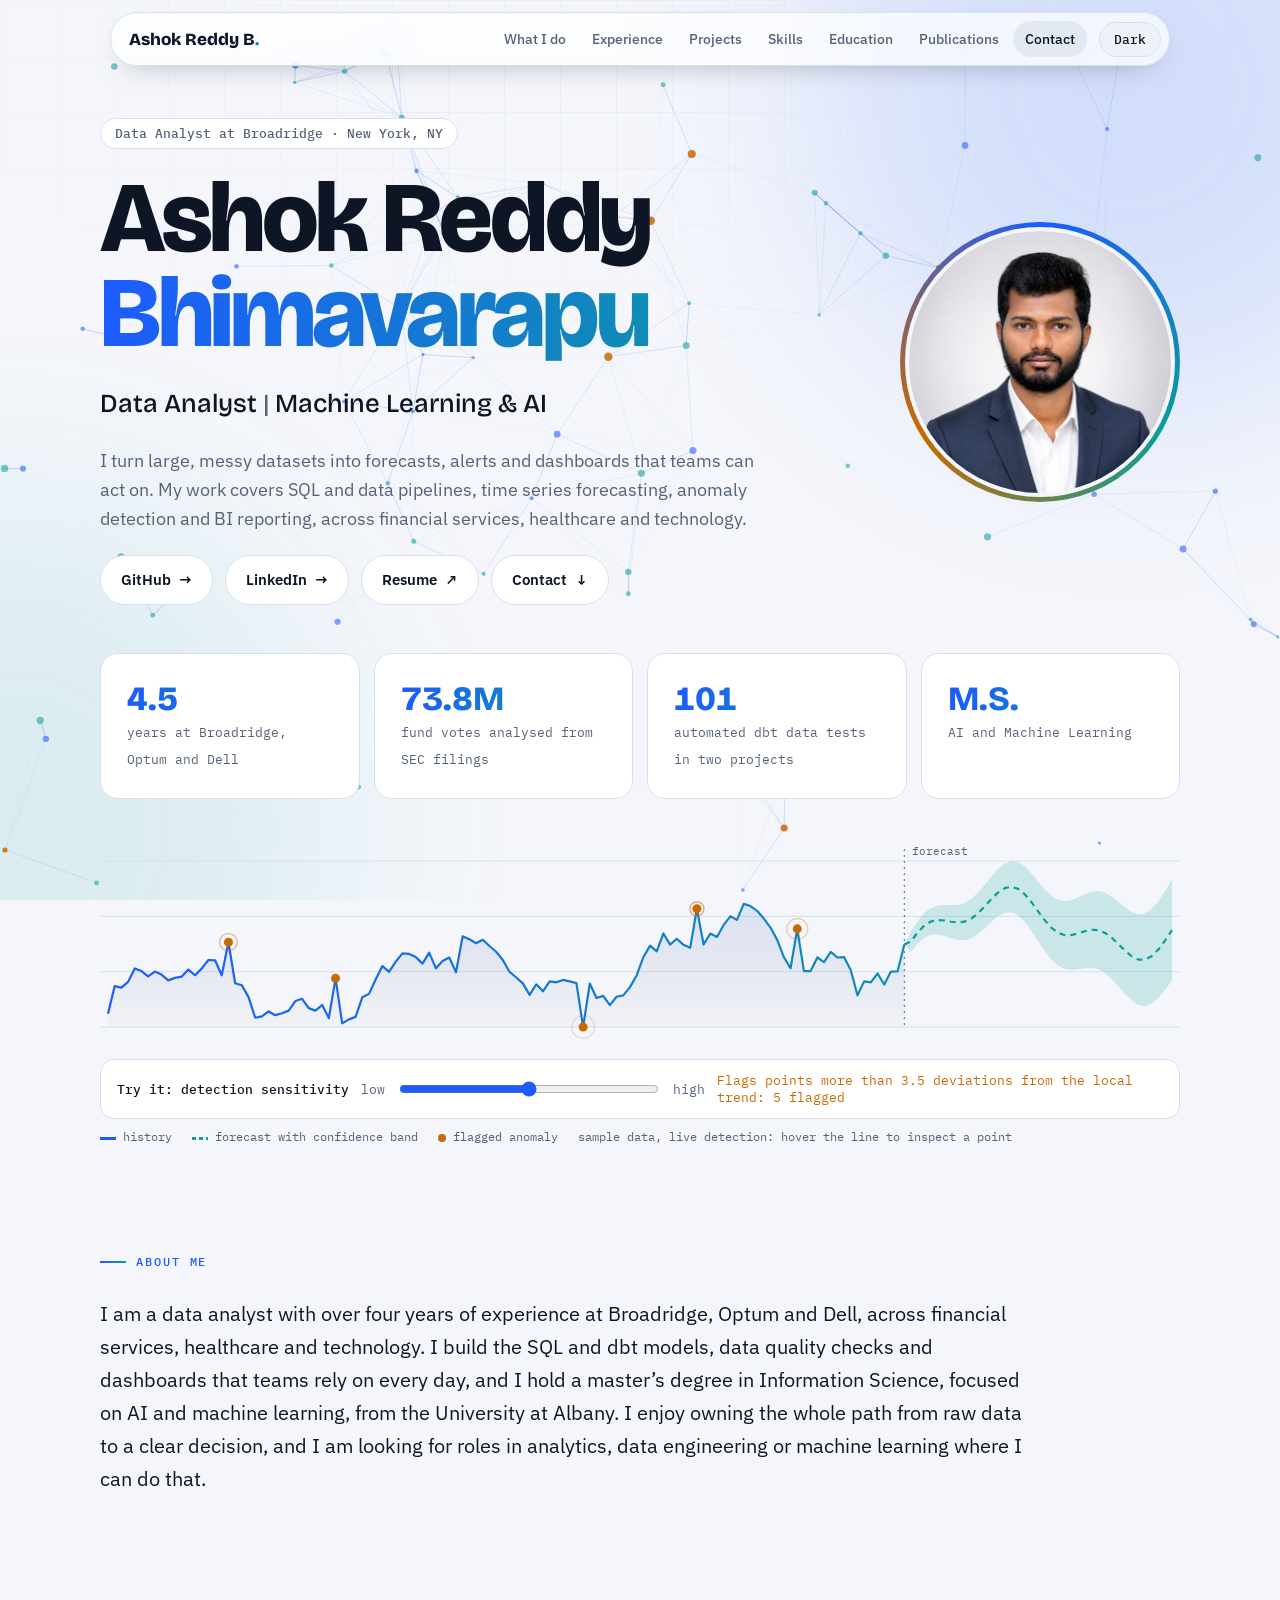
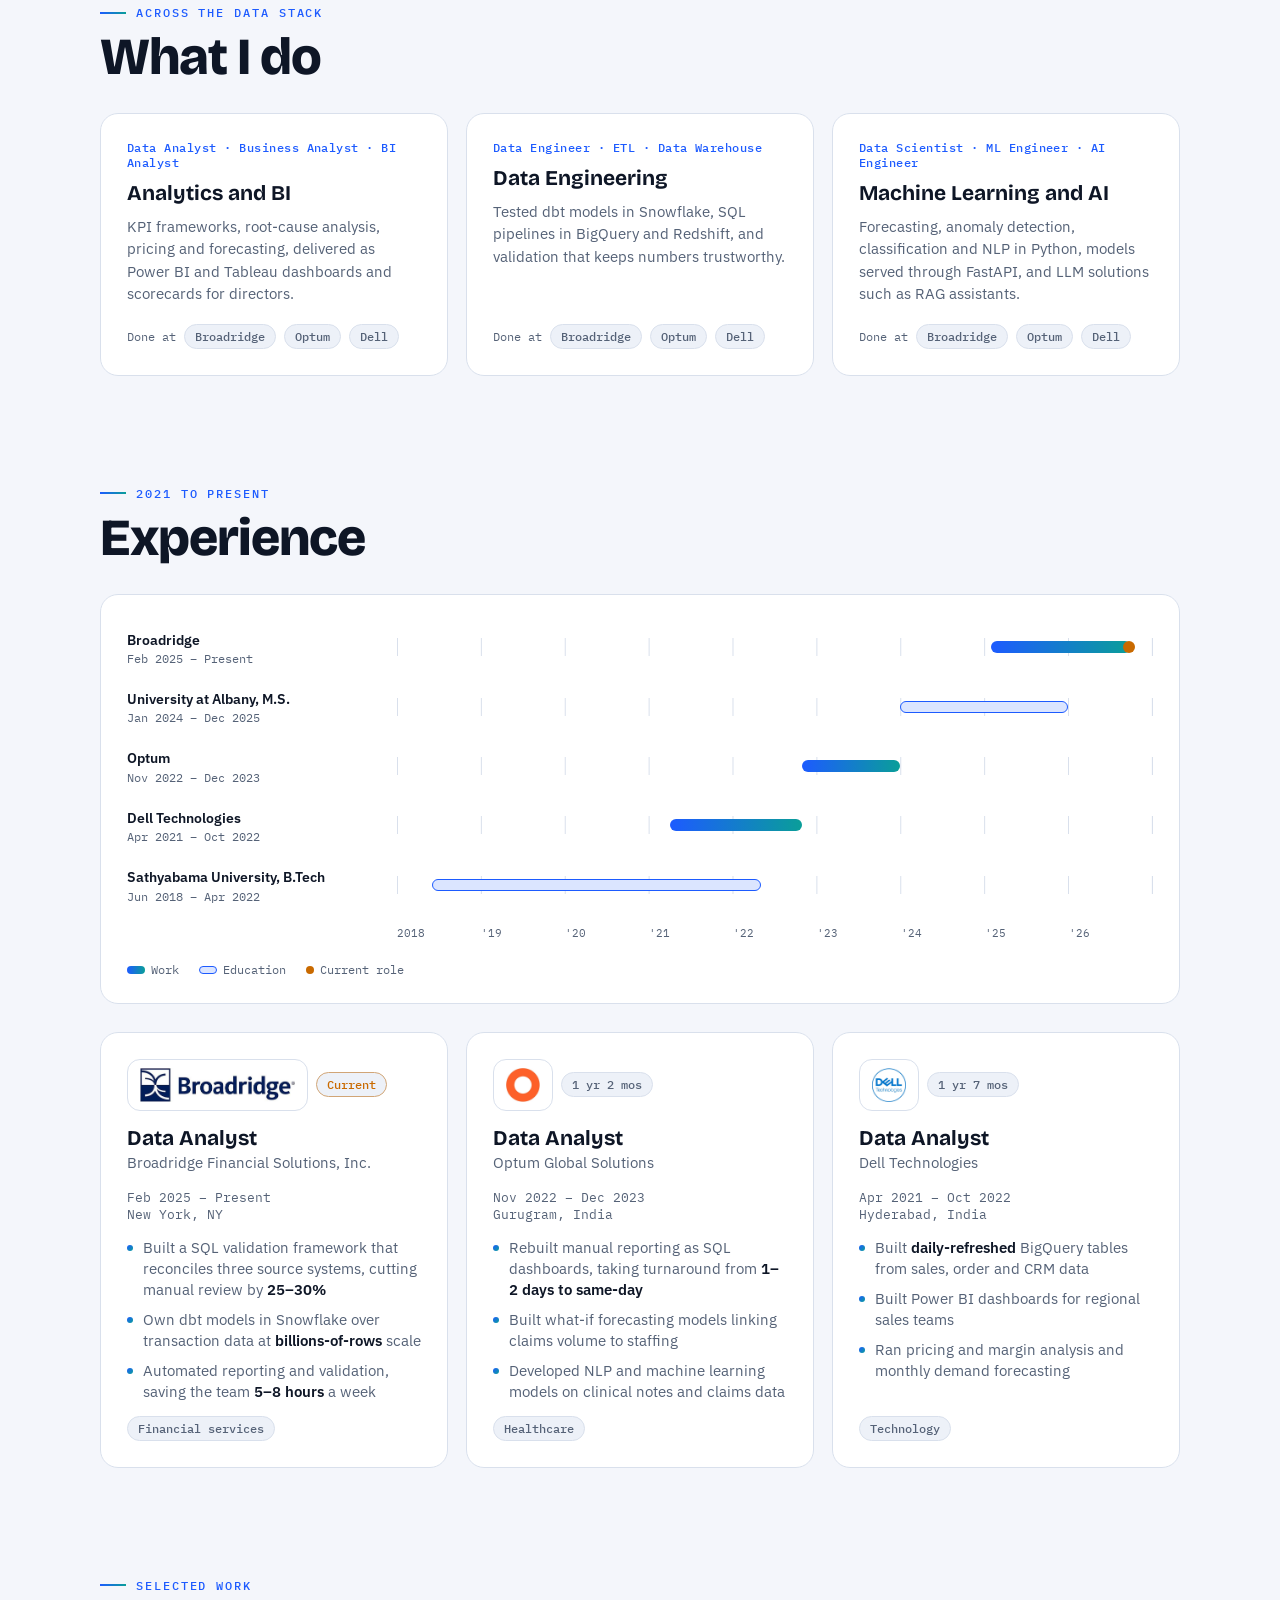
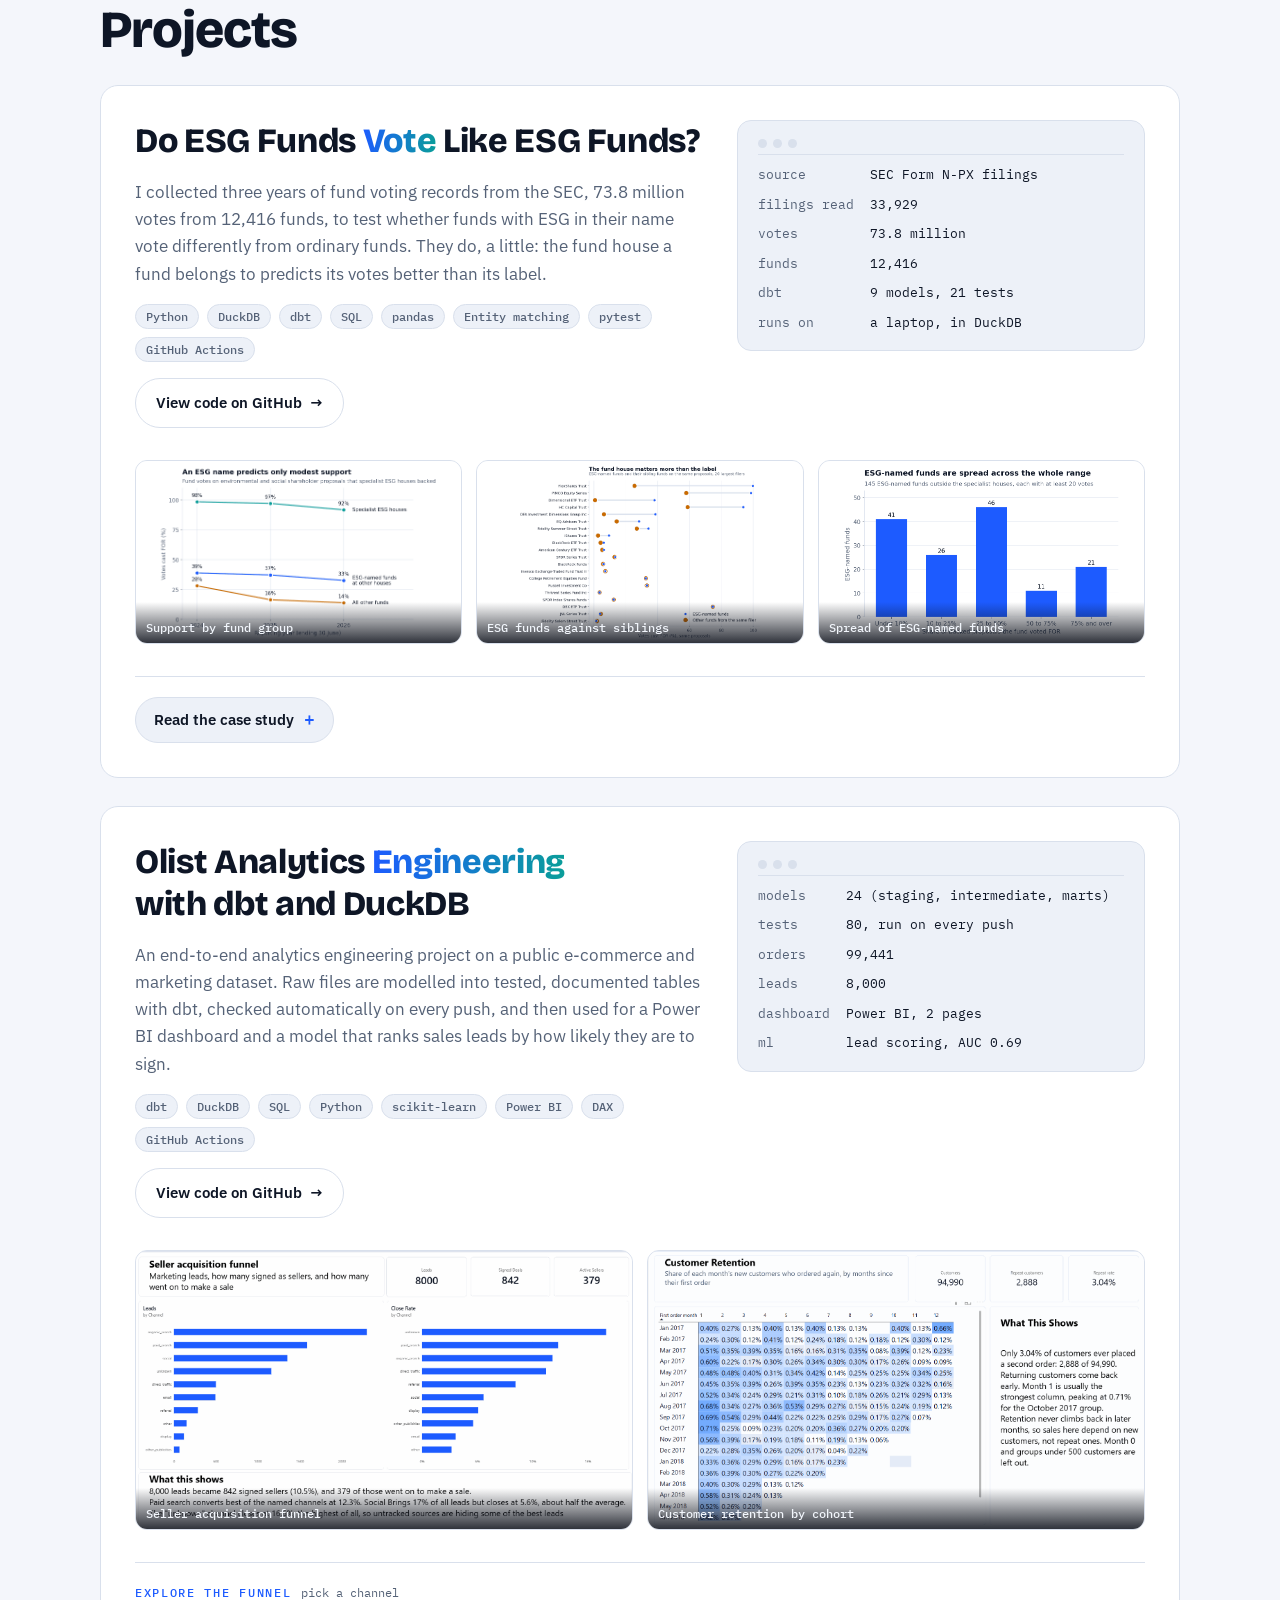
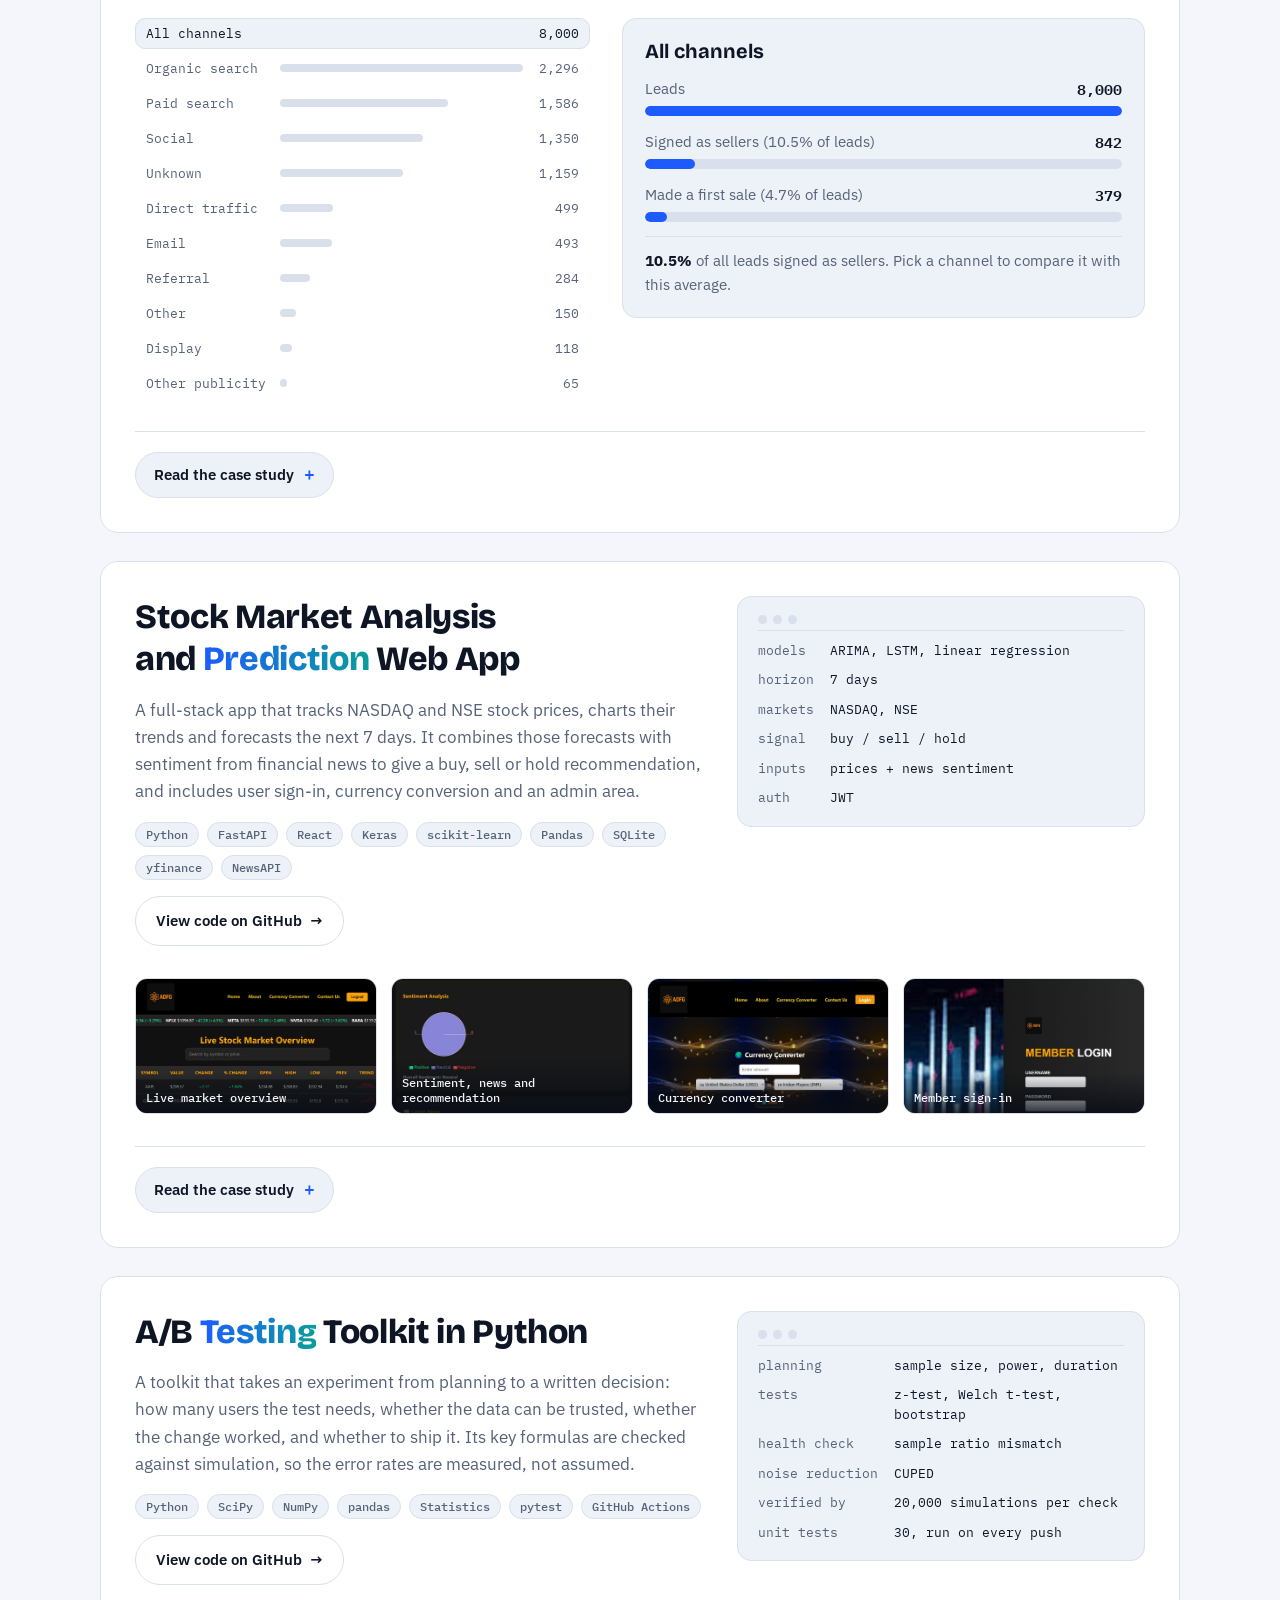
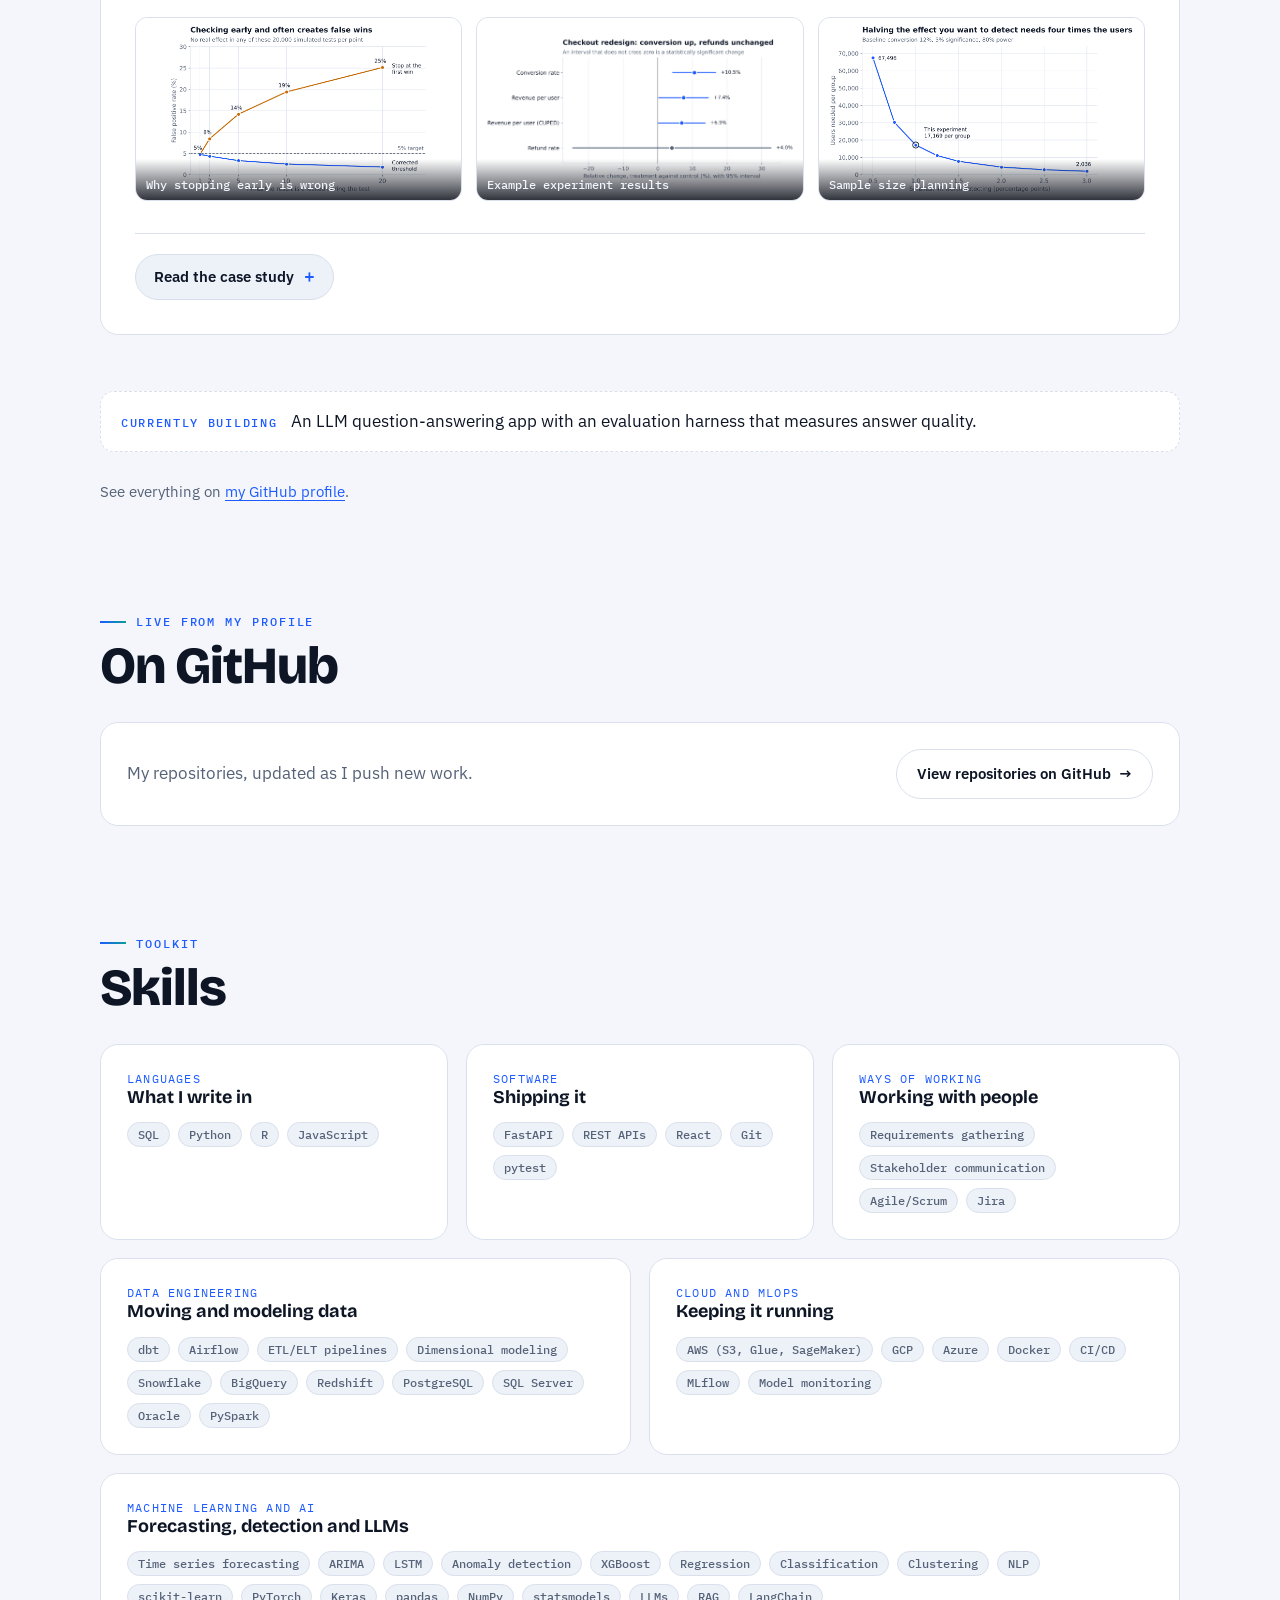
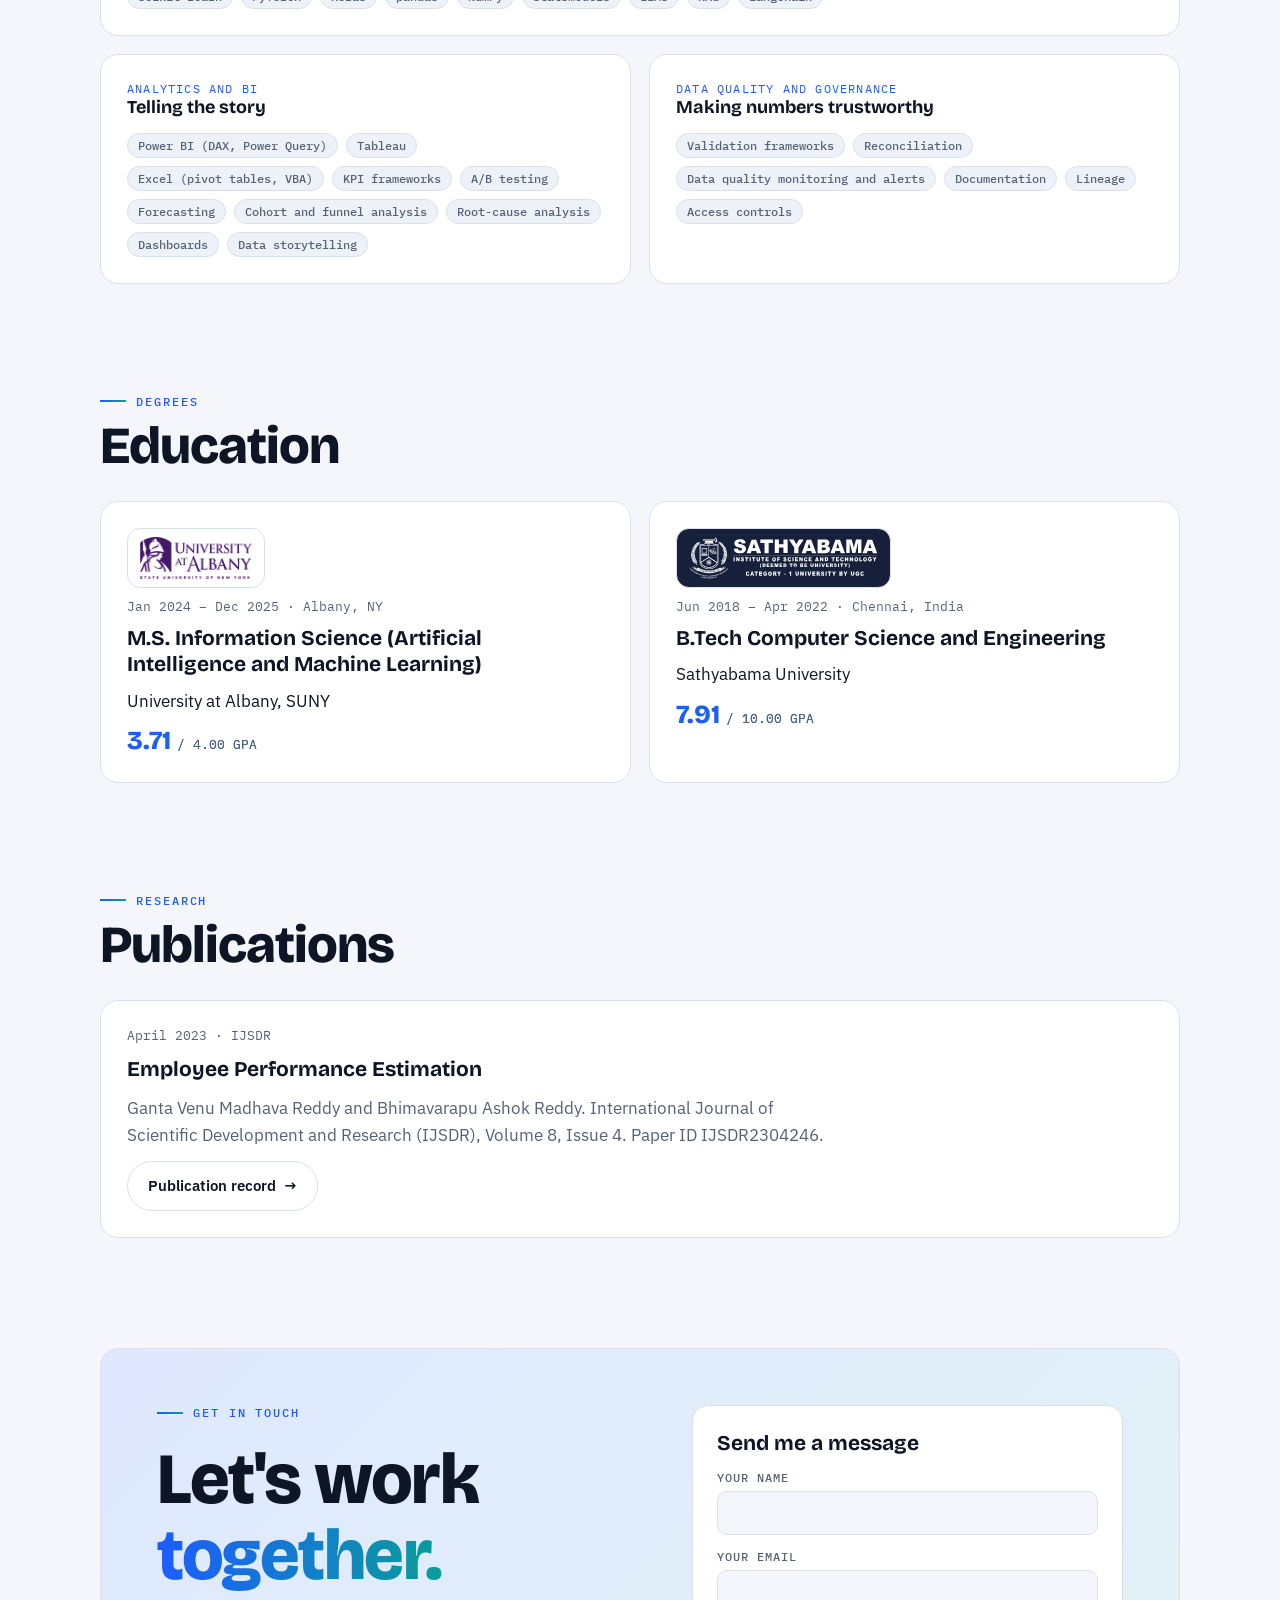
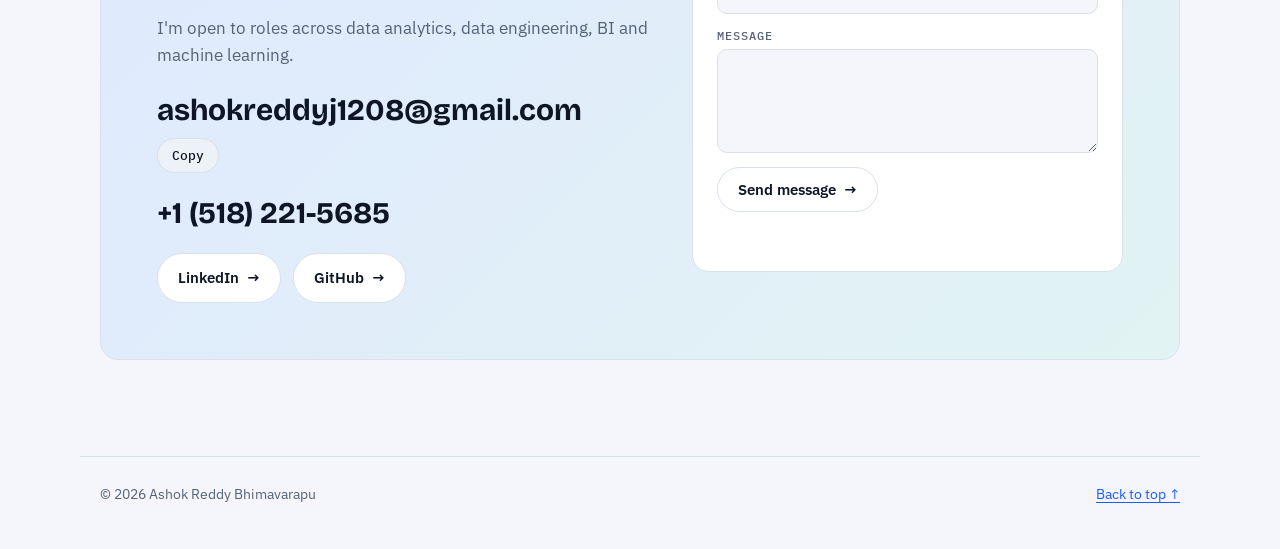
==== index.html @ 0a96813d "Show project results in the headline figures" ====
<!doctype html>
<html lang="en">
<head>
<meta charset="utf-8">
<meta name="viewport" content="width=device-width, initial-scale=1, viewport-fit=cover">
<title>Ashok Reddy Bhimavarapu | Data Analyst, Machine Learning & AI</title>
<meta name="description" content="Portfolio of Ashok Reddy Bhimavarapu: data analyst with 4+ years across analytics, data engineering, BI and machine learning at Broadridge, Optum and Dell.">
<meta name="author" content="Ashok Reddy Bhimavarapu">
<link rel="canonical" href="https://ashokreddy010.github.io/">
<link rel="icon" href="favicon.svg" type="image/svg+xml">
<meta property="og:type" content="website">
<meta property="og:url" content="https://ashokreddy010.github.io/">
<meta property="og:title" content="Ashok Reddy Bhimavarapu | Data Analyst, Machine Learning & AI">
<meta property="og:description" content="Portfolio of Ashok Reddy Bhimavarapu: data analyst with 4+ years across analytics, data engineering, BI and machine learning at Broadridge, Optum and Dell.">
<meta property="og:image" content="https://ashokreddy010.github.io/social-card.png">
<meta property="og:image:width" content="1200">
<meta property="og:image:height" content="630">
<meta name="twitter:card" content="summary_large_image">
<meta name="twitter:title" content="Ashok Reddy Bhimavarapu | Data Analyst, Machine Learning & AI">
<meta name="twitter:description" content="Portfolio of Ashok Reddy Bhimavarapu: data analyst with 4+ years across analytics, data engineering, BI and machine learning at Broadridge, Optum and Dell.">
<meta name="twitter:image" content="https://ashokreddy010.github.io/social-card.png">
<script type="application/ld+json">{"@context":"https://schema.org","@type":"Person","name":"Ashok Reddy Bhimavarapu","jobTitle":"Data Analyst","url":"https://ashokreddy010.github.io/","sameAs":["https://github.com/AshokReddy010","https://www.linkedin.com/in/ashokreddy1"]}</script>
<style>:root{color-scheme:light}body{margin:0}img{max-width:100%}</style>
</head>
<body>
<link rel="stylesheet" href="https://fonts.googleapis.com/css2?family=Bricolage+Grotesque:opsz,wght@12..96,500;12..96,700;12..96,800&family=IBM+Plex+Sans:wght@400;500;600&family=IBM+Plex+Mono:wght@400;500&display=swap">
<style>
/* Layout: floating pill nav, oversized name, a live forecast chart as the signature strip, then bento-style cards that glow under the cursor. */
:root {
  --bg: #F4F6FB; --surface: #FFFFFF; --surface2: #EDF1F8; --ink: #0E1626; --muted: #556277;
  --line: #D9E0EC; --logo-bg: #FFFFFF; --shot-ink: #F2F6FC; --scrim: rgba(8, 12, 22, .84); --logo-dark: #17203A; --g1: #1D5BFF; --g2: #0A9E99; --mark: #C96A00; --on-accent: #FFFFFF; --btn1: #FFFFFF; --btn2: #FFFFFF; --btn-ink: #0E1626; --btn-bd: #D9E0EC; --nav1: #E3E9F3; --nav2: #E3E9F3;
  --display: "Bricolage Grotesque", "Segoe UI", system-ui, sans-serif;
  --body: "IBM Plex Sans", "Segoe UI", system-ui, sans-serif;
  --mono: "IBM Plex Mono", ui-monospace, Menlo, Consolas, monospace;
  --r: 18px;
}
@media (prefers-color-scheme: dark) {
  :root:not([data-theme="light"]) {
    --bg: #080C16; --surface: #101726; --surface2: #162036; --ink: #EAF0FA; --muted: #93A1B8;
    --line: #222E45; --g1: #5B9DFF; --g2: #3FE0C5; --mark: #FFB04A; --on-accent: #06101F; --btn1: #101726; --btn2: #101726; --btn-ink: #EAF0FA; --btn-bd: #222E45; --nav1: #1E2A44; --nav2: #1E2A44;
    color-scheme: dark;
  }
}
:root[data-theme="dark"] {
  --bg: #080C16; --surface: #101726; --surface2: #162036; --ink: #EAF0FA; --muted: #93A1B8;
  --line: #222E45; --g1: #5B9DFF; --g2: #3FE0C5; --mark: #FFB04A; --on-accent: #06101F; --btn1: #101726; --btn2: #101726; --btn-ink: #EAF0FA; --btn-bd: #222E45; --nav1: #1E2A44; --nav2: #1E2A44;
  color-scheme: dark;
}
* { box-sizing: border-box; }
[hidden] { display: none !important; }
html { scroll-behavior: smooth; }
body { background: var(--bg); color: var(--ink); font-family: var(--body); font-size: 17px; line-height: 1.6; overflow-x: hidden; transition: background .4s, color .4s; }
a { color: var(--g1); text-underline-offset: 3px; }
a:focus-visible, button:focus-visible { outline: 2px solid var(--g1); outline-offset: 3px; border-radius: 8px; }
h1, h2, h3, p { margin: 0; }
h1, h2, h3 { font-family: var(--display); text-wrap: balance; }
.wrap { max-width: 1120px; margin-inline: auto; padding-inline: 20px; }
.grad { background: linear-gradient(95deg, var(--g1), var(--g2)); -webkit-background-clip: text; background-clip: text; color: transparent; }

/* ambient background */
.ambient { position: fixed; inset: 0; z-index: -1; pointer-events: none; overflow: hidden; }
.ambient i { position: absolute; width: 620px; height: 620px; border-radius: 50%; filter: blur(110px); opacity: .5; animation: drift 22s ease-in-out infinite alternate; }
.ambient i:nth-child(1) { background: color-mix(in srgb, var(--g1) 30%, transparent); top: -220px; right: -160px; }
.ambient i:nth-child(2) { background: color-mix(in srgb, var(--g2) 22%, transparent); top: 520px; left: -300px; animation-delay: -8s; }
.ambient b { position: absolute; inset: 0; background-image: linear-gradient(var(--line) 1px, transparent 1px), linear-gradient(90deg, var(--line) 1px, transparent 1px); background-size: 56px 56px; opacity: .35; -webkit-mask-image: radial-gradient(ellipse 80% 55% at 50% 0%, #000 20%, transparent 75%); mask-image: radial-gradient(ellipse 80% 55% at 50% 0%, #000 20%, transparent 75%); }
.ambient canvas { position: absolute; inset: 0; width: 100%; height: 100%; }
@keyframes drift { to { transform: translate(60px, 80px) scale(1.15); } }

/* nav */
.top { position: sticky; top: calc(env(safe-area-inset-top, 0px) + 12px); z-index: 10; padding-inline: 16px; }
.pill { max-width: 1060px; margin-inline: auto; display: flex; align-items: center; gap: 12px; padding: 8px 8px 8px 18px; border: 1px solid var(--line); border-radius: 999px; background: color-mix(in srgb, var(--surface) 72%, transparent); -webkit-backdrop-filter: blur(14px) saturate(1.4); backdrop-filter: blur(14px) saturate(1.4); box-shadow: 0 10px 30px -18px color-mix(in srgb, var(--ink) 50%, transparent); }
.brand { font-family: var(--display); font-weight: 800; font-size: 17px; color: var(--ink); text-decoration: none; white-space: nowrap; }
.nav { display: flex; gap: 2px; margin-left: auto; min-width: 0; overflow-x: auto; scrollbar-width: none; }
.nav::-webkit-scrollbar { display: none; }
.nav a { font-size: 14px; font-weight: 500; color: var(--muted); text-decoration: none; padding: 7px 12px; border-radius: 999px; white-space: nowrap; transition: color .2s, background .2s; }
.nav a:hover { color: var(--ink); background: var(--surface2); }
.nav a[aria-current="true"] { color: var(--btn-ink); background: linear-gradient(95deg, var(--nav1), var(--nav2)); }
.tbtn { flex: none; font: 500 13px var(--mono); color: var(--ink); background: var(--surface2); border: 1px solid var(--line); border-radius: 999px; padding: 8px 14px; cursor: pointer; transition: border-color .2s, transform .2s; }
.tbtn:hover { border-color: var(--g1); transform: scale(1.05); }

main { display: flex; flex-direction: column; gap: 110px; padding-block: 64px 96px; }
section { display: flex; flex-direction: column; gap: 28px; scroll-margin-top: 100px; }
.label { font: 500 12px var(--mono); letter-spacing: .16em; text-transform: uppercase; color: var(--g1); display: flex; align-items: center; gap: 10px; }
.label::before { content: ""; width: 26px; height: 2px; background: linear-gradient(90deg, var(--g1), var(--g2)); }
h2 { font-size: clamp(32px, 5vw, 52px); font-weight: 800; letter-spacing: -.02em; line-height: 1.05; }
h3 { font-size: 21px; font-weight: 700; line-height: 1.25; }
.head { display: flex; flex-direction: column; gap: 10px; }

/* hero */
.intro { display: grid; grid-template-columns: minmax(0, 1fr) 280px; gap: 48px; align-items: center; }
.hero { display: flex; flex-direction: column; gap: 22px; min-width: 0; }
.status { align-self: flex-start; display: inline-flex; align-items: center; gap: 10px; font: 500 13px var(--mono); color: var(--muted); border: 1px solid var(--line); background: var(--surface); padding: 6px 14px; border-radius: 999px; }
.status i { display: none; width: 8px; height: 8px; border-radius: 50%; background: var(--g2); box-shadow: 0 0 0 0 var(--g2); animation: ping 2s infinite; }
@keyframes ping { 70% { box-shadow: 0 0 0 9px transparent; } 100% { box-shadow: 0 0 0 0 transparent; } }
h1 { font-size: clamp(44px, 8.4vw, 100px); font-weight: 800; line-height: .95; letter-spacing: -.035em; }
h1 span { display: block; }
.role { font-family: var(--display); font-weight: 500; font-size: clamp(19px, 2.6vw, 26px); }
.role em { font-style: normal; color: var(--muted); padding-inline: 6px; }
.lede { max-width: 60ch; color: var(--muted); font-size: 18px; }
.links { display: flex; flex-wrap: wrap; gap: 12px; }
.cta { position: relative; overflow: hidden; display: inline-flex; align-items: center; gap: 8px; font-weight: 600; font-size: 15px; text-decoration: none; padding: 12px 20px; border-radius: 999px; border: 1px solid var(--line); color: var(--ink); background: var(--surface); transition: transform .25s, border-color .25s, box-shadow .25s; }
.cta b { font-weight: 600; transition: transform .25s; }
.cta:hover { transform: translateY(-3px); border-color: var(--g1); box-shadow: 0 14px 30px -16px var(--g1); }
.cta:hover b { transform: translateX(4px); }
.cta.solid:hover { border-color: var(--g1); }
.cta.solid { border-color: var(--btn-bd); color: var(--btn-ink); background: linear-gradient(95deg, var(--btn1), var(--btn2)); }
.cta.solid::after { content: ""; position: absolute; top: 0; bottom: 0; width: 40%; left: -60%; background: linear-gradient(100deg, transparent, color-mix(in srgb, var(--surface) 55%, transparent), transparent); transform: skewX(-20deg); transition: left .6s; }
.cta.solid:hover::after { left: 130%; }
.photo-wrap { position: relative; width: 280px; max-width: 100%; aspect-ratio: 1; border-radius: 50%; padding: 5px; overflow: hidden; transition: transform .4s; }
.photo-wrap::before { content: ""; position: absolute; inset: -40%; background: conic-gradient(var(--g1), var(--g2), var(--mark), var(--g1)); animation: spin 7s linear infinite; }
.photo-wrap:hover { transform: scale(1.04) rotate(-2deg); }
.photo { position: relative; width: 100%; height: 100%; border-radius: 50%; overflow: hidden; background: var(--surface); border: 4px solid var(--bg); }
.photo img { display: block; width: 100%; height: 100%; object-fit: cover; transform: scale(1.05); }
.photo-wrap { cursor: zoom-in; }
.photo-wrap:focus-visible { outline: 2px solid var(--g1); outline-offset: 4px; }
.lightbox { position: fixed; inset: 0; z-index: 50; display: grid; place-items: center; padding: 20px; background: var(--scrim); -webkit-backdrop-filter: blur(10px); backdrop-filter: blur(10px); cursor: zoom-out; animation: fade .25s both; }
.lightbox img { width: min(86vw, 78vh, 640px); height: auto; aspect-ratio: 1; object-fit: cover; border-radius: 50%; border: 4px solid var(--g1); box-shadow: 0 30px 80px -20px var(--g1); animation: pop .35s cubic-bezier(.2,.8,.2,1) both; }
.lightbox .tbtn { position: absolute; top: calc(env(safe-area-inset-top, 0px) + 16px); right: 16px; }
@keyframes fade { from { opacity: 0; } }
@keyframes pop { from { transform: scale(.6); opacity: 0; } }
@keyframes spin { to { transform: rotate(360deg); } }

.stats { display: grid; grid-template-columns: repeat(4, minmax(0, 1fr)); gap: 14px; margin-top: 48px; }
.stat { padding: 18px 20px; }
a.stat { text-decoration: none; color: inherit; display: block; }
.stat strong { display: block; font: 800 34px/1.1 var(--display); font-variant-numeric: tabular-nums; }
.stat span { font: 400 13px var(--mono); color: var(--muted); }

/* signature chart */
.sig { margin-top: 40px; display: flex; flex-direction: column; gap: 10px; }
.sig canvas { display: block; width: 100%; height: 210px; }
.sig-plot { position: relative; }
.sig-plot canvas { cursor: crosshair; touch-action: pan-y; }
.sig-tip { position: absolute; transform: translateX(-50%); pointer-events: none; white-space: nowrap; font: 500 12px var(--mono); color: var(--ink); background: var(--surface); border: 1px solid var(--line); border-radius: 8px; padding: 5px 9px; box-shadow: 0 8px 20px -12px var(--ink); }
.sig-ctl { display: flex; flex-wrap: wrap; align-items: center; gap: 8px 12px; padding: 12px 16px; border: 1px solid var(--line); border-radius: 14px; background: var(--surface); font: 400 13px var(--mono); color: var(--muted); }
.sig-ctl label { color: var(--ink); font-weight: 500; }
.sig-ctl input { flex: 1 1 160px; max-width: 260px; min-width: 0; accent-color: var(--g1); cursor: pointer; }
.sig-ctl output { flex: 1 1 280px; min-width: 0; color: var(--mark); }
.sig p { display: flex; flex-wrap: wrap; gap: 6px 20px; font: 400 12px var(--mono); color: var(--muted); }
.sig p i { display: inline-block; width: 16px; height: 3px; margin-right: 7px; vertical-align: middle; background: var(--g1); }
.sig p i.f { background: repeating-linear-gradient(90deg, var(--g2) 0 4px, transparent 4px 7px); }
.sig p i.a { width: 8px; height: 8px; border-radius: 50%; background: var(--mark); }

/* marquee */
.marq { overflow: hidden; border-block: 1px solid var(--line); padding-block: 18px; -webkit-mask-image: linear-gradient(90deg, transparent, #000 12%, #000 88%, transparent); mask-image: linear-gradient(90deg, transparent, #000 12%, #000 88%, transparent); }
.marq ul { display: flex; gap: 44px; width: max-content; list-style: none; margin: 0; padding: 0; font: 700 22px var(--display); color: var(--muted); animation: slide 38s linear infinite; }
.marq:hover ul { animation-play-state: paused; }
.marq li { white-space: nowrap; display: flex; align-items: center; gap: 44px; transition: color .2s; }
.marq li:hover { color: var(--ink); }
.marq li::after { content: ""; width: 7px; height: 7px; border-radius: 50%; background: var(--g2); }
@keyframes slide { to { transform: translateX(-50%); } }

/* cards */
.card { position: relative; overflow: hidden; background: var(--surface); border: 1px solid var(--line); border-radius: var(--r); padding: 26px; transition: transform .3s cubic-bezier(.2,.8,.2,1), border-color .3s, box-shadow .3s; }
.card::before { content: ""; position: absolute; inset: 0; pointer-events: none; opacity: 0; transition: opacity .35s; background: radial-gradient(420px circle at var(--mx, 50%) var(--my, 0%), color-mix(in srgb, var(--g1) 18%, transparent), transparent 62%); }
.card > * { position: relative; }
.card:hover { border-color: color-mix(in srgb, var(--g1) 55%, var(--line)); box-shadow: 0 22px 44px -26px color-mix(in srgb, var(--g1) 75%, transparent); }
.card:hover::before { opacity: 1; }
.card.lift:hover { transform: translateY(-6px); }
.chip { display: inline-block; font: 500 12px var(--mono); padding: 4px 10px; border-radius: 999px; border: 1px solid var(--line); background: var(--surface2); color: var(--muted); transition: color .2s, border-color .2s, transform .2s, background .2s; }
.chips { display: flex; flex-wrap: wrap; gap: 8px; list-style: none; margin: 0; padding: 0; }
.chips .chip:hover { color: var(--on-accent); background: linear-gradient(95deg, var(--g1), var(--g2)); border-color: transparent; transform: translateY(-2px); }

/* career chart: Jan 2018 to Jan 2027 = 108 months */
.chart { display: flex; flex-direction: column; gap: 6px; }
.crow { display: grid; grid-template-columns: 250px minmax(0, 1fr); gap: 4px 20px; align-items: center; padding: 8px 10px; margin-inline: -10px; border-radius: 10px; transition: background .2s; }
.crow:not(.axis-row):hover { background: var(--surface2); }
.cname { font-size: 14px; font-weight: 600; min-width: 0; }
.cname span { display: block; font: 400 12px var(--mono); color: var(--muted); }
.track { position: relative; height: 18px; background-image: linear-gradient(to right, var(--line) 1px, transparent 1px); background-size: calc(100% / 9) 100%; border-right: 1px solid var(--line); }
.bar { position: absolute; top: 3px; height: 12px; border-radius: 6px; background: linear-gradient(90deg, var(--g1), var(--g2)); transform-origin: left; transition: transform 1.1s cubic-bezier(.2,.8,.2,1), filter .2s; }
.bar.edu { background: color-mix(in srgb, var(--g1) 16%, var(--surface)); border: 1px solid var(--g1); }
.bar.now::after { content: ""; position: absolute; right: -4px; top: 0; width: 12px; height: 12px; border-radius: 50%; background: var(--mark); box-shadow: 0 0 0 0 var(--mark); animation: ping 2s infinite; }
.crow:hover .bar { filter: brightness(1.15) saturate(1.2); }
.js .chart:not(.in) .bar { transform: scaleX(0); }
.crow:nth-child(2) .bar { transition-delay: .1s; } .crow:nth-child(3) .bar { transition-delay: .2s; } .crow:nth-child(4) .bar { transition-delay: .3s; } .crow:nth-child(5) .bar { transition-delay: .4s; }
.axis { display: grid; grid-template-columns: repeat(9, 1fr); font: 400 11px var(--mono); color: var(--muted); font-variant-numeric: tabular-nums; }
.legend { display: flex; flex-wrap: wrap; gap: 6px 20px; font: 400 12px var(--mono); color: var(--muted); padding-top: 8px; }
.legend i { display: inline-block; width: 18px; height: 8px; border-radius: 4px; margin-right: 6px; background: linear-gradient(90deg, var(--g1), var(--g2)); }
.legend i.edu { background: color-mix(in srgb, var(--g1) 16%, var(--surface)); border: 1px solid var(--g1); }
.legend i.dot { width: 8px; border-radius: 50%; background: var(--mark); }

.grid3 { display: grid; grid-template-columns: repeat(3, minmax(0, 1fr)); gap: 18px; }
.grid2 { display: grid; grid-template-columns: repeat(2, minmax(0, 1fr)); gap: 18px; }
.job { display: flex; flex-direction: column; gap: 14px; }
.badge { width: 46px; height: 46px; border-radius: 13px; display: grid; place-items: center; font: 800 20px var(--display); color: var(--on-accent); background: linear-gradient(135deg, var(--g1), var(--g2)); transition: transform .4s cubic-bezier(.2,.8,.2,1); }
.card:hover .badge { transform: rotate(-8deg) scale(1.1); }
.logo { height: 52px; padding: 8px 12px; border-radius: 13px; background: var(--logo-bg); border: 1px solid var(--line); transition: transform .4s cubic-bezier(.2,.8,.2,1); }
a.logo { display: block; }
a.logo:hover { border-color: var(--g1); box-shadow: 0 10px 24px -14px var(--g1); }
.logo img { display: block; height: 100%; width: auto; max-width: none; }
.card:hover .logo { transform: scale(1.08); }
.logo.dark { background: var(--logo-dark); }
.edu .logo { height: 60px; transform-origin: left center; }
.job .co { color: var(--muted); font-size: 15px; }
.when { font: 400 13px var(--mono); color: var(--muted); font-variant-numeric: tabular-nums; }
.row { display: flex; flex-wrap: wrap; gap: 8px; align-items: center; }
.wins { list-style: none; margin: 0; padding: 0; display: flex; flex-direction: column; gap: 9px; font-size: 14.5px; line-height: 1.45; color: var(--muted); }
.wins li { position: relative; padding-left: 16px; }
.wins li::before { content: ""; position: absolute; left: 0; top: .55em; width: 6px; height: 6px; border-radius: 50%; background: linear-gradient(135deg, var(--g1), var(--g2)); }
.wins b { color: var(--ink); font-weight: 600; }
.job > .row:last-child { margin-top: auto; }
.focus { display: flex; flex-direction: column; gap: 10px; }
.focus .roles { font: 500 12px var(--mono); letter-spacing: .04em; color: var(--g1); }
.focus > p:not(.roles) { color: var(--muted); font-size: 15px; line-height: 1.5; }
.focus .row { margin-top: auto; padding-top: 8px; }
.focus .at { font: 400 12px var(--mono); color: var(--muted); }
.steps { list-style: none; margin: 0; padding: 0; display: grid; grid-template-columns: repeat(4, minmax(0, 1fr)); gap: 28px; position: relative; }
.steps::before { content: ""; position: absolute; left: 0; right: 0; top: 23px; height: 2px; background: linear-gradient(90deg, var(--g1), var(--g2)); opacity: .35; }
.step { position: relative; display: flex; flex-direction: column; gap: 10px; min-width: 0; }
.step .num { width: 48px; height: 48px; border-radius: 50%; display: grid; place-items: center; font: 500 15px var(--mono); color: var(--on-accent); background: linear-gradient(135deg, var(--g1), var(--g2)); box-shadow: 0 0 0 6px var(--bg); transition: transform .35s cubic-bezier(.2,.8,.2,1), box-shadow .35s; }
.step:hover .num { transform: scale(1.15); box-shadow: 0 0 0 6px var(--bg), 0 12px 26px -8px var(--g1); }
.step h3 { font-size: 19px; margin-top: 6px; }
.step p { color: var(--muted); font-size: 15px; line-height: 1.55; }
.step:nth-child(2) { transition-delay: .08s; } .step:nth-child(3) { transition-delay: .16s; } .step:nth-child(4) { transition-delay: .24s; }
@media (max-width: 860px) {
  .steps { grid-template-columns: minmax(0, 1fr); gap: 26px; }
  .steps::before { left: 23px; right: auto; top: 0; bottom: 0; width: 2px; height: auto; background: linear-gradient(180deg, var(--g1), var(--g2)); }
  .step { padding-left: 68px; }
  .step .num { position: absolute; left: 0; top: 0; }
  .step h3 { margin-top: 10px; }
}
.chip.live { color: var(--mark); border-color: color-mix(in srgb, var(--mark) 50%, var(--line)); }

/* project */
.project { display: grid; grid-template-columns: minmax(0, 1.4fr) minmax(0, 1fr); gap: 32px; padding: 34px; }
.pmain { display: flex; flex-direction: column; gap: 16px; min-width: 0; }
.pmain h3 { font-size: clamp(24px, 3.2vw, 34px); font-weight: 800; letter-spacing: -.01em; }
.pmain p { color: var(--muted); max-width: 62ch; }
.spec { min-width: 0; align-self: start; margin: 0; background: var(--surface2); border: 1px solid var(--line); border-radius: 14px; padding: 18px 20px; font: 400 13px/1.5 var(--mono); display: grid; grid-template-columns: auto minmax(0, 1fr); gap: 10px 16px; }
.spec dt { color: var(--muted); } .spec dd { margin: 0; color: var(--ink); }
.spec .dots { grid-column: 1 / -1; display: flex; gap: 6px; padding-bottom: 6px; border-bottom: 1px solid var(--line); }
.spec .dots i { width: 9px; height: 9px; border-radius: 50%; background: var(--line); }
.shots { grid-column: 1 / -1; display: grid; grid-template-columns: repeat(4, minmax(0, 1fr)); gap: 14px; }
.shot { position: relative; padding: 0; border: 1px solid var(--line); border-radius: 12px; overflow: hidden; background: var(--surface2); cursor: zoom-in; aspect-ratio: 16 / 10; transition: transform .3s cubic-bezier(.2,.8,.2,1), border-color .3s, box-shadow .3s; }
.shot img { display: block; width: 100%; height: 100%; object-fit: cover; object-position: top; transition: transform .5s; }
.shot span { position: absolute; left: 0; right: 0; bottom: 0; padding: 18px 10px 8px; font: 500 12px var(--mono); text-align: left; color: var(--shot-ink); background: linear-gradient(transparent, var(--scrim)); }
.shot:hover { transform: translateY(-4px); border-color: var(--g1); box-shadow: 0 16px 30px -18px var(--g1); }
.shot:hover img { transform: scale(1.08); }
.lightbox.wide { align-content: center; gap: 12px; }
.lightbox.wide img { width: auto; max-width: min(92vw, 1100px); max-height: 80vh; aspect-ratio: auto; object-fit: contain; border-radius: 12px; border-width: 2px; }
.lightbox.wide p { color: var(--shot-ink); font: 500 14px var(--mono); text-align: center; }
@media (max-width: 860px) { .shots { grid-template-columns: repeat(2, minmax(0, 1fr)); } }
.lightbox.doc { display: block; overflow-y: auto; cursor: auto; padding: 16px 16px 48px; }
.doc-inner { max-width: 880px; margin-inline: auto; display: flex; flex-direction: column; gap: 16px; }
.doc-bar { position: sticky; top: 0; z-index: 1; display: flex; flex-wrap: wrap; justify-content: flex-end; align-items: center; gap: 10px; padding-block: 6px; }
.doc-bar a.tbtn { text-decoration: none; }
.lightbox.doc .tbtn { position: static; }
.lightbox.doc img { width: 100%; max-width: 100%; max-height: none; height: auto; aspect-ratio: auto; object-fit: contain; border-radius: 6px; border: 0; box-shadow: 0 20px 50px -20px #000; background: var(--logo-bg); animation: none; }
.case { grid-column: 1 / -1; border-top: 1px solid var(--line); padding-top: 20px; }
.case summary { display: inline-flex; align-items: center; gap: 10px; cursor: pointer; list-style: none; font-weight: 600; font-size: 15px; padding: 10px 18px; border-radius: 999px; border: 1px solid var(--line); background: var(--surface2); transition: border-color .25s, transform .25s; }
.case summary::-webkit-details-marker { display: none; }
.case summary::after { content: "+"; font: 500 18px/1 var(--mono); color: var(--g1); }
.case[open] summary::after { content: "–"; }
.case summary:hover { border-color: var(--g1); transform: translateY(-2px); }
.case summary:focus-visible { outline: 2px solid var(--g1); outline-offset: 3px; }
.case-body { display: grid; grid-template-columns: repeat(2, minmax(0, 1fr)); gap: 26px 32px; padding-top: 24px; }
.cblock { min-width: 0; display: flex; flex-direction: column; gap: 10px; color: var(--muted); font-size: 15.5px; }
.cblock.wide { grid-column: 1 / -1; }
.cblock h4 { margin: 0; font: 500 12px var(--mono); letter-spacing: .14em; text-transform: uppercase; color: var(--g1); }
.cblock ul { margin: 0; padding-left: 18px; display: flex; flex-direction: column; gap: 8px; }
.cblock b { color: var(--ink); font-weight: 600; }
.arch { display: grid; grid-template-columns: minmax(0, 1fr) auto minmax(0, 1fr) auto minmax(0, 1fr); gap: 12px; align-items: center; }
.arch .stack { display: flex; flex-direction: column; gap: 8px; }
.node { border: 1px solid var(--line); background: var(--surface2); border-radius: 12px; padding: 12px 14px; font: 400 12.5px/1.45 var(--mono); color: var(--muted); }
.node b { display: block; font: 700 15px var(--display); color: var(--ink); }
.arrow::before { content: "→"; font: 500 20px var(--mono); color: var(--g1); }
.repo { display: flex; flex-direction: column; gap: 10px; text-decoration: none; color: var(--ink); }
.repo h3 { font-size: 17px; overflow-wrap: anywhere; }
.repo p { color: var(--muted); font-size: 14.5px; line-height: 1.5; }
.repo .meta { margin-top: auto; display: flex; flex-wrap: wrap; gap: 6px 14px; font: 400 12px var(--mono); color: var(--muted); }
.repo .meta i { display: inline-block; width: 8px; height: 8px; border-radius: 50%; margin-right: 6px; background: linear-gradient(135deg, var(--g1), var(--g2)); }
.gh-fallback { display: flex; flex-wrap: wrap; align-items: center; justify-content: space-between; gap: 16px; }
.gh-fallback p { color: var(--muted); }
.pstack { display: grid; gap: 28px; margin-top: 28px; }
.shots.n1, .shots.n2 { grid-template-columns: repeat(2, minmax(0, 1fr)); }
.shots.n3 { grid-template-columns: repeat(3, minmax(0, 1fr)); }
.pstack .shot { aspect-ratio: 16 / 9; }
.project.nospec .pmain { grid-column: 1 / -1; }
.fx { grid-column: 1 / -1; border-top: 1px solid var(--line); padding-top: 22px; display: grid; grid-template-columns: minmax(0, 1fr) minmax(0, 1.15fr); gap: 18px 32px; }
.fx h4 { grid-column: 1 / -1; margin: 0; font: 500 12px var(--mono); letter-spacing: .14em; text-transform: uppercase; color: var(--g1); }
.fx h4 small { font: 400 12px var(--mono); letter-spacing: 0; text-transform: none; color: var(--muted); margin-left: 10px; }
.fx-list { display: flex; flex-direction: column; gap: 4px; min-width: 0; }
.fx-opt { display: grid; grid-template-columns: 124px minmax(0, 1fr) 46px; align-items: center; gap: 10px; padding: 6px 10px; border: 1px solid transparent; border-radius: 10px; background: none; color: var(--muted); font: 400 13px var(--mono); text-align: left; cursor: pointer; transition: background .2s, border-color .2s, color .2s; }
.fx-opt:hover { background: var(--surface2); }
.fx-opt[aria-pressed="true"] { background: var(--surface2); border-color: var(--line); color: var(--ink); }
.fx-opt i { display: block; height: 8px; border-radius: 4px; background: var(--line); min-width: 2px; }
.fx-opt[aria-pressed="true"] i { background: var(--g1); }
.fx-opt em { font-style: normal; text-align: right; }
.fx-out { min-width: 0; background: var(--surface2); border: 1px solid var(--line); border-radius: 14px; padding: 20px 22px; display: flex; flex-direction: column; gap: 14px; align-self: start; }
.fx-out h5 { margin: 0; font: 700 20px var(--display); color: var(--ink); }
.fx-stage { display: grid; grid-template-columns: minmax(0, 1fr) auto; gap: 4px 12px; font-size: 14.5px; color: var(--muted); }
.fx-stage b { color: var(--ink); font: 600 15px var(--mono); }
.fx-stage span.t { grid-column: 1 / -1; height: 10px; border-radius: 5px; background: var(--line); overflow: hidden; }
.fx-stage span.t i { display: block; height: 100%; border-radius: 5px; background: var(--g1); transition: width .5s cubic-bezier(.2,.8,.2,1); }
.fx-say { margin: 0; font-size: 15px; color: var(--muted); border-top: 1px solid var(--line); padding-top: 12px; }
.fx-say b { color: var(--ink); }
.about { max-width: 78ch; margin: 0; font-size: clamp(17px, 1.6vw, 20px); line-height: 1.65; color: var(--ink); }
#about { padding-bottom: 0; }
.building { display: flex; flex-wrap: wrap; align-items: baseline; gap: 6px 14px; margin-top: 28px; padding: 16px 20px; border: 1px dashed var(--line); border-radius: 14px; background: var(--surface); }
.building strong { font: 500 12px var(--mono); letter-spacing: .14em; text-transform: uppercase; color: var(--g1); }
.building span { color: var(--ink); }
@media (max-width: 860px) { .fx { grid-template-columns: minmax(0, 1fr); } .fx-opt { grid-template-columns: 112px minmax(0, 1fr) 42px; } }
.xproj { display: flex; flex-direction: column; gap: 14px; }
.xproj p { color: var(--muted); }
.xproj img { display: block; width: 100%; border-radius: 12px; border: 1px solid var(--line); }
@media (max-width: 860px) {
  .case-body { grid-template-columns: minmax(0, 1fr); }
  .arch { grid-template-columns: minmax(0, 1fr); justify-items: stretch; }
  .arrow { text-align: center; }
  .arrow::before { content: "↓"; }
}
.note { color: var(--muted); font-size: 15px; }

/* skills bento */
.bento { display: grid; grid-template-columns: repeat(6, minmax(0, 1fr)); gap: 18px; }
.bento .card { grid-column: span 2; display: flex; flex-direction: column; gap: 14px; }
.bento .card.wide { grid-column: span 3; }
.bento .card.full { grid-column: 1 / -1; }
.bento h3 { font-size: 18px; }
.bento h3 small { display: block; font: 400 12px var(--mono); color: var(--g1); letter-spacing: .1em; }

.edu { display: flex; flex-direction: column; gap: 10px; }
.gpa { font: 800 26px var(--display); }
.gpa small { font: 400 13px var(--mono); color: var(--muted); }
.pub { display: flex; flex-direction: column; gap: 12px; }
.pub p { color: var(--muted); max-width: 70ch; }

/* contact */
.contact { padding: clamp(28px, 5vw, 56px); display: flex; flex-direction: column; gap: 22px; background: linear-gradient(135deg, color-mix(in srgb, var(--g1) 14%, var(--surface)), color-mix(in srgb, var(--g2) 12%, var(--surface))); }
.contact { display: grid; grid-template-columns: minmax(0, 1.15fr) minmax(0, 1fr); gap: 40px; align-items: start; }
.cinfo { display: flex; flex-direction: column; gap: 22px; min-width: 0; }
.cinfo > p:not(.label) { color: var(--muted); max-width: 56ch; }
.cform { display: flex; flex-direction: column; gap: 14px; min-width: 0; padding: 24px; border: 1px solid var(--line); border-radius: 16px; background: var(--surface); }
.field { display: flex; flex-direction: column; gap: 6px; }
.field label { font: 500 12px var(--mono); letter-spacing: .08em; text-transform: uppercase; color: var(--muted); }
.field input, .field textarea { font: 400 16px var(--body); color: var(--ink); background: var(--bg); border: 1px solid var(--line); border-radius: 10px; padding: 11px 13px; width: 100%; resize: vertical; transition: border-color .2s, box-shadow .2s; }
.field input:focus, .field textarea:focus { outline: none; border-color: var(--g1); box-shadow: 0 0 0 3px color-mix(in srgb, var(--g1) 25%, transparent); }
.cform .cta { align-self: flex-start; cursor: pointer; font-family: var(--body); }
.cform .cta:disabled { opacity: .6; cursor: wait; }
.cf-status { font-size: 14.5px; color: var(--muted); min-height: 1.4em; }
.cf-status.ok { color: var(--g2); font-weight: 600; }
.cf-status.bad { color: var(--mark); }
@media (max-width: 860px) { .contact { grid-template-columns: minmax(0, 1fr); gap: 28px; } }
.contact h2 { font-size: clamp(36px, 6.5vw, 72px); }
.contact > p { color: var(--muted); max-width: 56ch; }
.mail { display: flex; flex-wrap: wrap; align-items: center; gap: 10px 14px; }
.mail a { font: 700 clamp(18px, 3.4vw, 30px) var(--display); color: var(--ink); text-decoration: none; overflow-wrap: anywhere; min-width: 0; background: linear-gradient(90deg, var(--g1), var(--g2)) no-repeat 0 100% / 0 3px; transition: background-size .35s; }
.mail a:hover { background-size: 100% 3px; }
footer { border-top: 1px solid var(--line); padding-block: 26px 44px; color: var(--muted); font-size: 14px; display: flex; flex-wrap: wrap; justify-content: space-between; gap: 8px; }

/* reveal */
.js .rv { opacity: .2; transform: translateY(30px); transition: opacity .8s, transform .8s cubic-bezier(.2,.8,.2,1); }
.js .rv.in { opacity: 1; transform: none; }
.hero > *, .photo-wrap { animation: rise .8s cubic-bezier(.2,.8,.2,1) both; }
.hero > :nth-child(2) { animation-delay: .08s; } .hero > :nth-child(3) { animation-delay: .16s; } .hero > :nth-child(4) { animation-delay: .24s; } .hero > :nth-child(5) { animation-delay: .32s; } .photo-wrap { animation-delay: .2s; }
@keyframes rise { from { opacity: .2; transform: translateY(26px); } }

@media (max-width: 860px) {
  main { gap: 80px; padding-block: 40px 72px; }
  .intro { grid-template-columns: minmax(0, 1fr); gap: 26px; }
  .photo-wrap { width: 160px; order: -1; }
  .stats { grid-template-columns: repeat(2, minmax(0, 1fr)); }
  .grid3, .grid2, .project { grid-template-columns: minmax(0, 1fr); }
  .project { padding: 24px; }
  .bento .card, .bento .card.wide { grid-column: span 6; }
  .crow { grid-template-columns: minmax(0, 1fr); }
  .axis-row .cname { display: none; }
  .brand { display: none; }
  .pill { padding-left: 8px; }
  .nav { margin-left: 0; -webkit-mask-image: linear-gradient(90deg, #000 82%, transparent); mask-image: linear-gradient(90deg, #000 82%, transparent); }
  .nav::after { content: ""; flex: 0 0 28px; }
}
@media (prefers-reduced-motion: reduce) {
  html { scroll-behavior: auto; }
  *, *::before, *::after { animation: none !important; transition: none !important; }
  .marq ul { flex-wrap: wrap; width: auto; gap: 14px 44px; }
  .marq li[aria-hidden] { display: none; }
}
</style>

<div class="ambient" aria-hidden="true"><i></i><i></i><b></b><canvas id="bgnet"></canvas></div>

<header class="top">
  <div class="pill">
    <a class="brand" href="#home">Ashok Reddy B<span class="grad">.</span></a>
    <nav class="nav" aria-label="Sections">
      <a href="#focus">What I do</a>
      <a href="#experience">Experience</a>
      <a href="#projects">Projects</a>
      <a href="#skills">Skills</a>
      <a href="#education">Education</a>
      <a href="#publications">Publications</a>
      <a href="#contact">Contact</a>
    </nav>
    <button class="tbtn" id="theme-toggle" type="button">Dark</button>
  </div>
</header>

<main class="wrap">
  <div id="home">
    <div class="intro">
      <div class="photo-wrap" id="photo-open" role="button" tabindex="0" aria-label="Enlarge photo" title="Click to enlarge"><div class="photo"><img src="profile.jpg" alt="Portrait of Ashok Reddy Bhimavarapu"></div></div>
      <div class="hero" style="order:-1">
        <p class="status"><i></i>Data Analyst at Broadridge · New York, NY</p>
        <h1><span>Ashok Reddy</span><span class="grad">Bhimavarapu</span></h1>
        <p class="role">Data Analyst<em>|</em>Machine Learning &amp; AI</p>
        <p class="lede">I turn large, messy datasets into forecasts, alerts and dashboards that teams can act on. My work covers SQL and data pipelines, time series forecasting, anomaly detection and BI reporting, across financial services, healthcare and technology.</p>
        <div class="links">
          <a class="cta solid" href="https://github.com/AshokReddy010" target="_blank" rel="noopener">GitHub <b>→</b></a>
          <a class="cta" href="https://www.linkedin.com/in/ashokreddy1" target="_blank" rel="noopener">LinkedIn <b>→</b></a>
          <a class="cta" id="resume-open" href="Ashok_Reddy_Bhimavarapu_Resume.pdf" target="_blank" rel="noopener">Resume <b>↗</b></a>
          <a class="cta" href="#contact">Contact <b>↓</b></a>
        </div>
      </div>
    </div>

    <div class="stats">
      <div class="card stat"><strong class="grad" data-count="4.5" data-dec="1">4.5</strong><span>years at Broadridge, Optum and Dell</span></div>
      <a class="card stat" href="#projects"><strong class="grad" data-count="73.8" data-dec="1" data-suffix="M">73.8M</strong><span>fund votes analysed from SEC filings</span></a>
      <a class="card stat" href="#projects"><strong class="grad" data-count="101">101</strong><span>automated dbt data tests in two projects</span></a>
      <div class="card stat"><strong class="grad">M.S.</strong><span>AI and Machine Learning</span></div>
    </div>

    <div class="sig">
      <div class="sig-plot">
        <canvas id="sig" role="img" aria-label="Interactive chart of a sample time series with a forecast band and flagged anomalies"></canvas>
        <div class="sig-tip" id="sig-tip" hidden></div>
      </div>
      <div class="sig-ctl">
        <label for="sig-sens">Try it: detection sensitivity</label>
        <span>low</span><input id="sig-sens" type="range" min="2" max="5" step="0.1" value="3.5"><span>high</span>
        <output id="sig-note" for="sig-sens">Flags points more than 3.5 deviations from the local trend: 5 flagged</output>
      </div>
      <p><span><i></i>history</span><span><i class="f"></i>forecast with confidence band</span><span><i class="a"></i>flagged anomaly</span><span>sample data, live detection: hover the line to inspect a point</span></p>
    </div>
  </div>

  <section id="about">
    <div class="head rv">
      <p class="label">About me</p>
    </div>
    <p class="about rv">I am a data analyst with over four years of experience at Broadridge, Optum and Dell, across financial services, healthcare and technology. I build the SQL and dbt models, data quality checks and dashboards that teams rely on every day, and I hold a master&rsquo;s degree in Information Science, focused on AI and machine learning, from the University at Albany. I enjoy owning the whole path from raw data to a clear decision, and I am looking for roles in analytics, data engineering or machine learning where I can do that.</p>
  </section>

  <section id="focus">
    <div class="head rv">
      <p class="label">Across the data stack</p>
      <h2>What I do</h2>
    </div>
    <div class="grid3">
      <article class="card lift focus rv">
        <p class="roles">Data Analyst · Business Analyst · BI Analyst</p>
        <h3>Analytics and BI</h3>
        <p>KPI frameworks, root-cause analysis, pricing and forecasting, delivered as Power BI and Tableau dashboards and scorecards for directors.</p>
        <div class="row"><span class="at">Done at</span><span class="chip">Broadridge</span><span class="chip">Optum</span><span class="chip">Dell</span></div>
      </article>
      <article class="card lift focus rv">
        <p class="roles">Data Engineer · ETL · Data Warehouse</p>
        <h3>Data Engineering</h3>
        <p>Tested dbt models in Snowflake, SQL pipelines in BigQuery and Redshift, and validation that keeps numbers trustworthy.</p>
        <div class="row"><span class="at">Done at</span><span class="chip">Broadridge</span><span class="chip">Optum</span><span class="chip">Dell</span></div>
      </article>
      <article class="card lift focus rv">
        <p class="roles">Data Scientist · ML Engineer · AI Engineer</p>
        <h3>Machine Learning and AI</h3>
        <p>Forecasting, anomaly detection, classification and NLP in Python, models served through FastAPI, and LLM solutions such as RAG assistants.</p>
        <div class="row"><span class="at">Done at</span><span class="chip">Broadridge</span><span class="chip">Optum</span><span class="chip">Dell</span></div>
      </article>
    </div>
  </section>

  <section id="experience">
    <div class="head rv">
      <p class="label">2021 to present</p>
      <h2>Experience</h2>
    </div>

    <div class="card chart rv" role="img" aria-label="Timeline chart from 2018 to 2026 showing two degrees and three Data Analyst roles">
      <div class="crow">
        <div class="cname">Broadridge<span>Feb 2025 – Present</span></div>
        <div class="track"><div class="bar now" style="left:78.7%;width:18.52%"></div></div>
      </div>
      <div class="crow">
        <div class="cname">University at Albany, M.S.<span>Jan 2024 – Dec 2025</span></div>
        <div class="track"><div class="bar edu" style="left:66.67%;width:22.22%"></div></div>
      </div>
      <div class="crow">
        <div class="cname">Optum<span>Nov 2022 – Dec 2023</span></div>
        <div class="track"><div class="bar" style="left:53.7%;width:12.96%"></div></div>
      </div>
      <div class="crow">
        <div class="cname">Dell Technologies<span>Apr 2021 – Oct 2022</span></div>
        <div class="track"><div class="bar" style="left:36.11%;width:17.59%"></div></div>
      </div>
      <div class="crow">
        <div class="cname">Sathyabama University, B.Tech<span>Jun 2018 – Apr 2022</span></div>
        <div class="track"><div class="bar edu" style="left:4.63%;width:43.52%"></div></div>
      </div>
      <div class="crow axis-row">
        <div class="cname"></div>
        <div class="axis" aria-hidden="true"><span>2018</span><span>'19</span><span>'20</span><span>'21</span><span>'22</span><span>'23</span><span>'24</span><span>'25</span><span>'26</span></div>
      </div>
      <div class="legend"><span><i></i>Work</span><span><i class="edu"></i>Education</span><span><i class="dot"></i>Current role</span></div>
    </div>

    <div class="grid3">
      <article class="card lift job rv">
        <div class="row"><a class="logo" href="https://www.broadridge.com/capability/data-analytics-and-intelligence/" target="_blank" rel="noopener" title="About Broadridge"><img src="logo-broadridge.png" alt="Broadridge logo"></a><span class="chip live">Current</span></div>
        <div><h3>Data Analyst</h3><p class="co">Broadridge Financial Solutions, Inc.</p></div>
        <p class="when">Feb 2025 – Present<br>New York, NY</p>
        <ul class="wins"><li>Built a SQL validation framework that reconciles three source systems, cutting manual review by <b>25–30%</b></li><li>Own dbt models in Snowflake over transaction data at <b>billions-of-rows</b> scale</li><li>Automated reporting and validation, saving the team <b>5–8 hours</b> a week</li></ul>
        <div class="row"><span class="chip">Financial services</span></div>
      </article>
      <article class="card lift job rv">
        <div class="row"><a class="logo" href="https://business.optum.com/en/data-analytics.html" target="_blank" rel="noopener" title="About Optum"><img src="logo-optum.png" alt="Optum logo"></a><span class="chip">1 yr 2 mos</span></div>
        <div><h3>Data Analyst</h3><p class="co">Optum Global Solutions</p></div>
        <p class="when">Nov 2022 – Dec 2023<br>Gurugram, India</p>
        <ul class="wins"><li>Rebuilt manual reporting as SQL dashboards, taking turnaround from <b>1–2 days to same-day</b></li><li>Built what-if forecasting models linking claims volume to staffing</li><li>Developed NLP and machine learning models on clinical notes and claims data</li></ul>
        <div class="row"><span class="chip">Healthcare</span></div>
      </article>
      <article class="card lift job rv">
        <div class="row"><a class="logo" href="https://www.dell.com/en-us/lp/dt/who-we-are" target="_blank" rel="noopener" title="About Dell Technologies"><img src="logo-dell.png" alt="Dell Technologies logo"></a><span class="chip">1 yr 7 mos</span></div>
        <div><h3>Data Analyst</h3><p class="co">Dell Technologies</p></div>
        <p class="when">Apr 2021 – Oct 2022<br>Hyderabad, India</p>
        <ul class="wins"><li>Built <b>daily-refreshed</b> BigQuery tables from sales, order and CRM data</li><li>Built Power BI dashboards for regional sales teams</li><li>Ran pricing and margin analysis and monthly demand forecasting</li></ul>
        <div class="row"><span class="chip">Technology</span></div>
      </article>
    </div>
  </section>

  <section id="projects">
    <div class="head rv">
      <p class="label">Selected work</p>
      <h2>Projects</h2>
    </div>
    <article class="card lift project rv" id="stock-project" data-position="3">
      <div class="pmain">
        <h3>Stock Market Analysis and <span class="grad">Prediction</span> Web App</h3>
        <p>A full-stack app that tracks NASDAQ and NSE stock prices, charts their trends and forecasts the next 7 days. It combines those forecasts with sentiment from financial news to give a buy, sell or hold recommendation, and includes user sign-in, currency conversion and an admin area.</p>
        <ul class="chips"><li class="chip">Python</li><li class="chip">FastAPI</li><li class="chip">React</li><li class="chip">Keras</li><li class="chip">scikit-learn</li><li class="chip">Pandas</li><li class="chip">SQLite</li><li class="chip">yfinance</li><li class="chip">NewsAPI</li></ul>
        <div class="links"><a class="cta solid" href="https://github.com/AshokReddy010/Stock-Market-Analysis-and-Prediction" target="_blank" rel="noopener">View code on GitHub <b>→</b></a></div>
      </div>
      <dl class="spec">
        <div class="dots" aria-hidden="true"><i></i><i></i><i></i></div>
        <dt>models</dt><dd>ARIMA, LSTM, linear regression</dd>
        <dt>horizon</dt><dd>7 days</dd>
        <dt>markets</dt><dd>NASDAQ, NSE</dd>
        <dt>signal</dt><dd>buy / sell / hold</dd>
        <dt>inputs</dt><dd>prices + news sentiment</dd>
        <dt>auth</dt><dd>JWT</dd>
      </dl>
      <div class="shots">
        <button class="shot" type="button" data-shot="shot-overview.jpg" data-cap="Live market overview"><img src="shot-overview.jpg" alt="Screenshot: Live market overview" loading="lazy"><span>Live market overview</span></button>
        <button class="shot" type="button" data-shot="shot-analysis.jpg" data-cap="Sentiment, news and recommendation"><img src="shot-analysis.jpg" alt="Screenshot: Sentiment, news and recommendation" loading="lazy"><span>Sentiment, news and recommendation</span></button>
        <button class="shot" type="button" data-shot="shot-converter.jpg" data-cap="Currency converter"><img src="shot-converter.jpg" alt="Screenshot: Currency converter" loading="lazy"><span>Currency converter</span></button>
        <button class="shot" type="button" data-shot="shot-login.jpg" data-cap="Member sign-in"><img src="shot-login.jpg" alt="Screenshot: Member sign-in" loading="lazy"><span>Member sign-in</span></button>
      </div>
      <details class="case">
        <summary>Read the case study</summary>
        <div class="case-body">
          <div class="cblock">
            <h4>Problem</h4>
            <p>Someone checking a stock usually has the price in one place, forecasts in another and the news somewhere else. This app puts all three on one page and turns them into a simple buy, sell or hold signal.</p>
          </div>
          <div class="cblock">
            <h4>Approach</h4>
            <ul>
              <li><b>Data:</b> five years of daily closing prices from yfinance, and recent headlines from NewsAPI.</li>
              <li><b>Three forecasts, 7 days ahead:</b> a linear regression on the previous two closes and a 5-day rolling mean, an ARIMA(5,1,0) model, and a two-layer LSTM reading 30-day windows.</li>
              <li><b>Sentiment:</b> each headline is scored with TextBlob and counted as positive, neutral or negative.</li>
              <li><b>Signal:</b> buy when the forecast trends up and positive headlines outnumber negative ones, sell when both point down, otherwise hold.</li>
            </ul>
          </div>
          <div class="cblock wide">
            <h4>Architecture</h4>
            <div class="arch" role="img" aria-label="React front end calls a FastAPI back end, which reads prices from yfinance, headlines from NewsAPI and user accounts from SQLite">
              <div class="node"><b>React front end</b>dashboard, stock page, charts, sign-in</div>
              <span class="arrow" aria-hidden="true"></span>
              <div class="node"><b>FastAPI back end</b>JWT sign-in, forecasts, sentiment, signal, admin</div>
              <span class="arrow" aria-hidden="true"></span>
              <div class="stack">
                <div class="node"><b>yfinance</b>price history</div>
                <div class="node"><b>NewsAPI</b>headlines</div>
                <div class="node"><b>SQLite</b>user accounts</div>
              </div>
            </div>
          </div>
          <div class="cblock wide">
            <h4>What I would improve next</h4>
            <ul>
              <li>Score the models on held-out data with walk-forward validation and report the error in dollars. The current score is measured on the same data the models were trained on, so it reads too high.</li>
              <li>Train each model once and cache it, so a page load does not retrain all three.</li>
              <li>Swap the general-purpose sentiment scorer for one trained on financial text.</li>
              <li>Package the app with Docker and host a live demo.</li>
            </ul>
          </div>
        </div>
      </details>
    </article>
    <div class="pstack" id="more-projects" hidden></div>
    <p class="building rv"><strong>Currently building</strong><span>An LLM question-answering app with an evaluation harness that measures answer quality.</span></p>
    <p class="note rv">See everything on <a href="https://github.com/AshokReddy010" target="_blank" rel="noopener">my GitHub profile</a>.</p>
  </section>

  <section id="github">
    <div class="head rv">
      <p class="label">Live from my profile</p>
      <h2>On GitHub</h2>
    </div>
    <div class="grid3" id="gh-repos" hidden></div>
    <div class="card gh-fallback rv" id="gh-fallback">
      <p>My repositories, updated as I push new work.</p>
      <div class="links"><a class="cta solid" href="https://github.com/AshokReddy010?tab=repositories" target="_blank" rel="noopener">View repositories on GitHub <b>→</b></a></div>
    </div>
  </section>

  <section id="skills">
    <div class="head rv">
      <p class="label">Toolkit</p>
      <h2>Skills</h2>
    </div>
    <div class="bento">
      <div class="card rv"><h3><small>LANGUAGES</small>What I write in</h3>
        <ul class="chips"><li class="chip">SQL</li><li class="chip">Python</li><li class="chip">R</li><li class="chip">JavaScript</li></ul></div>
      <div class="card rv"><h3><small>SOFTWARE</small>Shipping it</h3>
        <ul class="chips"><li class="chip">FastAPI</li><li class="chip">REST APIs</li><li class="chip">React</li><li class="chip">Git</li><li class="chip">pytest</li></ul></div>
      <div class="card rv"><h3><small>WAYS OF WORKING</small>Working with people</h3>
        <ul class="chips"><li class="chip">Requirements gathering</li><li class="chip">Stakeholder communication</li><li class="chip">Agile/Scrum</li><li class="chip">Jira</li></ul></div>
      <div class="card wide rv"><h3><small>DATA ENGINEERING</small>Moving and modeling data</h3>
        <ul class="chips"><li class="chip">dbt</li><li class="chip">Airflow</li><li class="chip">ETL/ELT pipelines</li><li class="chip">Dimensional modeling</li><li class="chip">Snowflake</li><li class="chip">BigQuery</li><li class="chip">Redshift</li><li class="chip">PostgreSQL</li><li class="chip">SQL Server</li><li class="chip">Oracle</li><li class="chip">PySpark</li></ul></div>
      <div class="card wide rv"><h3><small>CLOUD AND MLOPS</small>Keeping it running</h3>
        <ul class="chips"><li class="chip">AWS (S3, Glue, SageMaker)</li><li class="chip">GCP</li><li class="chip">Azure</li><li class="chip">Docker</li><li class="chip">CI/CD</li><li class="chip">MLflow</li><li class="chip">Model monitoring</li></ul></div>
      <div class="card full rv"><h3><small>MACHINE LEARNING AND AI</small>Forecasting, detection and LLMs</h3>
        <ul class="chips"><li class="chip">Time series forecasting</li><li class="chip">ARIMA</li><li class="chip">LSTM</li><li class="chip">Anomaly detection</li><li class="chip">XGBoost</li><li class="chip">Regression</li><li class="chip">Classification</li><li class="chip">Clustering</li><li class="chip">NLP</li><li class="chip">scikit-learn</li><li class="chip">PyTorch</li><li class="chip">Keras</li><li class="chip">pandas</li><li class="chip">NumPy</li><li class="chip">statsmodels</li><li class="chip">LLMs</li><li class="chip">RAG</li><li class="chip">LangChain</li></ul></div>
      <div class="card wide rv"><h3><small>ANALYTICS AND BI</small>Telling the story</h3>
        <ul class="chips"><li class="chip">Power BI (DAX, Power Query)</li><li class="chip">Tableau</li><li class="chip">Excel (pivot tables, VBA)</li><li class="chip">KPI frameworks</li><li class="chip">A/B testing</li><li class="chip">Forecasting</li><li class="chip">Cohort and funnel analysis</li><li class="chip">Root-cause analysis</li><li class="chip">Dashboards</li><li class="chip">Data storytelling</li></ul></div>
      <div class="card wide rv"><h3><small>DATA QUALITY AND GOVERNANCE</small>Making numbers trustworthy</h3>
        <ul class="chips"><li class="chip">Validation frameworks</li><li class="chip">Reconciliation</li><li class="chip">Data quality monitoring and alerts</li><li class="chip">Documentation</li><li class="chip">Lineage</li><li class="chip">Access controls</li></ul></div>
    </div>
  </section>

  <section id="education">
    <div class="head rv">
      <p class="label">Degrees</p>
      <h2>Education</h2>
    </div>
    <div class="grid2">
      <article class="card lift edu rv">
        <div class="row"><a class="logo" href="https://www.albany.edu/about" target="_blank" rel="noopener" title="About University at Albany"><img src="logo-ualbany.png" alt="University at Albany logo"></a></div>
        <p class="when">Jan 2024 – Dec 2025 · Albany, NY</p>
        <h3>M.S. Information Science (Artificial Intelligence and Machine Learning)</h3>
        <p class="co">University at Albany, SUNY</p>
        <p class="gpa grad">3.71 <small>/ 4.00 GPA</small></p>
      </article>
      <article class="card lift edu rv">
        <div class="row"><a class="logo dark" href="https://www.sathyabama.ac.in/about-us" target="_blank" rel="noopener" title="About Sathyabama Institute of Science and Technology"><img src="logo-sathyabama.svg" alt="Sathyabama Institute of Science and Technology logo"></a></div>
        <p class="when">Jun 2018 – Apr 2022 · Chennai, India</p>
        <h3>B.Tech Computer Science and Engineering</h3>
        <p class="co">Sathyabama University</p>
        <p class="gpa grad">7.91 <small>/ 10.00 GPA</small></p>
      </article>
    </div>
  </section>

  <section id="publications">
    <div class="head rv">
      <p class="label">Research</p>
      <h2>Publications</h2>
    </div>
    <article class="card lift pub rv">
      <p class="when">April 2023 · IJSDR</p>
      <h3>Employee Performance Estimation</h3>
      <p>Ganta Venu Madhava Reddy and Bhimavarapu Ashok Reddy. International Journal of Scientific Development and Research (IJSDR), Volume 8, Issue 4. Paper ID IJSDR2304246.</p>
      <div class="links"><a class="cta" href="https://ijsdr.org/confirmationlettermanager.php?a_rid=205472" target="_blank" rel="noopener">Publication record <b>→</b></a></div>
    </article>
  </section>

  <section id="contact">
    <div class="card contact rv">
      <div class="cinfo">
      <p class="label">Get in touch</p>
      <h2>Let's work <span class="grad">together.</span></h2>
      <p>I'm open to roles across data analytics, data engineering, BI and machine learning.</p>
      <div class="mail"><a id="email" href="mailto:ashokreddyj1208@gmail.com">ashokreddyj1208@gmail.com</a><button class="tbtn" id="copy-email" type="button">Copy</button></div>
      <div class="mail"><a href="tel:+15182215685">+1 (518) 221-5685</a></div>
      <div class="links">
        <a class="cta solid" href="https://www.linkedin.com/in/ashokreddy1" target="_blank" rel="noopener">LinkedIn <b>→</b></a>
        <a class="cta" href="https://github.com/AshokReddy010" target="_blank" rel="noopener">GitHub <b>→</b></a>
      </div>
      </div>
      <form class="cform" id="contact-form" novalidate>
        <h3>Send me a message</h3>
        <div class="field"><label for="cf-name">Your name</label><input id="cf-name" name="name" type="text" autocomplete="name" required></div>
        <div class="field"><label for="cf-email">Your email</label><input id="cf-email" name="email" type="email" autocomplete="email" required></div>
        <div class="field"><label for="cf-msg">Message</label><textarea id="cf-msg" name="message" rows="4" required></textarea></div>
        <button class="cta solid" id="cf-send" type="submit">Send message <b>→</b></button>
        <p class="cf-status" id="cf-status" role="status" aria-live="polite"></p>
      </form>
    </div>
  </section>
</main>

<div class="lightbox" id="lightbox" role="dialog" aria-modal="true" aria-label="Photo of Ashok Reddy Bhimavarapu" hidden>
  <button class="tbtn" id="lightbox-close" type="button">Close</button>
  <img src="profile-large.jpg" alt="Portrait of Ashok Reddy Bhimavarapu">
</div>

<div class="lightbox wide" id="shotbox" role="dialog" aria-modal="true" aria-label="Project screenshot" hidden>
  <button class="tbtn" id="shotbox-close" type="button">Close</button>
  <img id="shotbox-img" src="shot-overview.jpg" alt="">
  <p id="shotbox-cap"></p>
</div>

<div class="lightbox doc" id="resumebox" role="dialog" aria-modal="true" aria-label="Resume" hidden>
  <div class="doc-inner">
    <div class="doc-bar">
      <a class="tbtn" id="resume-download" href="Ashok_Reddy_Bhimavarapu_Resume.pdf" download>Download PDF</a>
      <button class="tbtn" id="resumebox-close" type="button">Close</button>
    </div>
    <img src="resume-page-1.png" alt="Resume of Ashok Reddy Bhimavarapu, page 1" loading="lazy">
    <img src="resume-page-2.png" alt="Resume of Ashok Reddy Bhimavarapu, page 2" loading="lazy">
  </div>
</div>

<footer class="wrap"><span>© 2026 Ashok Reddy Bhimavarapu</span><a href="#home">Back to top ↑</a></footer>

<script>
(function () {
  var root = document.documentElement;
  var reduce = window.matchMedia && window.matchMedia('(prefers-reduced-motion: reduce)').matches;

  /* theme */
  var btn = document.getElementById('theme-toggle');
  function isDark() {
    var t = root.getAttribute('data-theme');
    if (t) return t === 'dark';
    return window.matchMedia && window.matchMedia('(prefers-color-scheme: dark)').matches;
  }
  function label() { btn.textContent = isDark() ? 'Light' : 'Dark'; }
  try { var saved = localStorage.getItem('theme'); if (saved === 'dark' || saved === 'light') root.setAttribute('data-theme', saved); } catch (e) {}
  label();
  btn.addEventListener('click', function () {
    var next = isDark() ? 'light' : 'dark';
    root.setAttribute('data-theme', next);
    try { localStorage.setItem('theme', next); } catch (e) {}
    label(); readColors();
  });

  /* photo lightbox */
  var lb = document.getElementById('lightbox'), po = document.getElementById('photo-open');
  function openLb() { lb.hidden = false; document.getElementById('lightbox-close').focus(); }
  function closeLb() { if (lb.hidden) return; lb.hidden = true; po.focus(); }
  po.addEventListener('click', openLb);
  po.addEventListener('keydown', function (e) { if (e.key === 'Enter' || e.key === ' ') { e.preventDefault(); openLb(); } });
  lb.addEventListener('click', closeLb);
  document.addEventListener('keydown', function (e) { if (e.key === 'Escape') closeLb(); });

  /* copy email */
  var copy = document.getElementById('copy-email'), email = document.getElementById('email');
  copy.addEventListener('click', function () {
    function done() { copy.textContent = 'Copied'; setTimeout(function () { copy.textContent = 'Copy'; }, 1500); }
    function select() { var r = document.createRange(); r.selectNodeContents(email); var s = getSelection(); s.removeAllRanges(); s.addRange(r); copy.textContent = 'Selected'; }
    try { navigator.clipboard.writeText(email.textContent).then(done, select); } catch (e) { select(); }
  });

  /* cursor glow on cards */
  document.querySelectorAll('.card').forEach(function (c) {
    c.addEventListener('pointermove', function (e) {
      var r = c.getBoundingClientRect();
      c.style.setProperty('--mx', (e.clientX - r.left) + 'px');
      c.style.setProperty('--my', (e.clientY - r.top) + 'px');
    });
  });

  /* scroll reveal + active nav */
  if ('IntersectionObserver' in window && !reduce) {
    root.classList.add('js');
    var io = new IntersectionObserver(function (es) {
      es.forEach(function (e) { if (e.isIntersecting) { e.target.classList.add('in'); io.unobserve(e.target); } });
    }, { threshold: 0.12 });
    document.querySelectorAll('.rv').forEach(function (el) { io.observe(el); });
  }
  if ('IntersectionObserver' in window) {
    var links = document.querySelectorAll('.nav a');
    var so = new IntersectionObserver(function (es) {
      es.forEach(function (e) {
        if (!e.isIntersecting) return;
        links.forEach(function (a) { a.setAttribute('aria-current', a.getAttribute('href') === '#' + e.target.id ? 'true' : 'false'); });
      });
    }, { rootMargin: '-40% 0px -55% 0px' });
    document.querySelectorAll('main section').forEach(function (s) { so.observe(s); });
  }

  /* count-up */
  if (!reduce) document.querySelectorAll('[data-count]').forEach(function (el) {
    var end = parseFloat(el.dataset.count), dec = +(el.dataset.dec || 0), t0 = null;
    function step(t) {
      if (!t0) t0 = t;
      var p = Math.min((t - t0) / 1400, 1), e = 1 - Math.pow(1 - p, 3);
      el.textContent = (end * e).toFixed(dec) + (el.dataset.suffix || '');
      if (p < 1) requestAnimationFrame(step);
    }
    requestAnimationFrame(step);
  });

  /* signature chart: history, forecast band, anomalies (illustrative series) */
  var cv = document.getElementById('sig'), cx = cv.getContext('2d');
  var N = 120, F = 40, T = N + F, series = [], band = [], anomalies = [], zs = [], hover = -1;
  var seed = 7; function rnd() { seed = (seed * 16807) % 2147483647; return seed / 2147483647; }
  function base(i) { return 50 + i * 0.22 + 12 * Math.sin(i / 6.5) + 5 * Math.sin(i / 2.1); }
  for (var i = 0; i < T; i++) {
    series.push(i < N ? base(i) + (rnd() - 0.5) * 7 : base(i));
    band.push(i < N ? 0 : 4 + (i - N) * 0.4);
  }
  var inj = { 18: 11, 34: 18, 52: -10, 71: -17, 88: 9, 103: 15, 112: -12 };
  for (var k in inj) series[k] += inj[k];
  /* detection: distance of each point from its local trend (centred 9-point median),
     measured in robust standard deviations (1.4826 x median absolute deviation) */
  function med(a) { a = a.slice().sort(function (x, y) { return x - y; }); var m = a.length >> 1; return a.length % 2 ? a[m] : (a[m - 1] + a[m]) / 2; }
  var HW = 4, resid = [];
  for (i = 0; i < N; i++) resid.push(series[i] - med(series.slice(Math.max(0, i - HW), Math.min(N, i + HW + 1))));
  var sigma = 1.4826 * med(resid.map(Math.abs)) || 1;
  zs = resid.map(function (r, j) { return j < HW || j >= N - HW ? 0 : r / sigma; });
  var slider = document.getElementById('sig-sens'), note = document.getElementById('sig-note'), tip = document.getElementById('sig-tip'), thr = 3.5;
  function detect() {
    thr = Math.round((7 - parseFloat(slider.value)) * 10) / 10;
    anomalies = []; zs.forEach(function (z, j) { if (Math.abs(z) > thr) anomalies.push(j); });
    note.textContent = 'Flags points more than ' + thr.toFixed(1) + ' deviations from the local trend: ' + anomalies.length + ' flagged';
    if (reduce) draw(1, 0);
  }
  var lo = Infinity, hi = -Infinity;
  series.forEach(function (v, i) { lo = Math.min(lo, v - band[i]); hi = Math.max(hi, v + band[i]); });
  var W = 0, H = 0, col = {};
  function readColors() {
    var s = getComputedStyle(root);
    ['--g1', '--g2', '--mark', '--line', '--muted'].forEach(function (k) { col[k] = s.getPropertyValue(k).trim(); });
    if (reduce) draw(1, 0);
  }
  function size() {
    var d = window.devicePixelRatio || 1, r = cv.getBoundingClientRect();
    W = r.width; H = r.height; cv.width = W * d; cv.height = H * d; cx.setTransform(d, 0, 0, d, 0, 0);
    if (reduce) draw(1, 0);
  }
  function X(i) { return 8 + i / (T - 1) * (W - 16); }
  function Y(v) { return H - 22 - (v - lo) / (hi - lo) * (H - 44); }
  function draw(p, time) {
    cx.clearRect(0, 0, W, H);
    var end = Math.max(1, Math.floor(p * T)), i;
    cx.lineWidth = 1; cx.strokeStyle = col['--line']; cx.setLineDash([]);
    for (i = 0; i < 4; i++) { var gy = 22 + i * (H - 44) / 3; cx.beginPath(); cx.moveTo(0, gy); cx.lineTo(W, gy); cx.stroke(); }
    var g = cx.createLinearGradient(0, 0, W, 0); g.addColorStop(0, col['--g1']); g.addColorStop(1, col['--g2']);
    var hEnd = Math.min(end, N);
    /* area under history */
    cx.beginPath(); cx.moveTo(X(0), H - 22);
    for (i = 0; i < hEnd; i++) cx.lineTo(X(i), Y(series[i]));
    cx.lineTo(X(hEnd - 1), H - 22); cx.closePath();
    var ag = cx.createLinearGradient(0, 0, 0, H); ag.addColorStop(0, col['--g1']); ag.addColorStop(1, 'transparent');
    cx.globalAlpha = 0.16; cx.fillStyle = ag; cx.fill(); cx.globalAlpha = 1;
    /* history line */
    cx.beginPath();
    for (i = 0; i < hEnd; i++) { if (i) cx.lineTo(X(i), Y(series[i])); else cx.moveTo(X(i), Y(series[i])); }
    cx.lineWidth = 2.2; cx.lineJoin = 'round'; cx.strokeStyle = g; cx.stroke();
    if (end > N) {
      /* confidence band */
      cx.beginPath(); cx.moveTo(X(N - 1), Y(series[N - 1]));
      for (i = N; i < end; i++) cx.lineTo(X(i), Y(series[i] + band[i]));
      for (i = end - 1; i >= N; i--) cx.lineTo(X(i), Y(series[i] - band[i]));
      cx.closePath(); cx.globalAlpha = 0.18; cx.fillStyle = col['--g2']; cx.fill(); cx.globalAlpha = 1;
      /* forecast line */
      cx.beginPath(); cx.moveTo(X(N - 1), Y(series[N - 1]));
      for (i = N; i < end; i++) cx.lineTo(X(i), Y(series[i]));
      cx.setLineDash([6, 5]); cx.strokeStyle = col['--g2']; cx.stroke(); cx.setLineDash([]);
      /* divider */
      cx.beginPath(); cx.moveTo(X(N - 1), 10); cx.lineTo(X(N - 1), H - 22); cx.setLineDash([2, 4]); cx.lineWidth = 1; cx.strokeStyle = col['--muted']; cx.stroke(); cx.setLineDash([]);
      cx.font = '11px "IBM Plex Mono", monospace'; cx.fillStyle = col['--muted']; cx.fillText('forecast', X(N - 1) + 8, 16);
    }
    /* anomalies */
    anomalies.forEach(function (a, k) {
      if (a >= hEnd) return;
      var ax = X(a), ay = Y(series[a]), pulse = (Math.sin(time / 420 + k * 1.7) + 1) / 2;
      cx.beginPath(); cx.arc(ax, ay, 7 + pulse * 7, 0, 6.2832); cx.globalAlpha = 0.5 * (1 - pulse); cx.strokeStyle = col['--mark']; cx.lineWidth = 1.5; cx.stroke(); cx.globalAlpha = 1;
      cx.beginPath(); cx.arc(ax, ay, 4.5, 0, 6.2832); cx.fillStyle = col['--mark']; cx.fill();
    });
    /* hover guide */
    if (hover >= 0 && hover < end) {
      var hx = X(hover), hy = Y(series[hover]);
      cx.beginPath(); cx.moveTo(hx, 10); cx.lineTo(hx, H - 22); cx.lineWidth = 1; cx.strokeStyle = col['--muted']; cx.globalAlpha = .6; cx.stroke(); cx.globalAlpha = 1;
      cx.beginPath(); cx.arc(hx, hy, 5, 0, 6.2832); cx.fillStyle = col['--g1']; cx.fill();
    }
    /* leading dot */
    if (p < 1) { var li = end - 1; cx.beginPath(); cx.arc(X(li), Y(series[li]), 4, 0, 6.2832); cx.fillStyle = col['--g2']; cx.fill(); }
  }
  readColors(); size(); detect();
  window.addEventListener('resize', size);
  slider.addEventListener('input', detect);
  function showTip(e) {
    var r = cv.getBoundingClientRect(), j = Math.round((e.clientX - r.left - 8) / (W - 16) * (T - 1));
    j = Math.max(0, Math.min(T - 1, j)); hover = j;
    var txt;
    if (j >= N) txt = 'Forecast: ' + series[j].toFixed(1) + ' (plus or minus ' + band[j].toFixed(1) + ')';
    else txt = 'Value ' + series[j].toFixed(1) + ' · ' + Math.abs(zs[j]).toFixed(1) + ' deviations from trend' + (anomalies.indexOf(j) >= 0 ? ' · flagged' : '');
    tip.textContent = txt; tip.hidden = false;
    var half = tip.offsetWidth / 2, x = Math.max(half, Math.min(W - half, X(j)));
    tip.style.left = x + 'px'; tip.style.top = Math.max(0, Y(series[j]) - 38) + 'px';
    if (reduce) draw(1, 0);
  }
  cv.addEventListener('pointermove', showTip);
  cv.addEventListener('pointerdown', showTip);
  cv.addEventListener('pointerleave', function () { hover = -1; tip.hidden = true; if (reduce) draw(1, 0); });
  if (window.matchMedia) { try { window.matchMedia('(prefers-color-scheme: dark)').addEventListener('change', function () { readColors(); label(); }); } catch (e) {} }
  if (!reduce) {
    var start = null;
    (function loop(t) {
      if (start === null) start = t;
      draw(Math.min((t - start) / 2600, 1), t);
      requestAnimationFrame(loop);
    })(performance.now());
  }
})();
</script>
<script>
/* background: a drifting network of data points; lines join nearby points and reach toward the cursor */
(function () {
  var c = document.getElementById('bgnet'); if (!c) return;
  var x = c.getContext('2d'), root = document.documentElement;
  var reduce = window.matchMedia && window.matchMedia('(prefers-reduced-motion: reduce)').matches;
  var W = 0, H = 0, pts = [], mx = -9999, my = -9999, cols = [], frame = 0, R = 150, MR = 210;
  function colors() {
    var s = getComputedStyle(root);
    cols = [s.getPropertyValue('--g1').trim(), s.getPropertyValue('--g2').trim(), s.getPropertyValue('--mark').trim()];
  }
  function size() {
    var d = Math.min(window.devicePixelRatio || 1, 2);
    W = window.innerWidth; H = window.innerHeight;
    c.width = W * d; c.height = H * d; x.setTransform(d, 0, 0, d, 0, 0);
    var n = Math.round(Math.min(95, Math.max(30, W * H / 15000)));
    while (pts.length < n) pts.push({ x: Math.random() * W, y: Math.random() * H, vx: (Math.random() - .5) * .4, vy: (Math.random() - .5) * .4, r: 1.5 + Math.random() * 2.3, k: Math.random() < .1 ? 2 : (Math.random() < .5 ? 0 : 1) });
    pts.length = n;
    if (reduce) draw();
  }
  function draw() {
    if (frame++ % 45 === 0) colors();
    x.clearRect(0, 0, W, H);
    var i, j, p, q, dx, dy, d;
    x.lineWidth = 1;
    for (i = 0; i < pts.length; i++) {
      p = pts[i];
      if (!reduce) {
        p.x += p.vx; p.y += p.vy;
        if (p.x < -20) p.x = W + 20; else if (p.x > W + 20) p.x = -20;
        if (p.y < -20) p.y = H + 20; else if (p.y > H + 20) p.y = -20;
      }
      for (j = i + 1; j < pts.length; j++) {
        q = pts[j]; dx = p.x - q.x; dy = p.y - q.y; d = dx * dx + dy * dy;
        if (d < R * R) {
          x.globalAlpha = (1 - Math.sqrt(d) / R) * .3; x.strokeStyle = cols[0];
          x.beginPath(); x.moveTo(p.x, p.y); x.lineTo(q.x, q.y); x.stroke();
        }
      }
      dx = p.x - mx; dy = p.y - my; d = Math.sqrt(dx * dx + dy * dy);
      if (d < MR) {
        x.globalAlpha = (1 - d / MR) * .6; x.strokeStyle = cols[1];
        x.beginPath(); x.moveTo(p.x, p.y); x.lineTo(mx, my); x.stroke();
      }
    }
    for (i = 0; i < pts.length; i++) {
      p = pts[i]; x.globalAlpha = p.k === 2 ? .85 : .55; x.fillStyle = cols[p.k];
      x.beginPath(); x.arc(p.x, p.y, p.k === 2 ? p.r + 1 : p.r, 0, 6.2832); x.fill();
    }
    x.globalAlpha = 1;
  }
  colors(); size();
  window.addEventListener('resize', size);
  window.addEventListener('pointermove', function (e) { mx = e.clientX; my = e.clientY; });
  document.addEventListener('pointerleave', function () { mx = my = -9999; });
  if (!reduce) (function loop() { draw(); requestAnimationFrame(loop); })();
})();
</script>
<script>
/* project screenshots: click a thumbnail to view it large */
(function () {
  var box = document.getElementById('shotbox'), img = document.getElementById('shotbox-img'), cap = document.getElementById('shotbox-cap'), last = null;
  function close() { if (box.hidden) return; box.hidden = true; if (last) last.focus(); }
  document.addEventListener('click', function (e) {
    var b = e.target.closest ? e.target.closest('.shot') : null;
    if (!b) return;
    last = b; img.src = b.dataset.shot; img.alt = 'Screenshot: ' + b.dataset.cap; cap.textContent = b.dataset.cap;
    box.hidden = false; document.getElementById('shotbox-close').focus();
    e.stopPropagation();
  }, true);
  box.addEventListener('click', close);
  document.addEventListener('keydown', function (e) { if (e.key === 'Escape') close(); });
})();
</script>
<script>
/* resume viewer: shows the resume pages on the page itself; the PDF link stays as a download */
(function () {
  var box = document.getElementById('resumebox'), open = document.getElementById('resume-open');
  function close() { if (box.hidden) return; box.hidden = true; open.focus(); }
  open.addEventListener('click', function (e) { e.preventDefault(); box.hidden = false; box.scrollTop = 0; document.getElementById('resumebox-close').focus(); });
  document.getElementById('resumebox-close').addEventListener('click', close);
  box.addEventListener('click', function (e) { if (e.target === box) close(); });
  document.addEventListener('keydown', function (e) { if (e.key === 'Escape') close(); });
})();
</script>
<script>
/* resume download: on a normal website the link downloads the PDF directly;
   inside the Claude preview the file is handed to the viewer through its save prompt */
(function () {
  var link = document.getElementById('resume-download'), dl = null, label = link.textContent;
  if (window.claude && window.claude.use) window.claude.use('downloads').then(function (d) { dl = d; }, function () {});
  link.addEventListener('click', function (e) {
    if (!dl) return;
    e.preventDefault();
    fetch(link.getAttribute('href')).then(function (r) {
      if (!r.ok) throw { code: 'unavailable' };
      return r.blob();
    }).then(function (b) {
      return dl.save({ filename: 'Ashok_Reddy_Bhimavarapu_Resume.pdf', data: b });
    }).then(function () {
      link.textContent = 'Saved';
    }, function (err) {
      link.textContent = err && err.code === 'declined' ? label : 'Could not save, try again';
    }).then(function () { setTimeout(function () { link.textContent = label; }, 2500); });
  });
})();
</script>
<script>
/* extra projects (projects.json) and the live GitHub repository list */
(function () {
  function el(tag, cls, text) { var e = document.createElement(tag); if (cls) e.className = cls; if (text != null) e.textContent = text; return e; }
  function glow(c) {
    c.addEventListener('pointermove', function (e) {
      var r = c.getBoundingClientRect();
      c.style.setProperty('--mx', (e.clientX - r.left) + 'px'); c.style.setProperty('--my', (e.clientY - r.top) + 'px');
    });
  }
  function safeUrl(u) { return typeof u === 'string' && /^https?:\/\//.test(u) ? u : null; }

  /* projects.json: [{ "title", "highlight", "description", "tags": [], "link", "spec": [[k, v]], "shots": [{ "image", "caption" }], "case": [{ "heading", "text", "items": [], "flow": [], "wide" }] }] */
  /* repositories already featured under Projects are not repeated in the GitHub list */
  var featured = {};
  function key(u) { return String(u).toLowerCase().split(/[?#]/)[0].replace(/\/+$/, ''); }
  document.querySelectorAll('#projects a[href*="github.com/AshokReddy010/"]').forEach(function (a) { featured[key(a.href)] = 1; });
  var ready = fetch('projects.json', { cache: 'no-cache' }).then(function (r) { return r.ok ? r.json() : []; }).then(function (list) {
    if (!Array.isArray(list) || !list.length) return;
    list.forEach(function (pr) { if (pr && safeUrl(pr.link)) featured[key(pr.link)] = 1; });
    var box = document.getElementById('more-projects');
    function isImg(f) { return typeof f === 'string' && /^[\w.-]+\.(png|jpg|jpeg|webp)$/i.test(f); }
    function labelled(parent, text) {
      var m = /^([^:]{1,32}:)\s(.+)$/.exec(String(text));
      if (m) { parent.appendChild(el('b', null, m[1])); parent.appendChild(document.createTextNode(' ' + m[2])); }
      else parent.textContent = String(text);
    }
    function node(n) { var d = el('div', 'node'); d.appendChild(el('b', null, String(n.title || ''))); d.appendChild(document.createTextNode(String(n.text || ''))); return d; }
    list.forEach(function (pr) {
      if (!pr || !pr.title) return;
      var card = el('article', 'card lift project'), main = el('div', 'pmain'), h = el('h3');
      var t = String(pr.title), hl = typeof pr.highlight === 'string' ? pr.highlight : '', i = hl ? t.indexOf(hl) : -1;
      if (i >= 0) { h.appendChild(document.createTextNode(t.slice(0, i))); h.appendChild(el('span', 'grad', hl)); h.appendChild(document.createTextNode(t.slice(i + hl.length))); }
      else h.textContent = t;
      main.appendChild(h);
      if (pr.description) main.appendChild(el('p', null, pr.description));
      if (Array.isArray(pr.tags) && pr.tags.length) { var ul = el('ul', 'chips'); pr.tags.forEach(function (x) { ul.appendChild(el('li', 'chip', String(x))); }); main.appendChild(ul); }
      var url = safeUrl(pr.link);
      if (url) { var w = el('div', 'links'), a = el('a', 'cta solid', 'View code on GitHub '); a.appendChild(el('b', null, '→')); a.href = url; a.target = '_blank'; a.rel = 'noopener'; w.appendChild(a); main.appendChild(w); }
      card.appendChild(main);
      if (Array.isArray(pr.spec) && pr.spec.length) {
        var dl = el('dl', 'spec'), dots = el('div', 'dots'); dots.setAttribute('aria-hidden', 'true');
        dots.appendChild(el('i')); dots.appendChild(el('i')); dots.appendChild(el('i')); dl.appendChild(dots);
        pr.spec.forEach(function (row) { if (Array.isArray(row) && row.length > 1) { dl.appendChild(el('dt', null, String(row[0]))); dl.appendChild(el('dd', null, String(row[1]))); } });
        card.appendChild(dl);
      } else card.className += ' nospec';
      var shots = (Array.isArray(pr.shots) ? pr.shots : (isImg(pr.image) ? [{ image: pr.image, caption: pr.title }] : [])).filter(function (x) { return x && isImg(x.image); }).slice(0, 4);
      if (shots.length) {
        var sw = el('div', 'shots n' + shots.length);
        shots.forEach(function (x) {
          var b = el('button', 'shot'), im = el('img'), c = String(x.caption || pr.title);
          b.type = 'button'; b.dataset.shot = x.image; b.dataset.cap = c;
          im.src = x.image; im.alt = 'Screenshot: ' + c; im.loading = 'lazy';
          b.appendChild(im); b.appendChild(el('span', null, c)); sw.appendChild(b);
        });
        card.appendChild(sw);
      }
      var fd = pr.funnel;
      if (fd && Array.isArray(fd.rows) && fd.rows.length && Array.isArray(fd.stages) && fd.stages.length === 3) {
        var rows = fd.rows.filter(function (r) { return Array.isArray(r) && r.length === 4; });
        var tot = ['All channels', 0, 0, 0]; rows.forEach(function (r) { tot[1] += r[1]; tot[2] += r[2]; tot[3] += r[3]; });
        var all = [tot].concat(rows), maxL = Math.max.apply(null, rows.map(function (r) { return r[1]; })), avg = tot[2] / tot[1];
        var fx = el('div', 'fx'), fh = el('h4', null, String(fd.heading || 'Explore the funnel')), list2 = el('div', 'fx-list'), out = el('div', 'fx-out');
        fh.appendChild(el('small', null, 'pick a channel')); fx.appendChild(fh);
        function pct(a, b) { return b ? (100 * a / b).toFixed(1) + '%' : '0%'; }
        function show(r) {
          out.textContent = '';
          out.appendChild(el('h5', null, r[0]));
          [1, 2, 3].forEach(function (k) {
            var st = el('div', 'fx-stage'), tr = el('span', 't'), fill = el('i');
            st.appendChild(el('span', null, fd.stages[k - 1] + (k > 1 ? ' (' + pct(r[k], r[1]) + ' of leads)' : '')));
            st.appendChild(el('b', null, r[k].toLocaleString('en-US')));
            fill.style.width = (r[1] ? Math.max(100 * r[k] / r[1], r[k] ? 1.5 : 0) : 0) + '%'; tr.appendChild(fill); st.appendChild(tr); out.appendChild(st);
          });
          var say = el('p', 'fx-say'), cr = r[1] ? r[2] / r[1] : 0;
          if (r === tot) { say.appendChild(el('b', null, pct(tot[2], tot[1]))); say.appendChild(document.createTextNode(' of all leads signed as sellers. Pick a channel to compare it with this average.')); }
          else { say.appendChild(el('b', null, pct(r[2], r[1]) + ' close rate')); say.appendChild(document.createTextNode(', ' + (cr / avg).toFixed(1) + 'x the ' + pct(tot[2], tot[1]) + ' average. This channel brings ' + pct(r[1], tot[1]) + ' of all leads.')); }
          out.appendChild(say);
        }
        all.forEach(function (r, k) {
          var b = el('button', 'fx-opt'), bar = el('i');
          b.type = 'button'; b.setAttribute('aria-pressed', k ? 'false' : 'true');
          b.appendChild(el('span', null, r[0]));
          bar.style.width = (k ? 100 * r[1] / maxL : 100) + '%'; if (!k) bar.style.visibility = 'hidden';
          b.appendChild(bar); b.appendChild(el('em', null, r[1].toLocaleString('en-US')));
          b.addEventListener('click', function () { list2.querySelectorAll('.fx-opt').forEach(function (o) { o.setAttribute('aria-pressed', 'false'); }); b.setAttribute('aria-pressed', 'true'); show(r); });
          list2.appendChild(b);
        });
        fx.appendChild(list2); fx.appendChild(out); show(tot); card.appendChild(fx);
      }
      if (Array.isArray(pr['case']) && pr['case'].length) {
        var det = el('details', 'case'), body = el('div', 'case-body');
        det.appendChild(el('summary', null, 'Read the case study'));
        pr['case'].forEach(function (blk) {
          if (!blk || !blk.heading) return;
          var d = el('div', 'cblock' + (blk.wide ? ' wide' : ''));
          d.appendChild(el('h4', null, String(blk.heading)));
          if (blk.text) d.appendChild(el('p', null, String(blk.text)));
          if (Array.isArray(blk.items)) { var l = el('ul'); blk.items.forEach(function (it) { var li = el('li'); labelled(li, it); l.appendChild(li); }); d.appendChild(l); }
          if (Array.isArray(blk.flow) && blk.flow.length === 3) {
            var ar = el('div', 'arch');
            blk.flow.forEach(function (st, k) {
              if (k) { var arw = el('span', 'arrow'); arw.setAttribute('aria-hidden', 'true'); ar.appendChild(arw); }
              if (Array.isArray(st)) { var sk = el('div', 'stack'); st.forEach(function (n) { sk.appendChild(node(n)); }); ar.appendChild(sk); }
              else ar.appendChild(node(st || {}));
            });
            d.appendChild(ar);
          }
          body.appendChild(d);
        });
        det.appendChild(body); card.appendChild(det);
      }
      glow(card); box.appendChild(card);
    });
    /* The built-in project card takes the place named in its data-position, among the cards from projects.json. */
    var fixed = document.getElementById('stock-project');
    if (fixed && box.children.length) {
      var place = Math.max(1, parseInt(fixed.dataset.position, 10) || 1) - 1;
      box.insertBefore(fixed, box.children[place] || null);
      box.style.marginTop = '0';
    }
    if (box.children.length) box.hidden = false;
  }).catch(function () {});

  /* GitHub repositories: works on the live site; if the request is blocked the link card stays */
  ready.then(function () { return fetch('https://api.github.com/users/AshokReddy010/repos?sort=updated&per_page=100'); }).then(function (r) {
    if (!r.ok) throw 0; return r.json();
  }).then(function (repos) {
    if (!Array.isArray(repos)) return;
    var grid = document.getElementById('gh-repos');
    repos.filter(function (r) { return !r.fork && !/\.github\.io$/i.test(r.name) && !featured[key(r.html_url)]; }).slice(0, 12).forEach(function (r) {
      var url = safeUrl(r.html_url); if (!url) return;
      var a = el('a', 'card lift repo'); a.href = url; a.target = '_blank'; a.rel = 'noopener';
      a.appendChild(el('h3', null, String(r.name).replace(/[-_]+/g, ' ')));
      a.appendChild(el('p', null, r.description || 'No description yet.'));
      var m = el('div', 'meta');
      if (r.language) { var l = el('span'); l.appendChild(el('i')); l.appendChild(document.createTextNode(r.language)); m.appendChild(l); }
      if (r.stargazers_count) m.appendChild(el('span', null, '★ ' + r.stargazers_count));
      var d = new Date(r.pushed_at); if (!isNaN(d)) m.appendChild(el('span', null, 'Updated ' + d.toLocaleDateString(undefined, { month: 'short', year: 'numeric' })));
      a.appendChild(m); glow(a); grid.appendChild(a);
    });
    if (grid.children.length) { grid.hidden = false; document.getElementById('gh-fallback').querySelector('p').textContent = 'See everything, including older work.'; }
  }).catch(function () {});
})();
</script>
<script>
/* contact form: sends through Formspree once FORM_ID is set (see HOW_TO_UPDATE.md) */
(function () {
  var FORM_ID = 'xrpezdpe';
  var EMAIL = 'ashokreddyj1208@gmail.com';
  var form = document.getElementById('contact-form'), status = document.getElementById('cf-status'), btn = document.getElementById('cf-send');
  function say(text, cls) { status.textContent = text; status.className = 'cf-status' + (cls ? ' ' + cls : ''); }
  form.addEventListener('submit', function (e) {
    e.preventDefault();
    var name = form.elements.name.value.trim(), email = form.elements.email.value.trim(), msg = form.elements.message.value.trim();
    if (!name) { say('Please enter your name.', 'bad'); form.elements.name.focus(); return; }
    if (!/^[^@\s]+@[^@\s]+\.[^@\s]+$/.test(email)) { say('Please enter a valid email address so I can reply.', 'bad'); form.elements.email.focus(); return; }
    if (!msg) { say('Please write a short message.', 'bad'); form.elements.message.focus(); return; }
    if (!FORM_ID) { say('This form is not switched on yet. Please email me at ' + EMAIL + '.', 'bad'); return; }
    btn.disabled = true; say('Sending...');
    fetch('https://formspree.io/f/' + FORM_ID, { method: 'POST', headers: { 'Content-Type': 'application/json', 'Accept': 'application/json' }, body: JSON.stringify({ name: name, email: email, message: msg }) })
      .then(function (r) { if (!r.ok) throw 0; form.reset(); say('Message sent. Thank you, I will reply soon.', 'ok'); })
      .catch(function () { say('The message could not be sent. Please email me at ' + EMAIL + '.', 'bad'); })
      .then(function () { btn.disabled = false; });
  });
})();
</script>

</body>
</html>
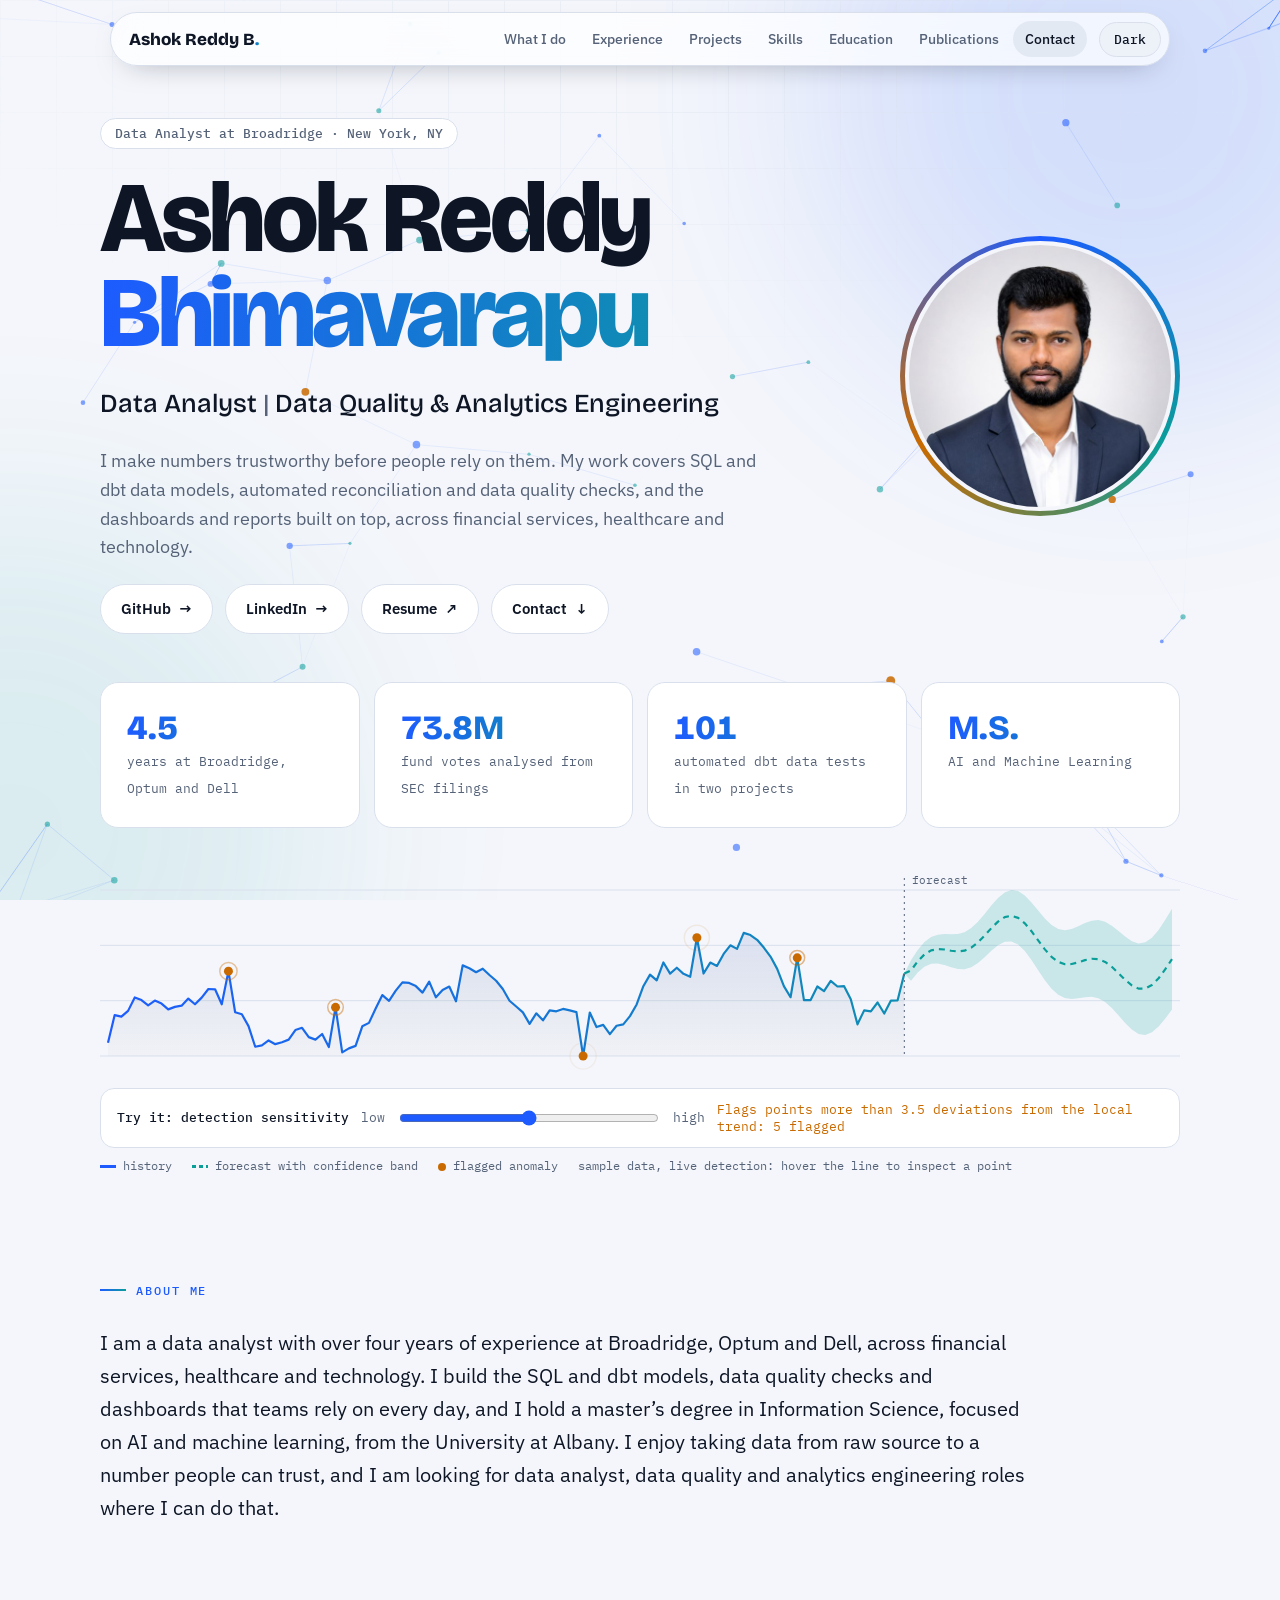
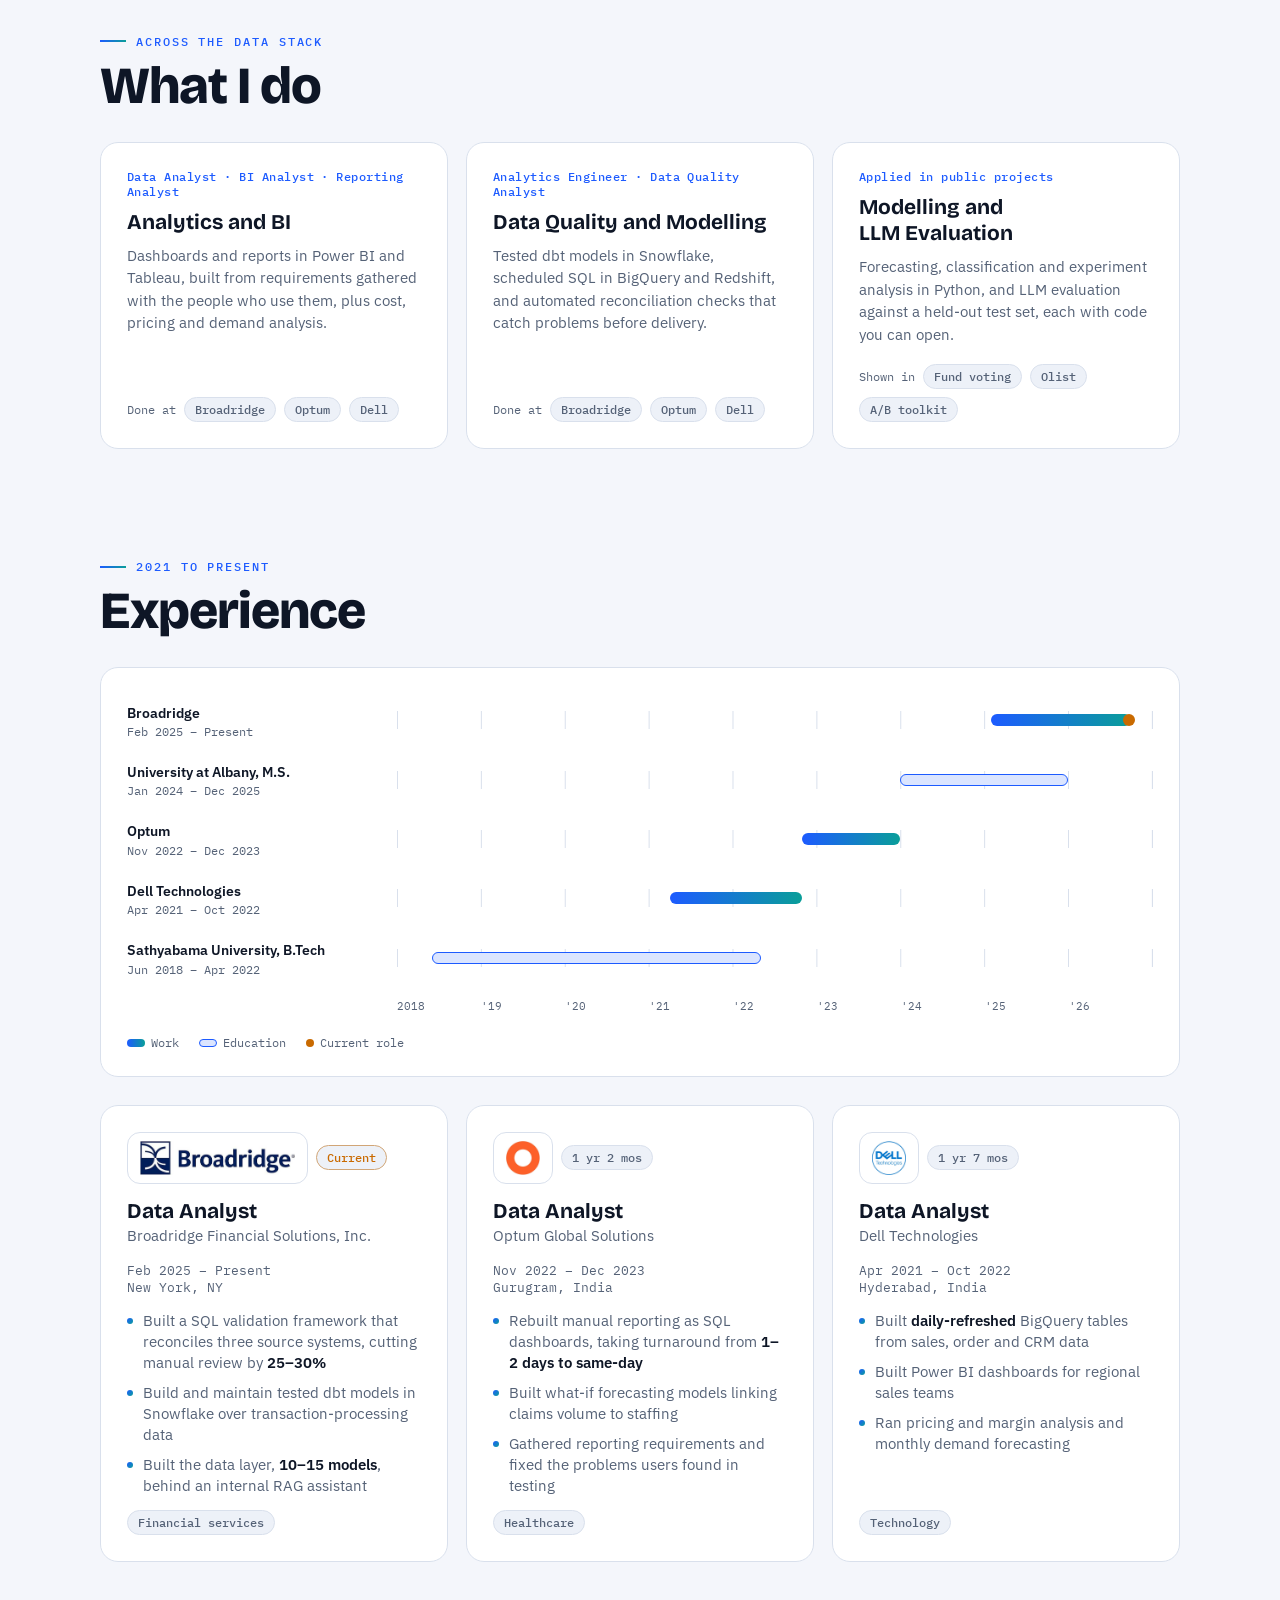
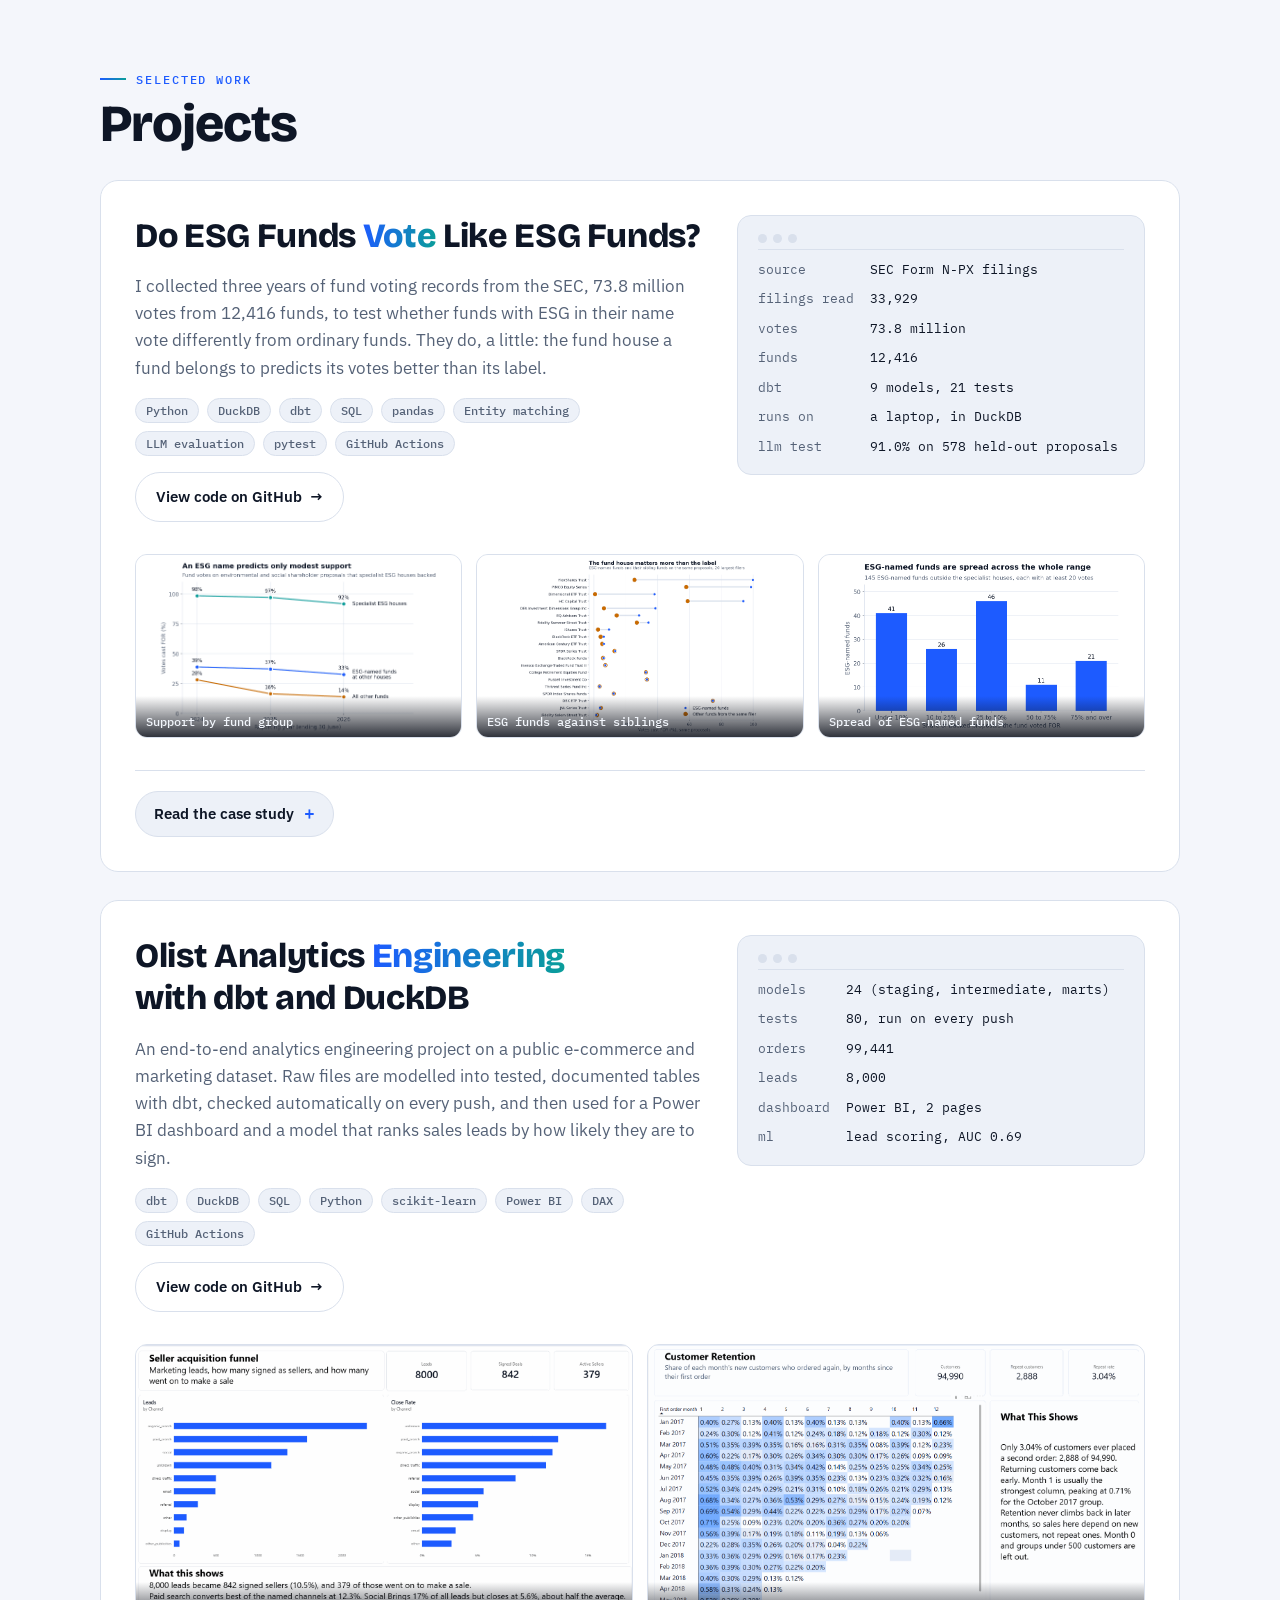
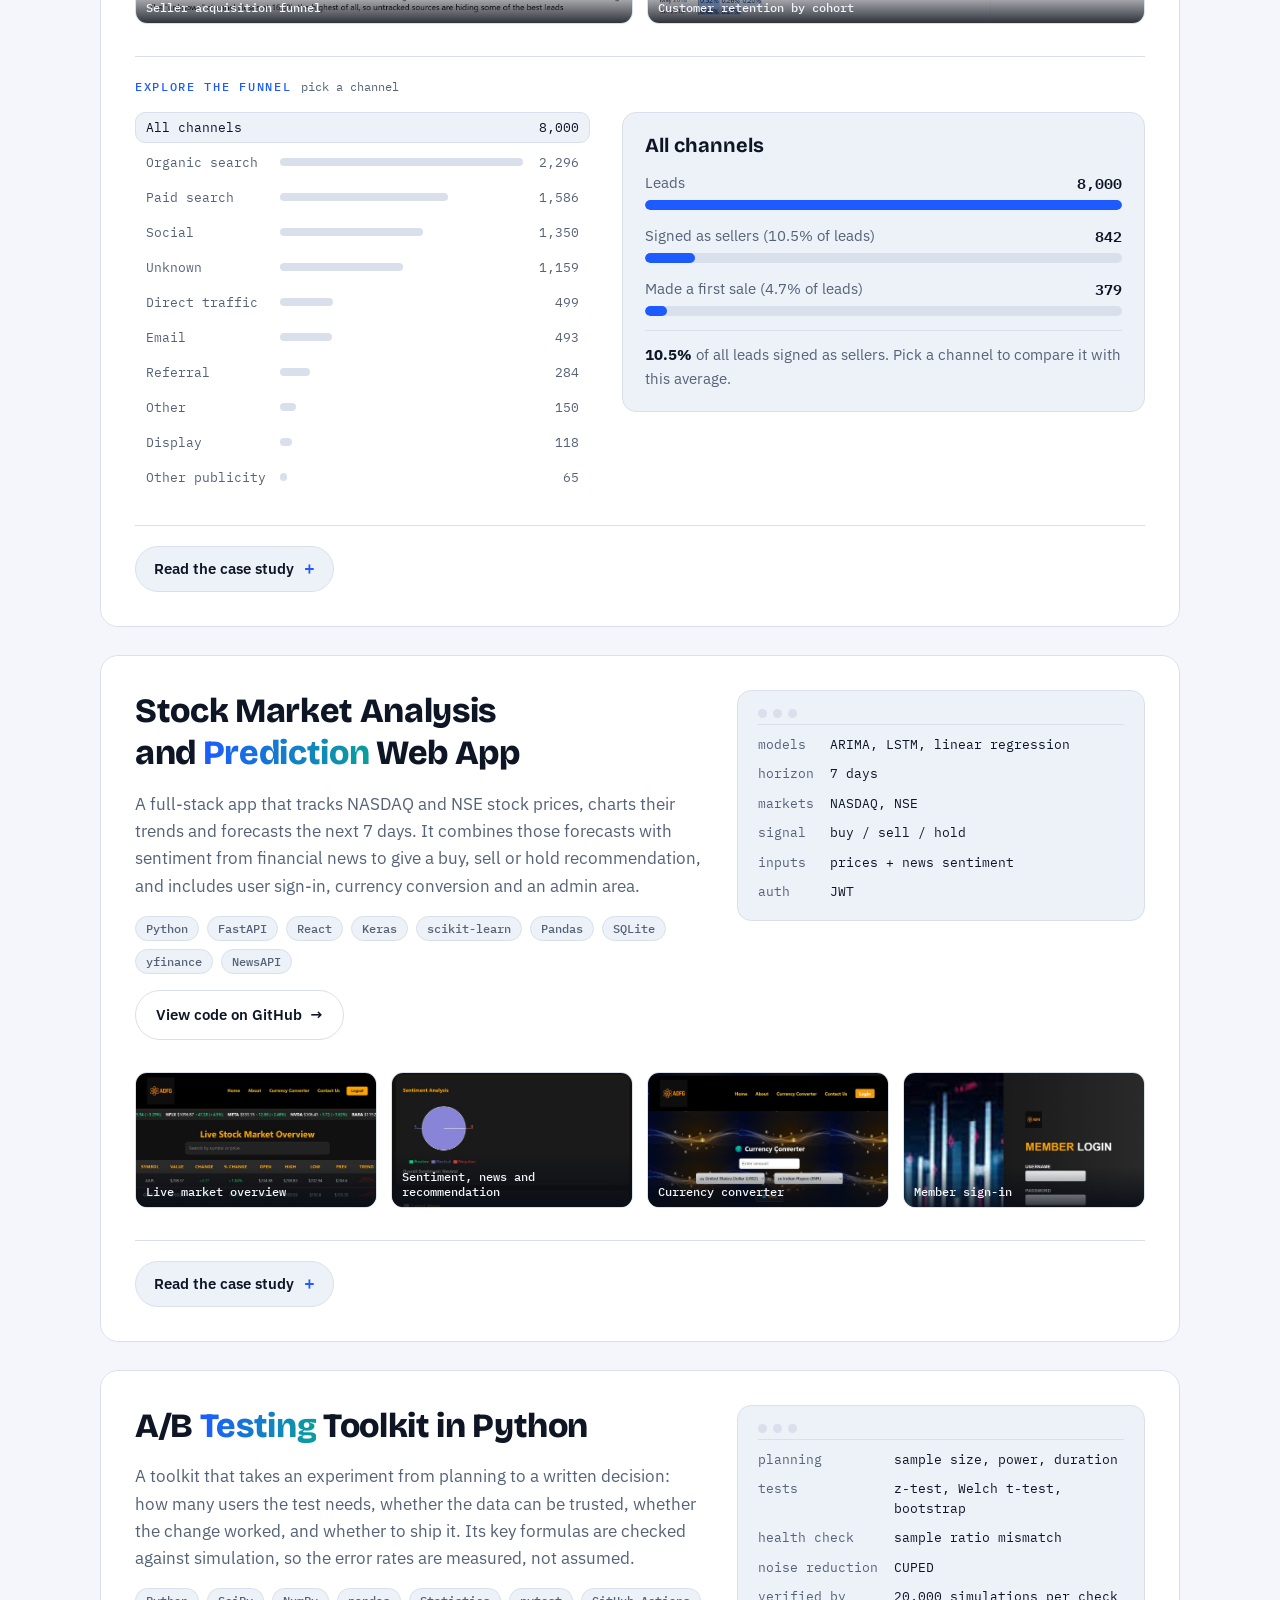
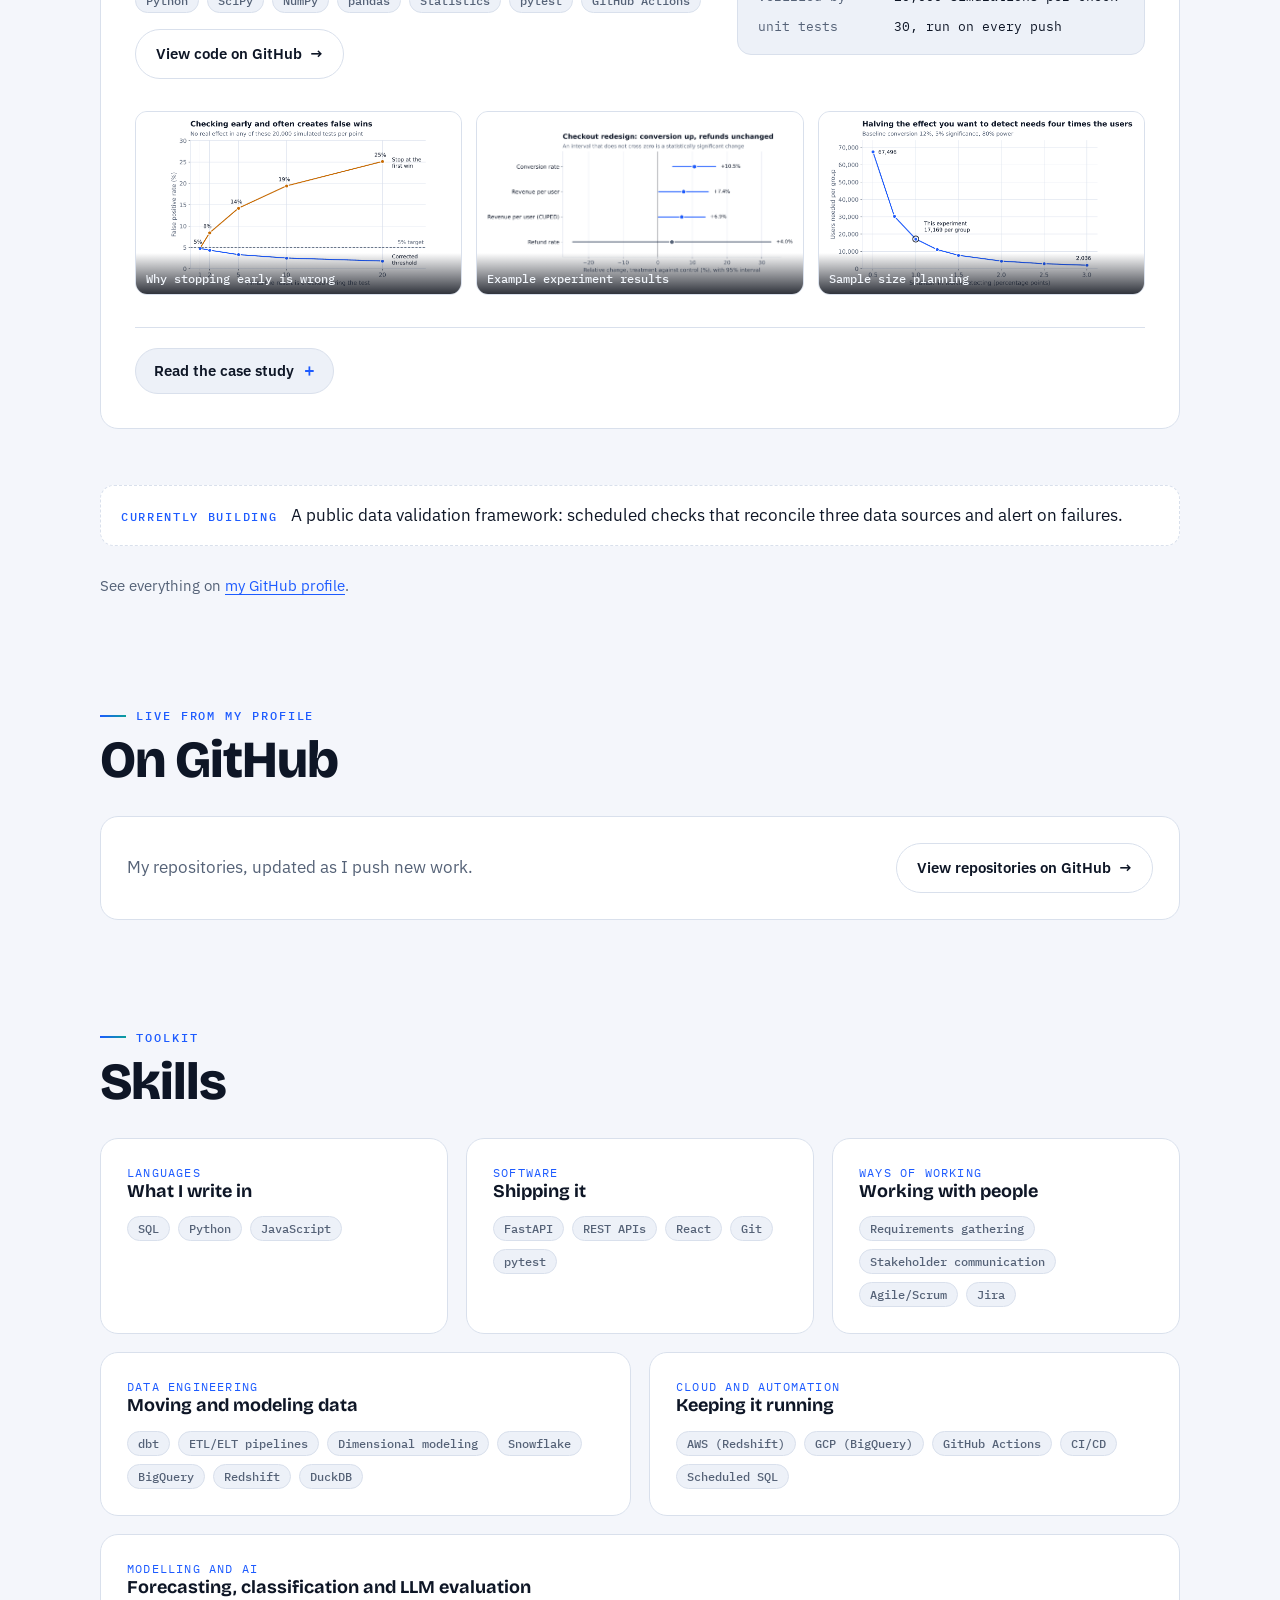
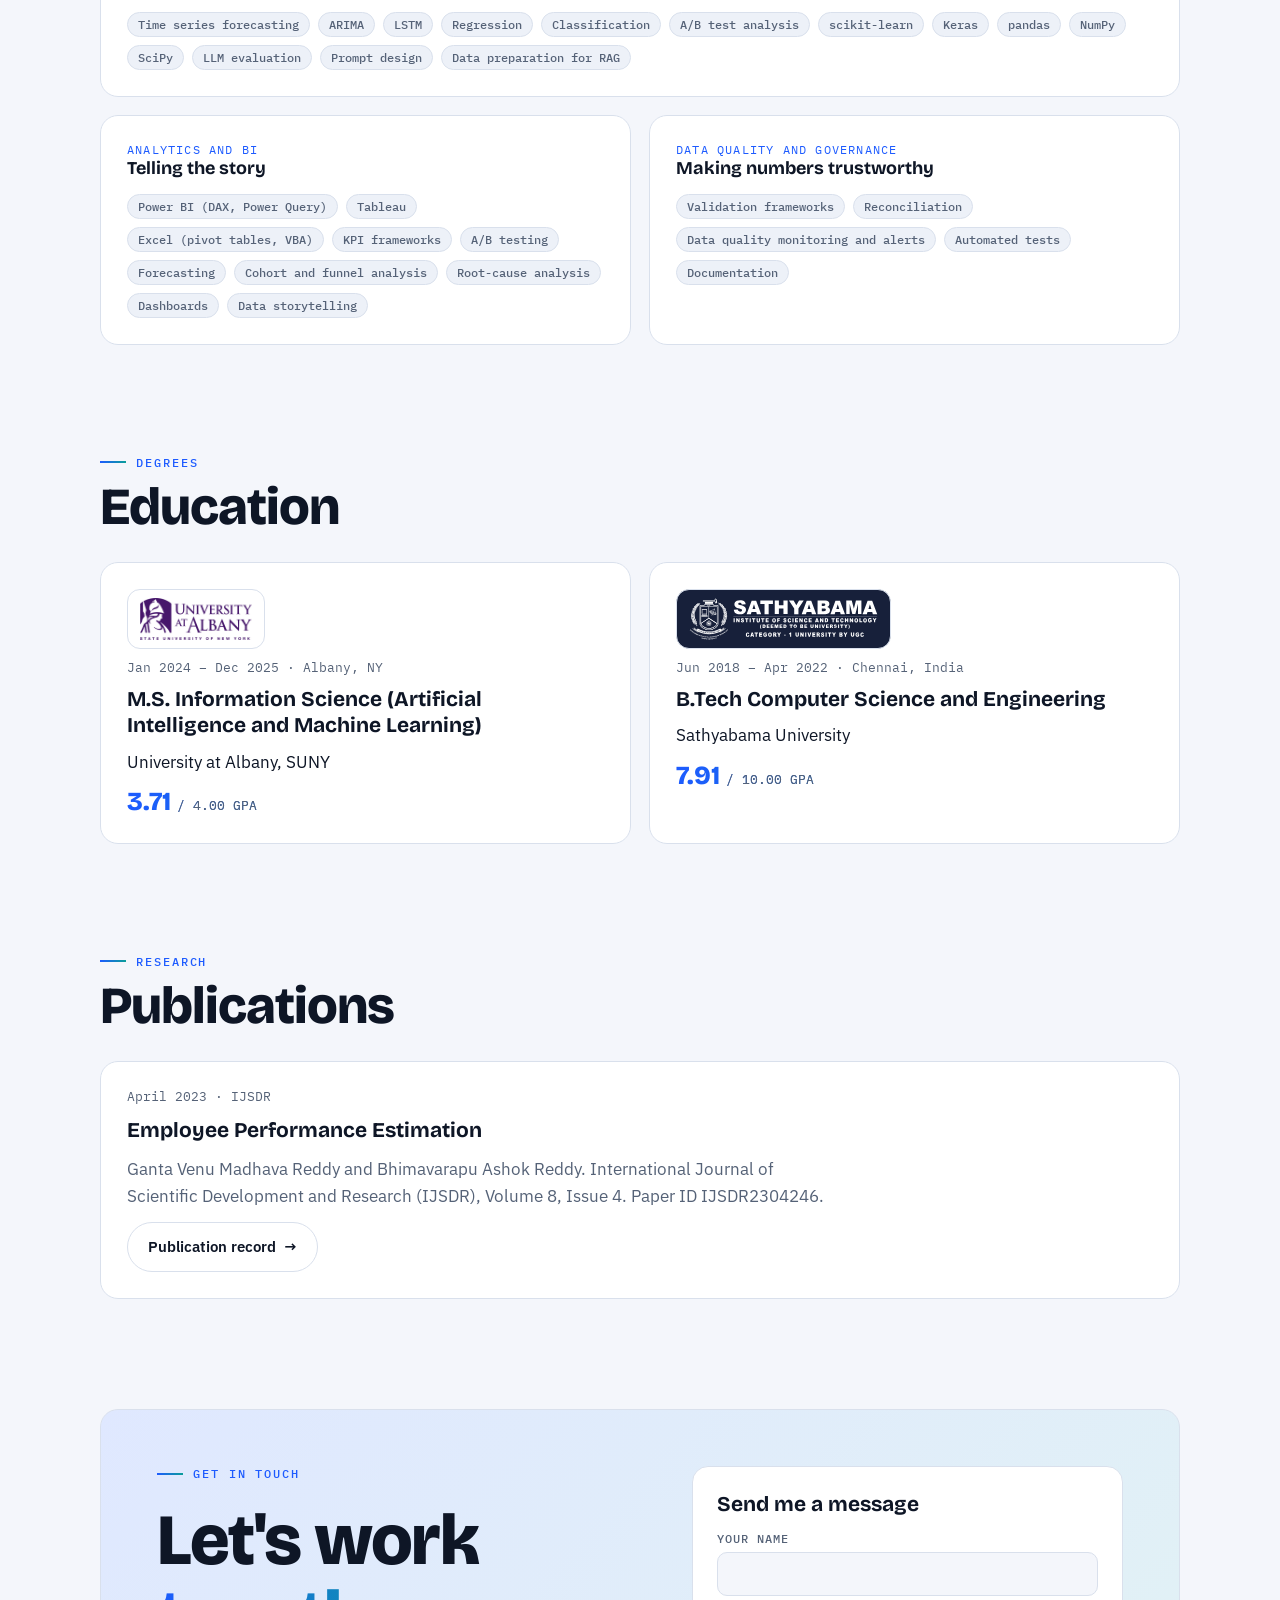
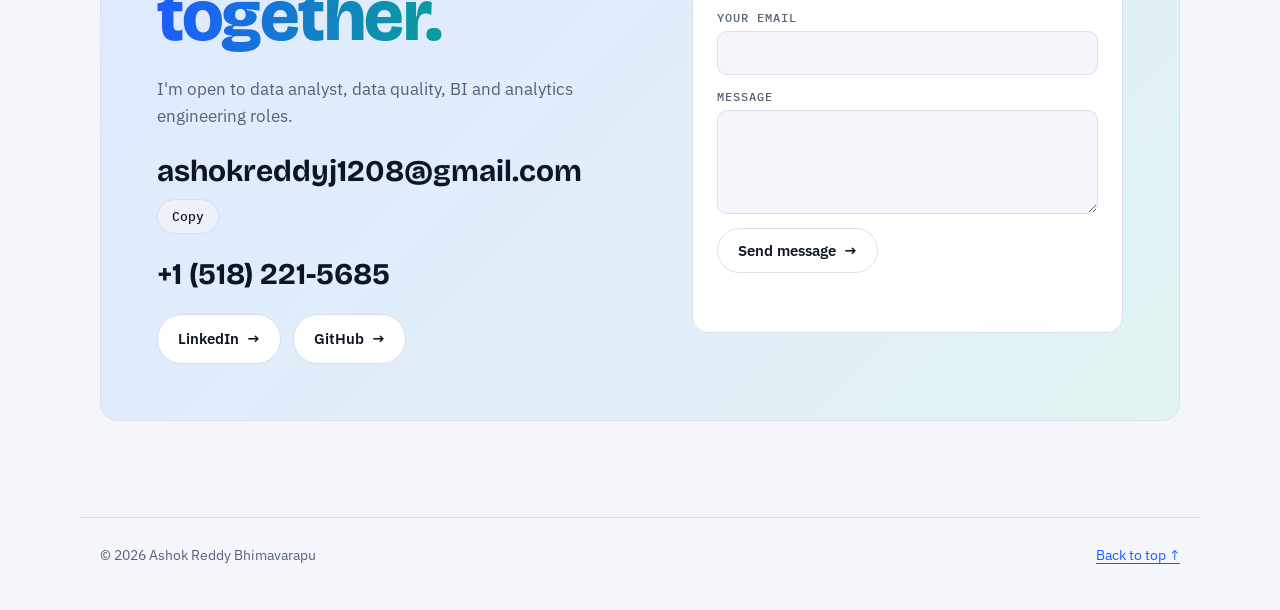
==== commit 505cc49d: "Align site wording with resume" ====
--- a/index.html
+++ b/index.html
@@ -3,21 +3,21 @@
 <head>
 <meta charset="utf-8">
 <meta name="viewport" content="width=device-width, initial-scale=1, viewport-fit=cover">
-<title>Ashok Reddy Bhimavarapu | Data Analyst, Machine Learning & AI</title>
-<meta name="description" content="Portfolio of Ashok Reddy Bhimavarapu: data analyst with 4+ years across analytics, data engineering, BI and machine learning at Broadridge, Optum and Dell.">
+<title>Ashok Reddy Bhimavarapu | Data Analyst</title>
+<meta name="description" content="Portfolio of Ashok Reddy Bhimavarapu: data analyst with 4+ years in SQL, dbt, data quality and BI at Broadridge, Optum and Dell.">
 <meta name="author" content="Ashok Reddy Bhimavarapu">
 <link rel="canonical" href="https://ashokreddy010.github.io/">
 <link rel="icon" href="favicon.svg" type="image/svg+xml">
 <meta property="og:type" content="website">
 <meta property="og:url" content="https://ashokreddy010.github.io/">
-<meta property="og:title" content="Ashok Reddy Bhimavarapu | Data Analyst, Machine Learning & AI">
-<meta property="og:description" content="Portfolio of Ashok Reddy Bhimavarapu: data analyst with 4+ years across analytics, data engineering, BI and machine learning at Broadridge, Optum and Dell.">
+<meta property="og:title" content="Ashok Reddy Bhimavarapu | Data Analyst">
+<meta property="og:description" content="Portfolio of Ashok Reddy Bhimavarapu: data analyst with 4+ years in SQL, dbt, data quality and BI at Broadridge, Optum and Dell.">
 <meta property="og:image" content="https://ashokreddy010.github.io/social-card.png">
 <meta property="og:image:width" content="1200">
 <meta property="og:image:height" content="630">
 <meta name="twitter:card" content="summary_large_image">
-<meta name="twitter:title" content="Ashok Reddy Bhimavarapu | Data Analyst, Machine Learning & AI">
-<meta name="twitter:description" content="Portfolio of Ashok Reddy Bhimavarapu: data analyst with 4+ years across analytics, data engineering, BI and machine learning at Broadridge, Optum and Dell.">
+<meta name="twitter:title" content="Ashok Reddy Bhimavarapu | Data Analyst">
+<meta name="twitter:description" content="Portfolio of Ashok Reddy Bhimavarapu: data analyst with 4+ years in SQL, dbt, data quality and BI at Broadridge, Optum and Dell.">
 <meta name="twitter:image" content="https://ashokreddy010.github.io/social-card.png">
 <script type="application/ld+json">{"@context":"https://schema.org","@type":"Person","name":"Ashok Reddy Bhimavarapu","jobTitle":"Data Analyst","url":"https://ashokreddy010.github.io/","sameAs":["https://github.com/AshokReddy010","https://www.linkedin.com/in/ashokreddy1"]}</script>
 <style>:root{color-scheme:light}body{margin:0}img{max-width:100%}</style>
@@ -404,8 +404,8 @@
       <div class="hero" style="order:-1">
         <p class="status"><i></i>Data Analyst at Broadridge · New York, NY</p>
         <h1><span>Ashok Reddy</span><span class="grad">Bhimavarapu</span></h1>
-        <p class="role">Data Analyst<em>|</em>Machine Learning &amp; AI</p>
-        <p class="lede">I turn large, messy datasets into forecasts, alerts and dashboards that teams can act on. My work covers SQL and data pipelines, time series forecasting, anomaly detection and BI reporting, across financial services, healthcare and technology.</p>
+        <p class="role">Data Analyst<em>|</em>Data Quality &amp; Analytics Engineering</p>
+        <p class="lede">I make numbers trustworthy before people rely on them. My work covers SQL and dbt data models, automated reconciliation and data quality checks, and the dashboards and reports built on top, across financial services, healthcare and technology.</p>
         <div class="links">
           <a class="cta solid" href="https://github.com/AshokReddy010" target="_blank" rel="noopener">GitHub <b>→</b></a>
           <a class="cta" href="https://www.linkedin.com/in/ashokreddy1" target="_blank" rel="noopener">LinkedIn <b>→</b></a>
@@ -440,7 +440,7 @@
     <div class="head rv">
       <p class="label">About me</p>
     </div>
-    <p class="about rv">I am a data analyst with over four years of experience at Broadridge, Optum and Dell, across financial services, healthcare and technology. I build the SQL and dbt models, data quality checks and dashboards that teams rely on every day, and I hold a master&rsquo;s degree in Information Science, focused on AI and machine learning, from the University at Albany. I enjoy owning the whole path from raw data to a clear decision, and I am looking for roles in analytics, data engineering or machine learning where I can do that.</p>
+    <p class="about rv">I am a data analyst with over four years of experience at Broadridge, Optum and Dell, across financial services, healthcare and technology. I build the SQL and dbt models, data quality checks and dashboards that teams rely on every day, and I hold a master&rsquo;s degree in Information Science, focused on AI and machine learning, from the University at Albany. I enjoy taking data from raw source to a number people can trust, and I am looking for data analyst, data quality and analytics engineering roles where I can do that.</p>
   </section>
 
   <section id="focus">
@@ -450,22 +450,22 @@
     </div>
     <div class="grid3">
       <article class="card lift focus rv">
-        <p class="roles">Data Analyst · Business Analyst · BI Analyst</p>
+        <p class="roles">Data Analyst · BI Analyst · Reporting Analyst</p>
         <h3>Analytics and BI</h3>
-        <p>KPI frameworks, root-cause analysis, pricing and forecasting, delivered as Power BI and Tableau dashboards and scorecards for directors.</p>
+        <p>Dashboards and reports in Power BI and Tableau, built from requirements gathered with the people who use them, plus cost, pricing and demand analysis.</p>
         <div class="row"><span class="at">Done at</span><span class="chip">Broadridge</span><span class="chip">Optum</span><span class="chip">Dell</span></div>
       </article>
       <article class="card lift focus rv">
-        <p class="roles">Data Engineer · ETL · Data Warehouse</p>
-        <h3>Data Engineering</h3>
-        <p>Tested dbt models in Snowflake, SQL pipelines in BigQuery and Redshift, and validation that keeps numbers trustworthy.</p>
+        <p class="roles">Analytics Engineer · Data Quality Analyst</p>
+        <h3>Data Quality and Modelling</h3>
+        <p>Tested dbt models in Snowflake, scheduled SQL in BigQuery and Redshift, and automated reconciliation checks that catch problems before delivery.</p>
         <div class="row"><span class="at">Done at</span><span class="chip">Broadridge</span><span class="chip">Optum</span><span class="chip">Dell</span></div>
       </article>
       <article class="card lift focus rv">
-        <p class="roles">Data Scientist · ML Engineer · AI Engineer</p>
-        <h3>Machine Learning and AI</h3>
-        <p>Forecasting, anomaly detection, classification and NLP in Python, models served through FastAPI, and LLM solutions such as RAG assistants.</p>
-        <div class="row"><span class="at">Done at</span><span class="chip">Broadridge</span><span class="chip">Optum</span><span class="chip">Dell</span></div>
+        <p class="roles">Applied in public projects</p>
+        <h3>Modelling and LLM Evaluation</h3>
+        <p>Forecasting, classification and experiment analysis in Python, and LLM evaluation against a held-out test set, each with code you can open.</p>
+        <div class="row"><span class="at">Shown in</span><span class="chip">Fund voting</span><span class="chip">Olist</span><span class="chip">A/B toolkit</span></div>
       </article>
     </div>
   </section>
@@ -509,14 +509,14 @@
         <div class="row"><a class="logo" href="https://www.broadridge.com/capability/data-analytics-and-intelligence/" target="_blank" rel="noopener" title="About Broadridge"><img src="logo-broadridge.png" alt="Broadridge logo"></a><span class="chip live">Current</span></div>
         <div><h3>Data Analyst</h3><p class="co">Broadridge Financial Solutions, Inc.</p></div>
         <p class="when">Feb 2025 – Present<br>New York, NY</p>
-        <ul class="wins"><li>Built a SQL validation framework that reconciles three source systems, cutting manual review by <b>25–30%</b></li><li>Own dbt models in Snowflake over transaction data at <b>billions-of-rows</b> scale</li><li>Automated reporting and validation, saving the team <b>5–8 hours</b> a week</li></ul>
+        <ul class="wins"><li>Built a SQL validation framework that reconciles three source systems, cutting manual review by <b>25–30%</b></li><li>Build and maintain tested dbt models in Snowflake over transaction-processing data</li><li>Built the data layer, <b>10–15 models</b>, behind an internal RAG assistant</li></ul>
         <div class="row"><span class="chip">Financial services</span></div>
       </article>
       <article class="card lift job rv">
         <div class="row"><a class="logo" href="https://business.optum.com/en/data-analytics.html" target="_blank" rel="noopener" title="About Optum"><img src="logo-optum.png" alt="Optum logo"></a><span class="chip">1 yr 2 mos</span></div>
         <div><h3>Data Analyst</h3><p class="co">Optum Global Solutions</p></div>
         <p class="when">Nov 2022 – Dec 2023<br>Gurugram, India</p>
-        <ul class="wins"><li>Rebuilt manual reporting as SQL dashboards, taking turnaround from <b>1–2 days to same-day</b></li><li>Built what-if forecasting models linking claims volume to staffing</li><li>Developed NLP and machine learning models on clinical notes and claims data</li></ul>
+        <ul class="wins"><li>Rebuilt manual reporting as SQL dashboards, taking turnaround from <b>1–2 days to same-day</b></li><li>Built what-if forecasting models linking claims volume to staffing</li><li>Gathered reporting requirements and fixed the problems users found in testing</li></ul>
         <div class="row"><span class="chip">Healthcare</span></div>
       </article>
       <article class="card lift job rv">
@@ -599,7 +599,7 @@
       </details>
     </article>
     <div class="pstack" id="more-projects" hidden></div>
-    <p class="building rv"><strong>Currently building</strong><span>An LLM question-answering app with an evaluation harness that measures answer quality.</span></p>
+    <p class="building rv"><strong>Currently building</strong><span>A public data validation framework: scheduled checks that reconcile three data sources and alert on failures.</span></p>
     <p class="note rv">See everything on <a href="https://github.com/AshokReddy010" target="_blank" rel="noopener">my GitHub profile</a>.</p>
   </section>
 
@@ -622,21 +622,21 @@
     </div>
     <div class="bento">
       <div class="card rv"><h3><small>LANGUAGES</small>What I write in</h3>
-        <ul class="chips"><li class="chip">SQL</li><li class="chip">Python</li><li class="chip">R</li><li class="chip">JavaScript</li></ul></div>
+        <ul class="chips"><li class="chip">SQL</li><li class="chip">Python</li><li class="chip">JavaScript</li></ul></div>
       <div class="card rv"><h3><small>SOFTWARE</small>Shipping it</h3>
         <ul class="chips"><li class="chip">FastAPI</li><li class="chip">REST APIs</li><li class="chip">React</li><li class="chip">Git</li><li class="chip">pytest</li></ul></div>
       <div class="card rv"><h3><small>WAYS OF WORKING</small>Working with people</h3>
         <ul class="chips"><li class="chip">Requirements gathering</li><li class="chip">Stakeholder communication</li><li class="chip">Agile/Scrum</li><li class="chip">Jira</li></ul></div>
       <div class="card wide rv"><h3><small>DATA ENGINEERING</small>Moving and modeling data</h3>
-        <ul class="chips"><li class="chip">dbt</li><li class="chip">Airflow</li><li class="chip">ETL/ELT pipelines</li><li class="chip">Dimensional modeling</li><li class="chip">Snowflake</li><li class="chip">BigQuery</li><li class="chip">Redshift</li><li class="chip">PostgreSQL</li><li class="chip">SQL Server</li><li class="chip">Oracle</li><li class="chip">PySpark</li></ul></div>
-      <div class="card wide rv"><h3><small>CLOUD AND MLOPS</small>Keeping it running</h3>
-        <ul class="chips"><li class="chip">AWS (S3, Glue, SageMaker)</li><li class="chip">GCP</li><li class="chip">Azure</li><li class="chip">Docker</li><li class="chip">CI/CD</li><li class="chip">MLflow</li><li class="chip">Model monitoring</li></ul></div>
-      <div class="card full rv"><h3><small>MACHINE LEARNING AND AI</small>Forecasting, detection and LLMs</h3>
-        <ul class="chips"><li class="chip">Time series forecasting</li><li class="chip">ARIMA</li><li class="chip">LSTM</li><li class="chip">Anomaly detection</li><li class="chip">XGBoost</li><li class="chip">Regression</li><li class="chip">Classification</li><li class="chip">Clustering</li><li class="chip">NLP</li><li class="chip">scikit-learn</li><li class="chip">PyTorch</li><li class="chip">Keras</li><li class="chip">pandas</li><li class="chip">NumPy</li><li class="chip">statsmodels</li><li class="chip">LLMs</li><li class="chip">RAG</li><li class="chip">LangChain</li></ul></div>
+        <ul class="chips"><li class="chip">dbt</li><li class="chip">ETL/ELT pipelines</li><li class="chip">Dimensional modeling</li><li class="chip">Snowflake</li><li class="chip">BigQuery</li><li class="chip">Redshift</li><li class="chip">DuckDB</li></ul></div>
+      <div class="card wide rv"><h3><small>CLOUD AND AUTOMATION</small>Keeping it running</h3>
+        <ul class="chips"><li class="chip">AWS (Redshift)</li><li class="chip">GCP (BigQuery)</li><li class="chip">GitHub Actions</li><li class="chip">CI/CD</li><li class="chip">Scheduled SQL</li></ul></div>
+      <div class="card full rv"><h3><small>MODELLING AND AI</small>Forecasting, classification and LLM evaluation</h3>
+        <ul class="chips"><li class="chip">Time series forecasting</li><li class="chip">ARIMA</li><li class="chip">LSTM</li><li class="chip">Regression</li><li class="chip">Classification</li><li class="chip">A/B test analysis</li><li class="chip">scikit-learn</li><li class="chip">Keras</li><li class="chip">pandas</li><li class="chip">NumPy</li><li class="chip">SciPy</li><li class="chip">LLM evaluation</li><li class="chip">Prompt design</li><li class="chip">Data preparation for RAG</li></ul></div>
       <div class="card wide rv"><h3><small>ANALYTICS AND BI</small>Telling the story</h3>
         <ul class="chips"><li class="chip">Power BI (DAX, Power Query)</li><li class="chip">Tableau</li><li class="chip">Excel (pivot tables, VBA)</li><li class="chip">KPI frameworks</li><li class="chip">A/B testing</li><li class="chip">Forecasting</li><li class="chip">Cohort and funnel analysis</li><li class="chip">Root-cause analysis</li><li class="chip">Dashboards</li><li class="chip">Data storytelling</li></ul></div>
       <div class="card wide rv"><h3><small>DATA QUALITY AND GOVERNANCE</small>Making numbers trustworthy</h3>
-        <ul class="chips"><li class="chip">Validation frameworks</li><li class="chip">Reconciliation</li><li class="chip">Data quality monitoring and alerts</li><li class="chip">Documentation</li><li class="chip">Lineage</li><li class="chip">Access controls</li></ul></div>
+        <ul class="chips"><li class="chip">Validation frameworks</li><li class="chip">Reconciliation</li><li class="chip">Data quality monitoring and alerts</li><li class="chip">Automated tests</li><li class="chip">Documentation</li></ul></div>
     </div>
   </section>
 
@@ -681,7 +681,7 @@
       <div class="cinfo">
       <p class="label">Get in touch</p>
       <h2>Let's work <span class="grad">together.</span></h2>
-      <p>I'm open to roles across data analytics, data engineering, BI and machine learning.</p>
+      <p>I'm open to data analyst, data quality, BI and analytics engineering roles.</p>
       <div class="mail"><a id="email" href="mailto:ashokreddyj1208@gmail.com">ashokreddyj1208@gmail.com</a><button class="tbtn" id="copy-email" type="button">Copy</button></div>
       <div class="mail"><a href="tel:+15182215685">+1 (518) 221-5685</a></div>
       <div class="links">
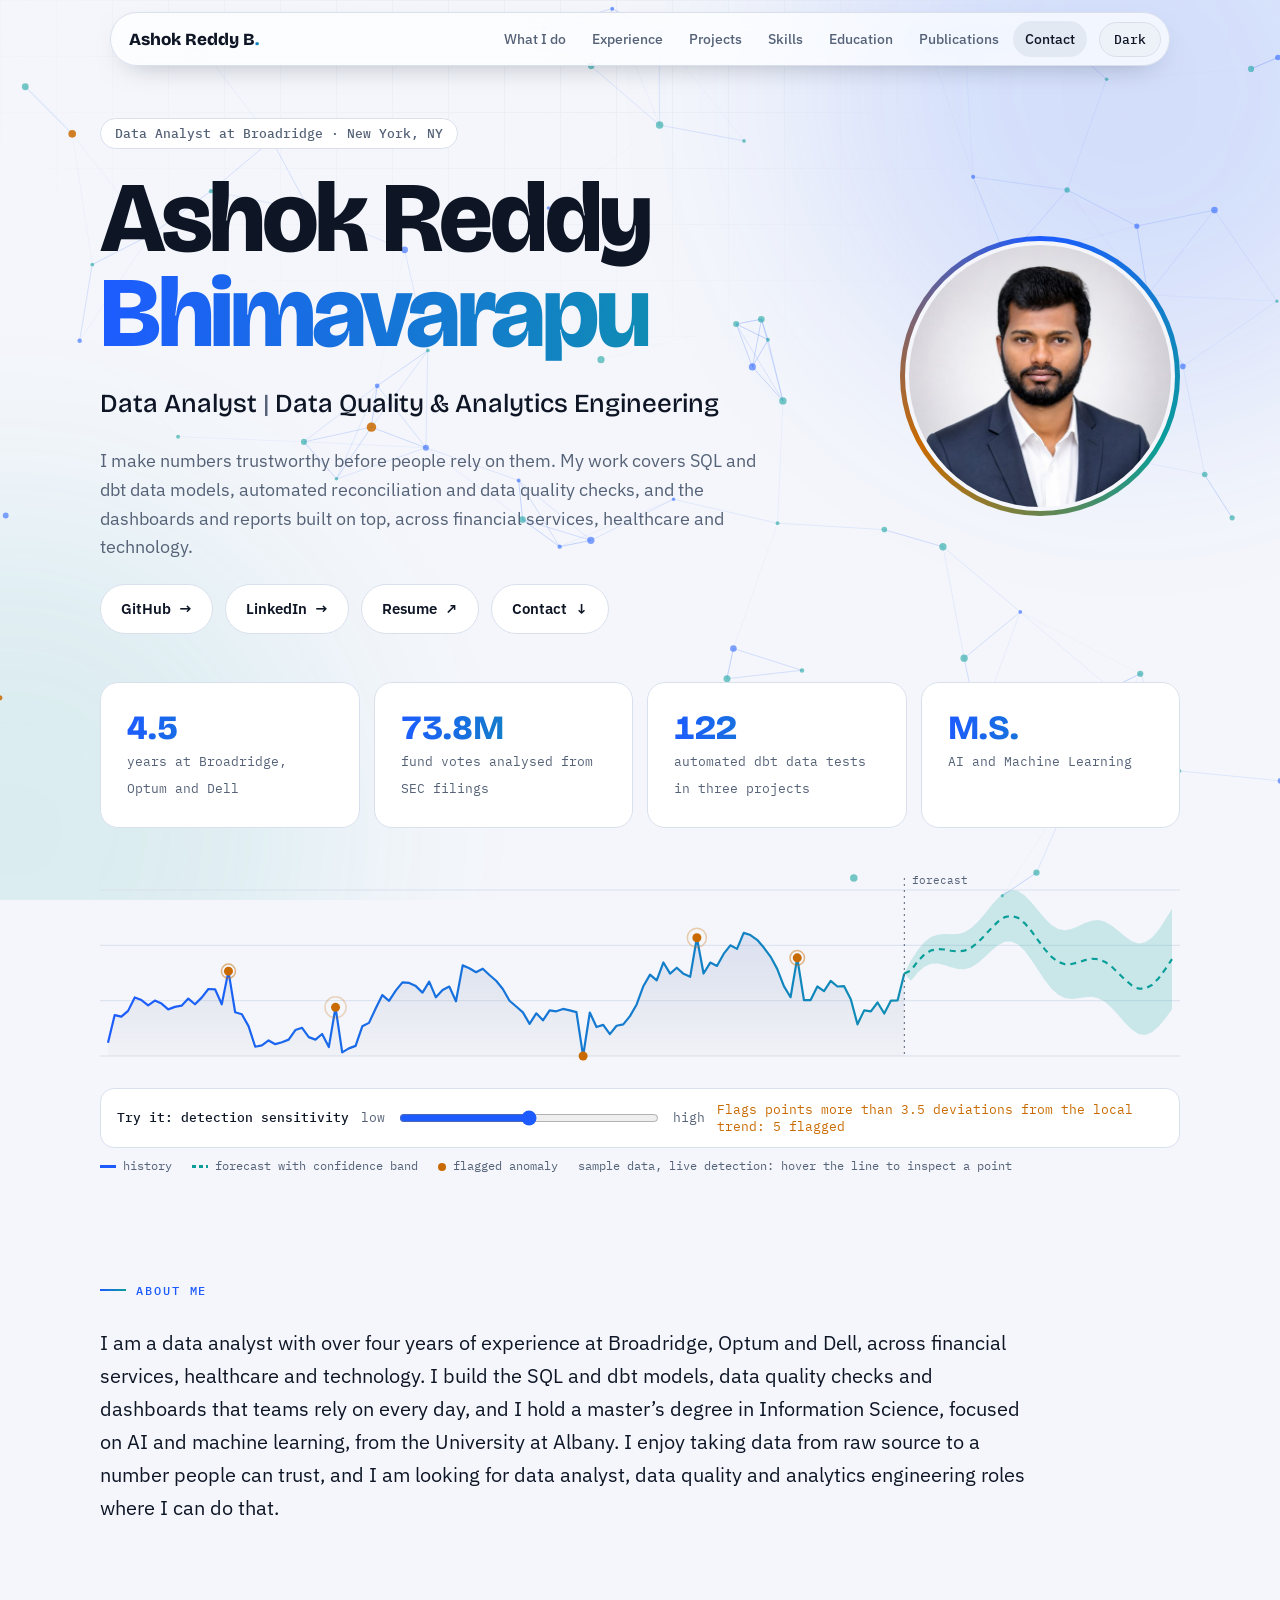
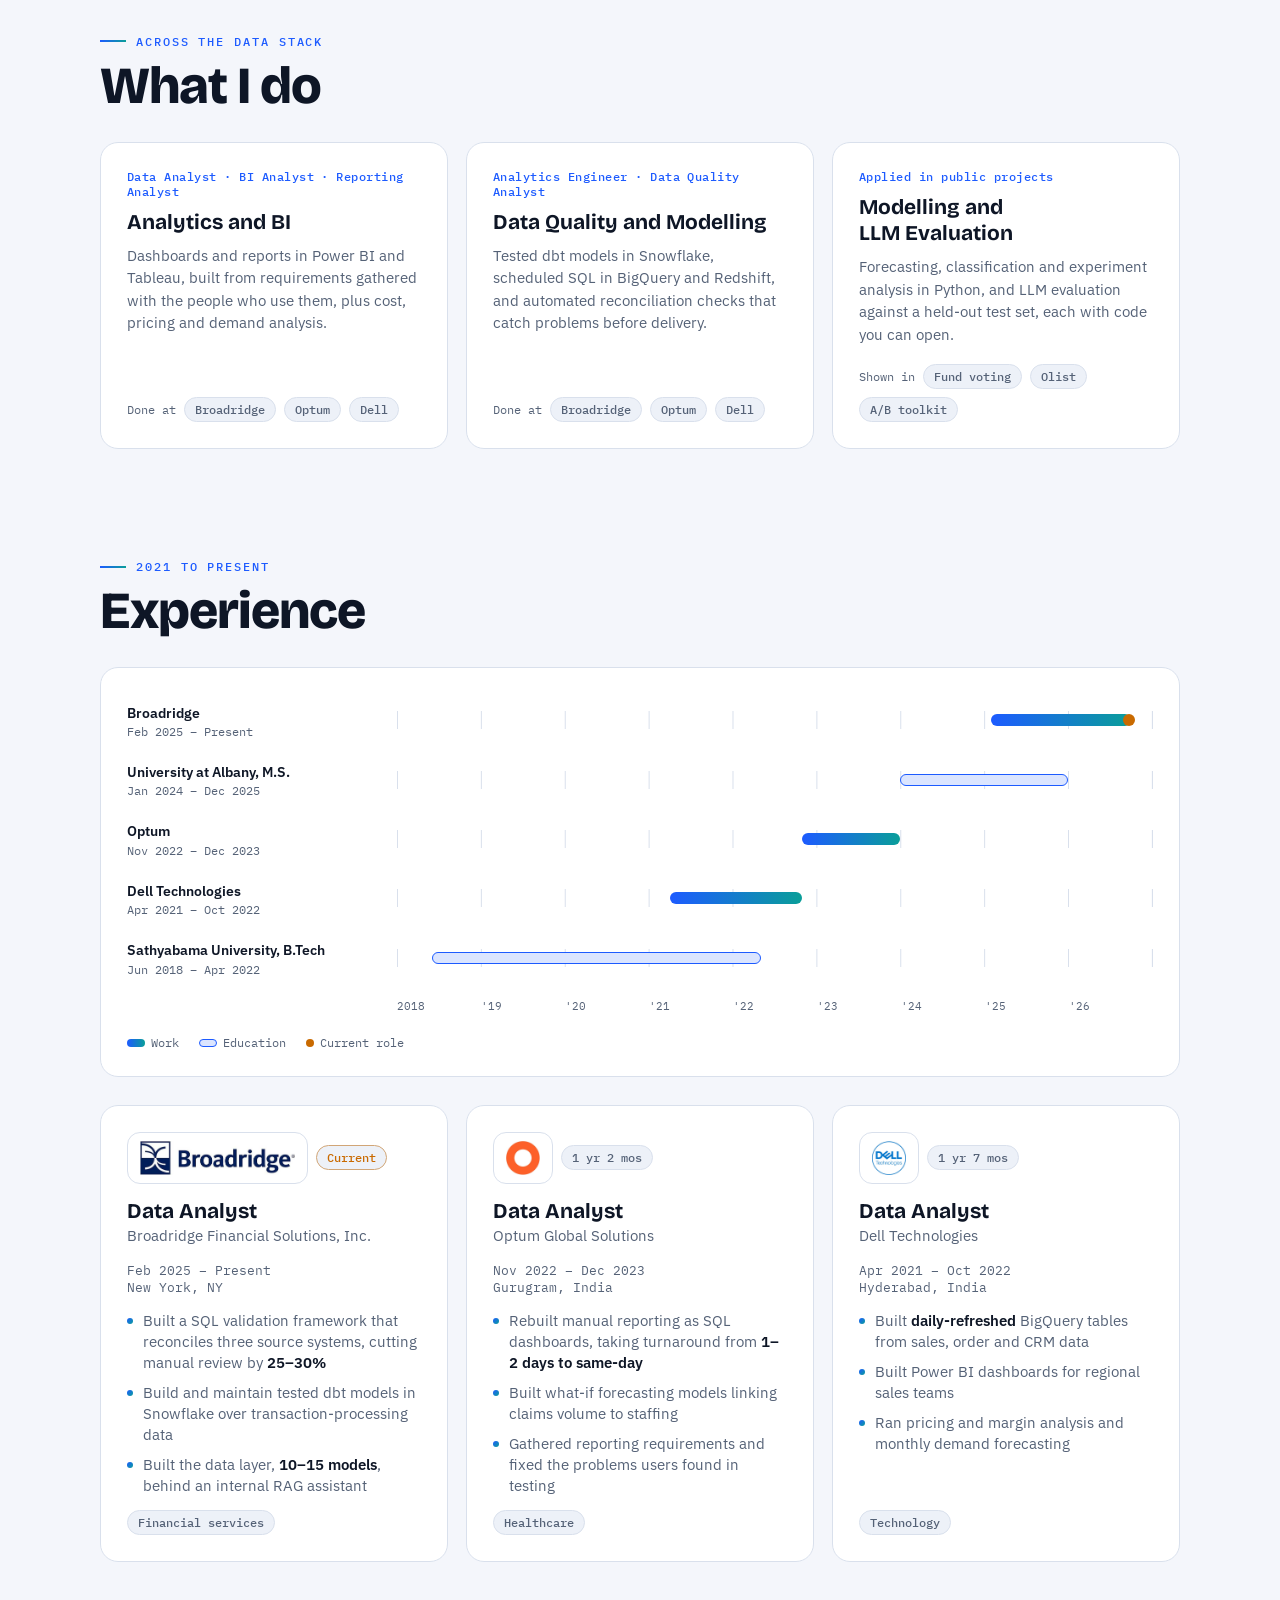
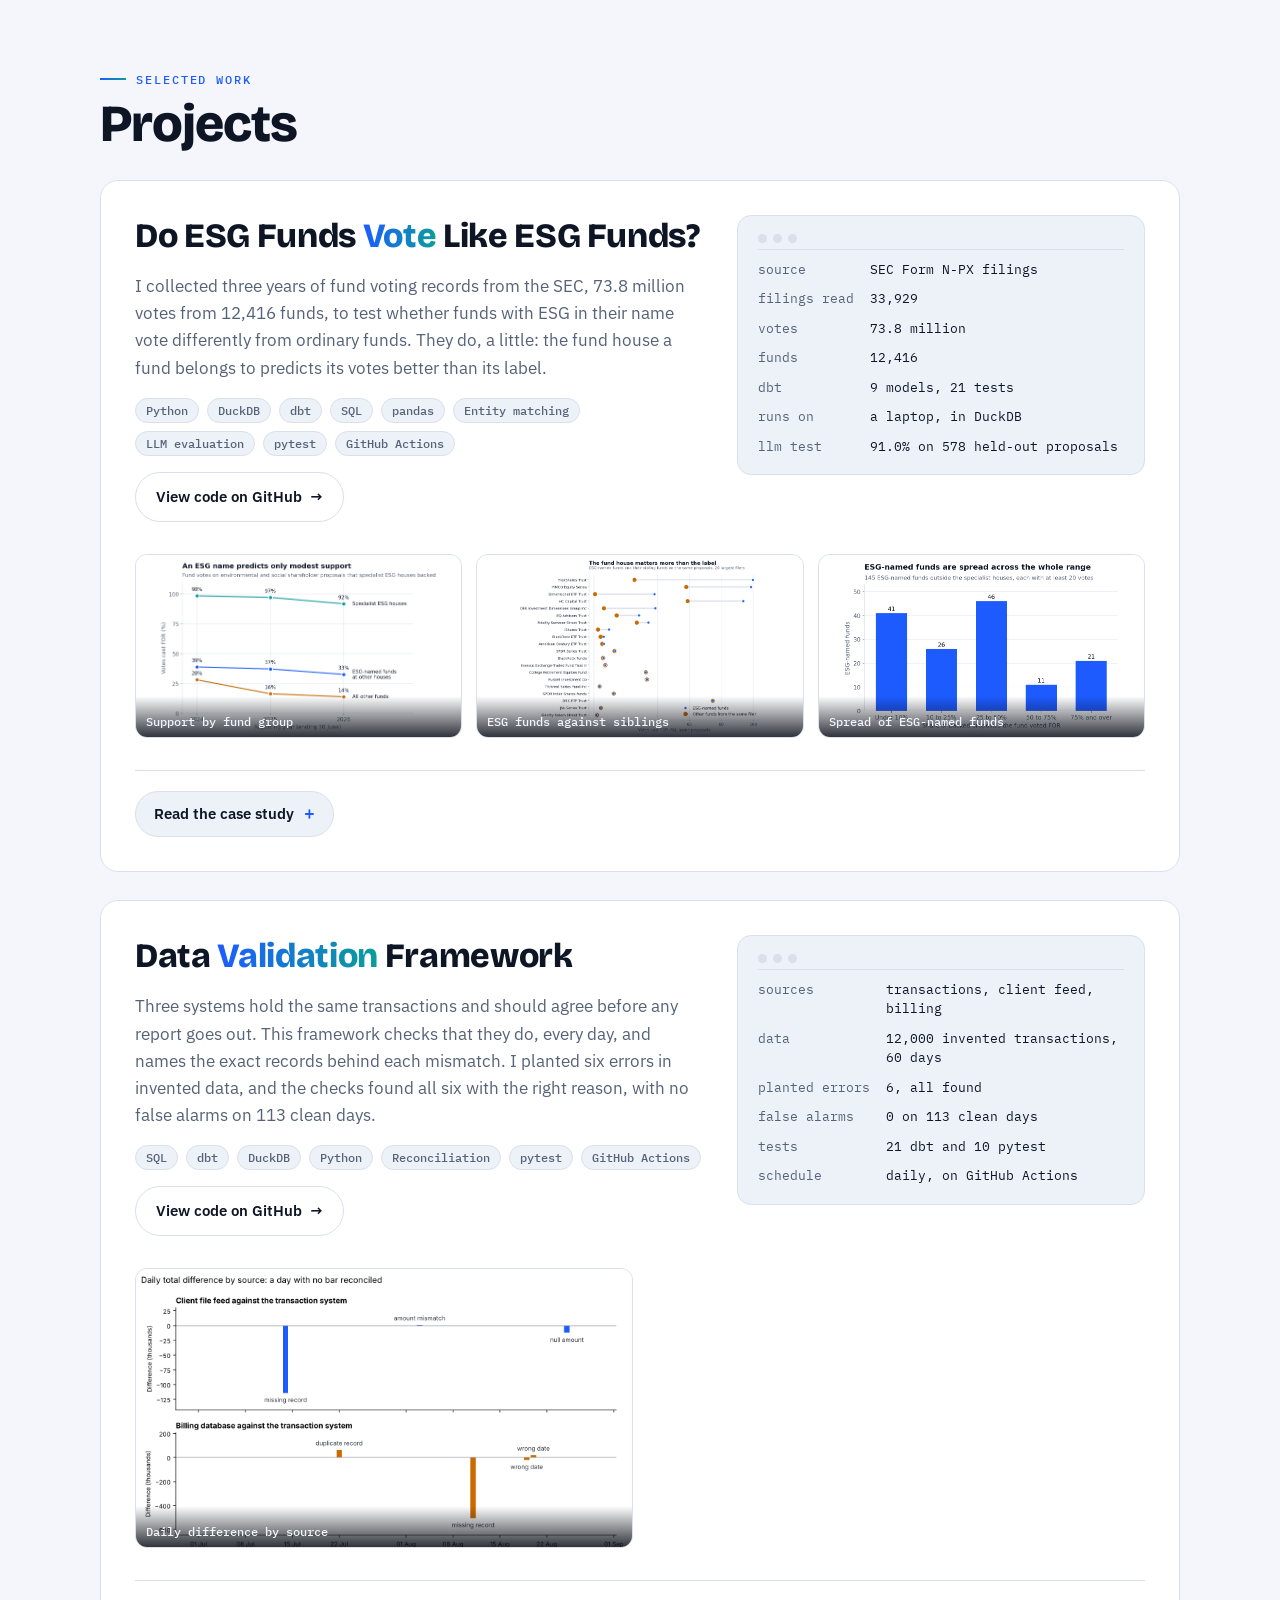
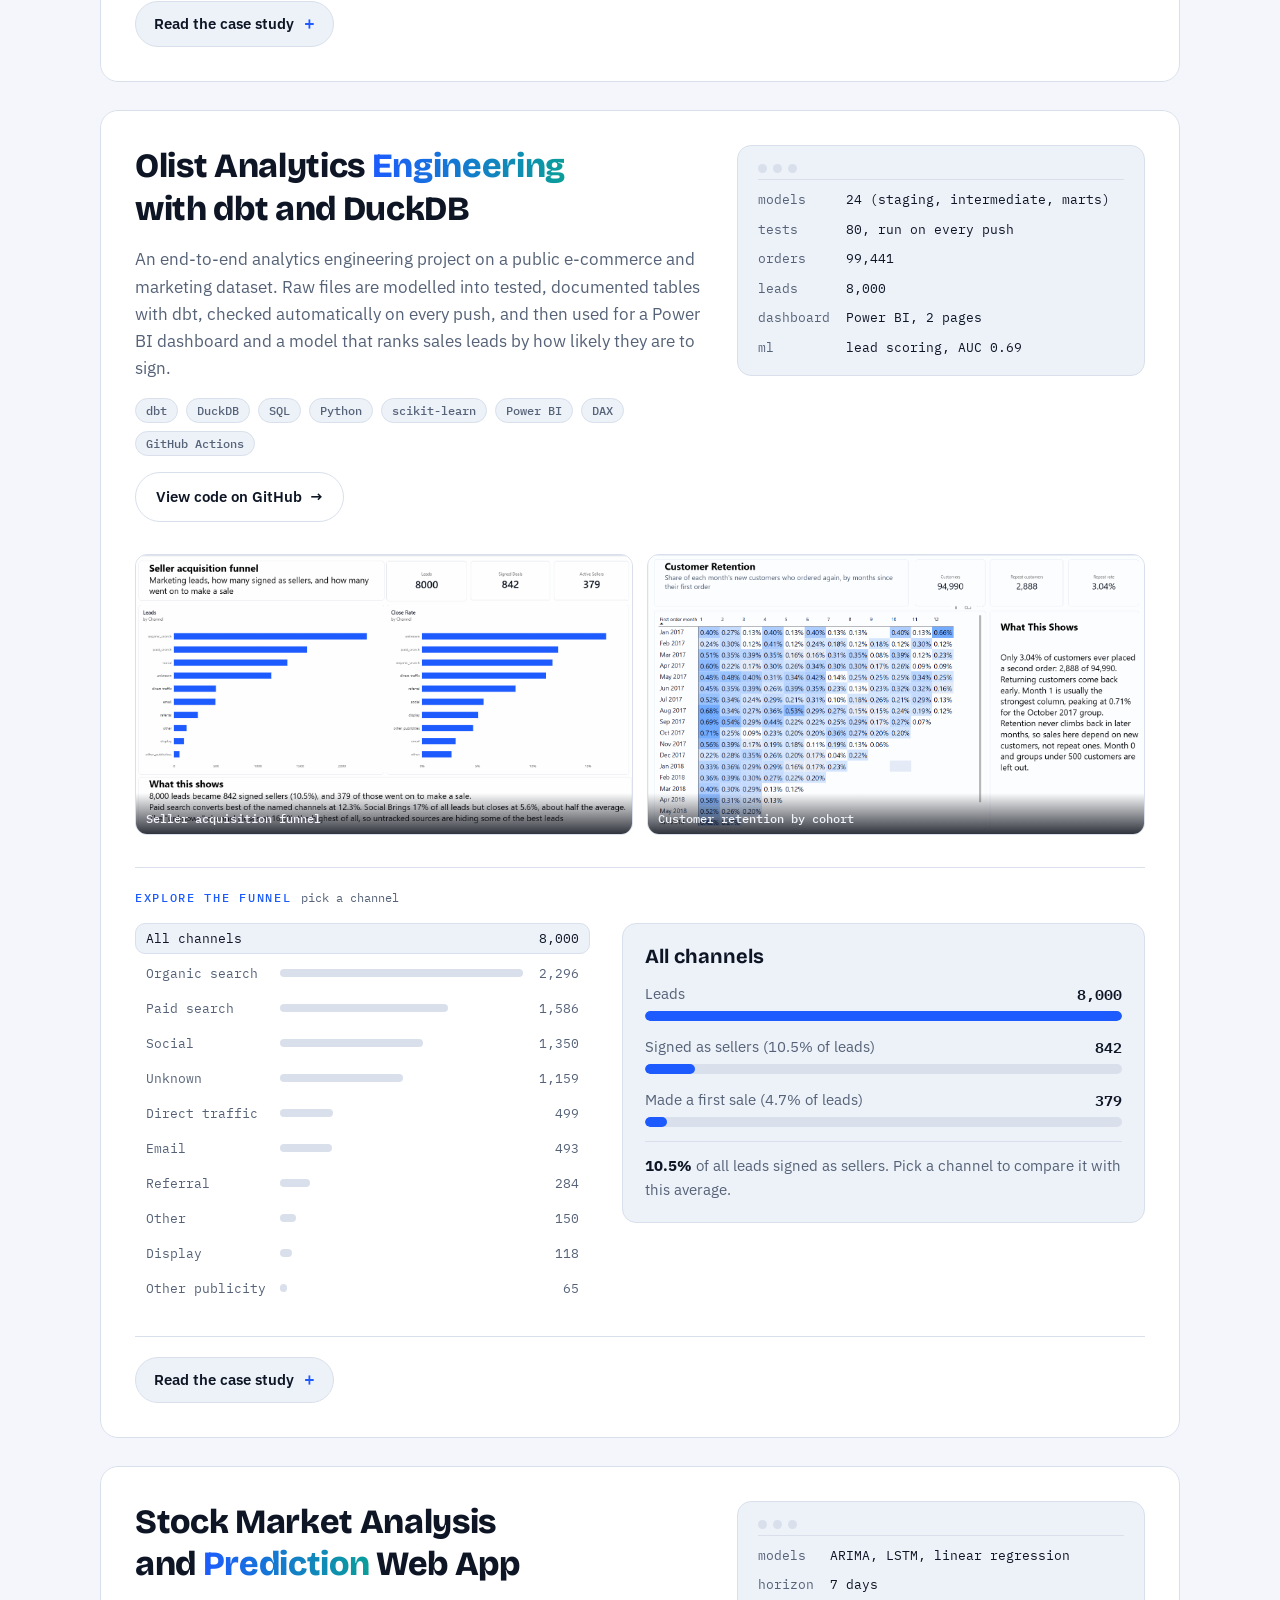
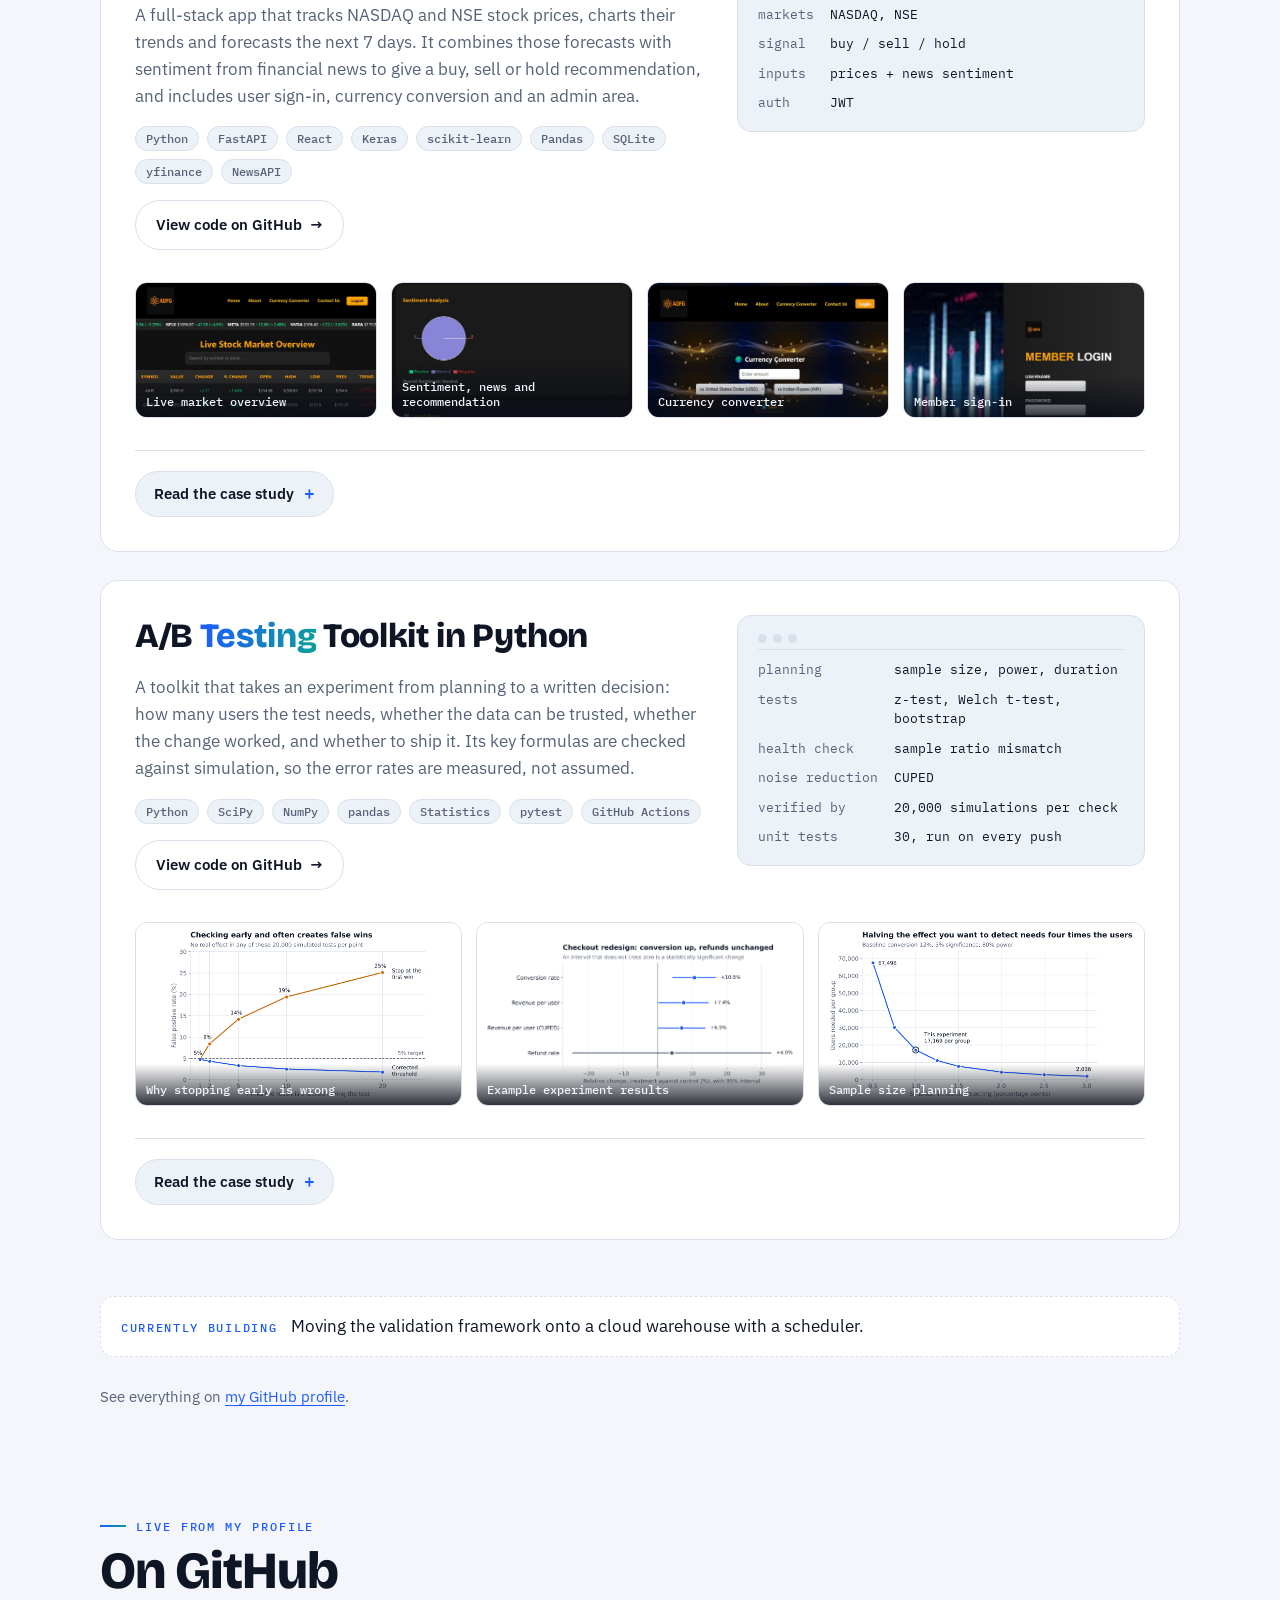
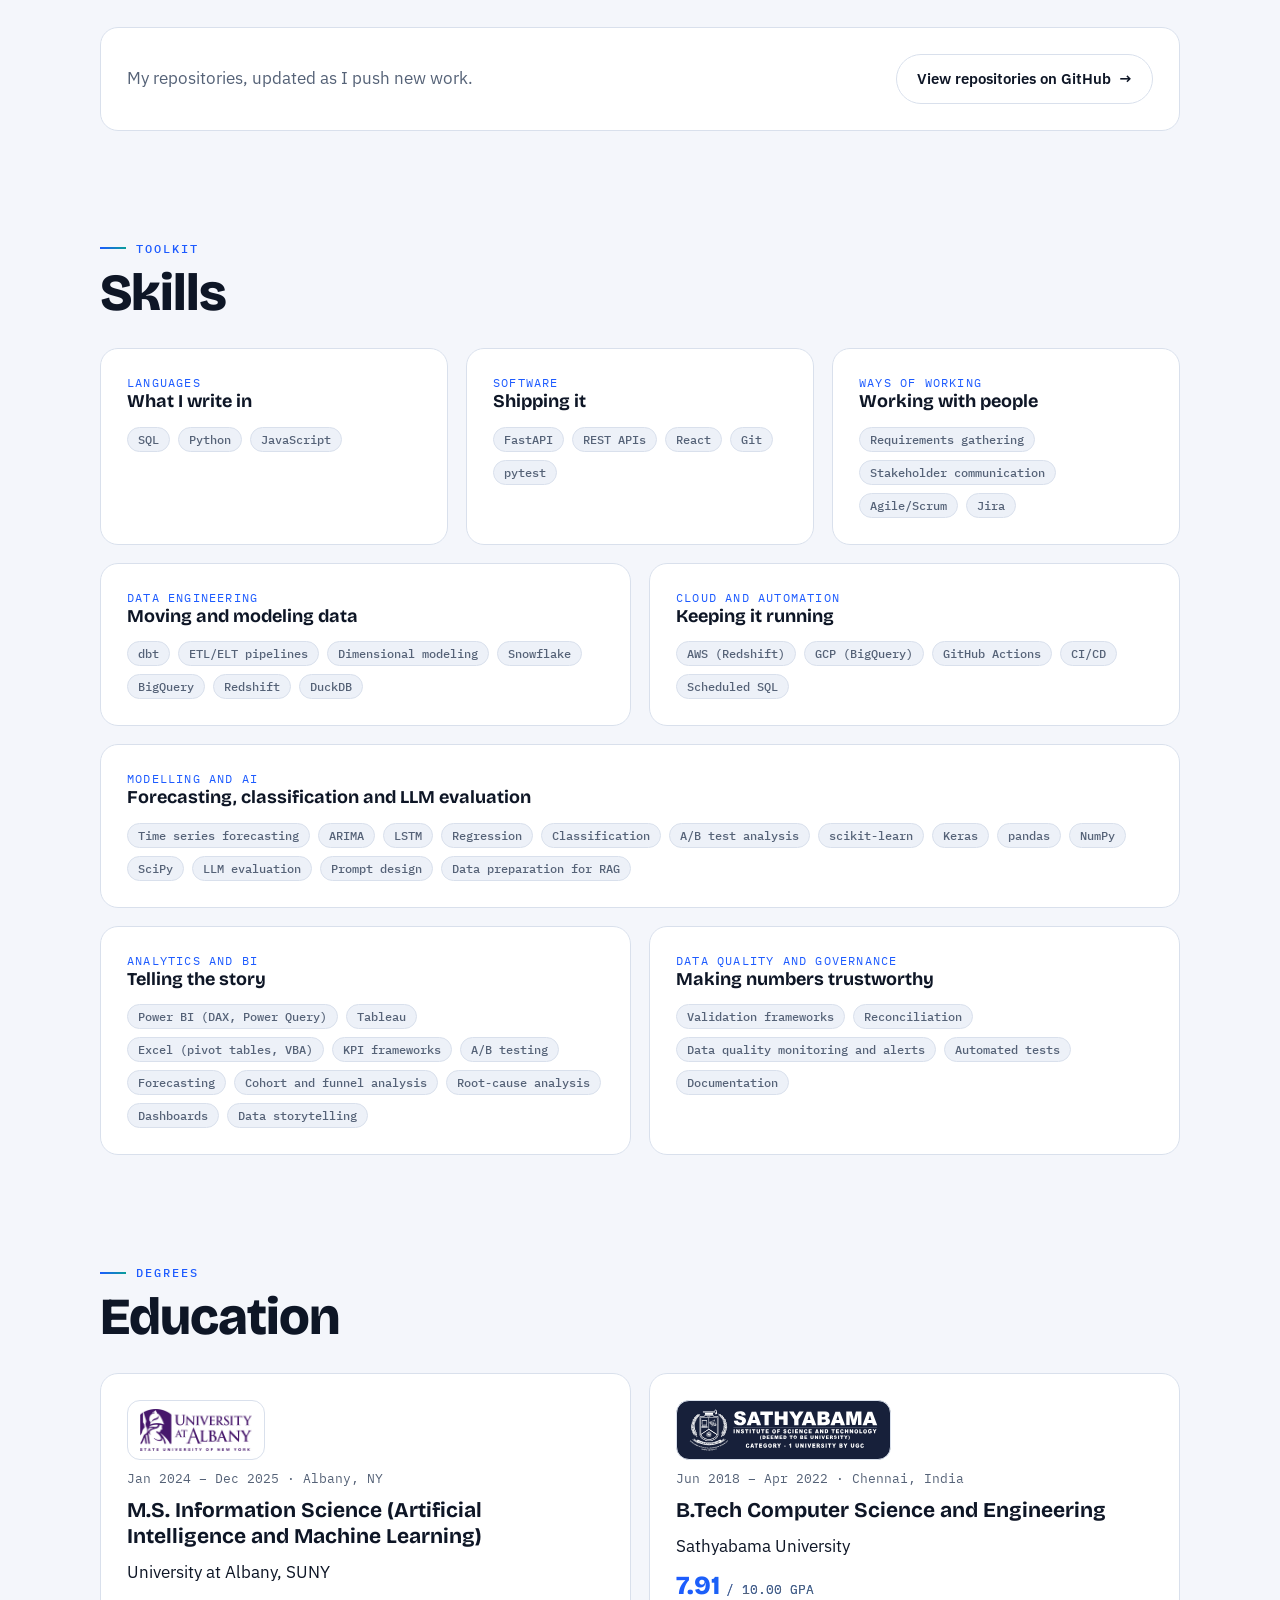
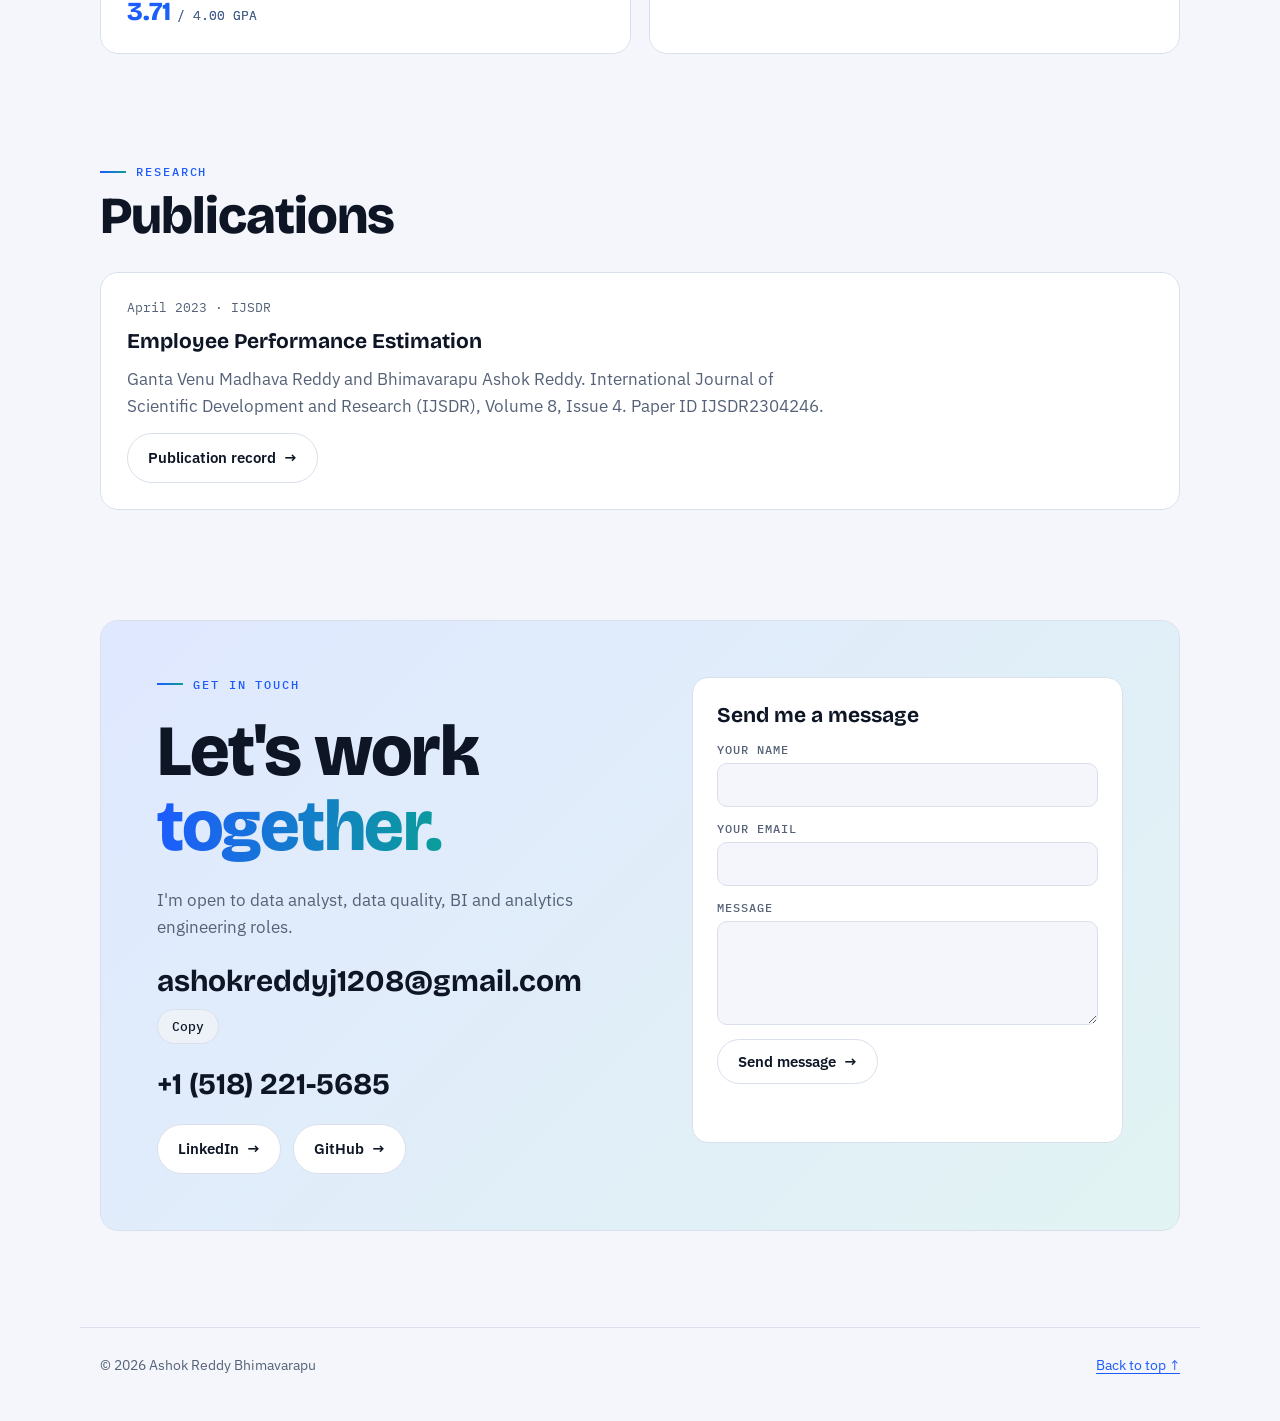
==== commit 611c9526: "Add data validation framework project" ====
--- a/index.html
+++ b/index.html
@@ -418,7 +418,7 @@
     <div class="stats">
       <div class="card stat"><strong class="grad" data-count="4.5" data-dec="1">4.5</strong><span>years at Broadridge, Optum and Dell</span></div>
       <a class="card stat" href="#projects"><strong class="grad" data-count="73.8" data-dec="1" data-suffix="M">73.8M</strong><span>fund votes analysed from SEC filings</span></a>
-      <a class="card stat" href="#projects"><strong class="grad" data-count="101">101</strong><span>automated dbt data tests in two projects</span></a>
+      <a class="card stat" href="#projects"><strong class="grad" data-count="122">122</strong><span>automated dbt data tests in three projects</span></a>
       <div class="card stat"><strong class="grad">M.S.</strong><span>AI and Machine Learning</span></div>
     </div>
 
@@ -534,7 +534,7 @@
       <p class="label">Selected work</p>
       <h2>Projects</h2>
     </div>
-    <article class="card lift project rv" id="stock-project" data-position="3">
+    <article class="card lift project rv" id="stock-project" data-position="4">
       <div class="pmain">
         <h3>Stock Market Analysis and <span class="grad">Prediction</span> Web App</h3>
         <p>A full-stack app that tracks NASDAQ and NSE stock prices, charts their trends and forecasts the next 7 days. It combines those forecasts with sentiment from financial news to give a buy, sell or hold recommendation, and includes user sign-in, currency conversion and an admin area.</p>
@@ -599,7 +599,7 @@
       </details>
     </article>
     <div class="pstack" id="more-projects" hidden></div>
-    <p class="building rv"><strong>Currently building</strong><span>A public data validation framework: scheduled checks that reconcile three data sources and alert on failures.</span></p>
+    <p class="building rv"><strong>Currently building</strong><span>Moving the validation framework onto a cloud warehouse with a scheduler.</span></p>
     <p class="note rv">See everything on <a href="https://github.com/AshokReddy010" target="_blank" rel="noopener">my GitHub profile</a>.</p>
   </section>
 
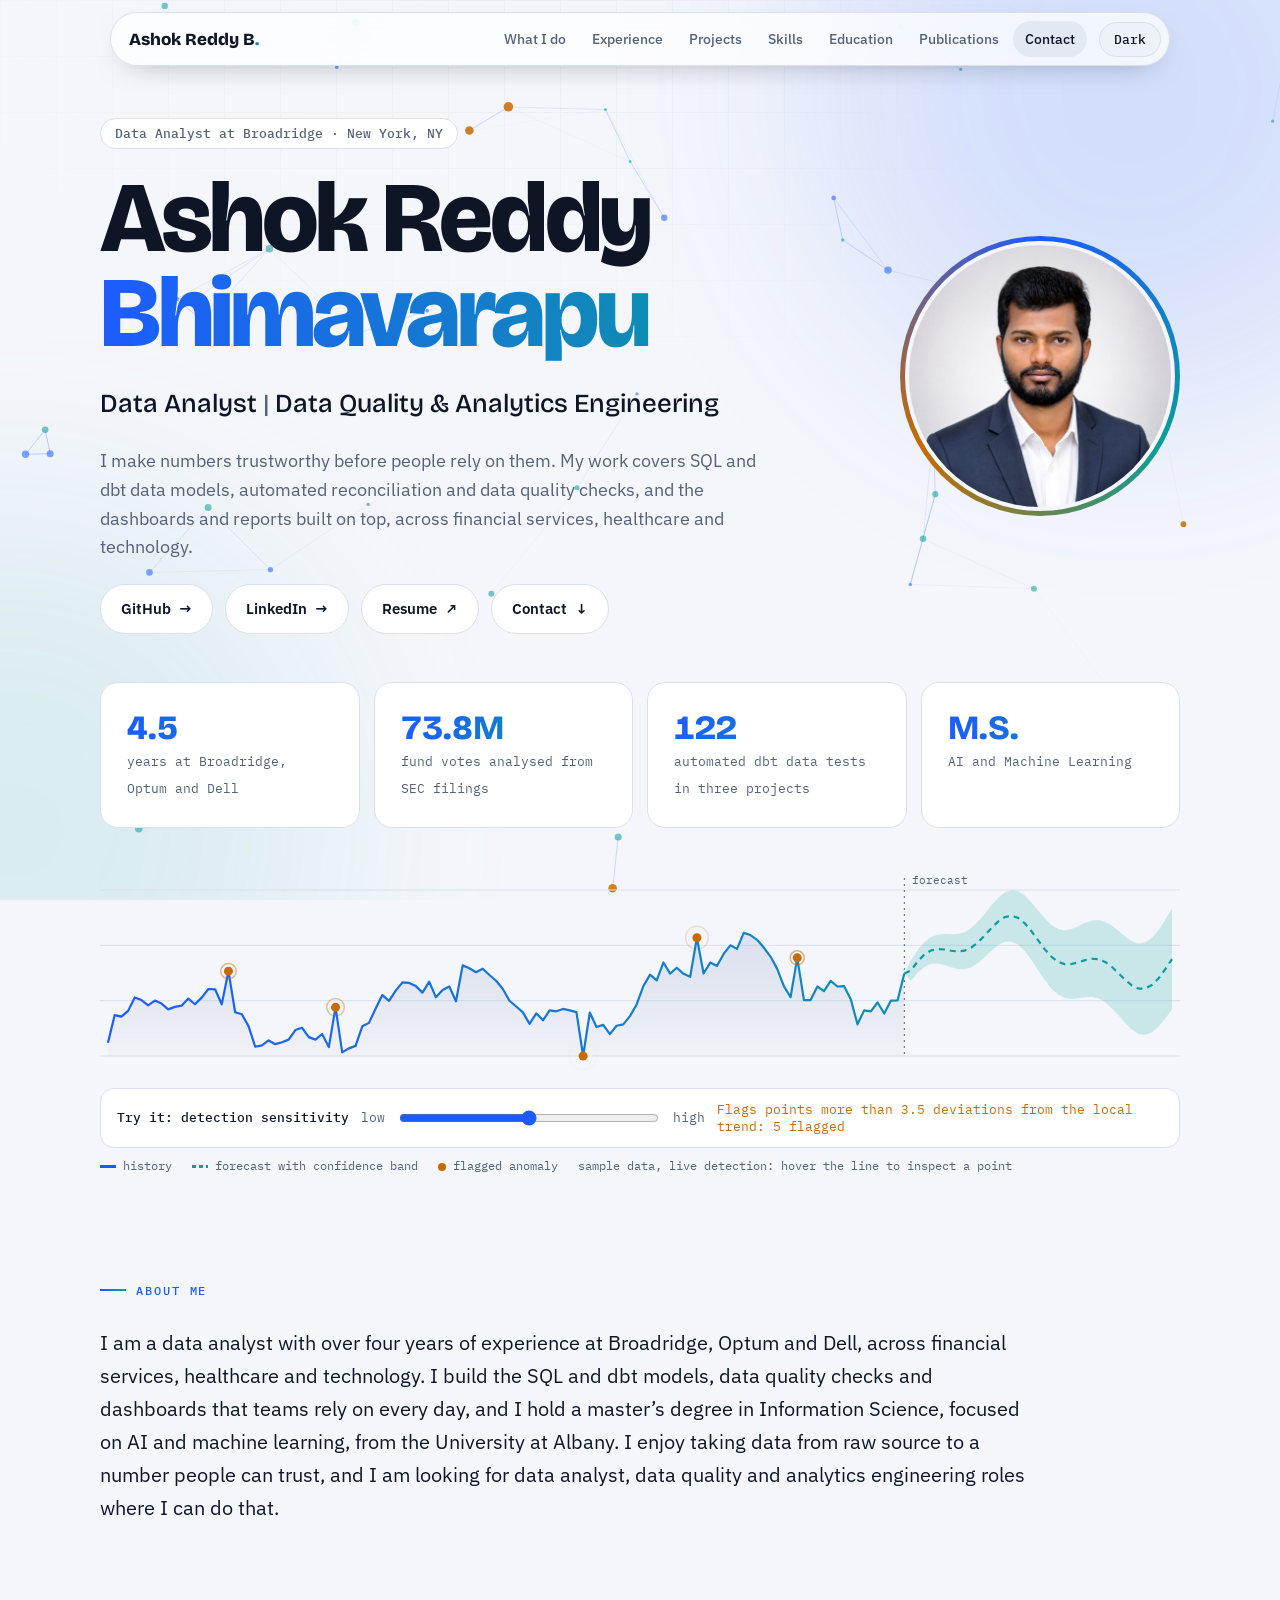
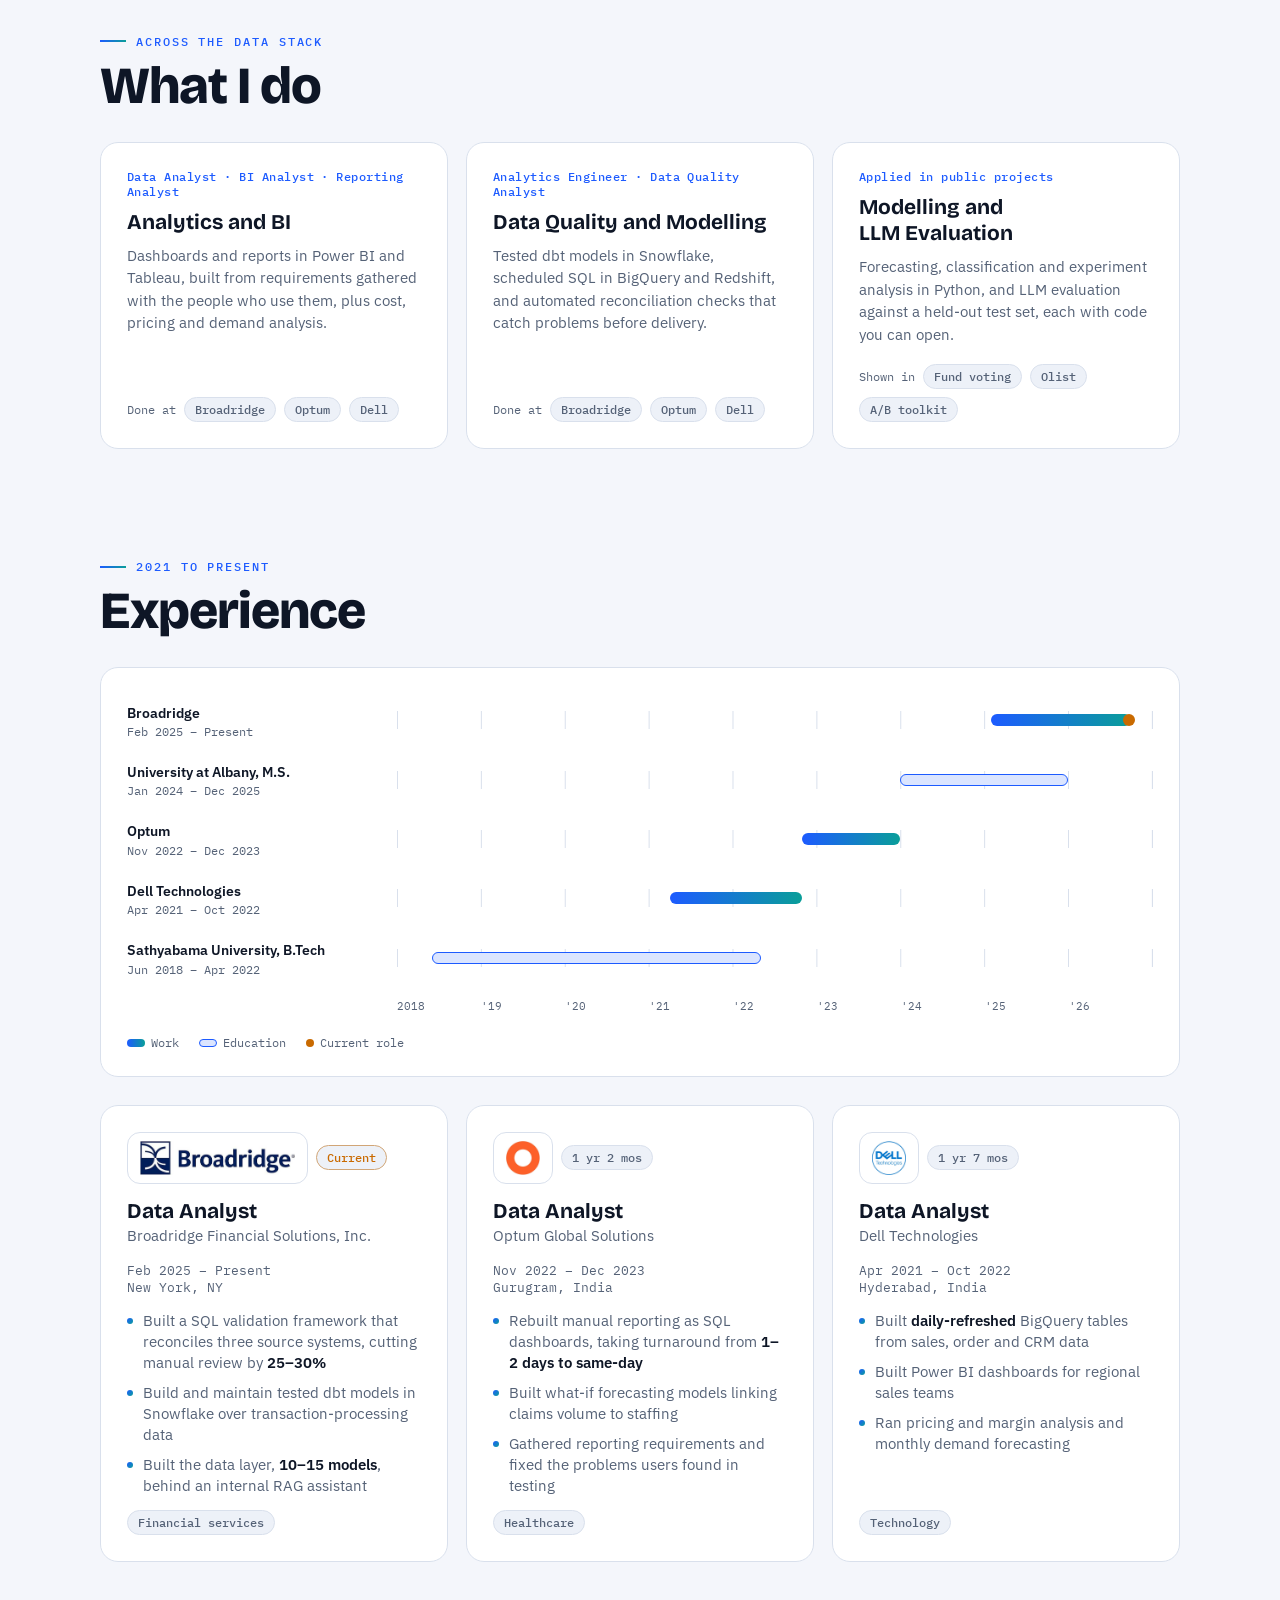
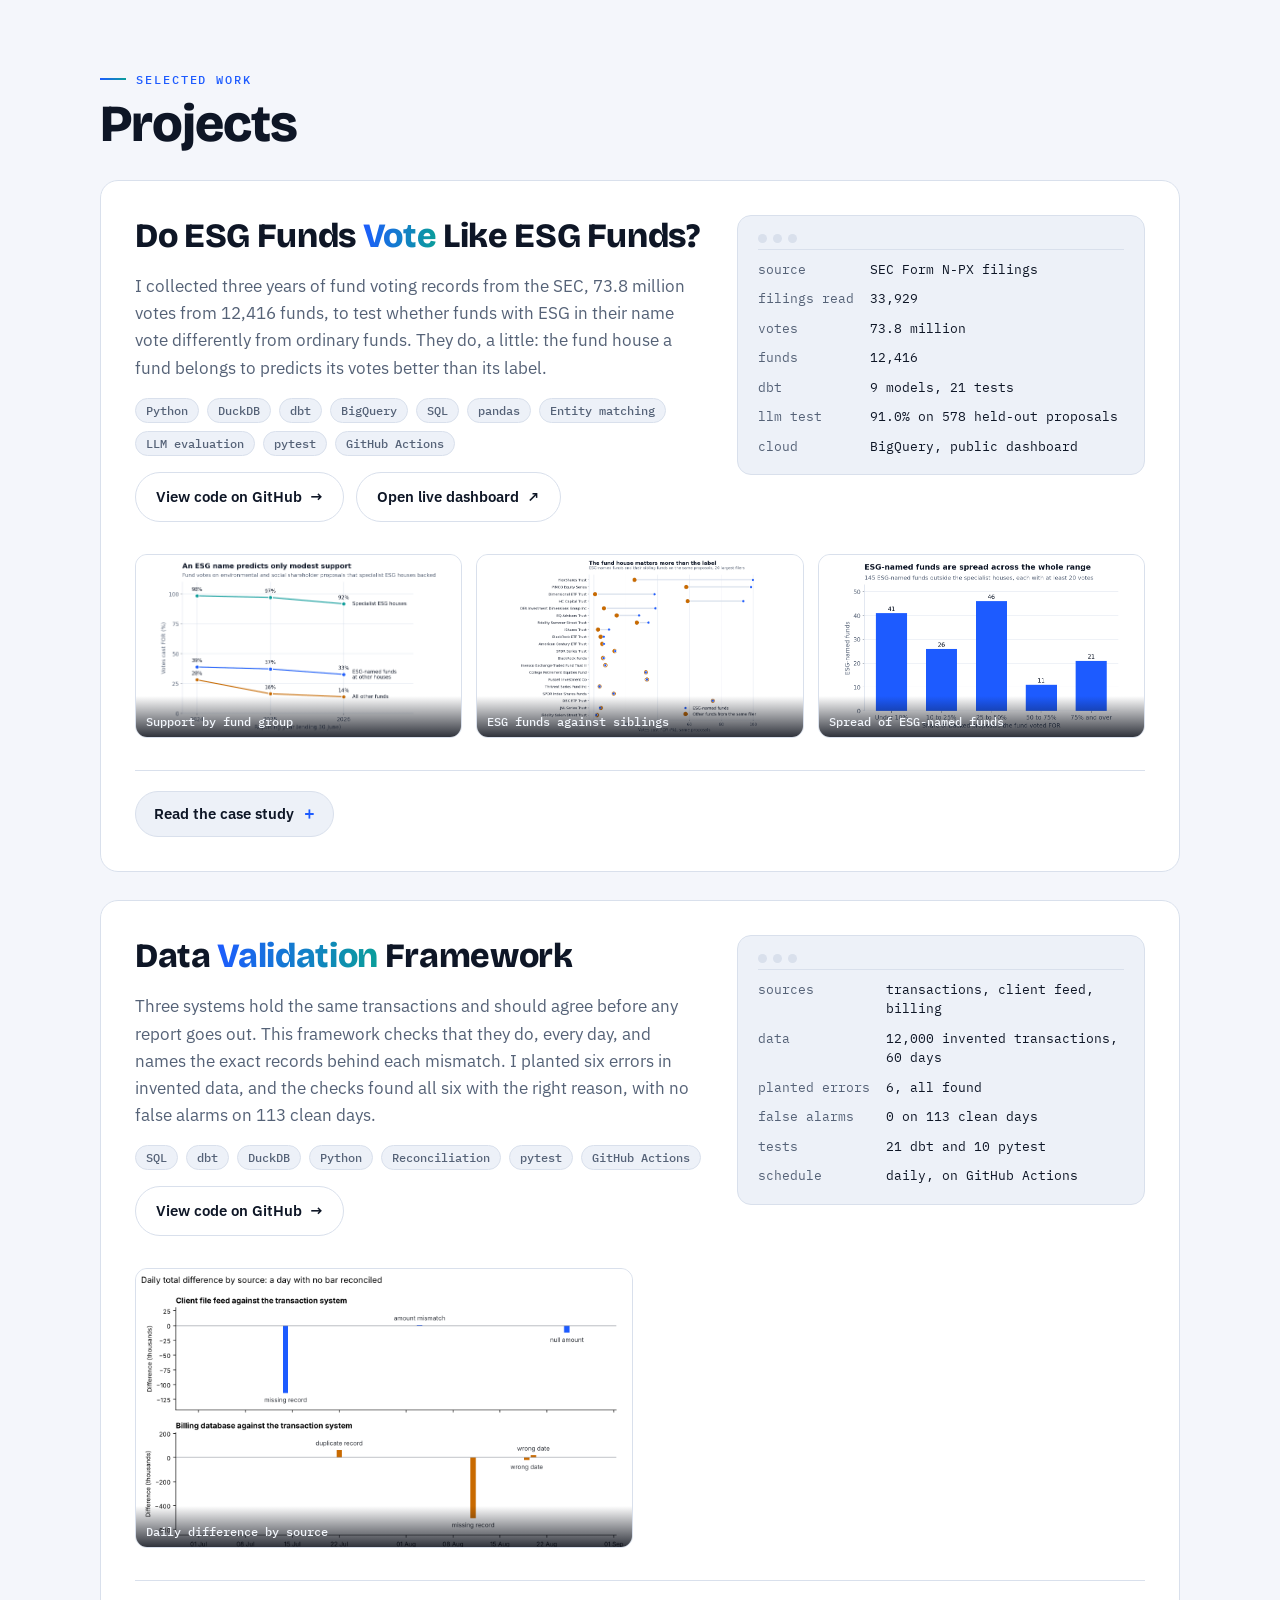
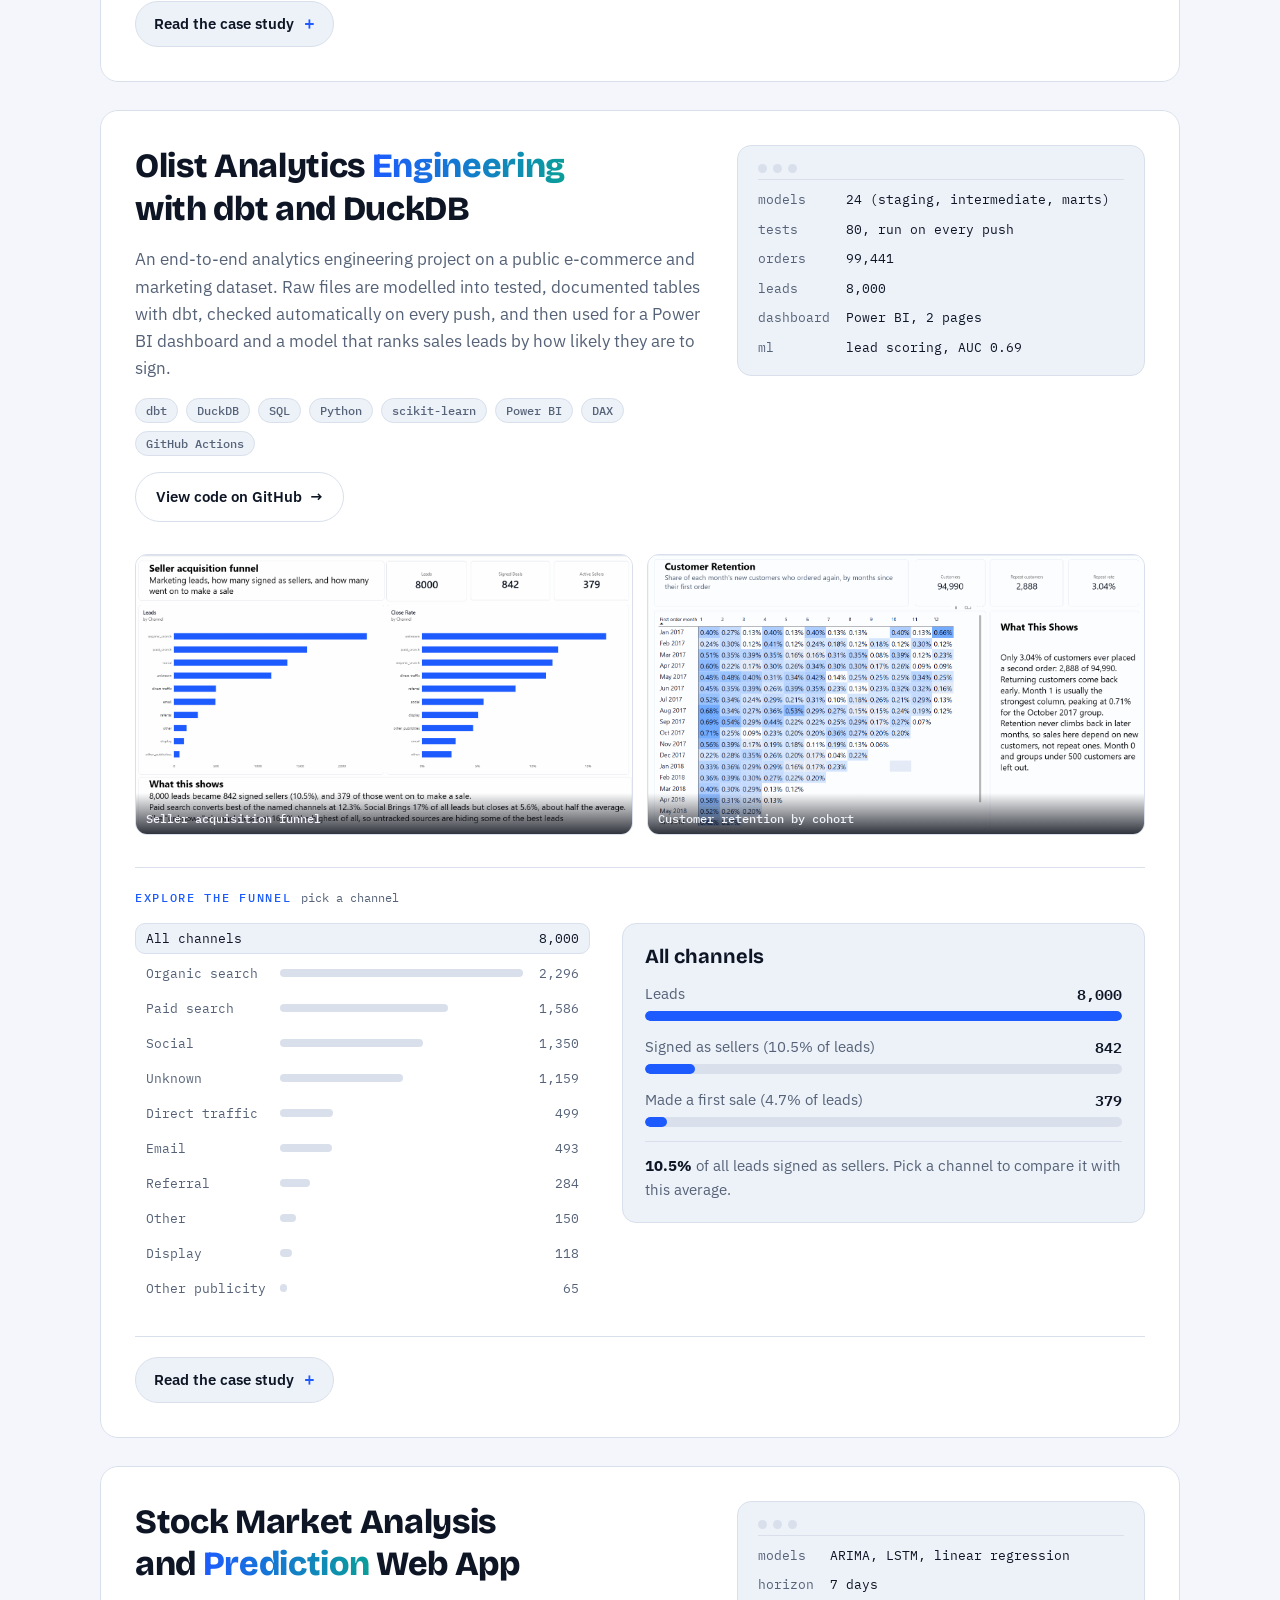
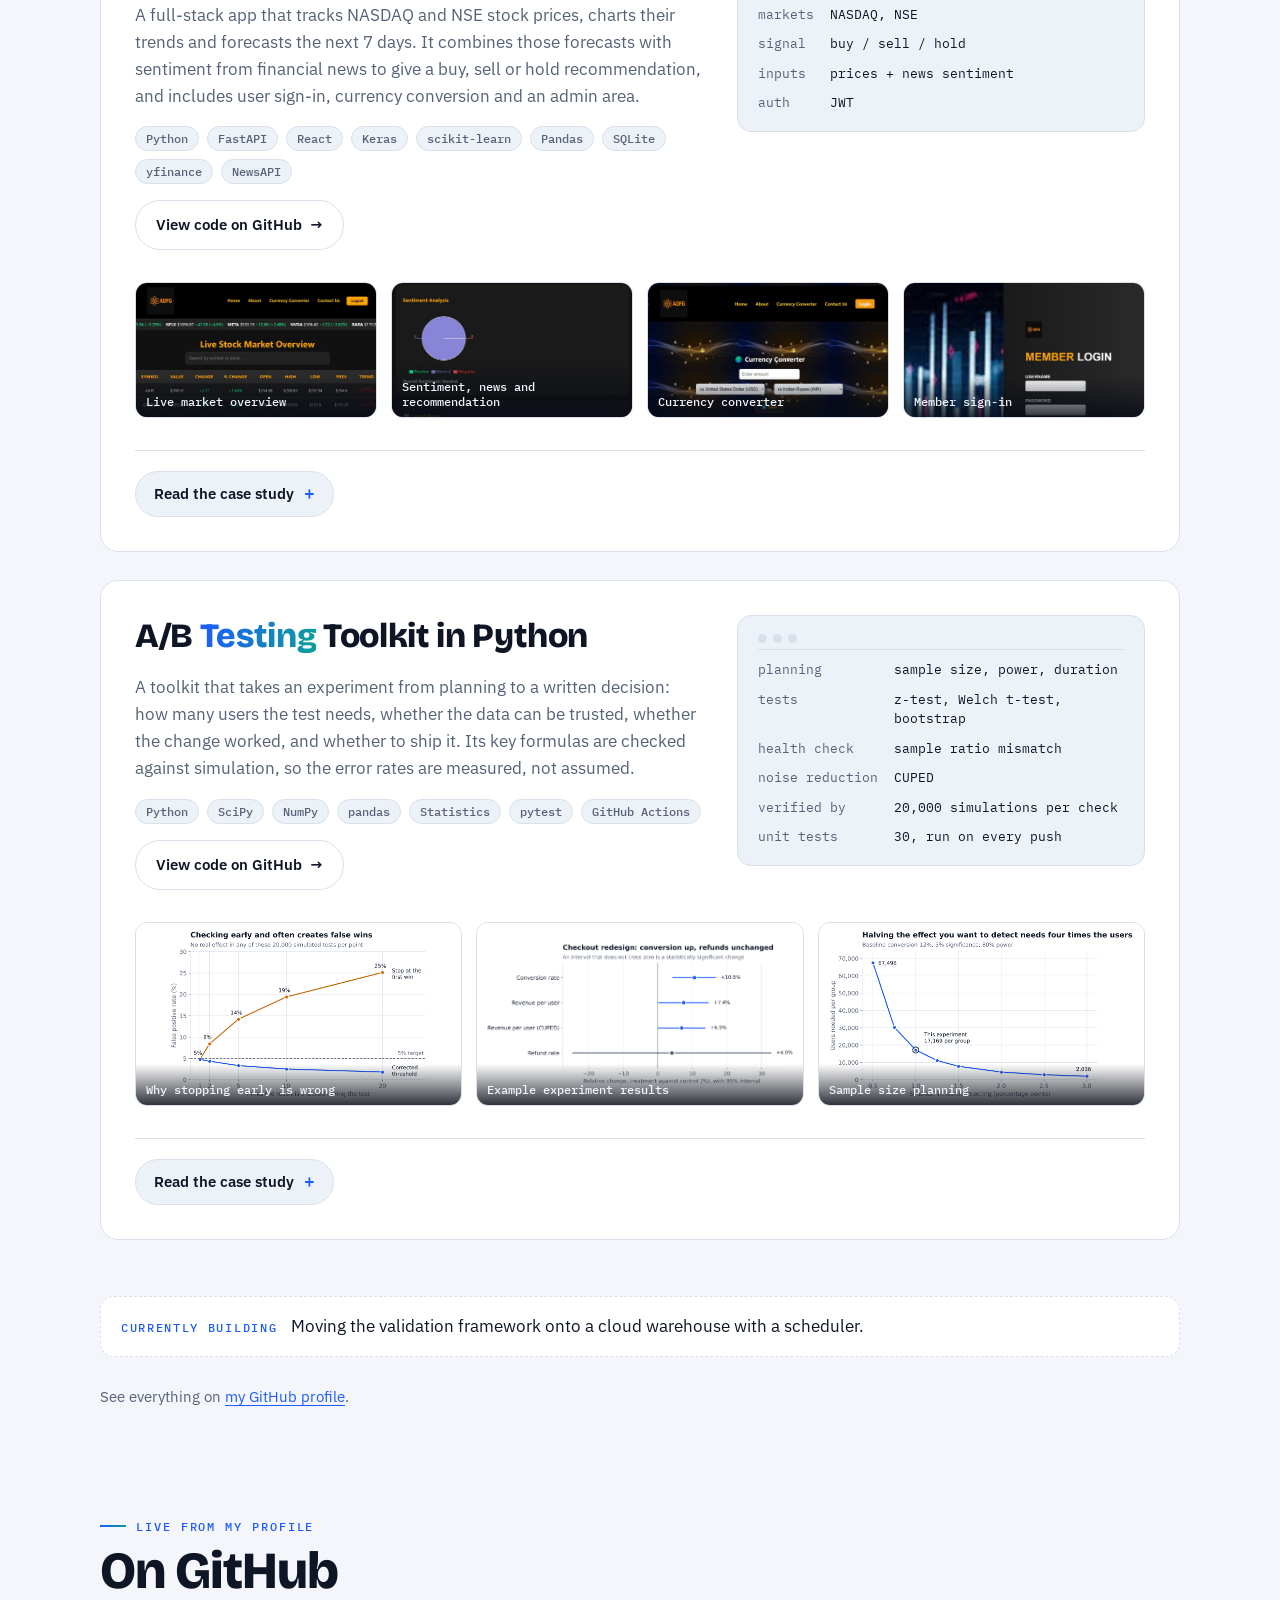
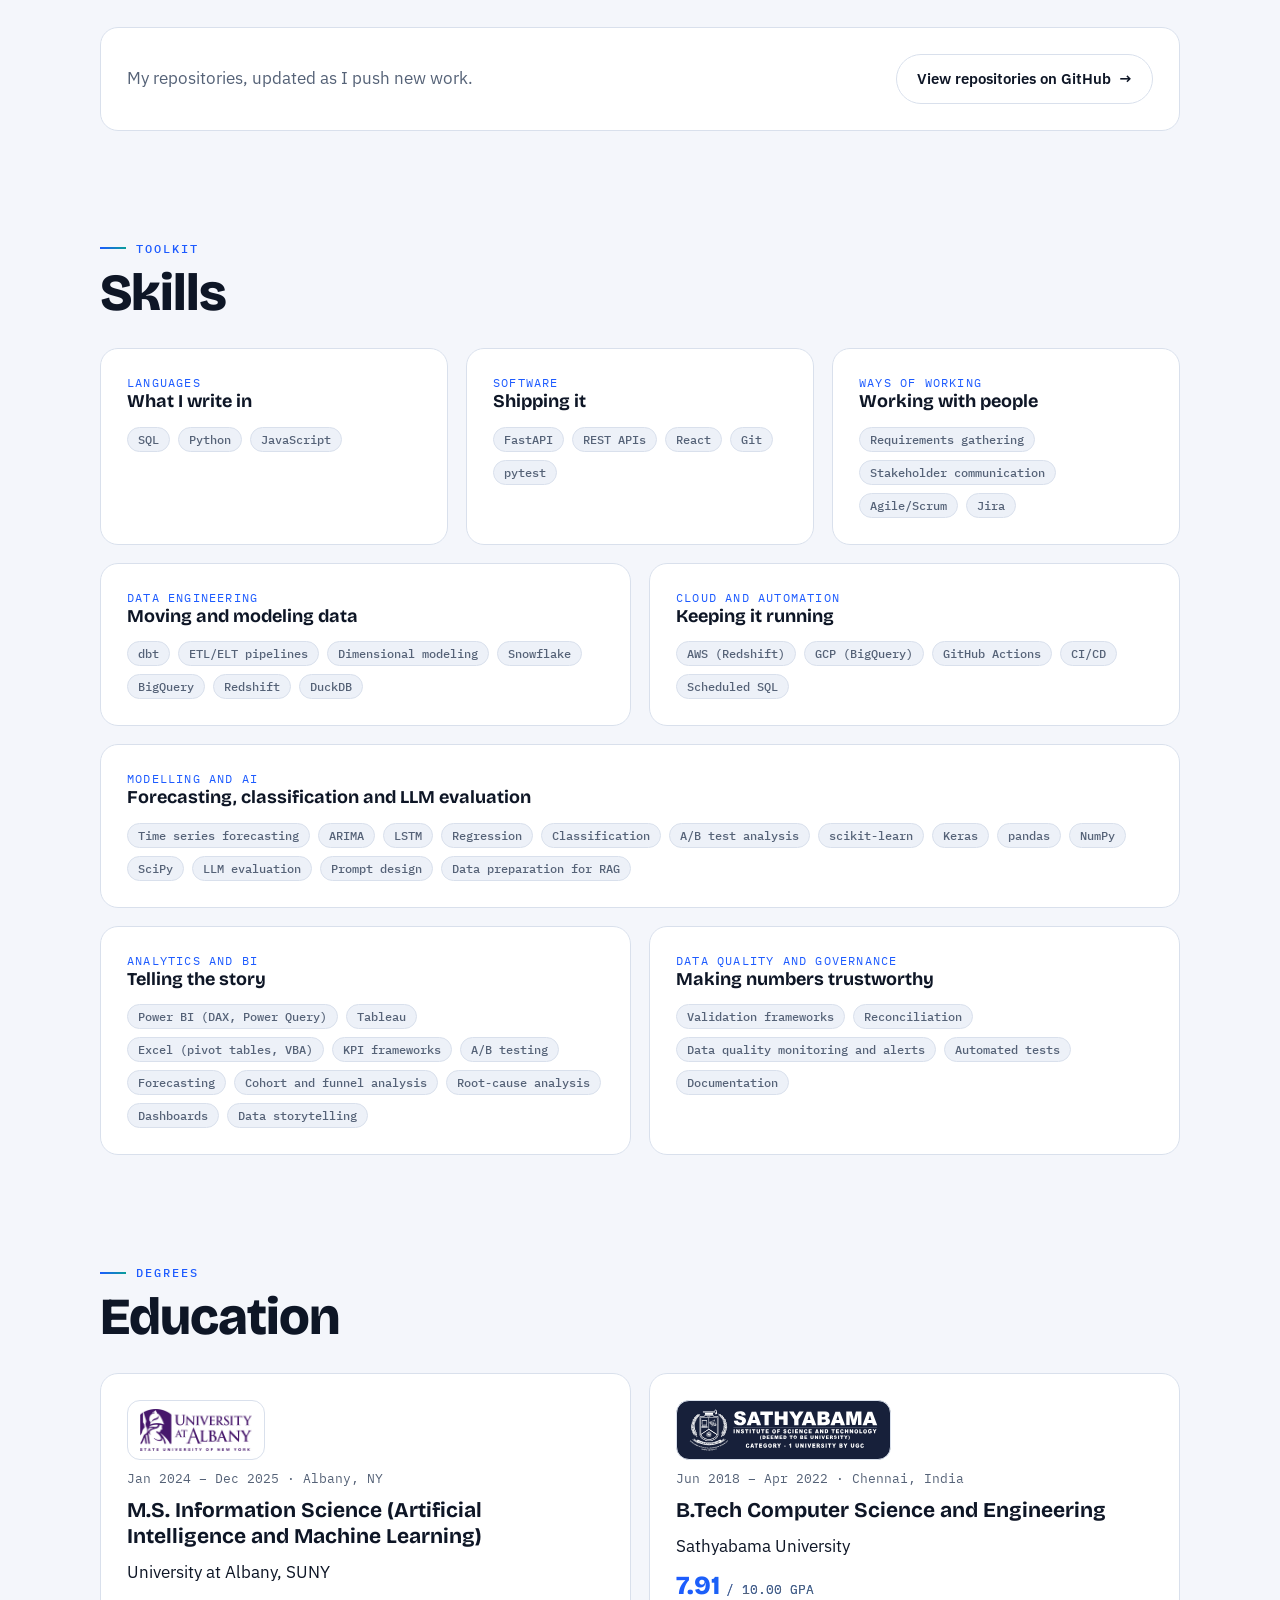
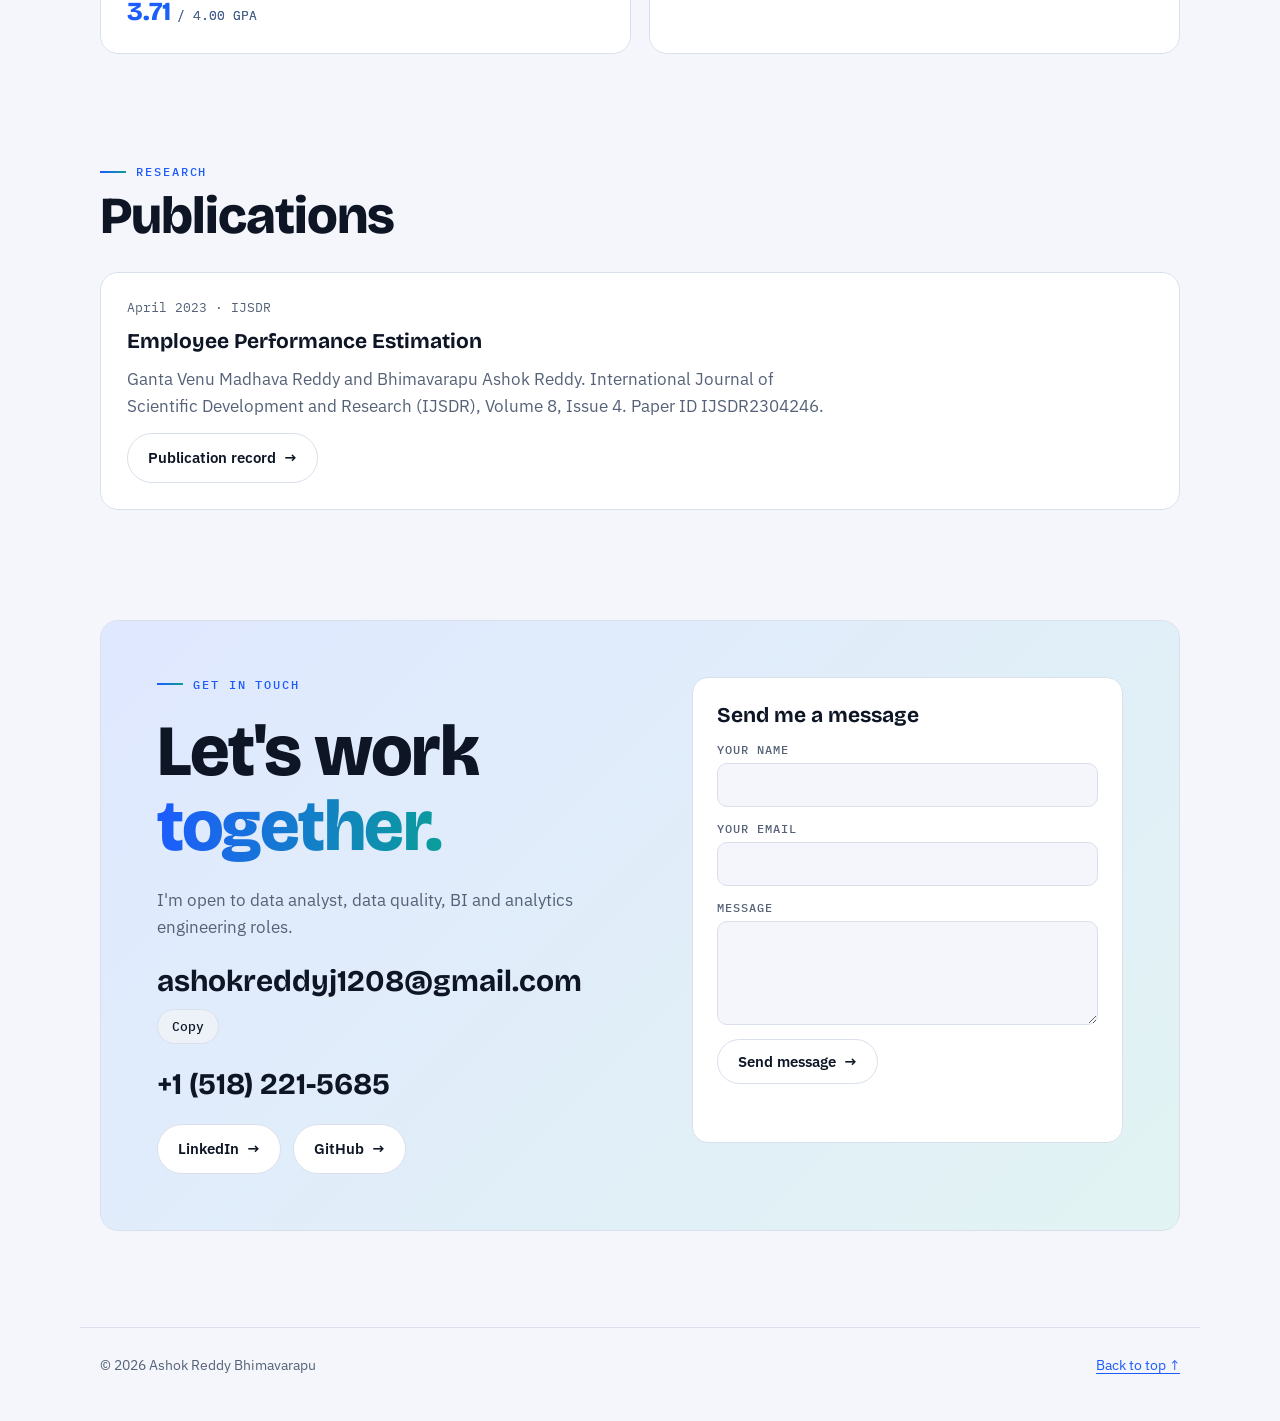
==== commit 32764fde: "Add live dashboard link to the fund voting project" ====
--- a/index.html
+++ b/index.html
@@ -1064,7 +1064,10 @@
       if (pr.description) main.appendChild(el('p', null, pr.description));
       if (Array.isArray(pr.tags) && pr.tags.length) { var ul = el('ul', 'chips'); pr.tags.forEach(function (x) { ul.appendChild(el('li', 'chip', String(x))); }); main.appendChild(ul); }
       var url = safeUrl(pr.link);
-      if (url) { var w = el('div', 'links'), a = el('a', 'cta solid', 'View code on GitHub '); a.appendChild(el('b', null, '→')); a.href = url; a.target = '_blank'; a.rel = 'noopener'; w.appendChild(a); main.appendChild(w); }
+      if (url) { var w = el('div', 'links'), a = el('a', 'cta solid', 'View code on GitHub '); a.appendChild(el('b', null, '→')); a.href = url; a.target = '_blank'; a.rel = 'noopener'; w.appendChild(a);
+        var demo = safeUrl(pr.demo);
+        if (demo) { var d = el('a', 'cta', (pr.demoLabel || 'Open live dashboard') + ' '); d.appendChild(el('b', null, '↗')); d.href = demo; d.target = '_blank'; d.rel = 'noopener'; w.appendChild(d); }
+        main.appendChild(w); }
       card.appendChild(main);
       if (Array.isArray(pr.spec) && pr.spec.length) {
         var dl = el('dl', 'spec'), dots = el('div', 'dots'); dots.setAttribute('aria-hidden', 'true');
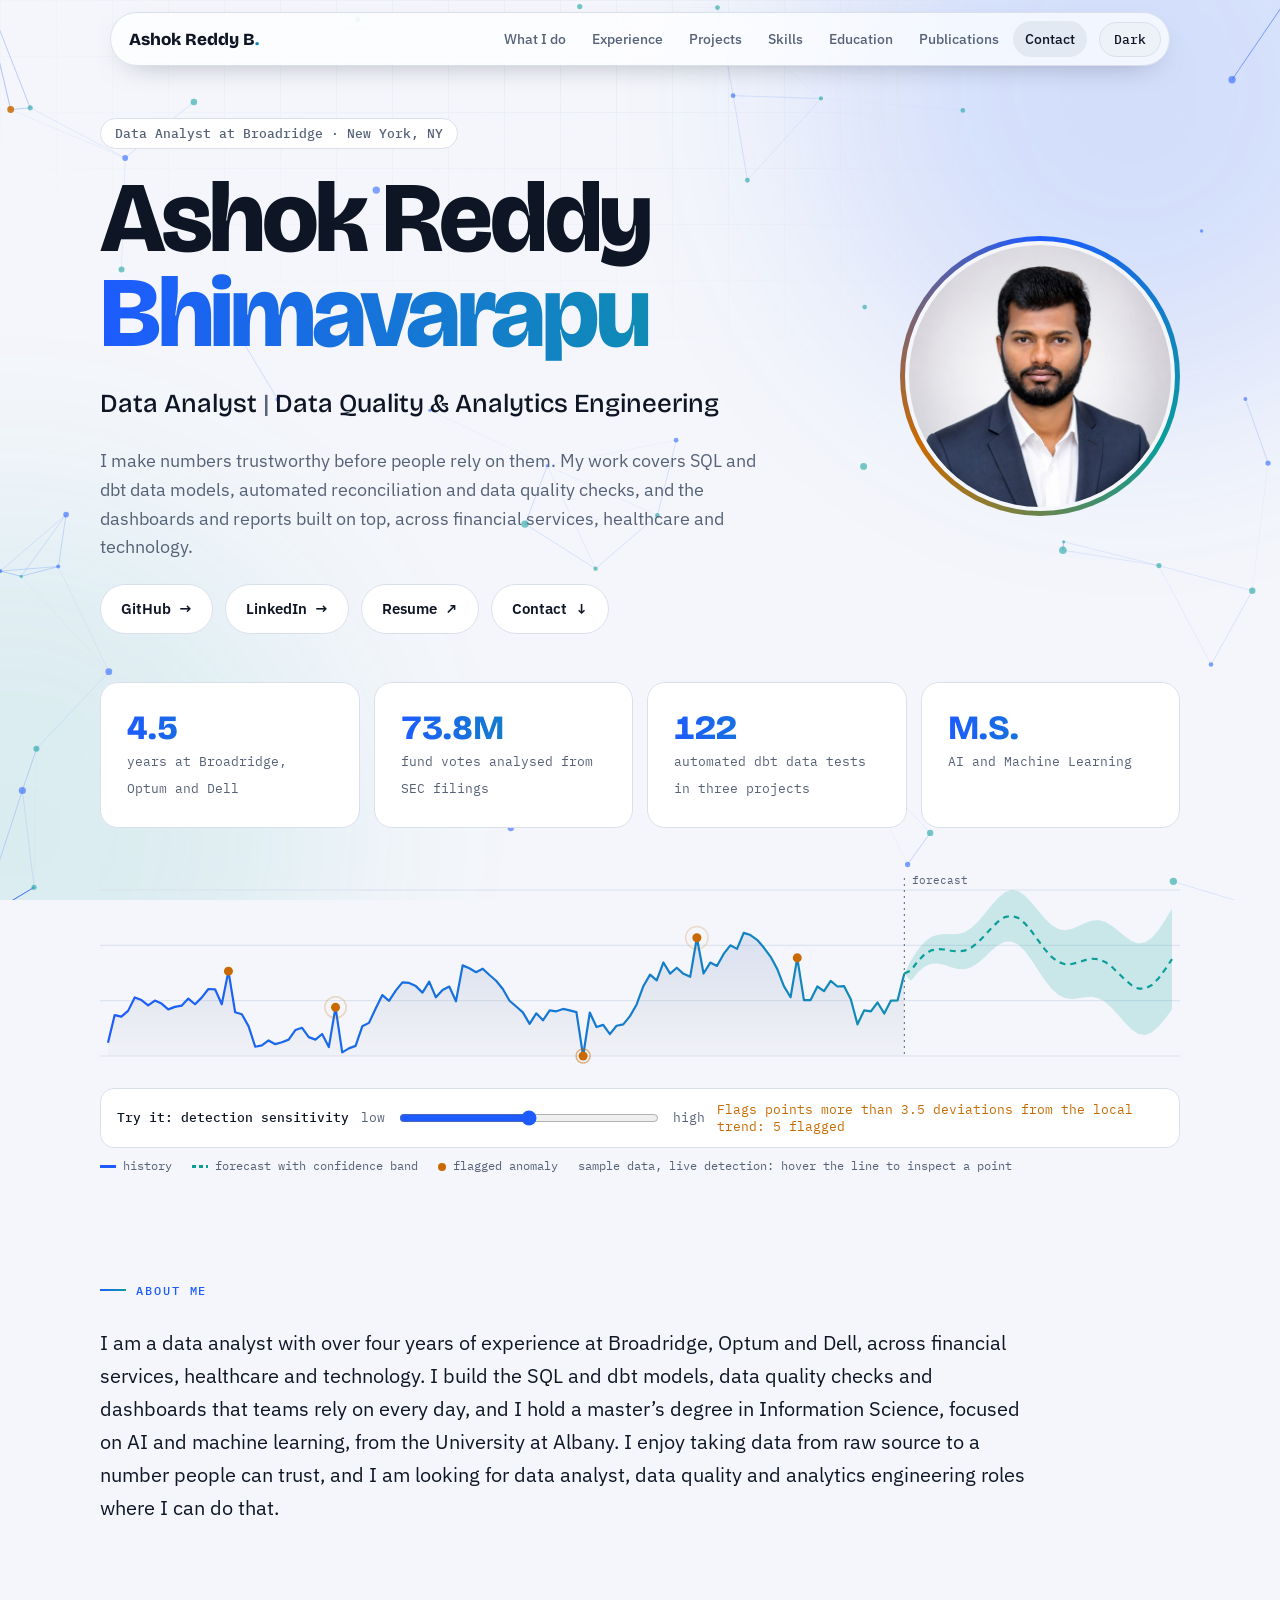
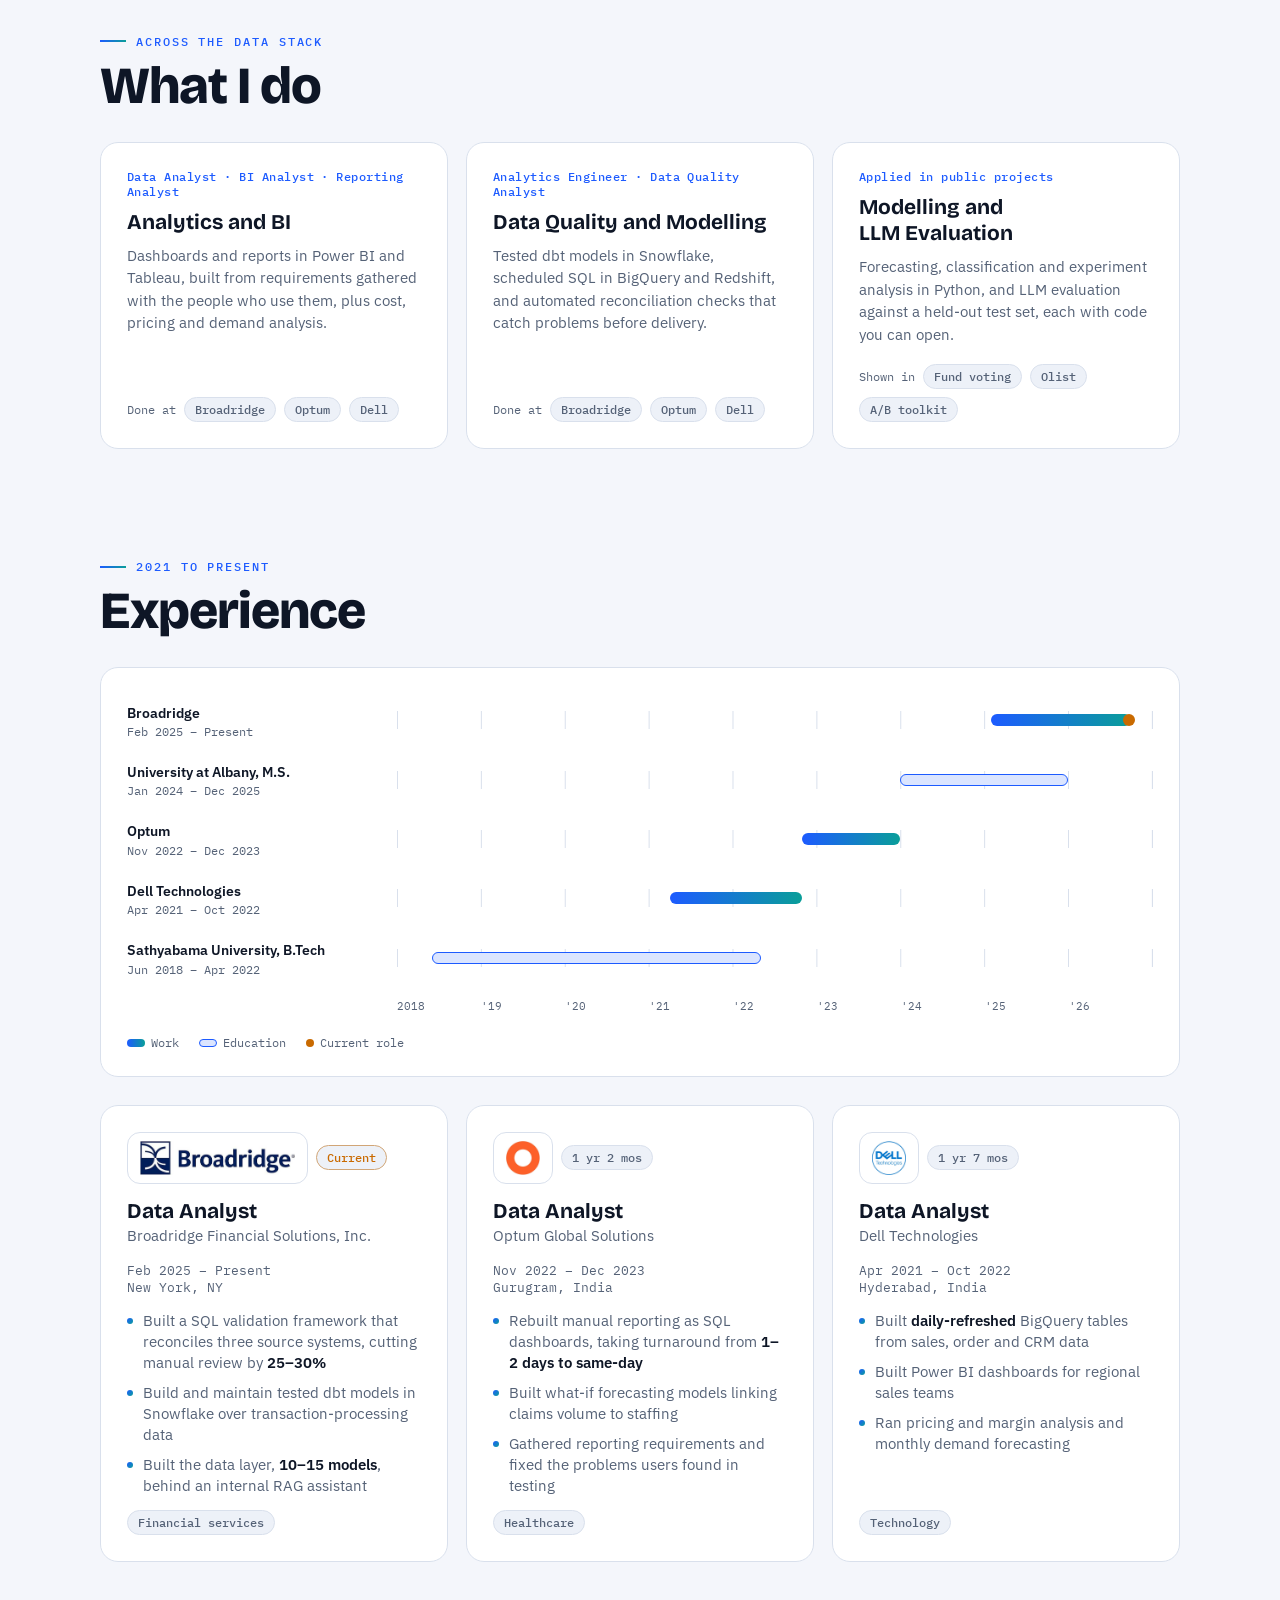
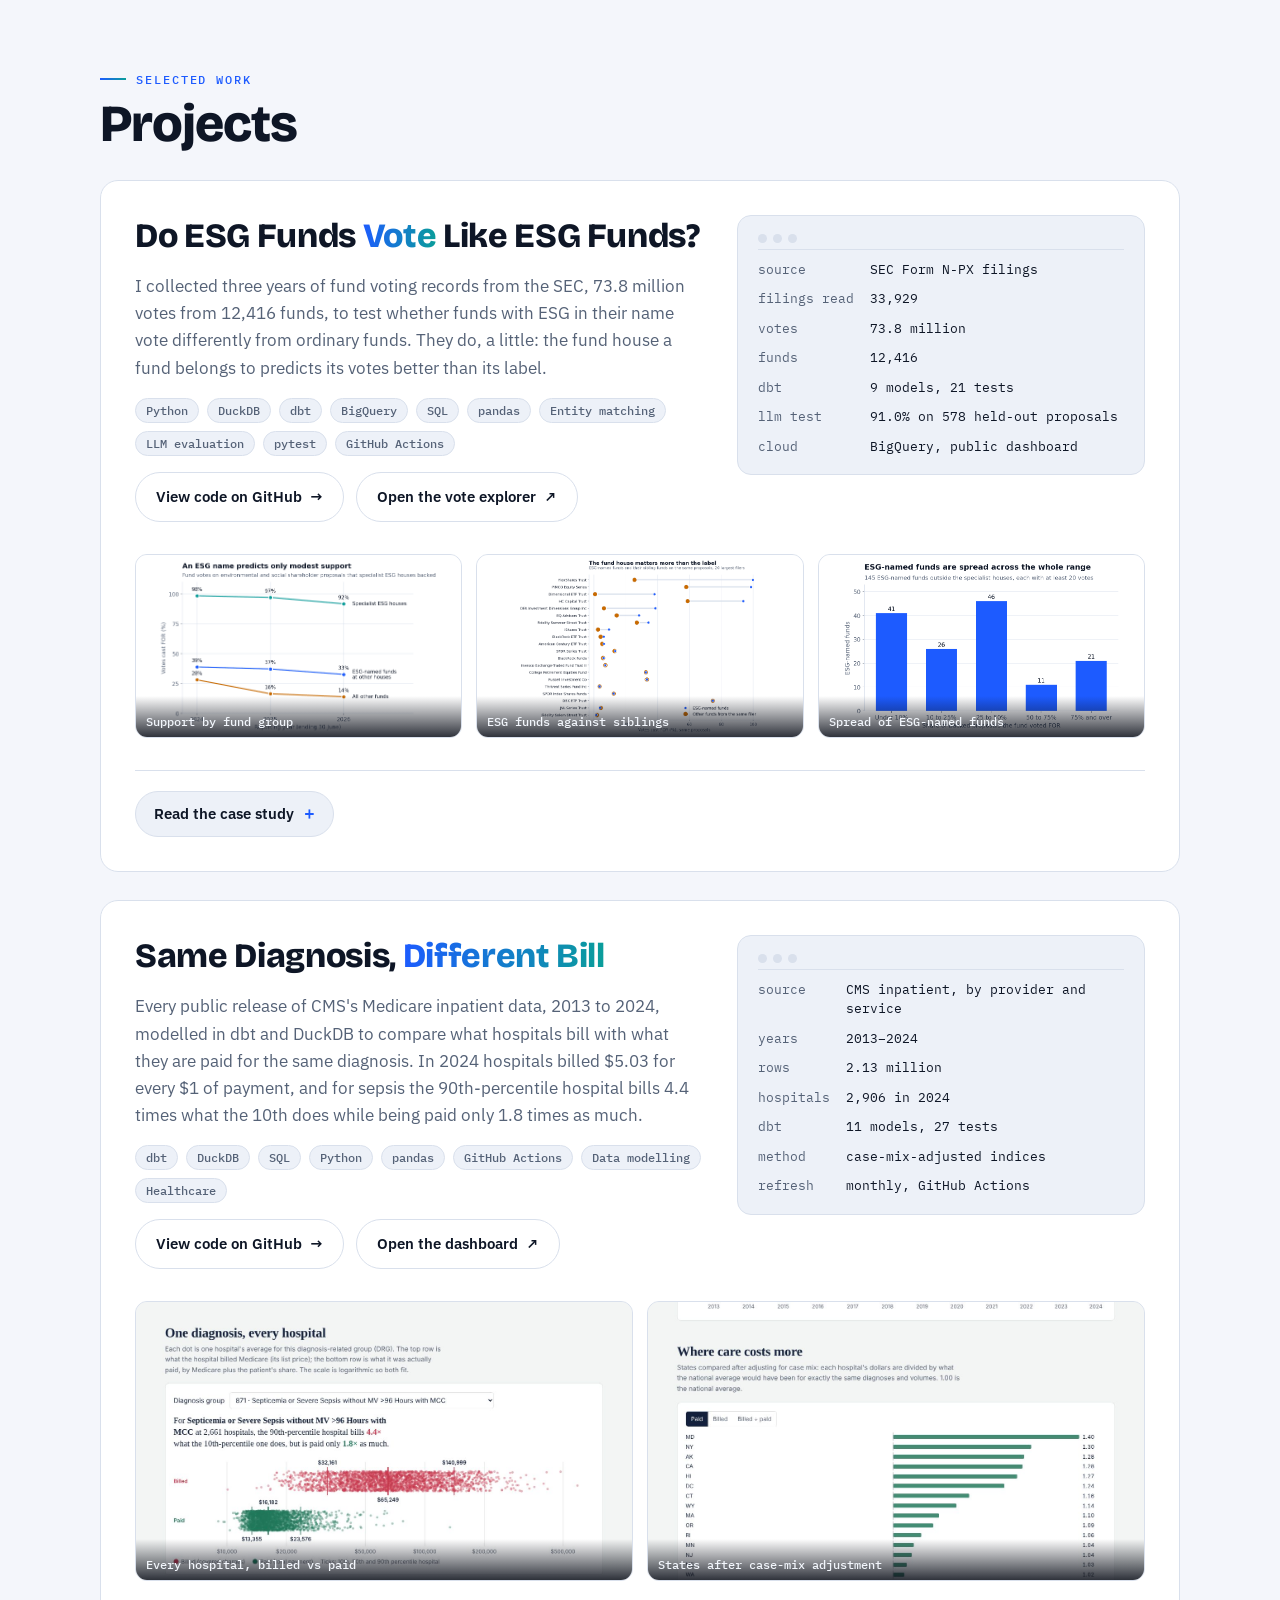
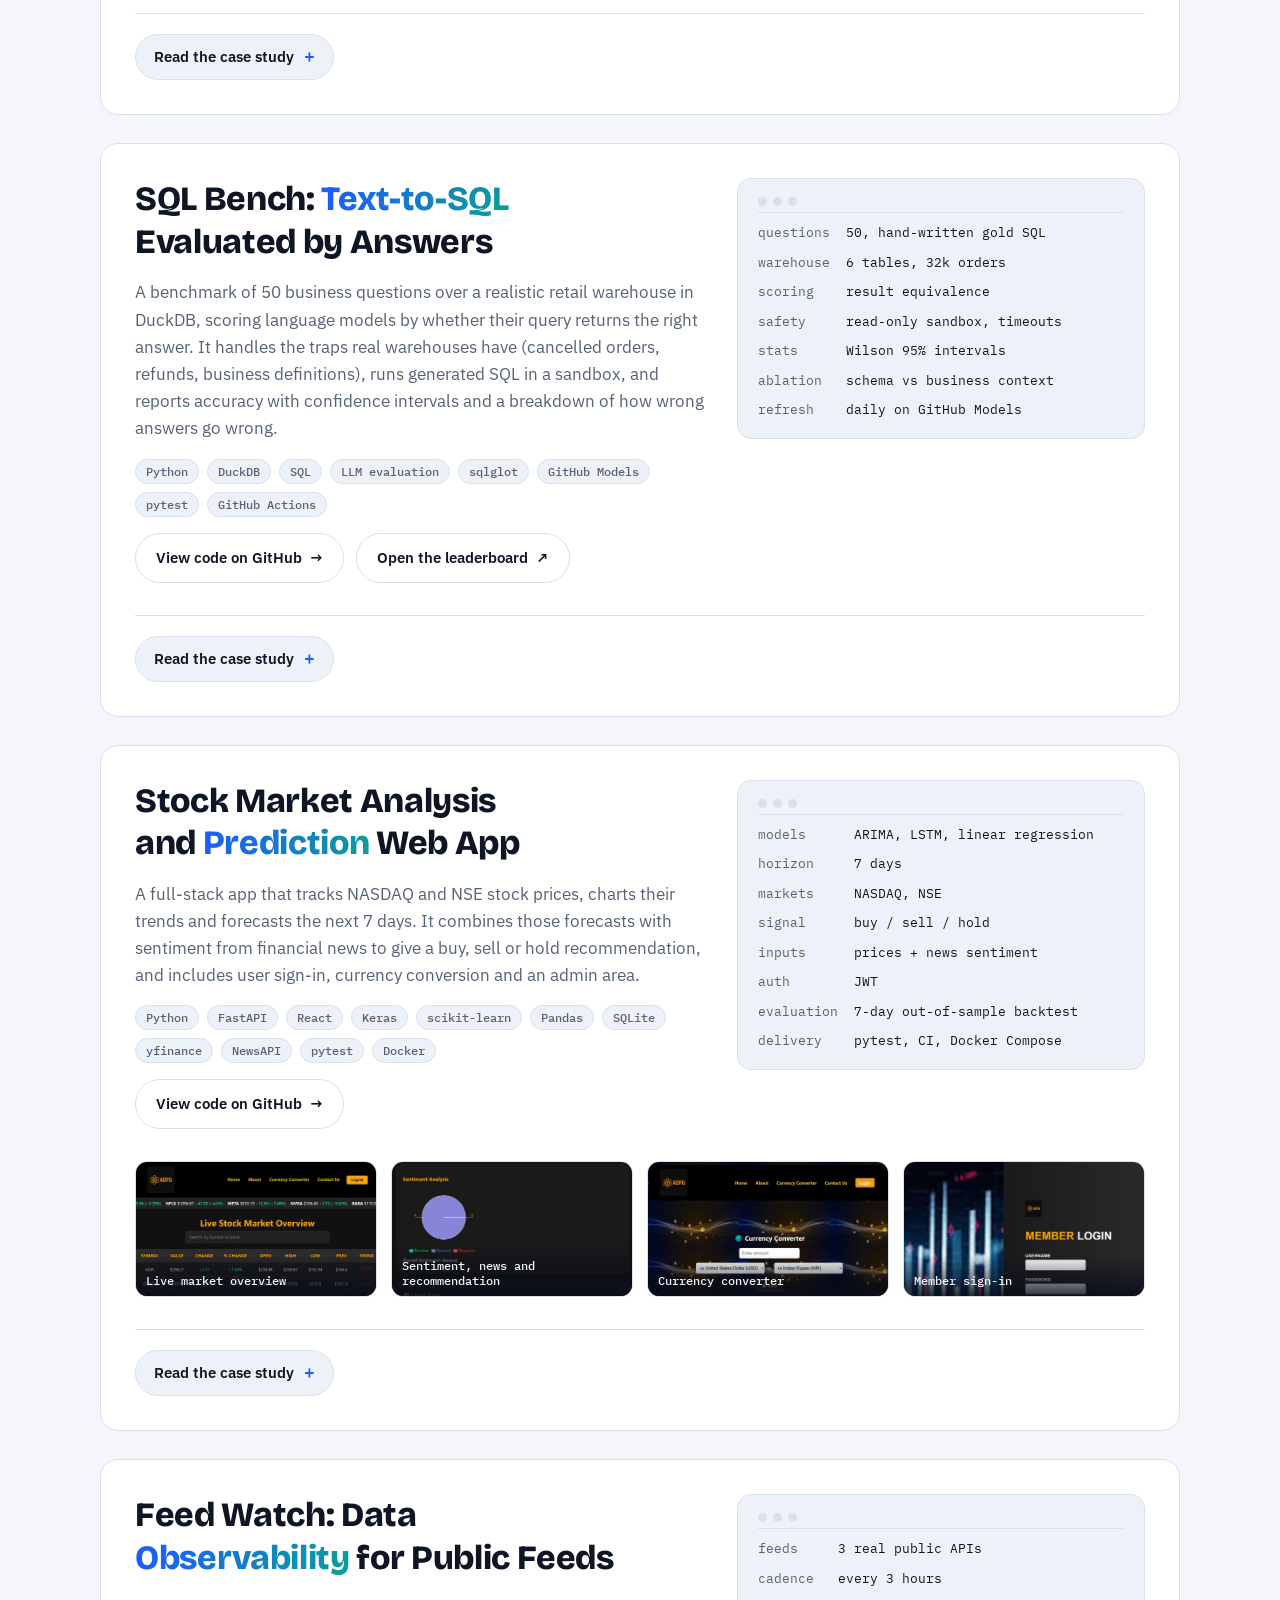
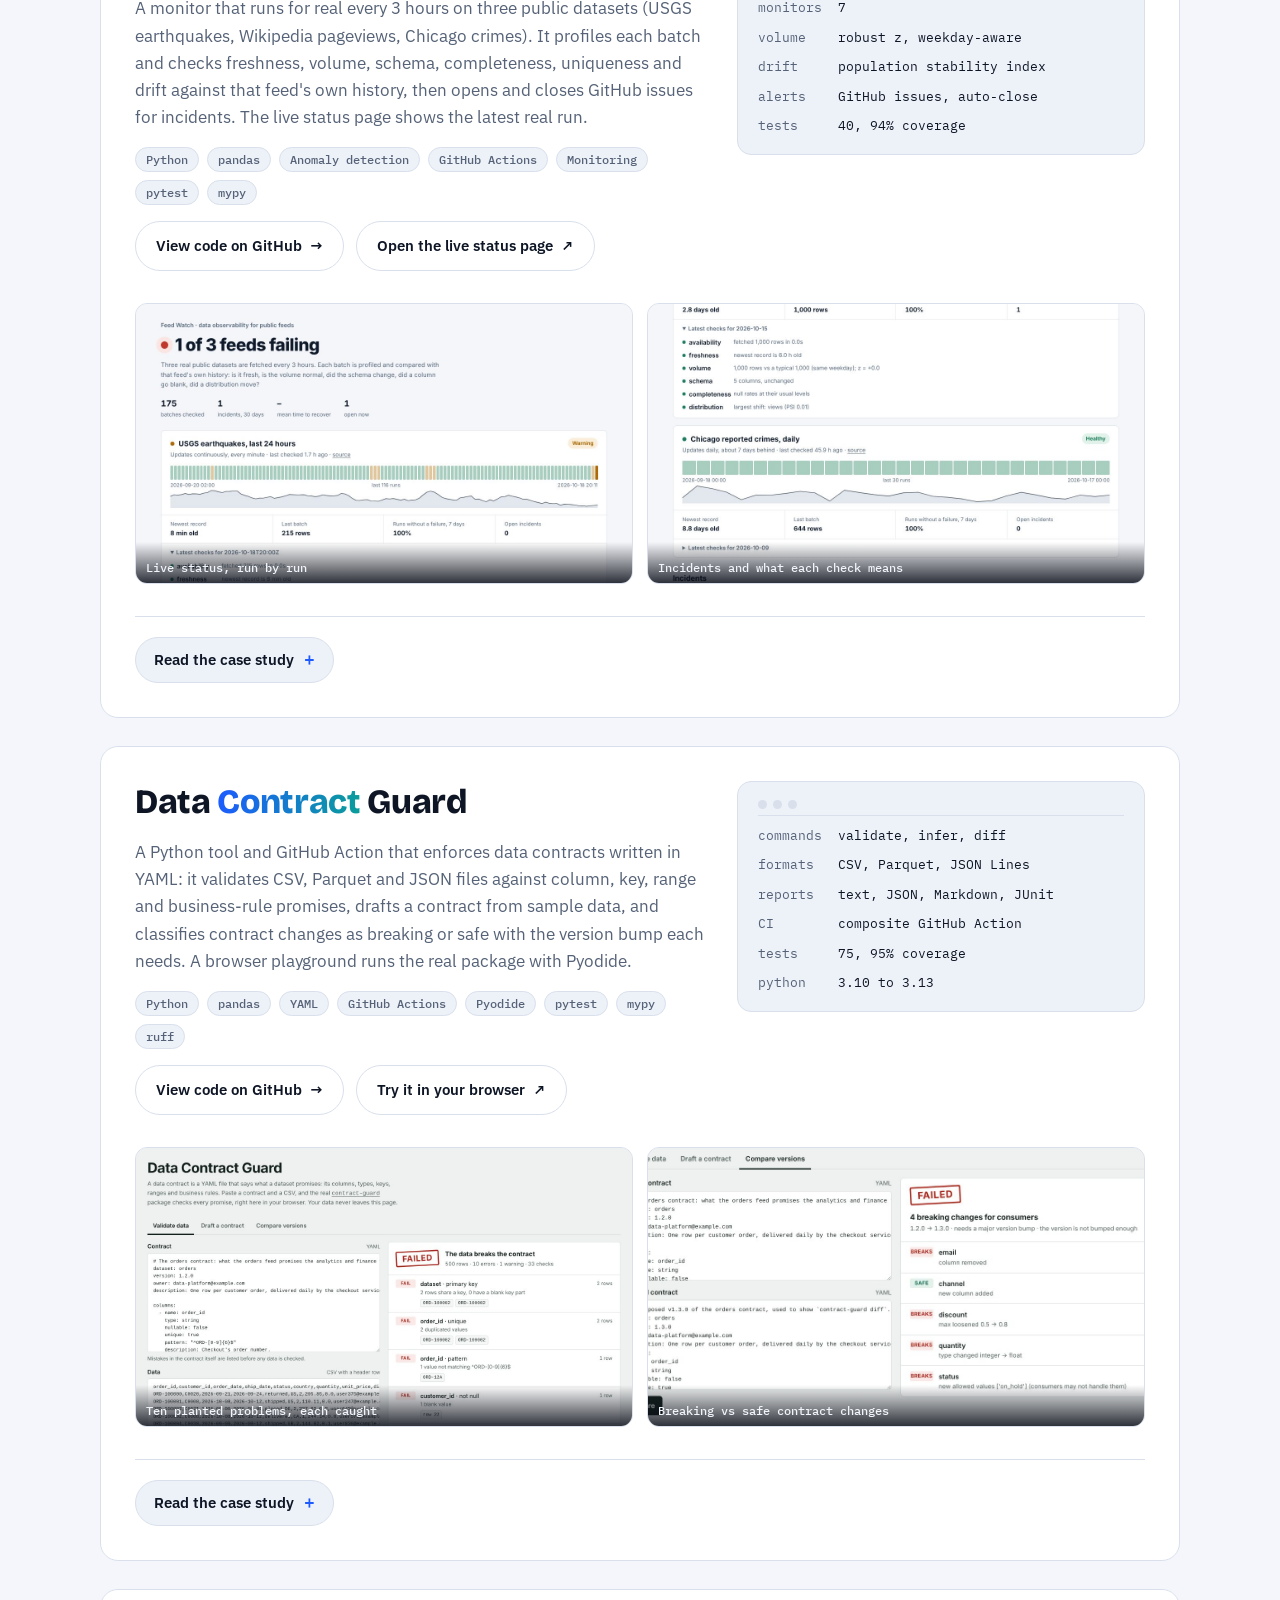
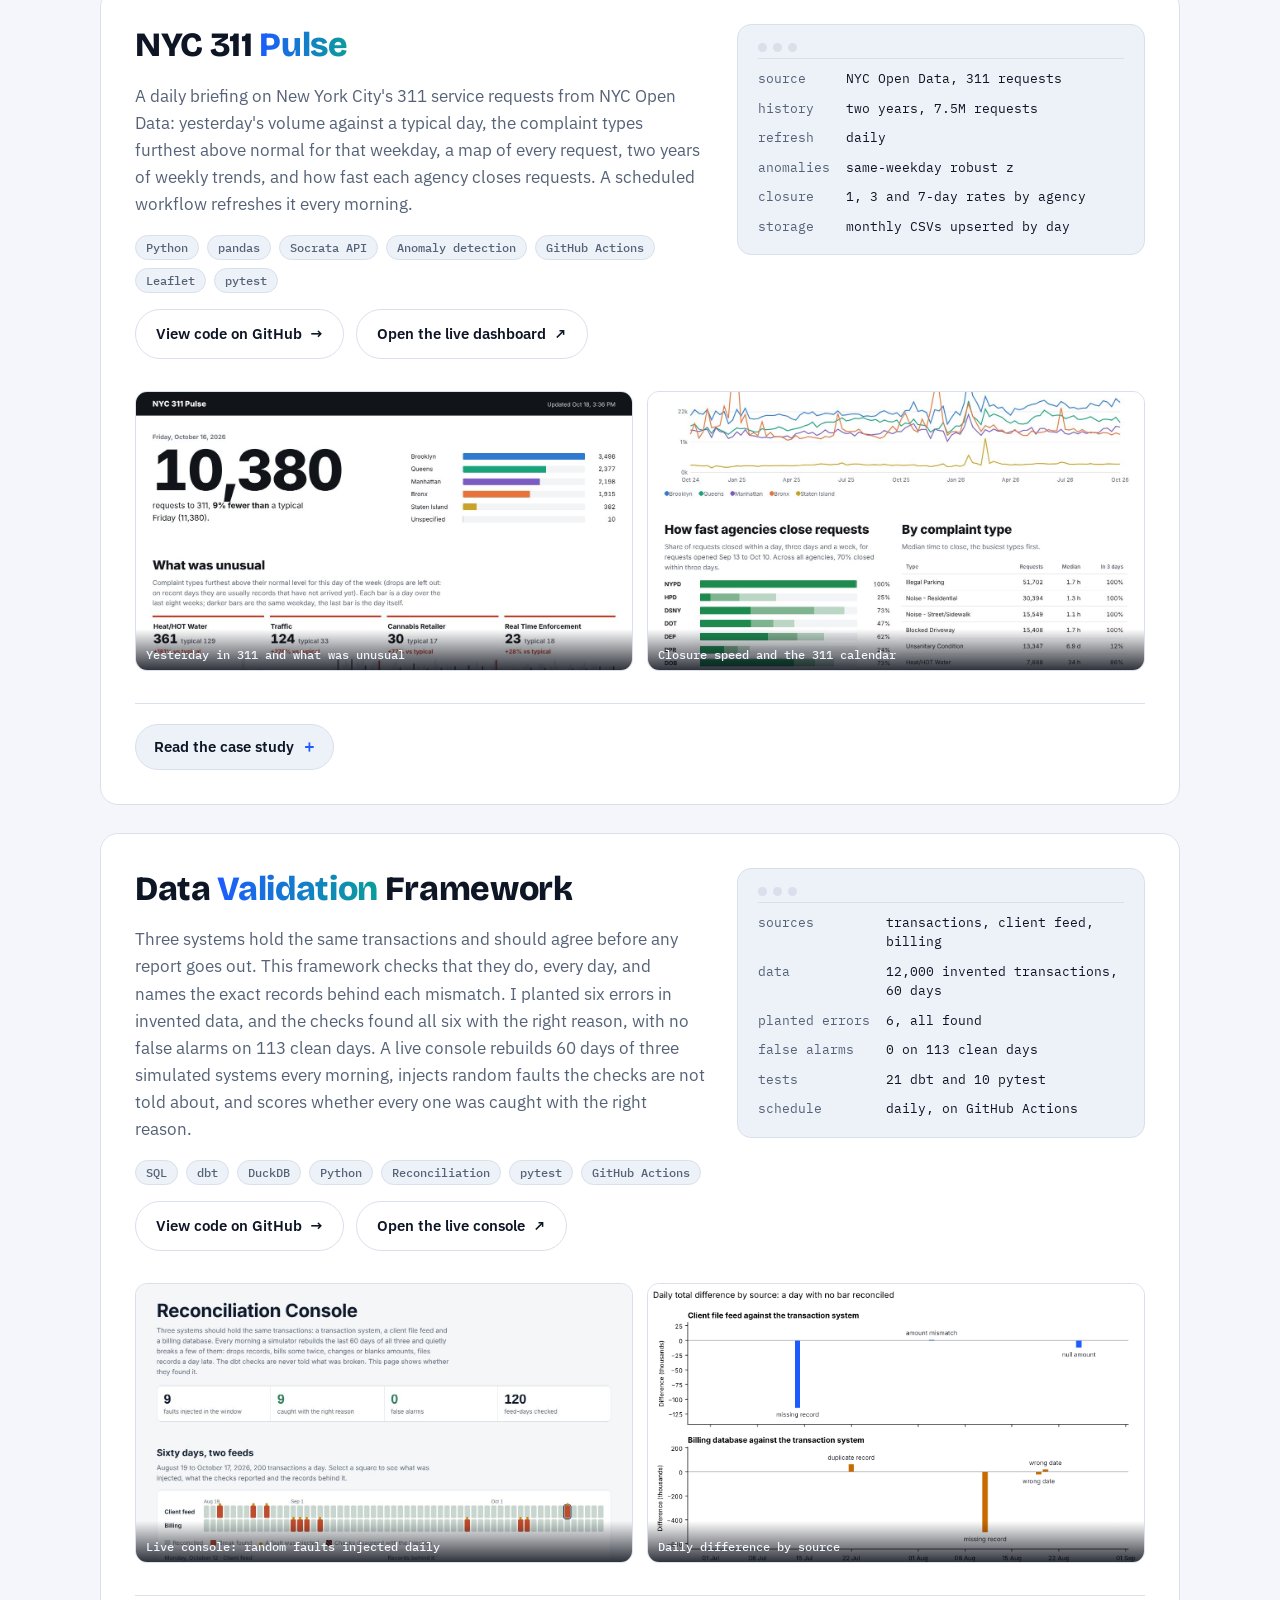
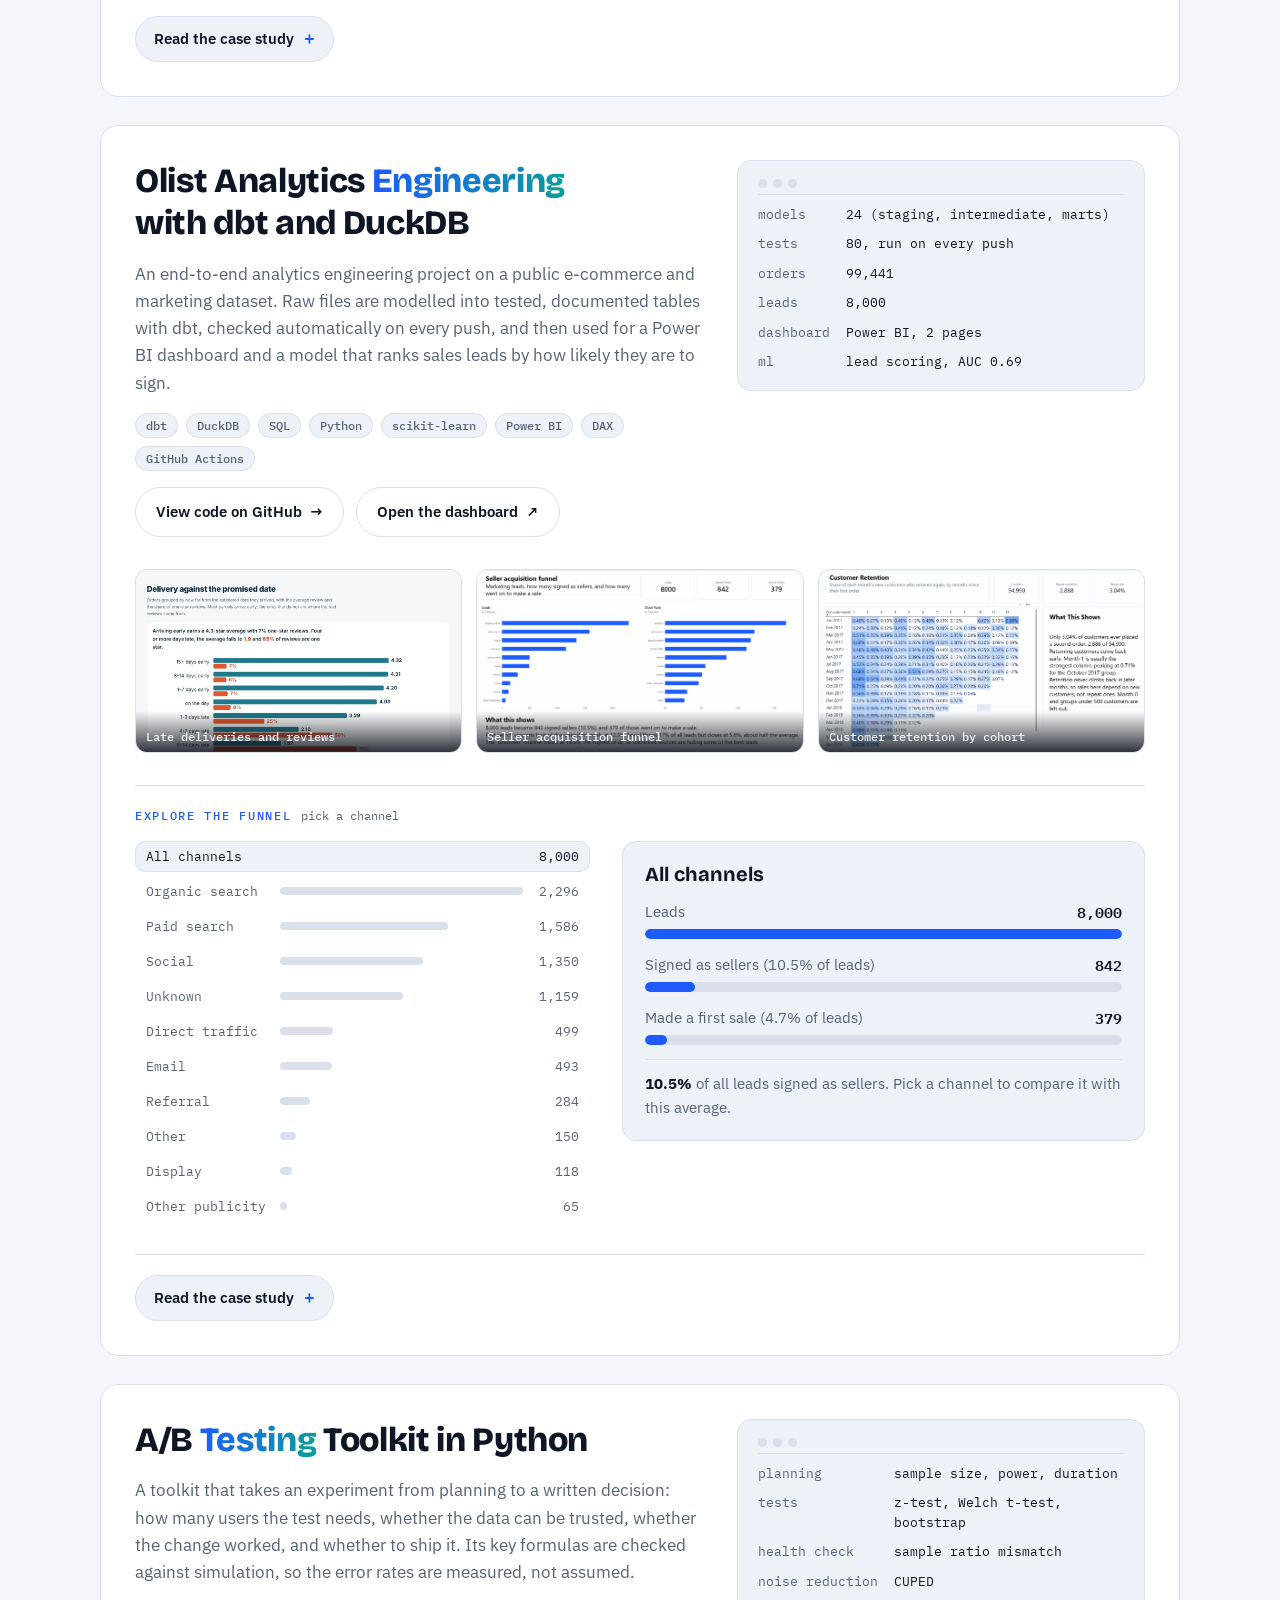
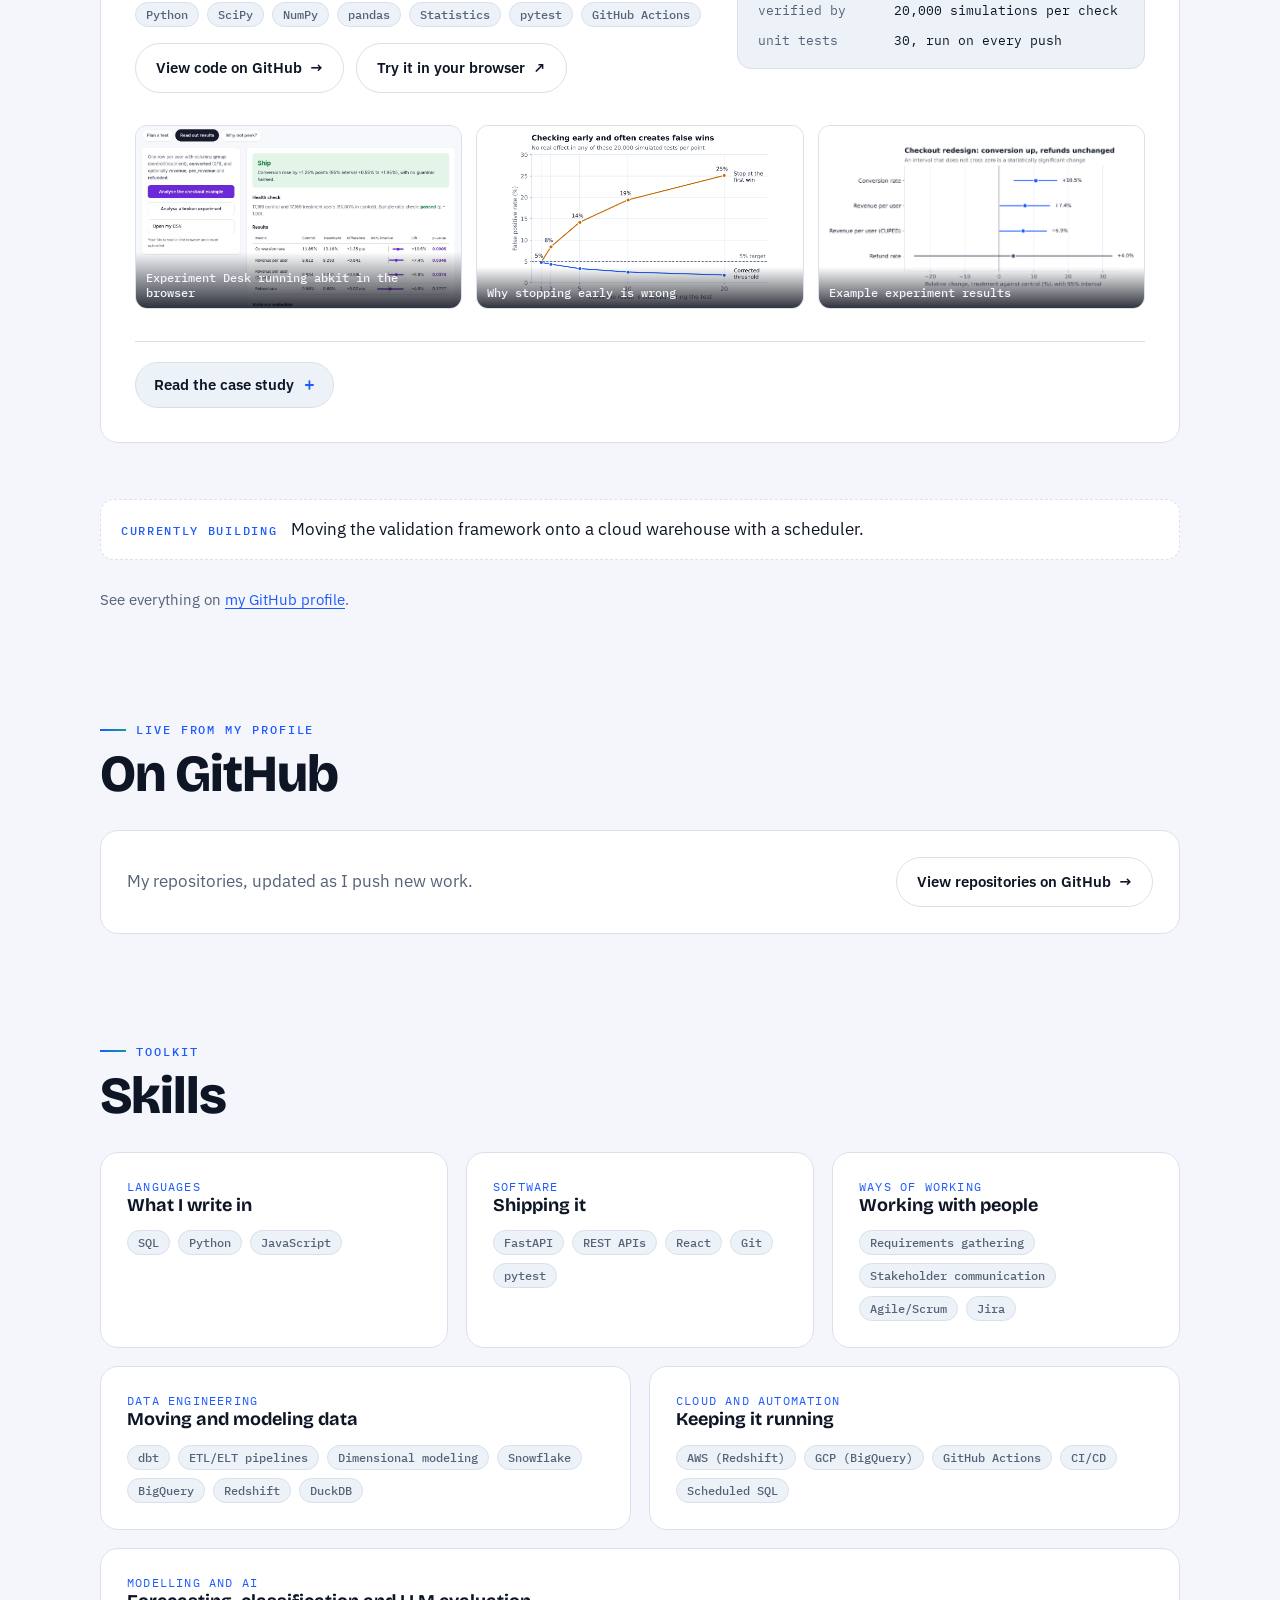
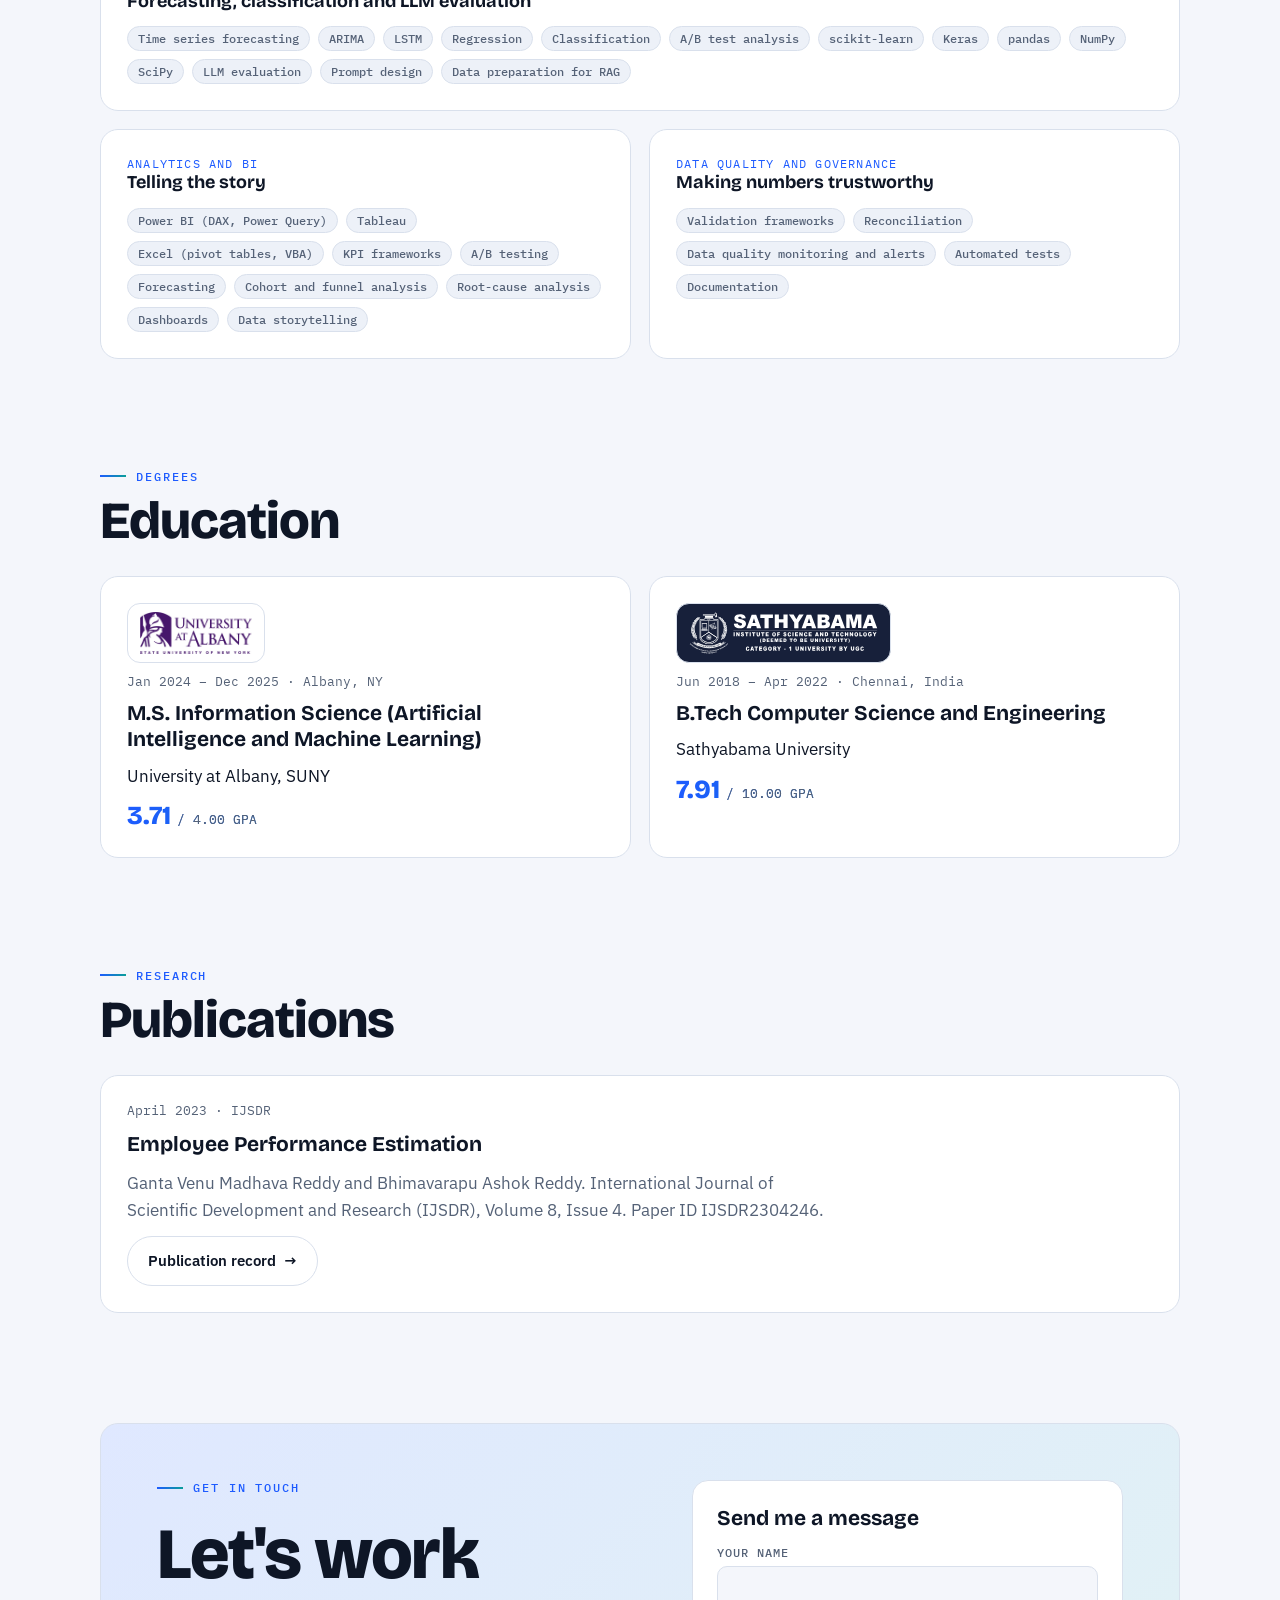
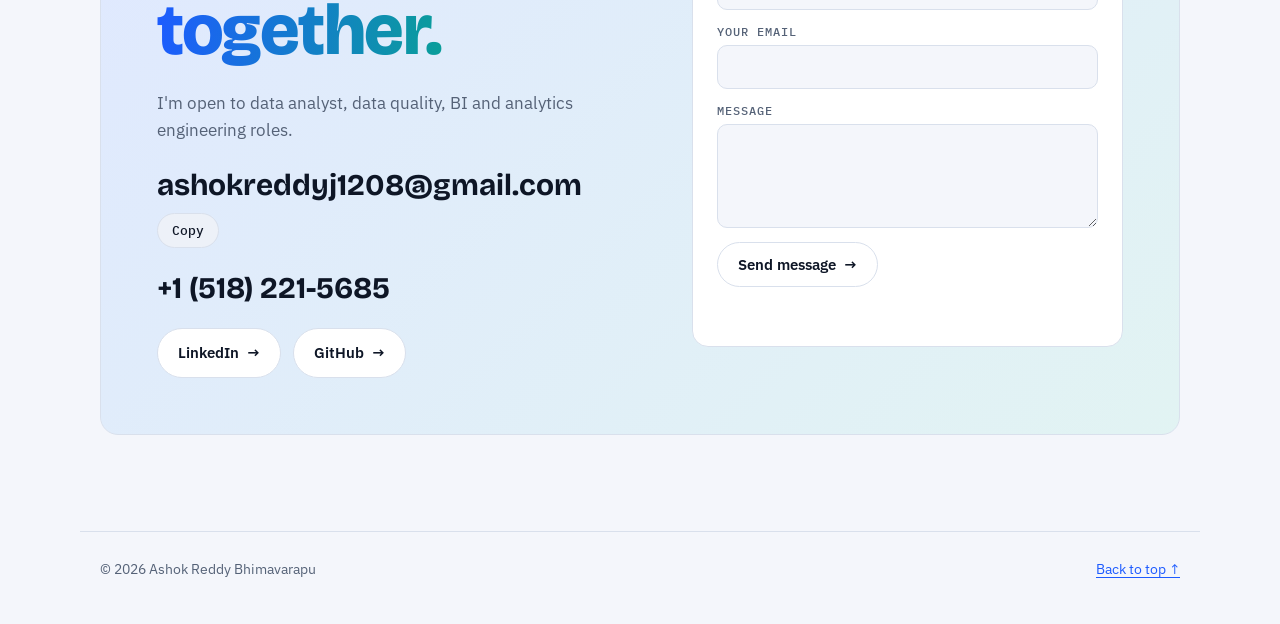
==== commit 864791b5: "Projects: ten projects with live demos and new screenshots" ====
--- a/index.html
+++ b/index.html
@@ -538,7 +538,7 @@
       <div class="pmain">
         <h3>Stock Market Analysis and <span class="grad">Prediction</span> Web App</h3>
         <p>A full-stack app that tracks NASDAQ and NSE stock prices, charts their trends and forecasts the next 7 days. It combines those forecasts with sentiment from financial news to give a buy, sell or hold recommendation, and includes user sign-in, currency conversion and an admin area.</p>
-        <ul class="chips"><li class="chip">Python</li><li class="chip">FastAPI</li><li class="chip">React</li><li class="chip">Keras</li><li class="chip">scikit-learn</li><li class="chip">Pandas</li><li class="chip">SQLite</li><li class="chip">yfinance</li><li class="chip">NewsAPI</li></ul>
+        <ul class="chips"><li class="chip">Python</li><li class="chip">FastAPI</li><li class="chip">React</li><li class="chip">Keras</li><li class="chip">scikit-learn</li><li class="chip">Pandas</li><li class="chip">SQLite</li><li class="chip">yfinance</li><li class="chip">NewsAPI</li><li class="chip">pytest</li><li class="chip">Docker</li></ul>
         <div class="links"><a class="cta solid" href="https://github.com/AshokReddy010/Stock-Market-Analysis-and-Prediction" target="_blank" rel="noopener">View code on GitHub <b>→</b></a></div>
       </div>
       <dl class="spec">
@@ -549,6 +549,8 @@
         <dt>signal</dt><dd>buy / sell / hold</dd>
         <dt>inputs</dt><dd>prices + news sentiment</dd>
         <dt>auth</dt><dd>JWT</dd>
+        <dt>evaluation</dt><dd>7-day out-of-sample backtest</dd>
+        <dt>delivery</dt><dd>pytest, CI, Docker Compose</dd>
       </dl>
       <div class="shots">
         <button class="shot" type="button" data-shot="shot-overview.jpg" data-cap="Live market overview"><img src="shot-overview.jpg" alt="Screenshot: Live market overview" loading="lazy"><span>Live market overview</span></button>
@@ -587,12 +589,12 @@
             </div>
           </div>
           <div class="cblock wide">
-            <h4>What I would improve next</h4>
+            <h4>What changed in the second version</h4>
             <ul>
-              <li>Score the models on held-out data with walk-forward validation and report the error in dollars. The current score is measured on the same data the models were trained on, so it reads too high.</li>
-              <li>Train each model once and cache it, so a page load does not retrain all three.</li>
-              <li>Swap the general-purpose sentiment scorer for one trained on financial text.</li>
-              <li>Package the app with Docker and host a live demo.</li>
+              <li><b>Honest evaluation:</b> each model is refit without the last 7 trading days and scored on them against a "price stays the same" baseline, instead of reporting in-sample fit as accuracy.</li>
+              <li><b>Security:</b> the signing key and settings moved to environment variables, and self-registration can no longer request admin rights.</li>
+              <li><b>Reliability:</b> endpoints call each other's functions instead of HTTP requests to localhost, and the tests found and fixed a crash in admin user search.</li>
+              <li><b>Delivery:</b> a pytest suite and CI for the API, the React build and the Docker images; one command runs the whole app with Docker Compose.</li>
             </ul>
           </div>
         </div>
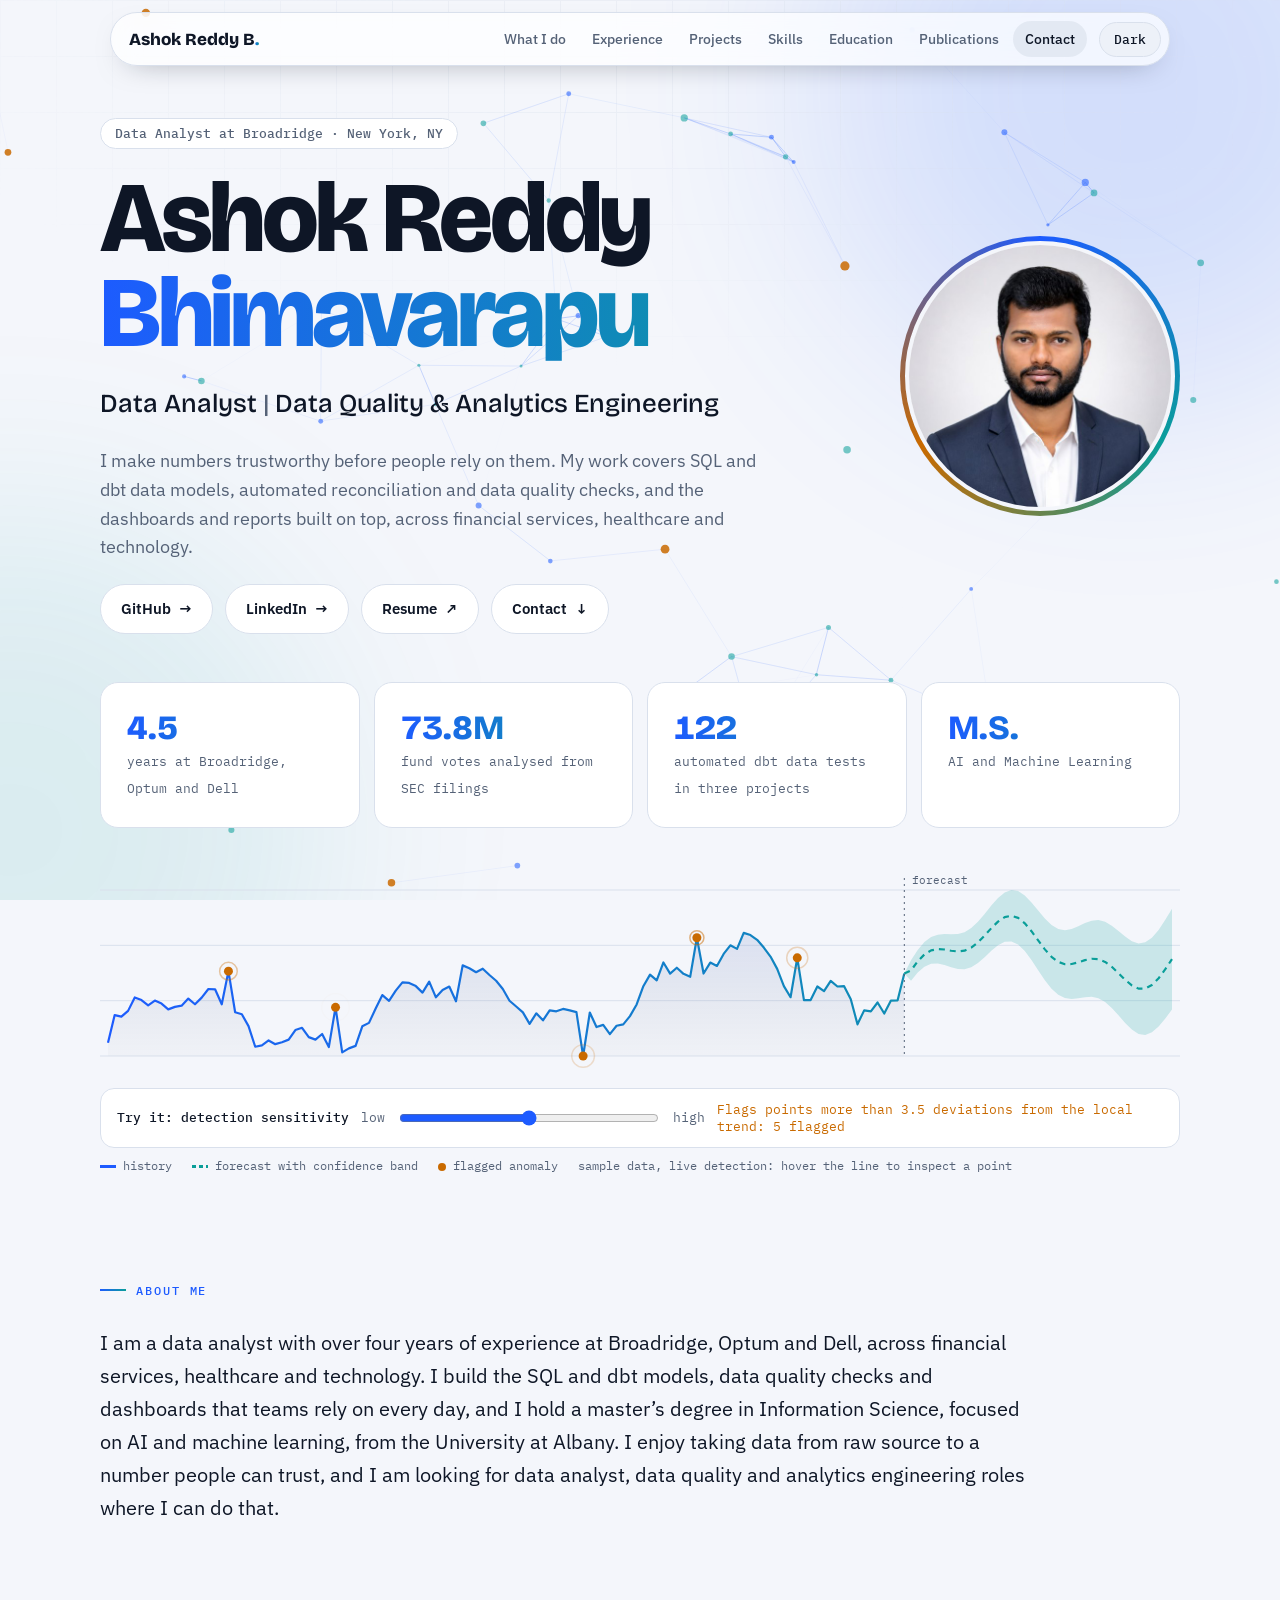
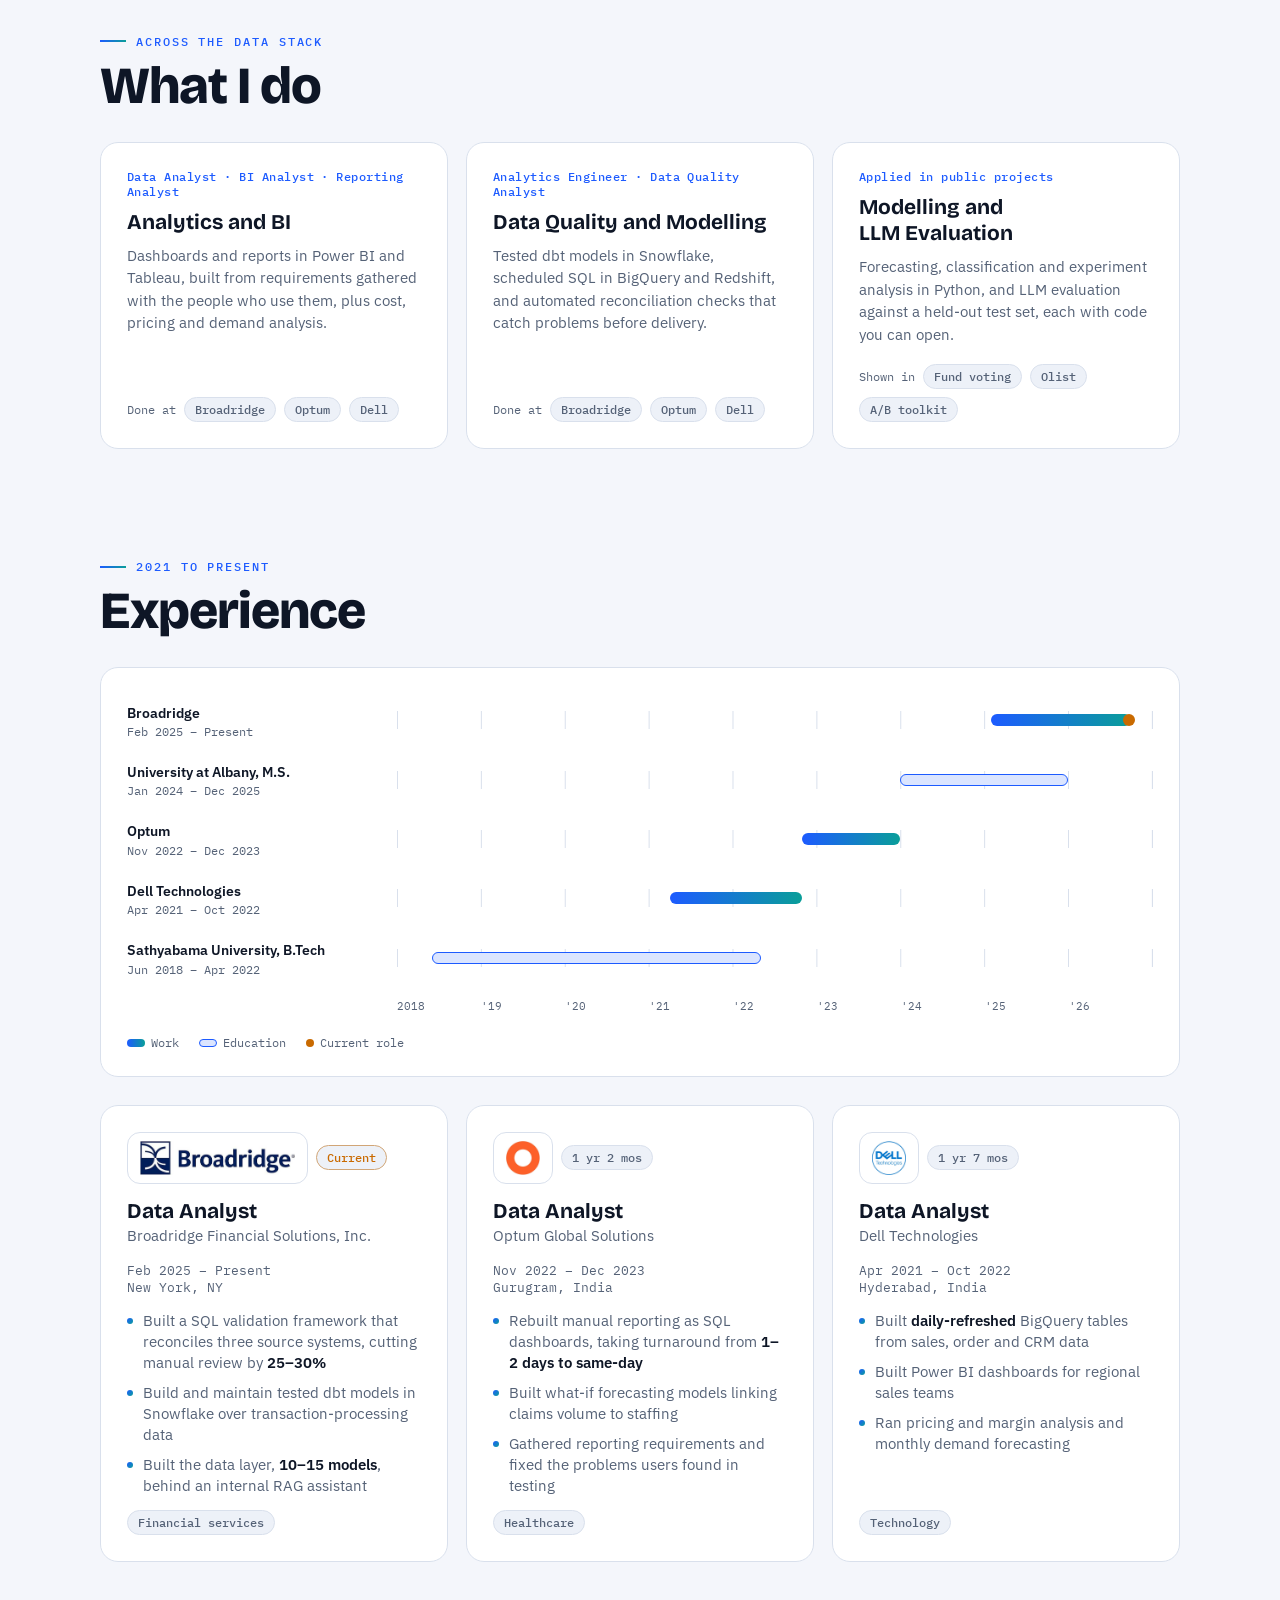
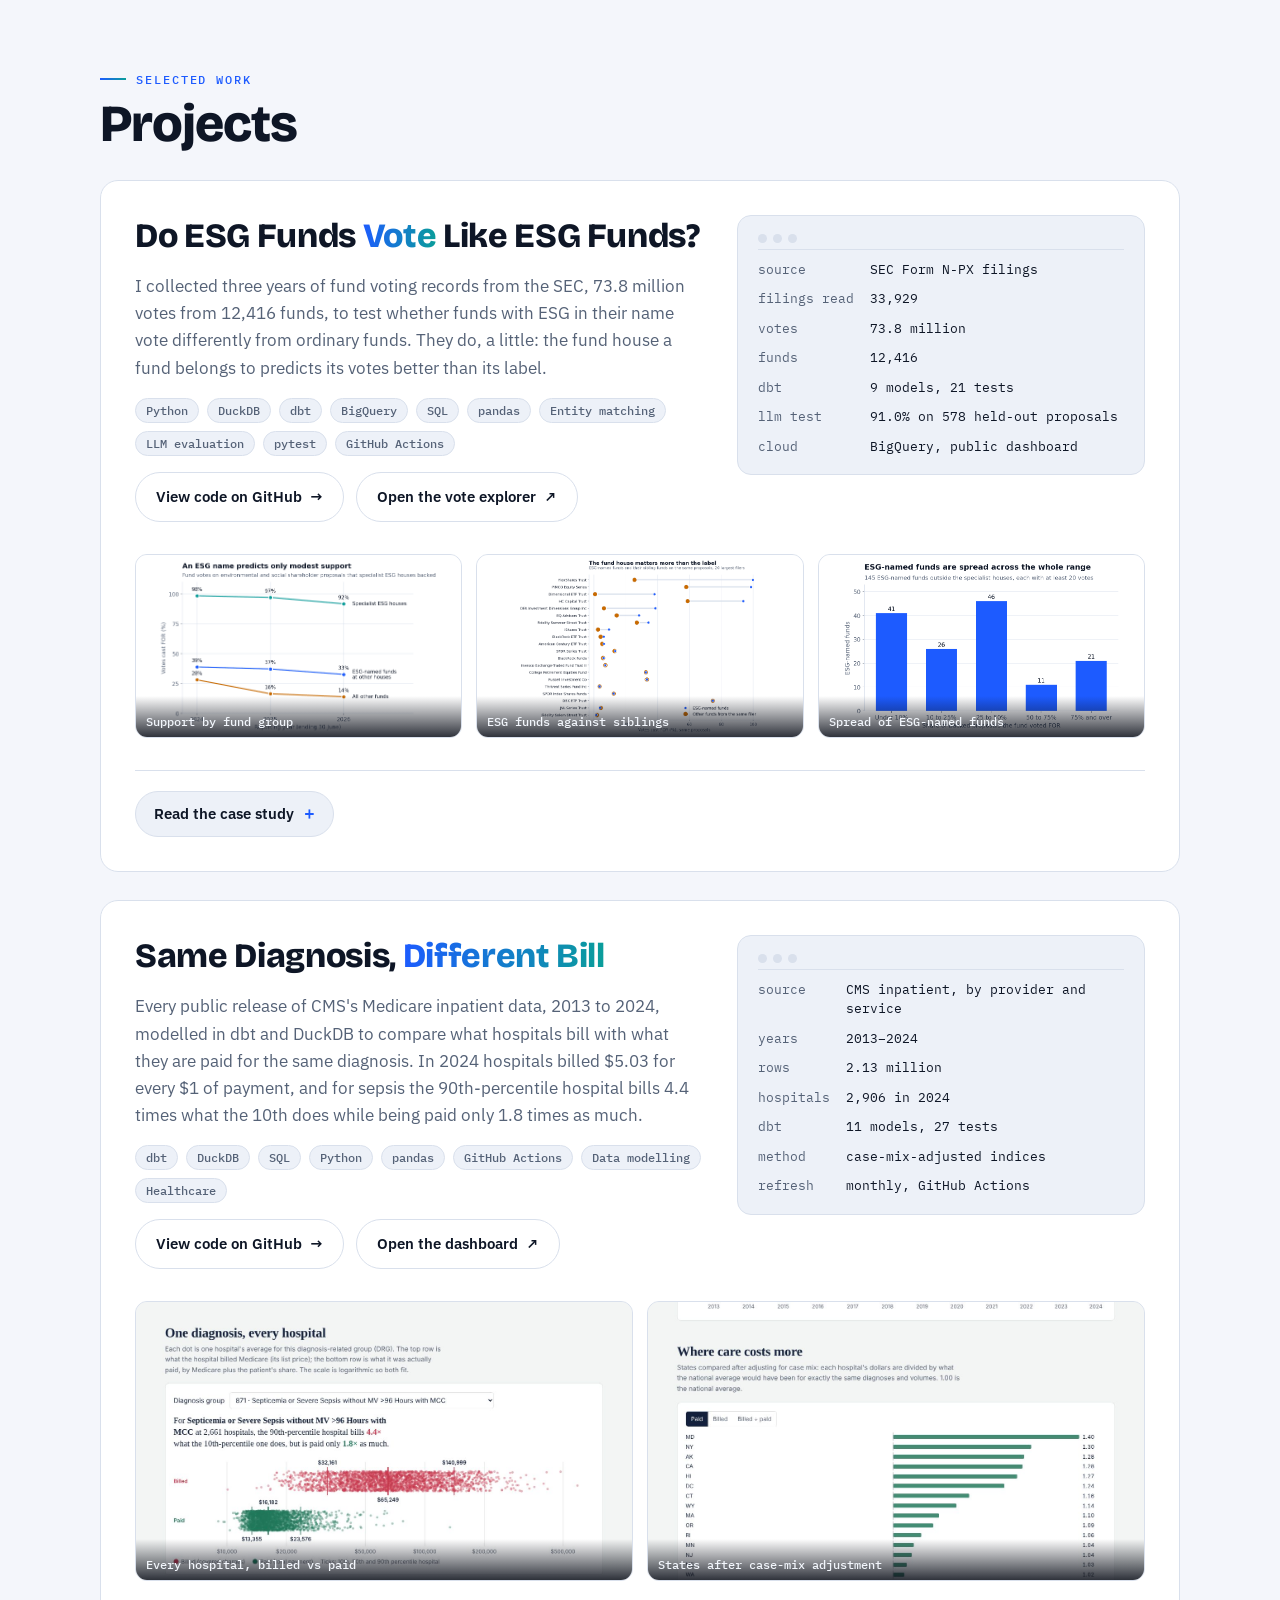
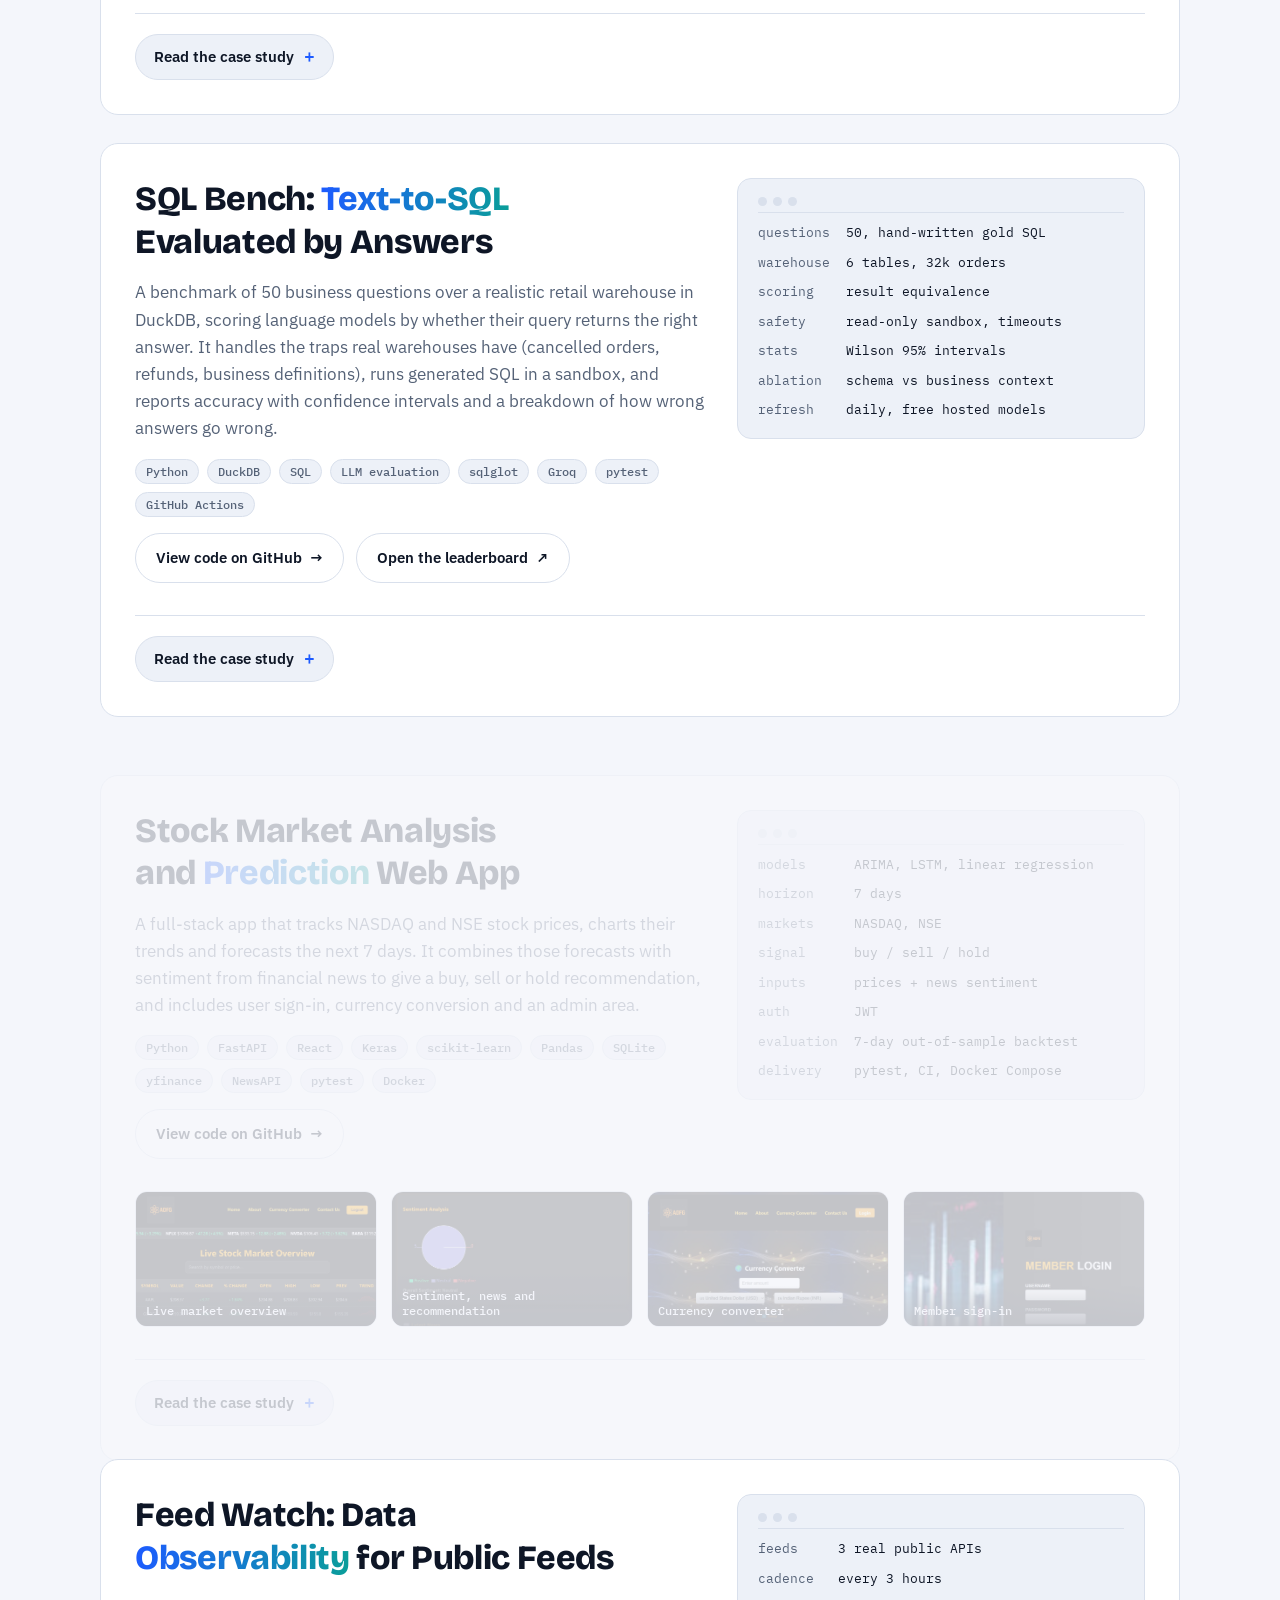
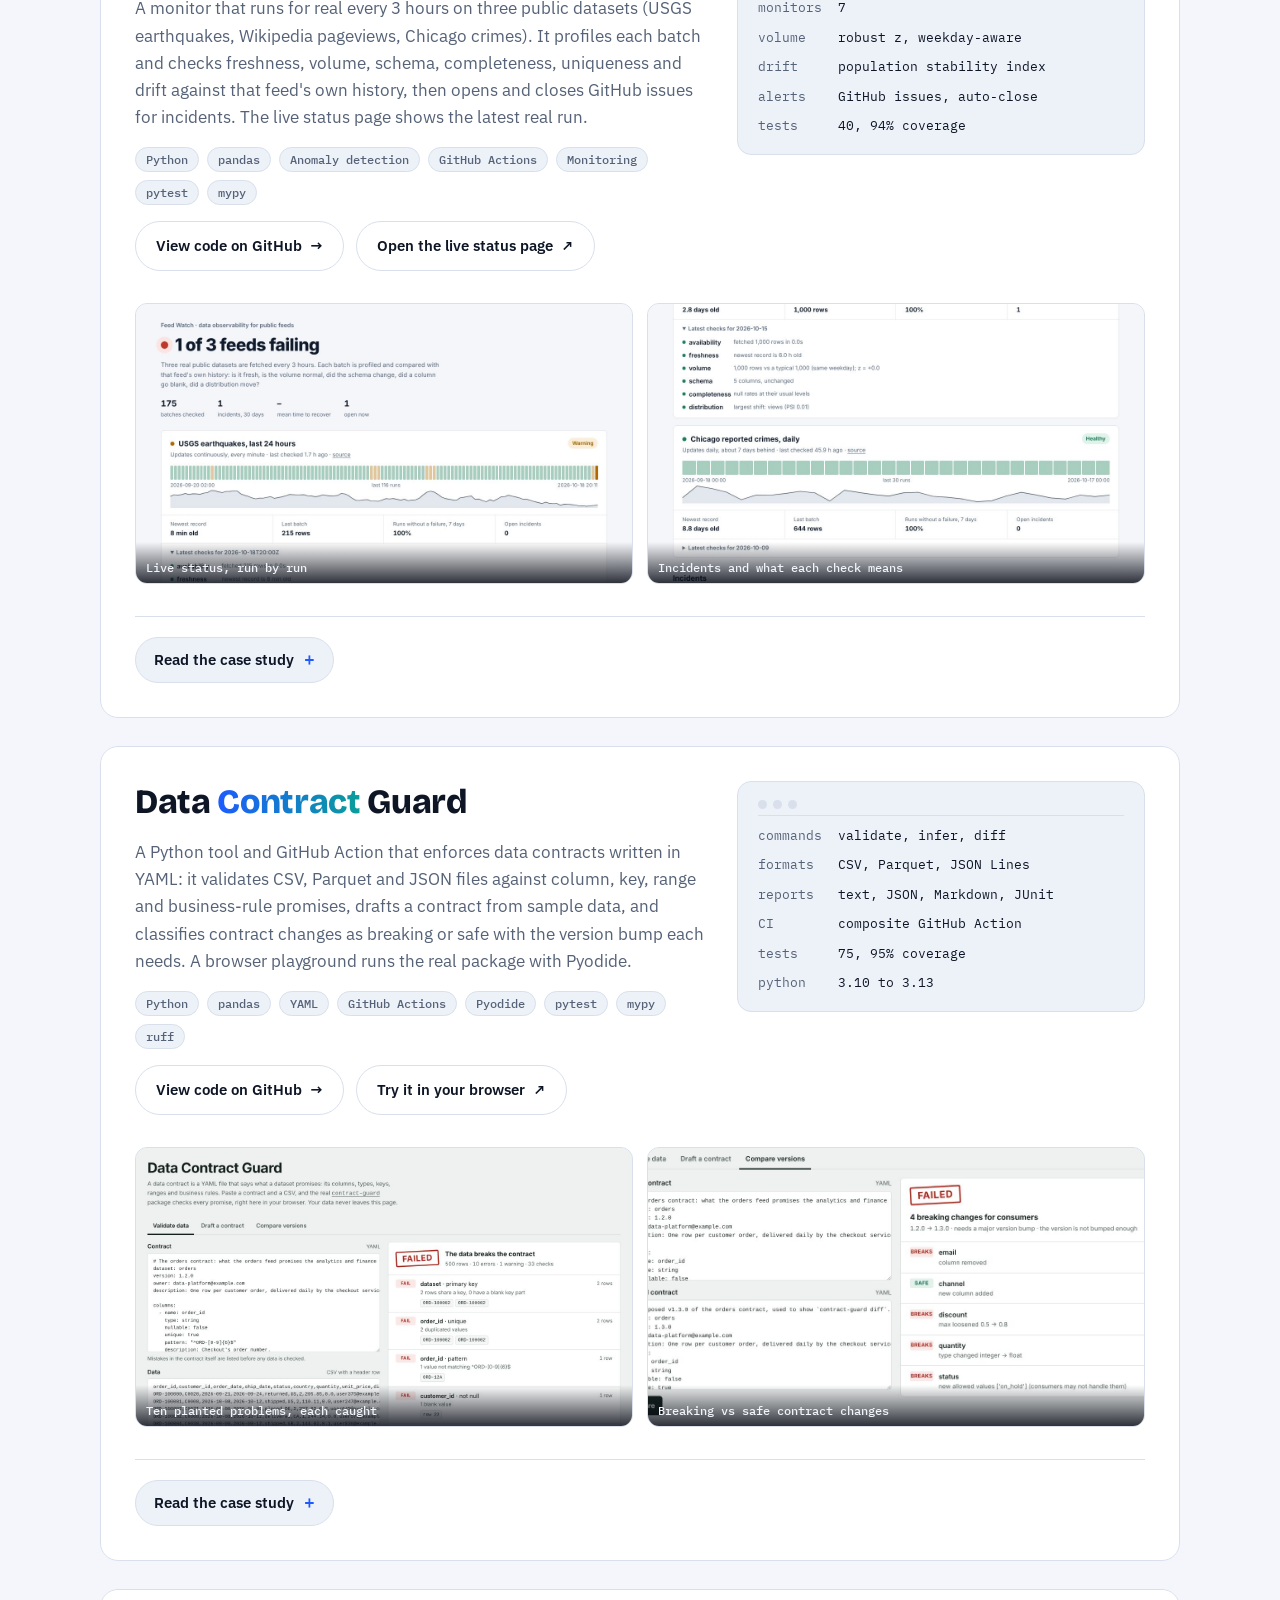
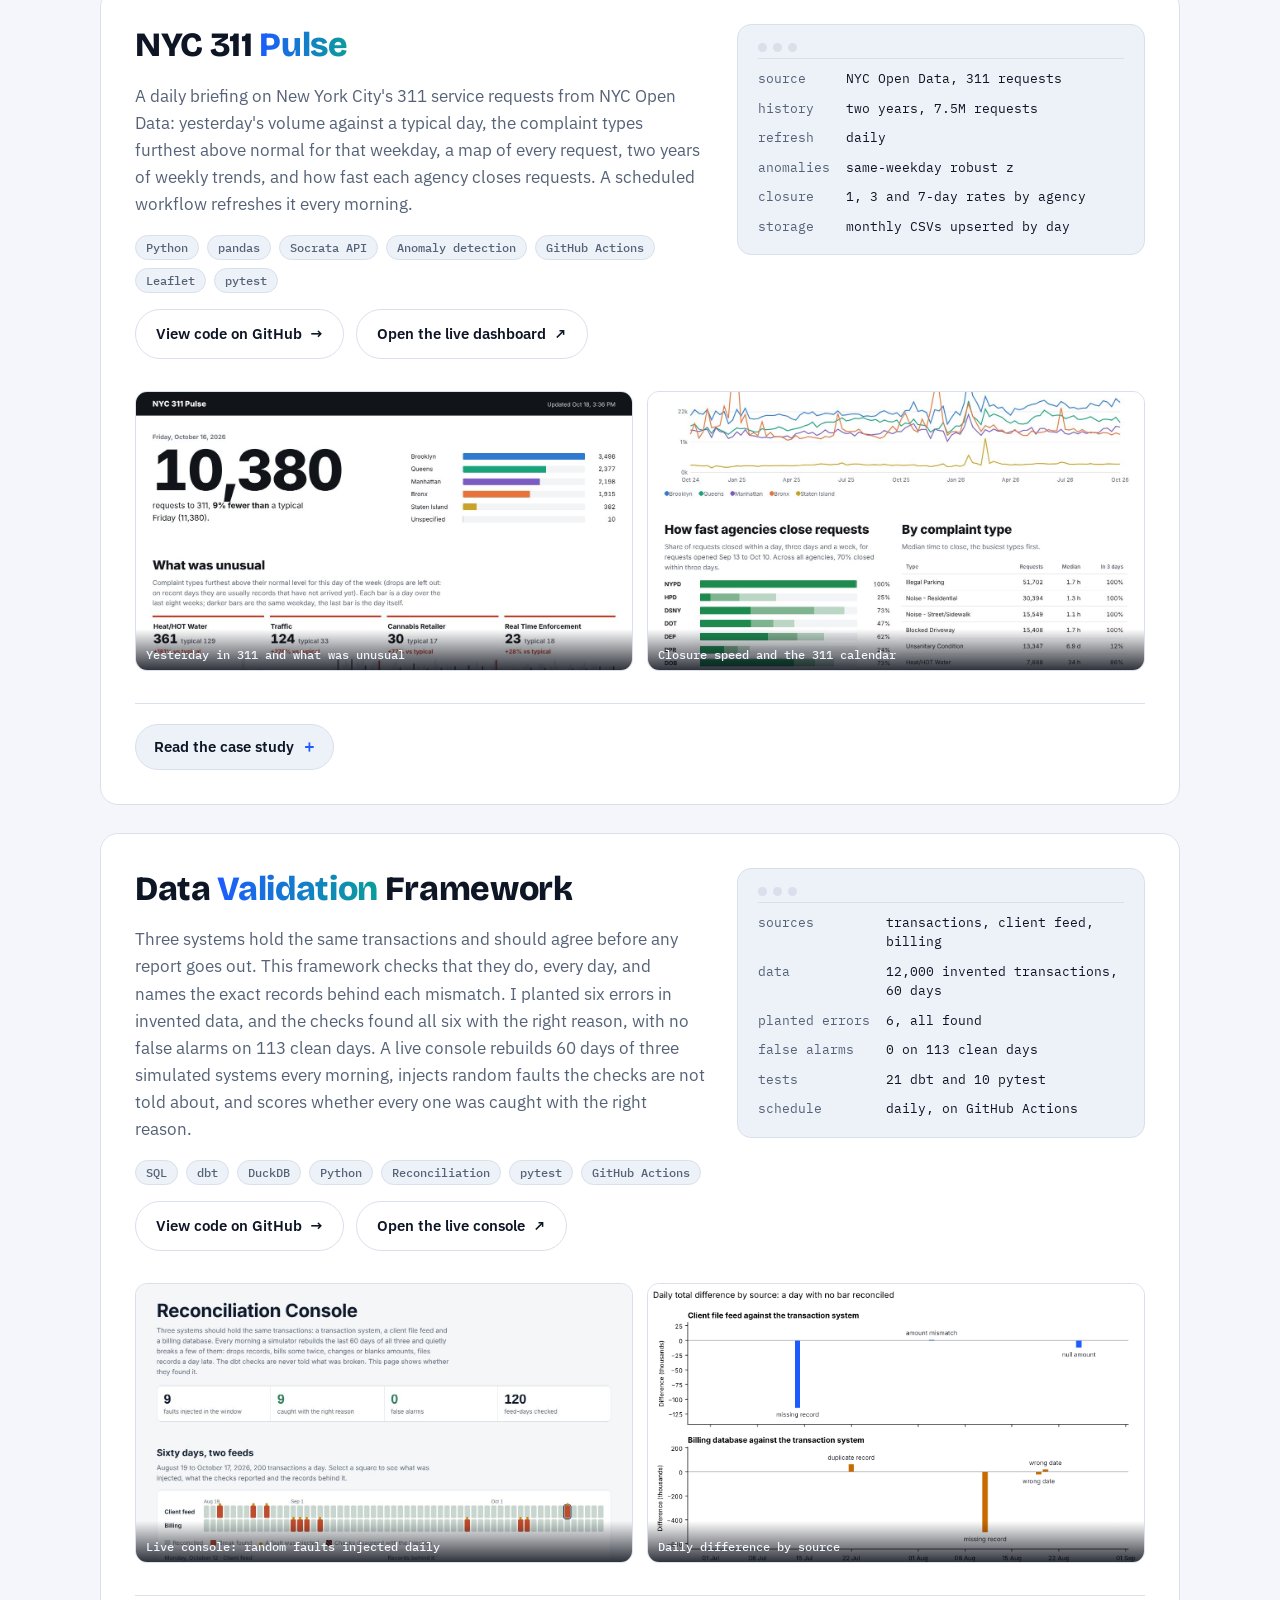
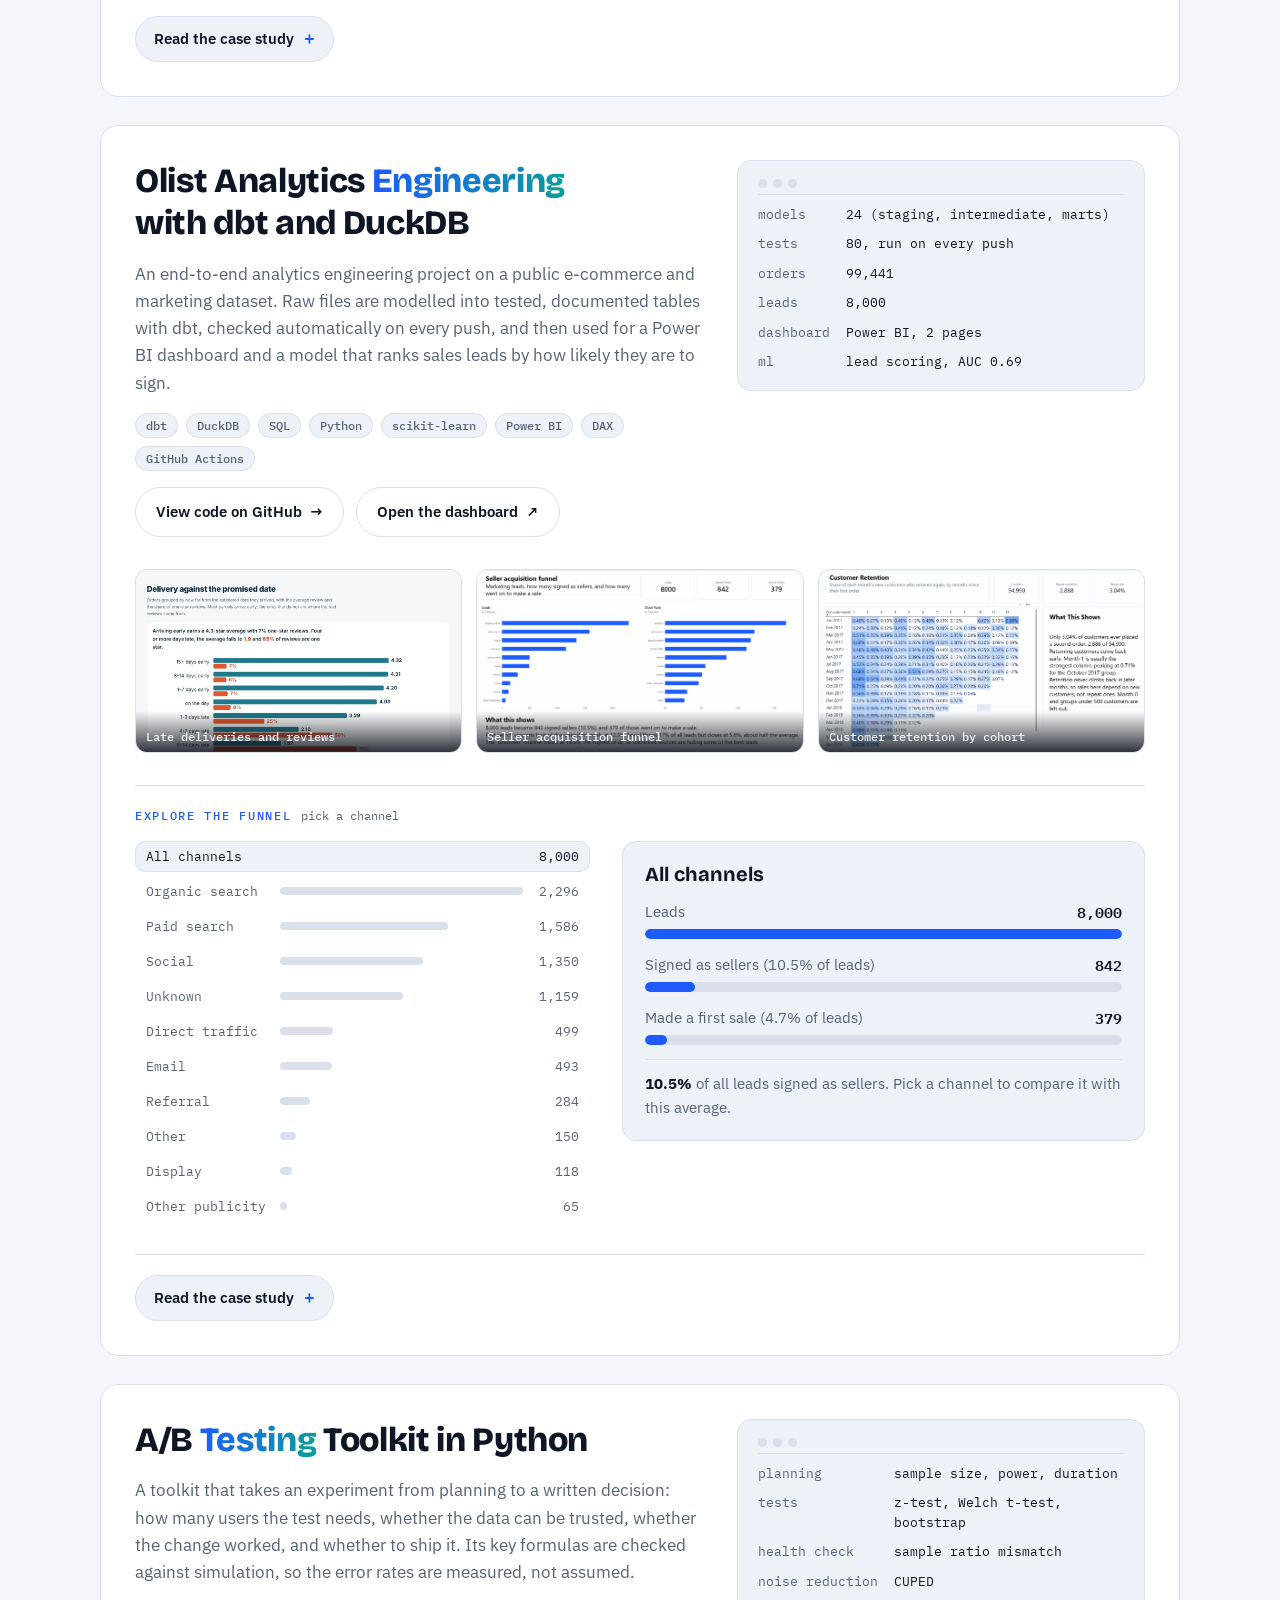
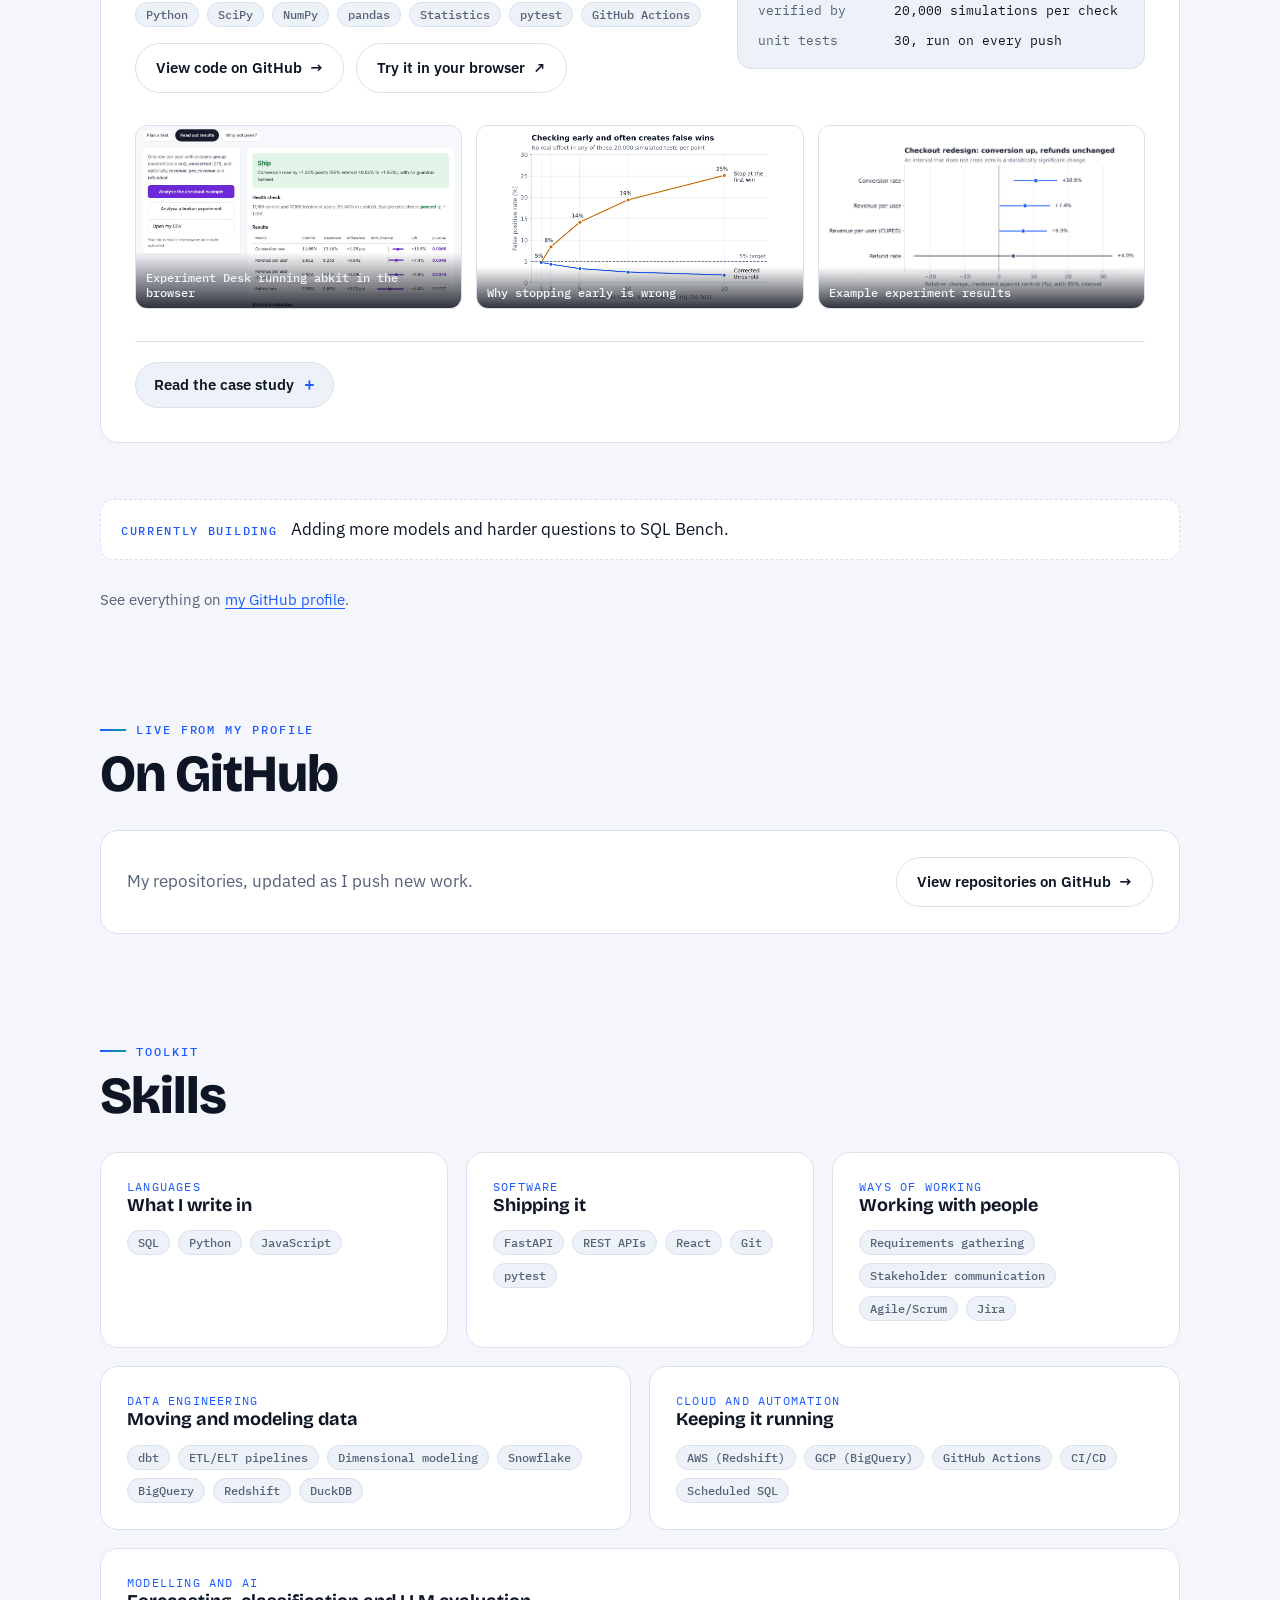
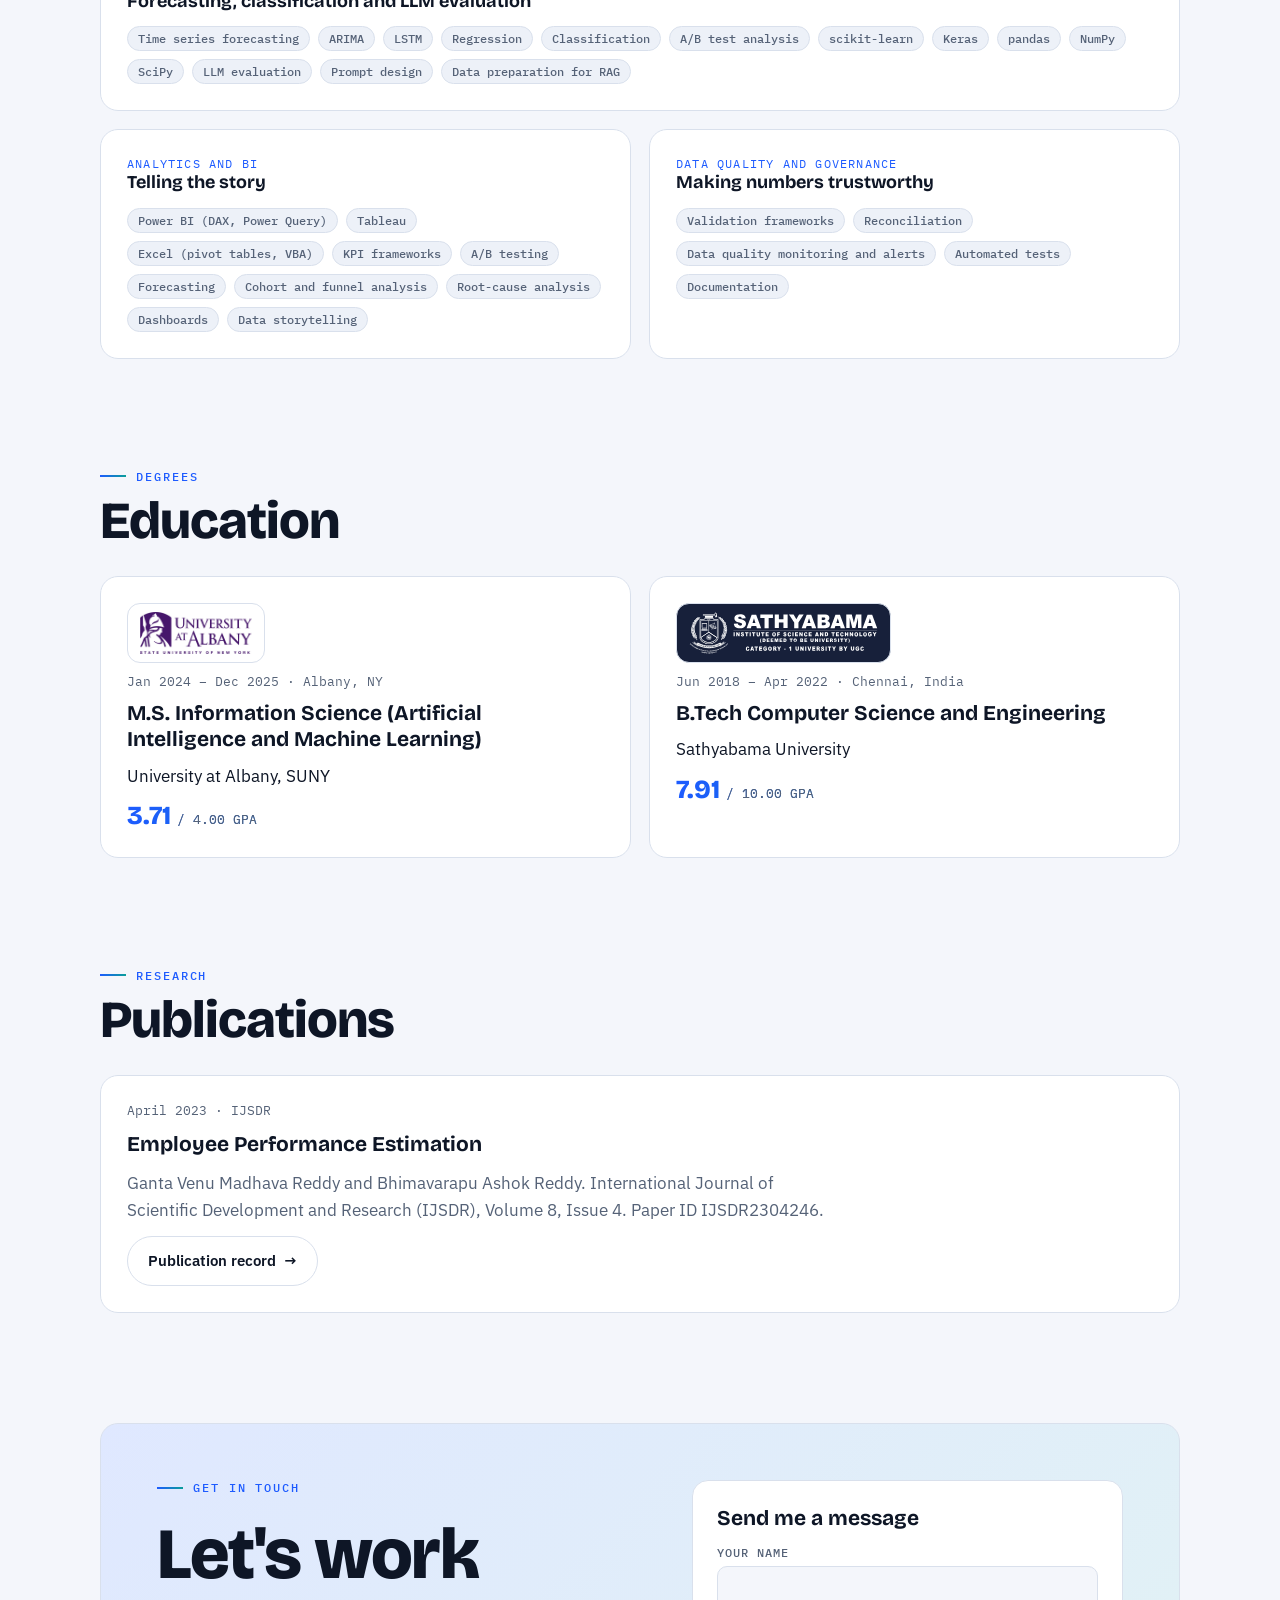
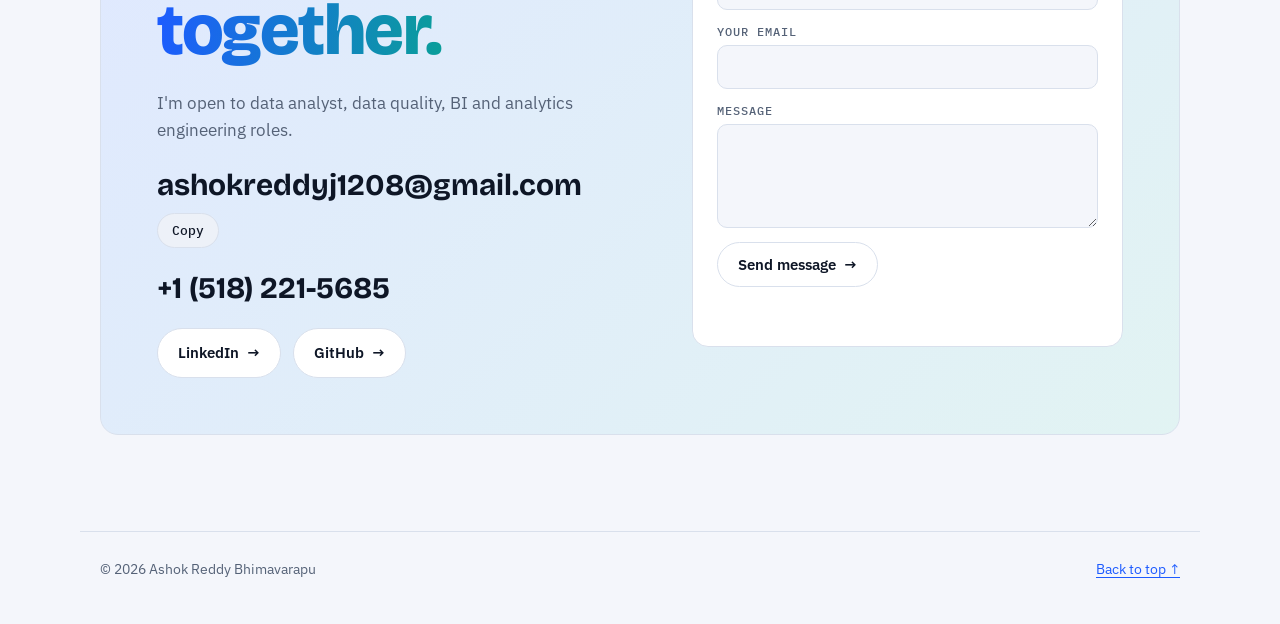
==== commit cd82ea56: "Update currently building" ====
--- a/index.html
+++ b/index.html
@@ -601,7 +601,7 @@
       </details>
     </article>
     <div class="pstack" id="more-projects" hidden></div>
-    <p class="building rv"><strong>Currently building</strong><span>Moving the validation framework onto a cloud warehouse with a scheduler.</span></p>
+    <p class="building rv"><strong>Currently building</strong><span>Adding more models and harder questions to SQL Bench.</span></p>
     <p class="note rv">See everything on <a href="https://github.com/AshokReddy010" target="_blank" rel="noopener">my GitHub profile</a>.</p>
   </section>
 
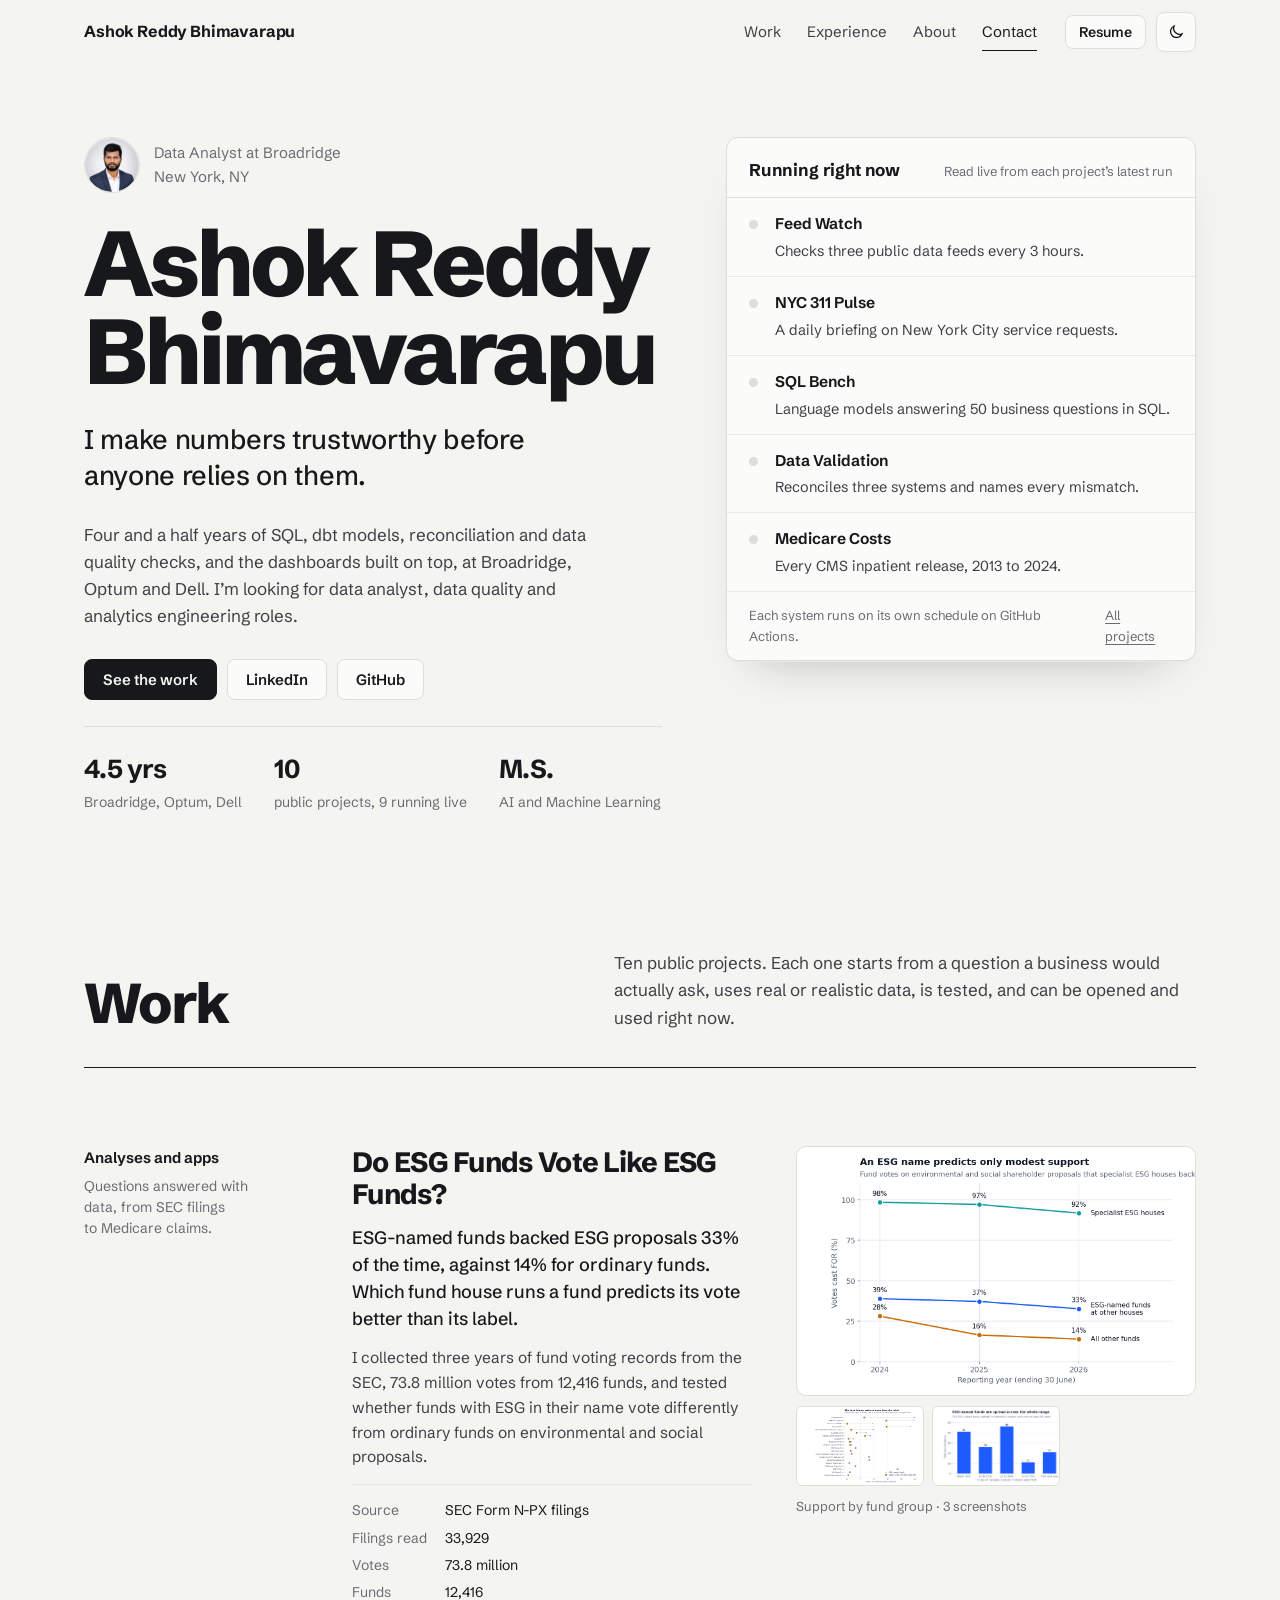
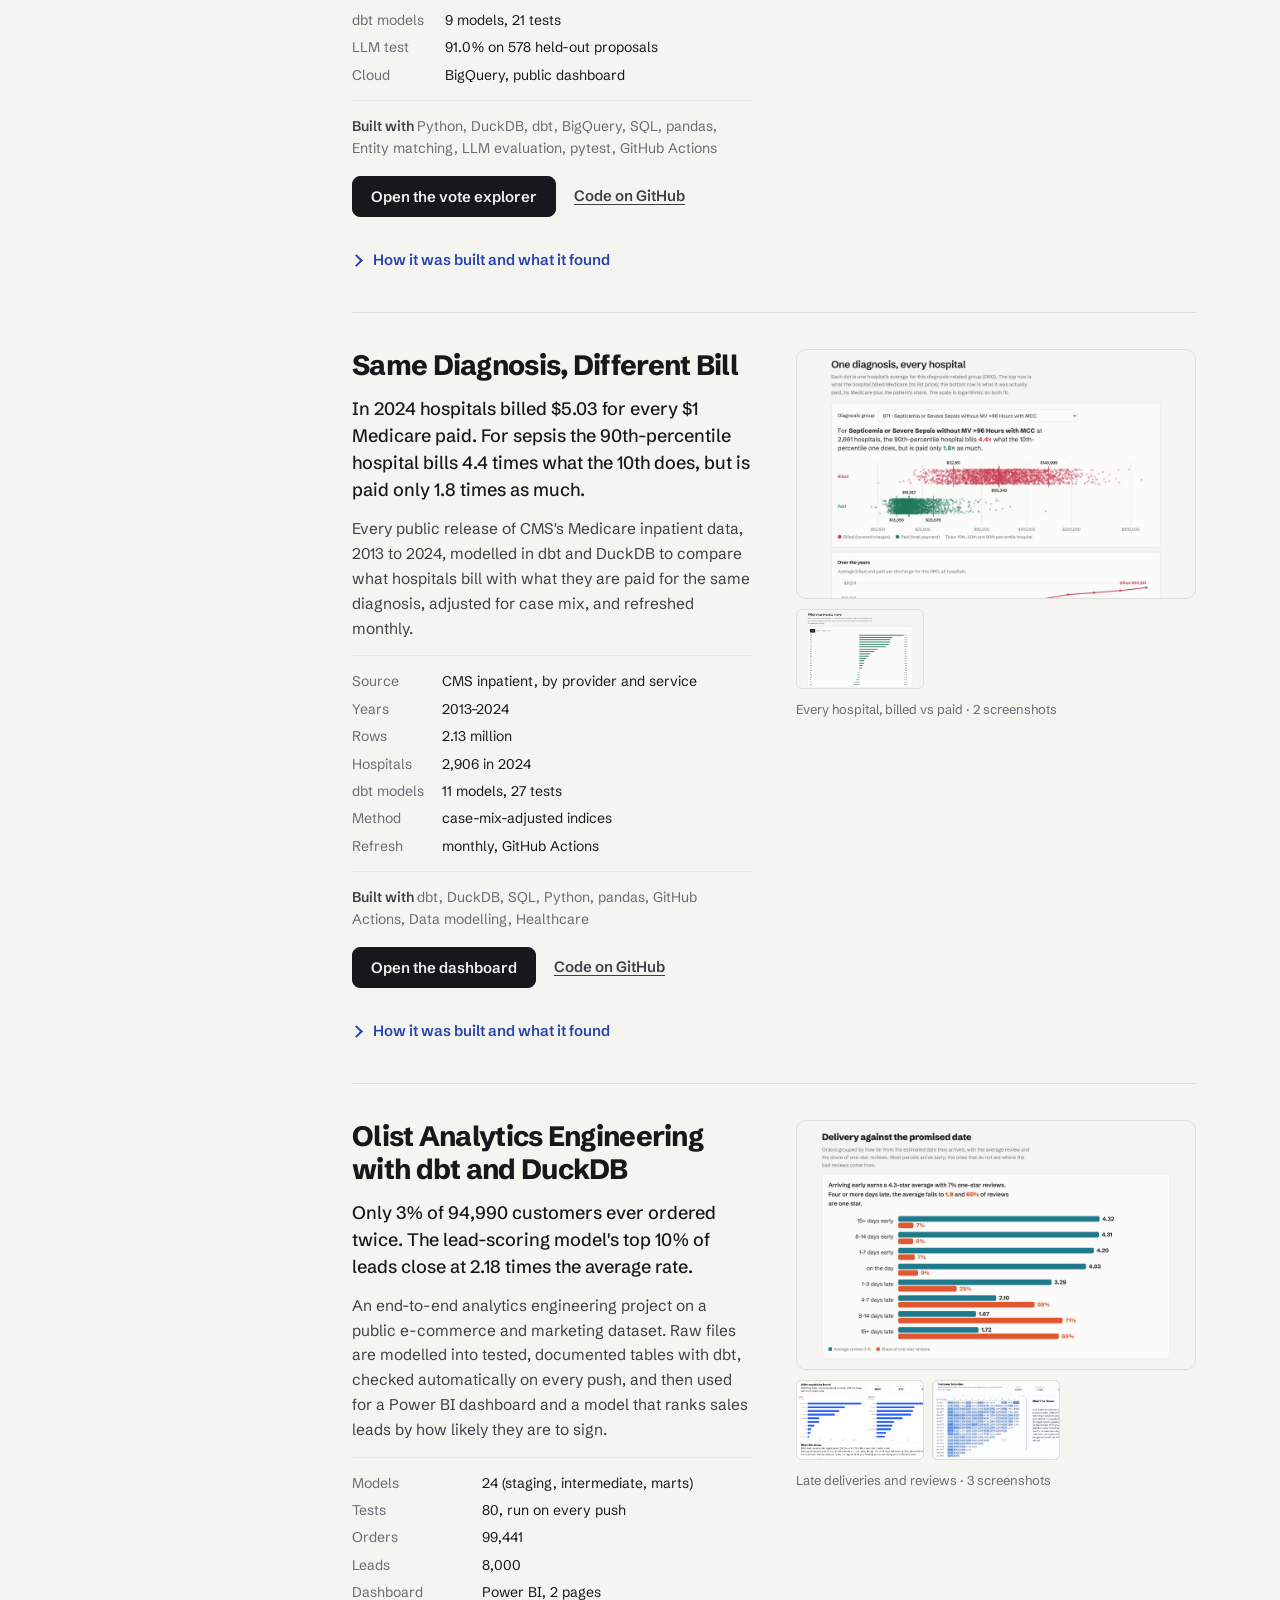
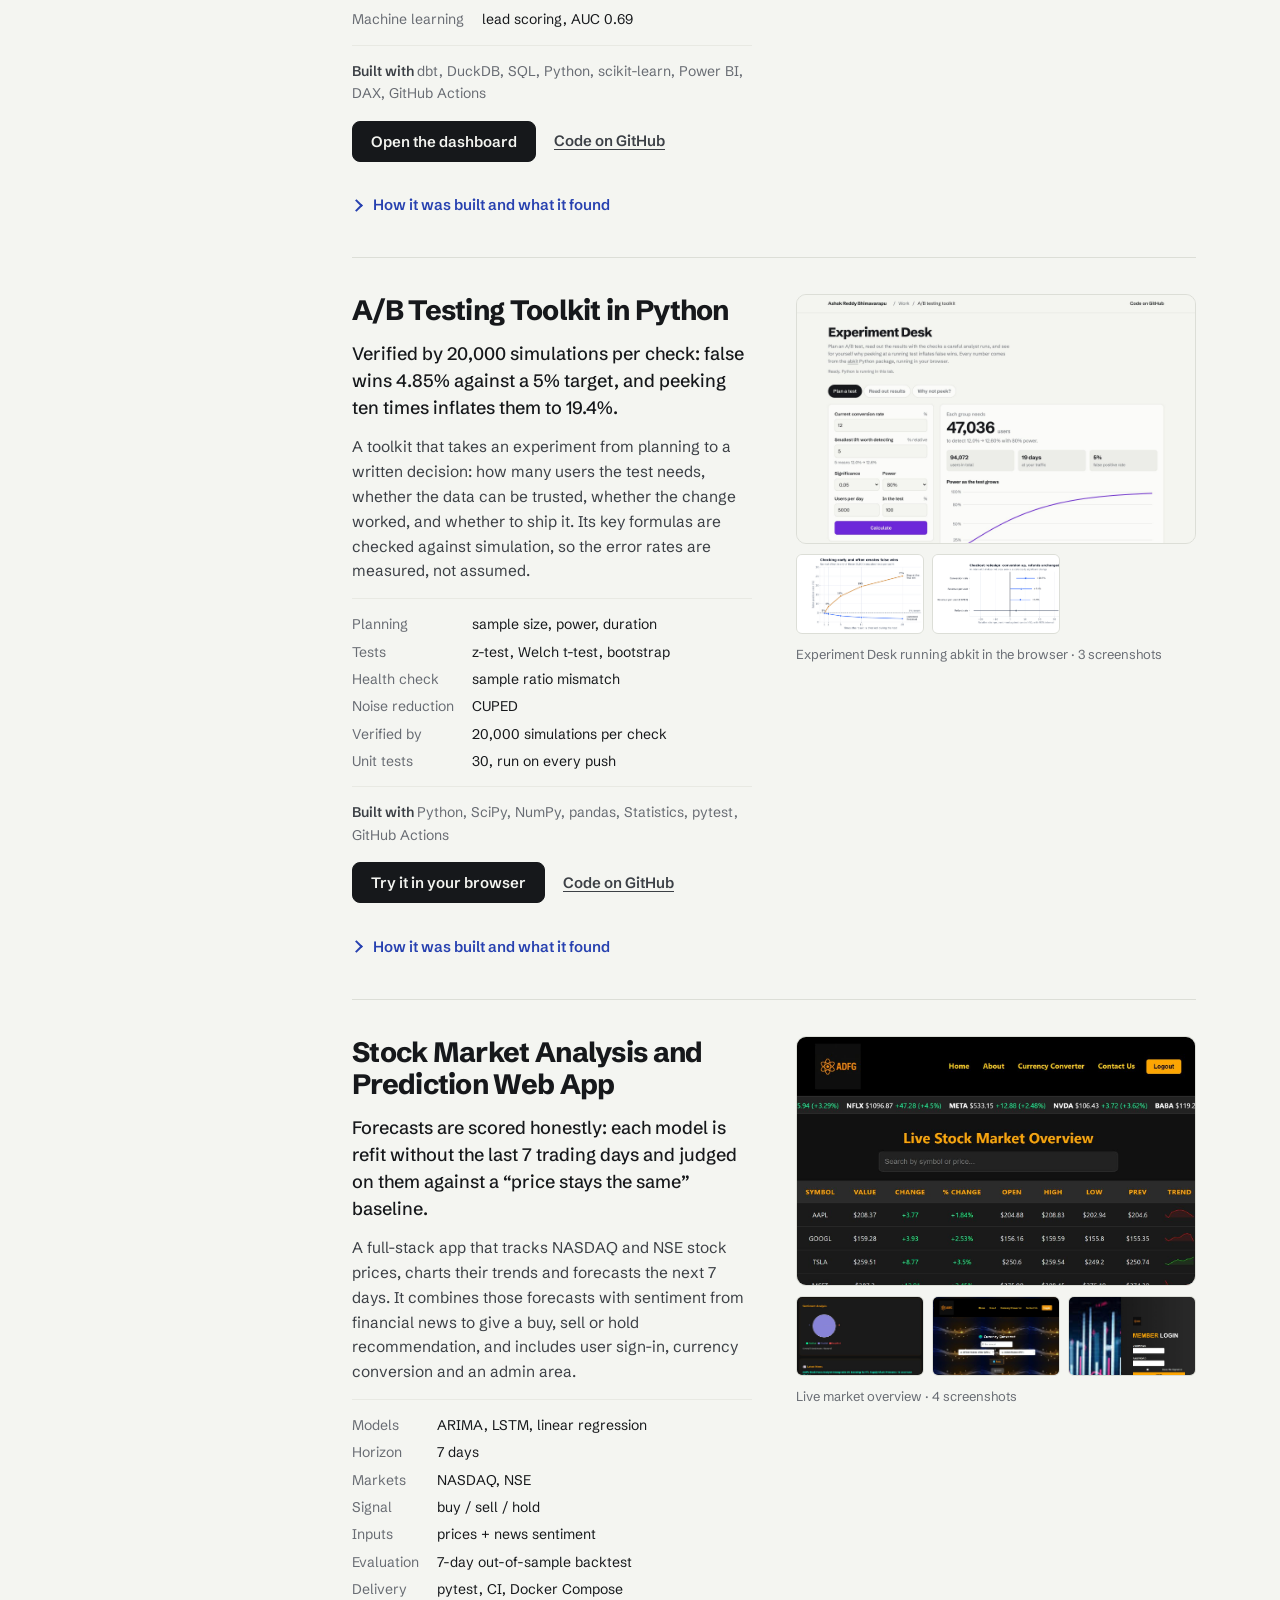
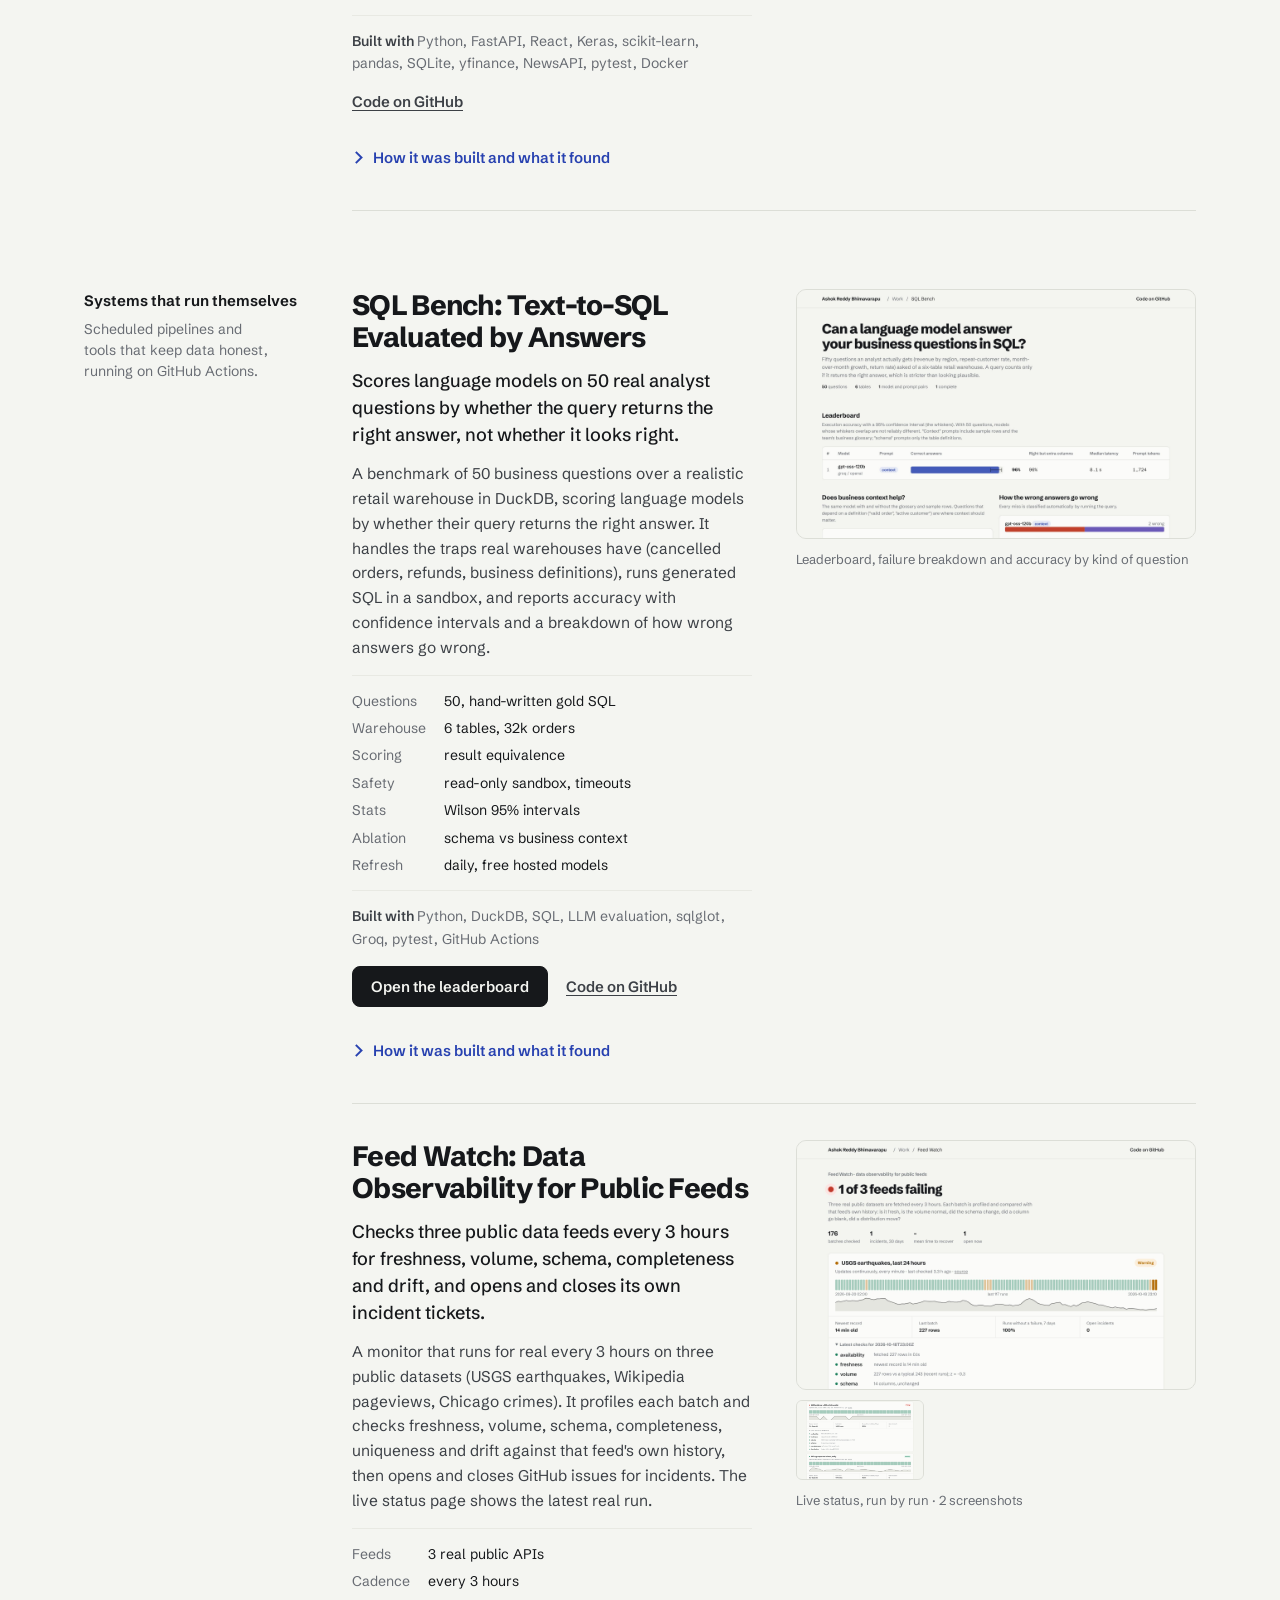
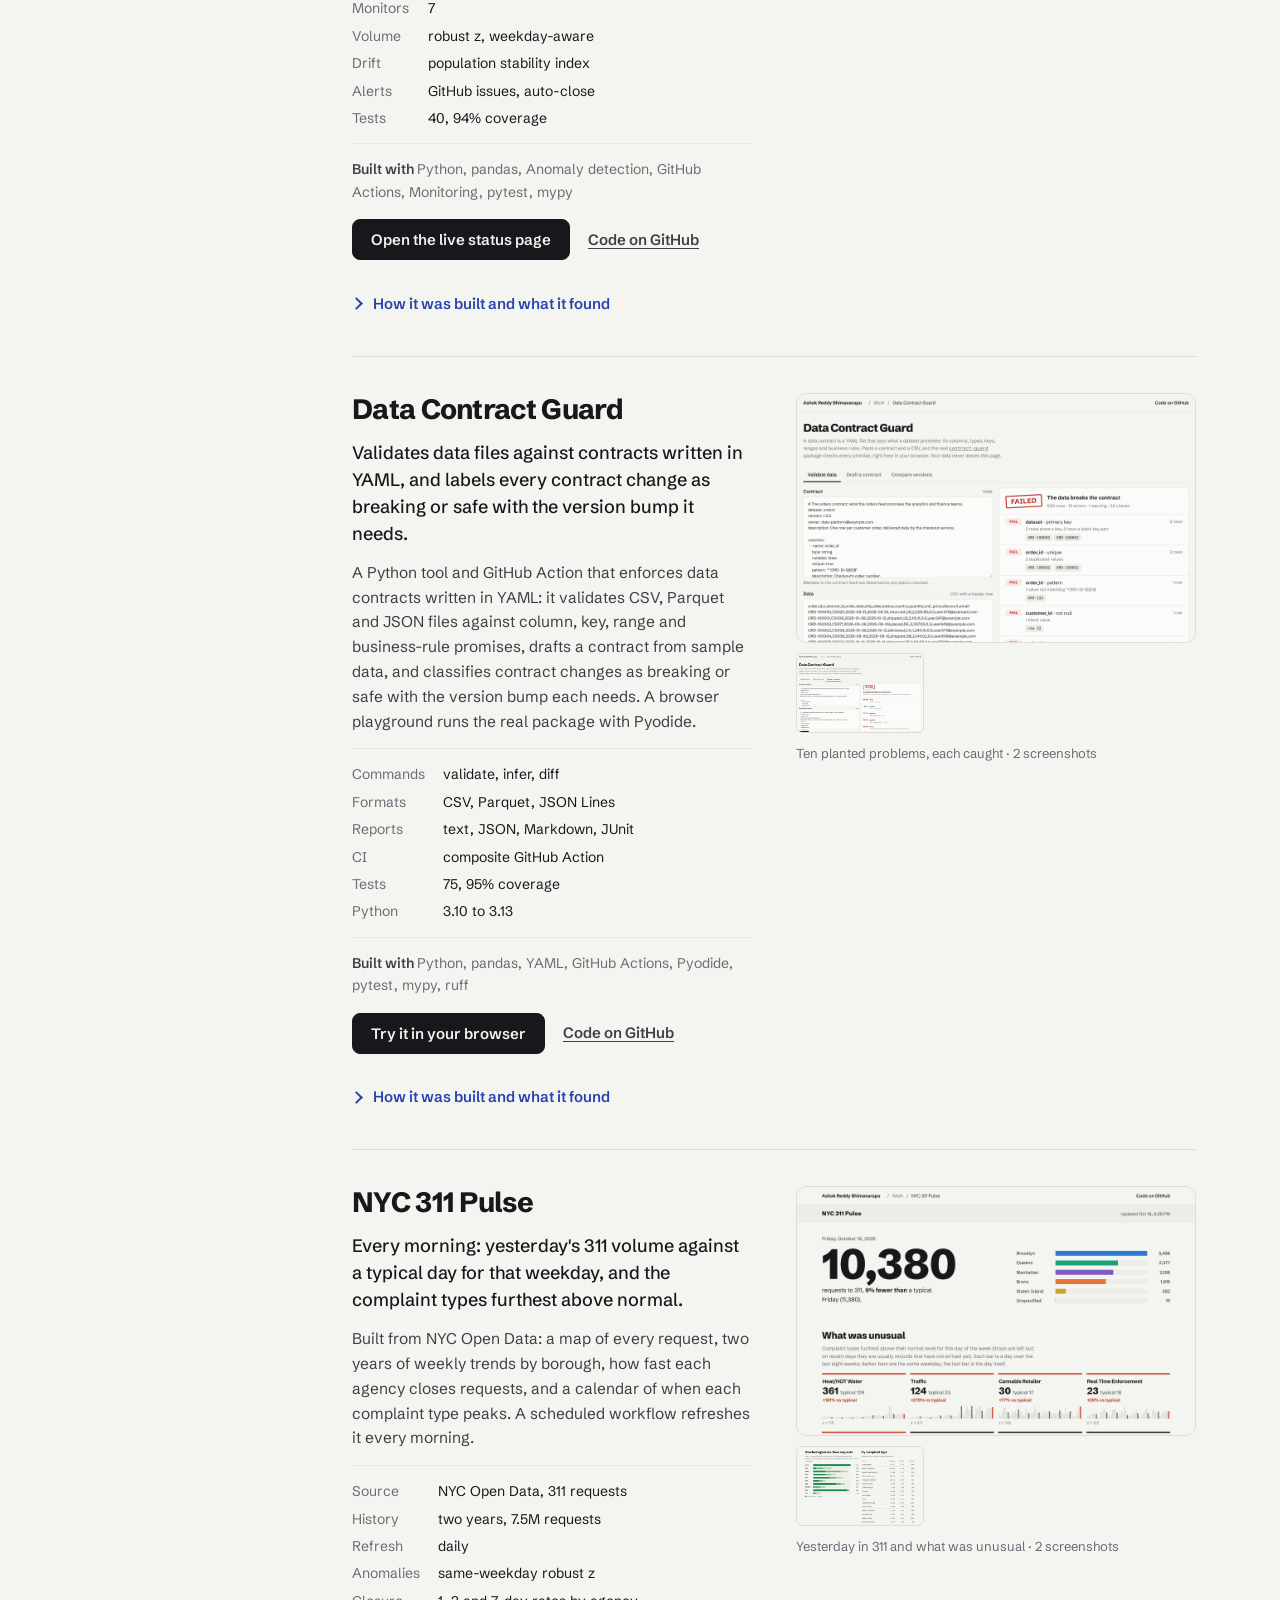
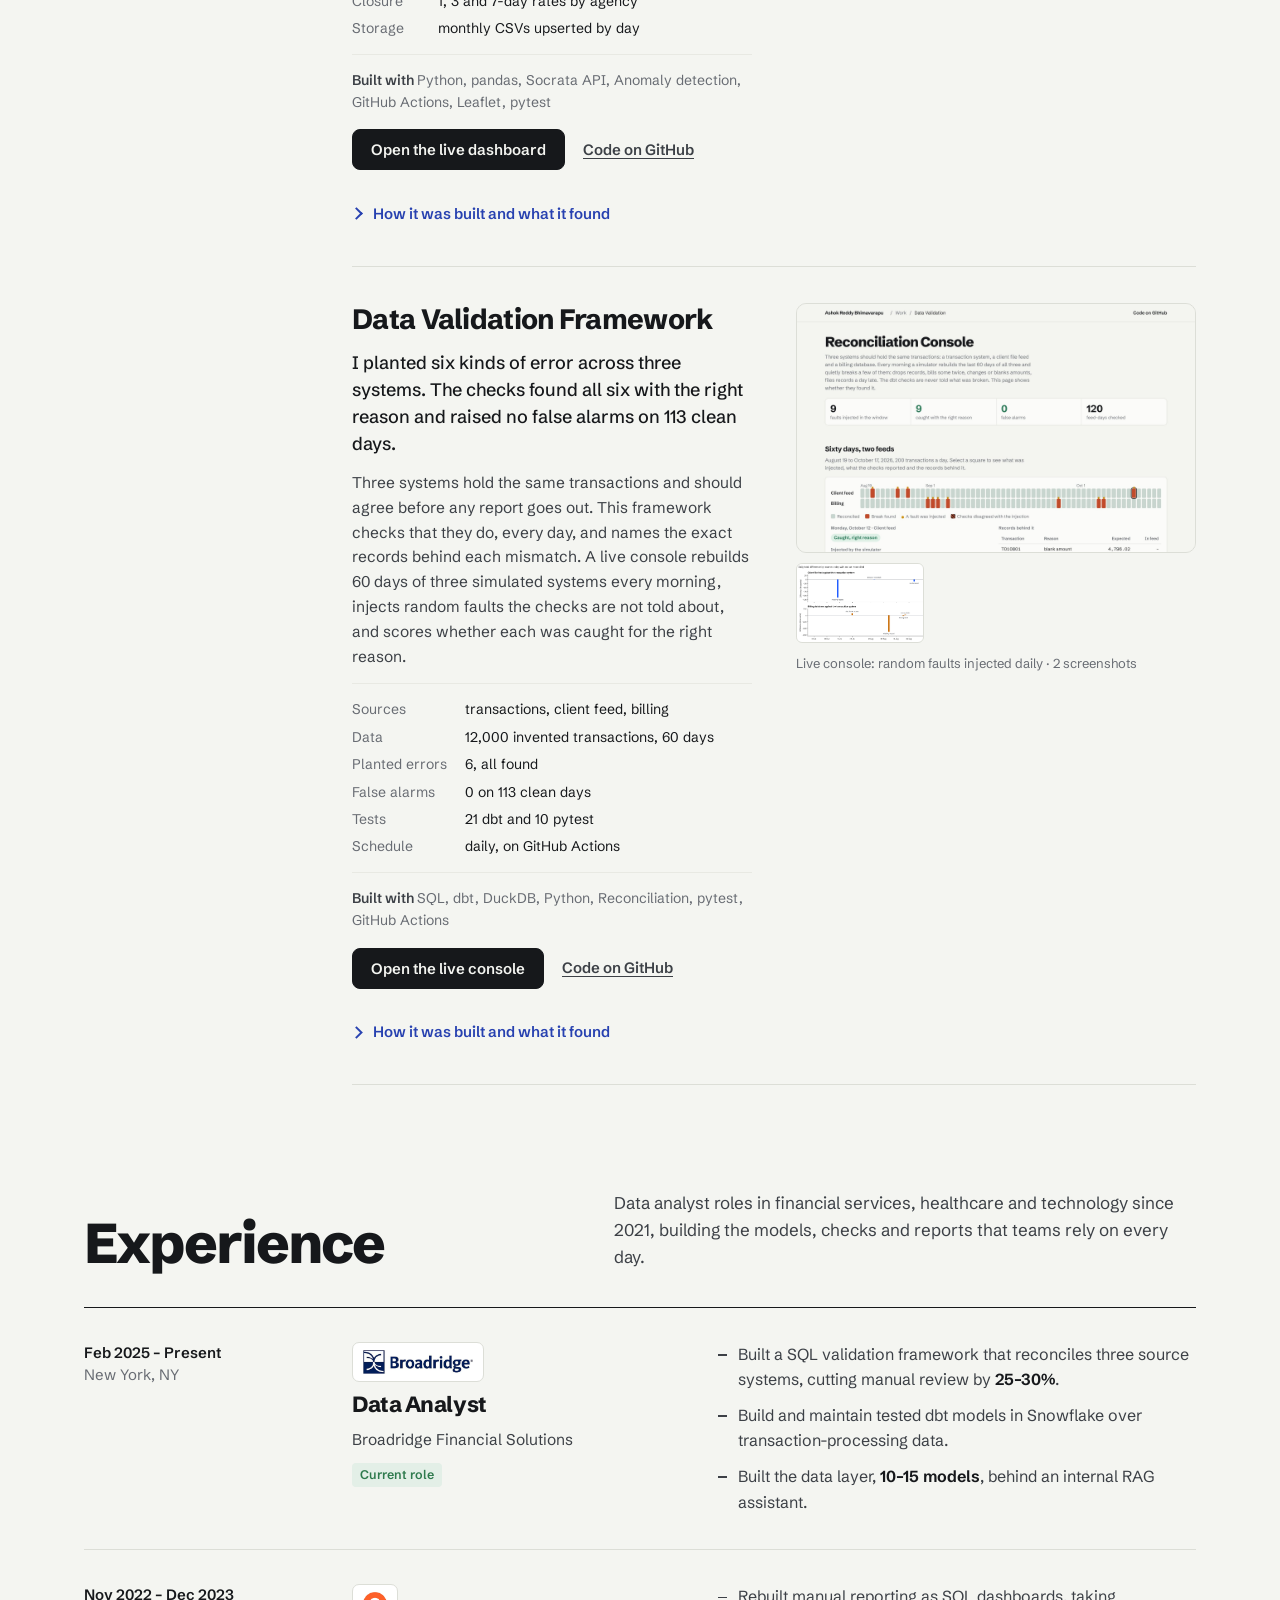
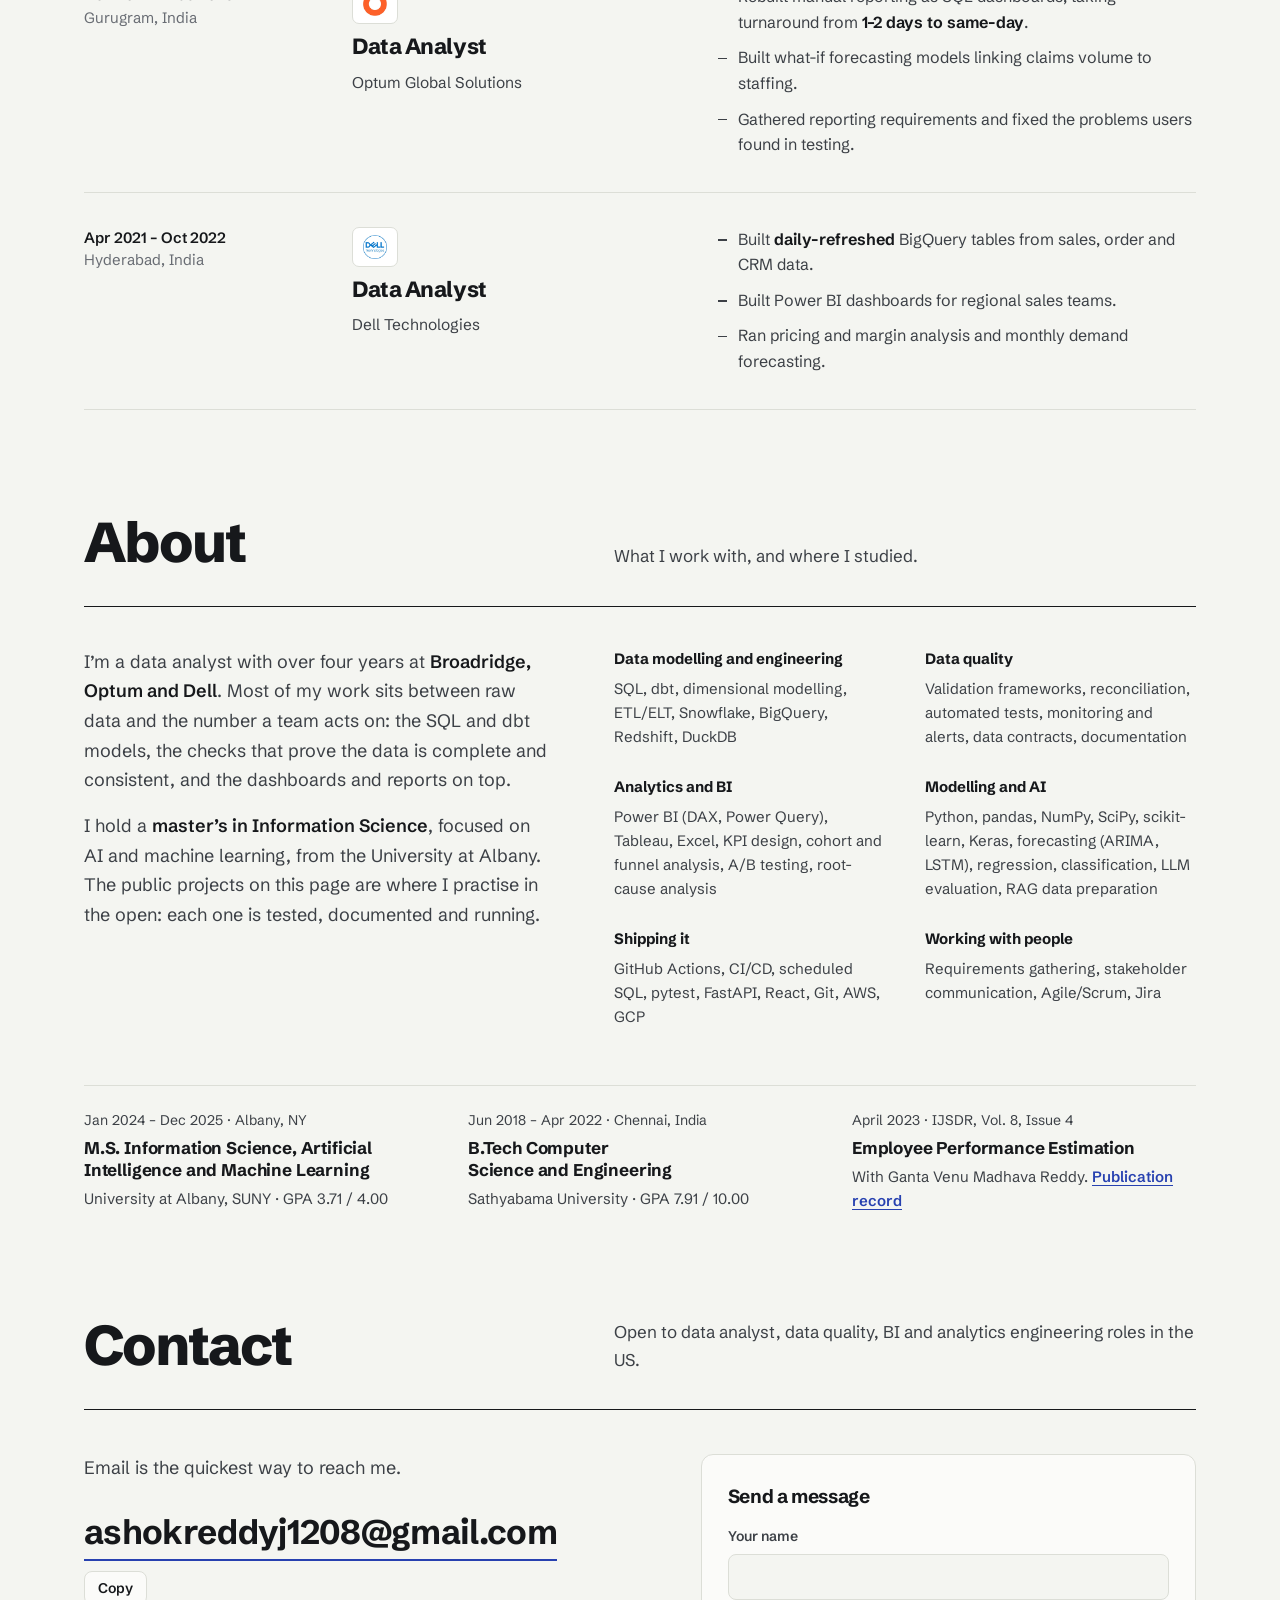
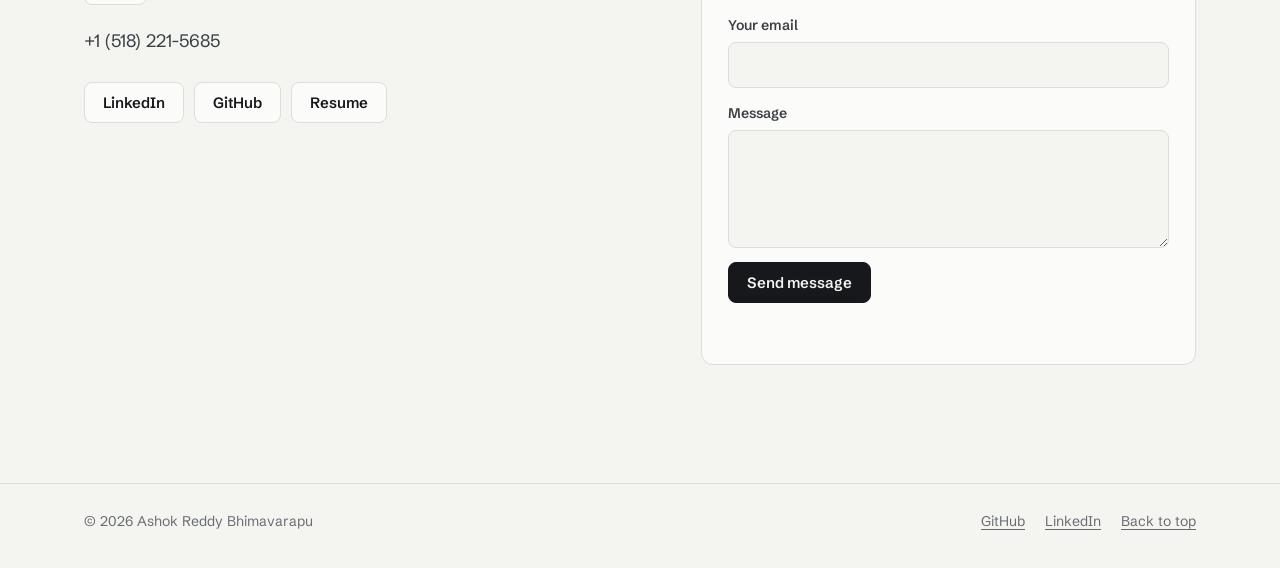
==== commit 3948b4da: "Redesign the site: live ledger home page, one design system across every project page, fresh screens" ====
--- a/index.html
+++ b/index.html
@@ -4,1200 +4,748 @@
 <meta charset="utf-8">
 <meta name="viewport" content="width=device-width, initial-scale=1, viewport-fit=cover">
 <title>Ashok Reddy Bhimavarapu | Data Analyst</title>
-<meta name="description" content="Portfolio of Ashok Reddy Bhimavarapu: data analyst with 4+ years in SQL, dbt, data quality and BI at Broadridge, Optum and Dell.">
+<meta name="description" content="Ashok Reddy Bhimavarapu, data analyst in New York: SQL, dbt, data quality and BI at Broadridge, Optum and Dell, and ten public projects that run live.">
 <meta name="author" content="Ashok Reddy Bhimavarapu">
 <link rel="canonical" href="https://ashokreddy010.github.io/">
 <link rel="icon" href="favicon.svg" type="image/svg+xml">
 <meta property="og:type" content="website">
 <meta property="og:url" content="https://ashokreddy010.github.io/">
 <meta property="og:title" content="Ashok Reddy Bhimavarapu | Data Analyst">
-<meta property="og:description" content="Portfolio of Ashok Reddy Bhimavarapu: data analyst with 4+ years in SQL, dbt, data quality and BI at Broadridge, Optum and Dell.">
+<meta property="og:description" content="Data analyst in New York: SQL, dbt, data quality and BI at Broadridge, Optum and Dell, and ten public projects that run live.">
 <meta property="og:image" content="https://ashokreddy010.github.io/social-card.png">
 <meta property="og:image:width" content="1200">
 <meta property="og:image:height" content="630">
 <meta name="twitter:card" content="summary_large_image">
 <meta name="twitter:title" content="Ashok Reddy Bhimavarapu | Data Analyst">
-<meta name="twitter:description" content="Portfolio of Ashok Reddy Bhimavarapu: data analyst with 4+ years in SQL, dbt, data quality and BI at Broadridge, Optum and Dell.">
+<meta name="twitter:description" content="Data analyst in New York: SQL, dbt, data quality and BI at Broadridge, Optum and Dell, and ten public projects that run live.">
 <meta name="twitter:image" content="https://ashokreddy010.github.io/social-card.png">
+<meta name="theme-color" content="#F4F5F1" media="(prefers-color-scheme: light)">
+<meta name="theme-color" content="#121416" media="(prefers-color-scheme: dark)">
 <script type="application/ld+json">{"@context":"https://schema.org","@type":"Person","name":"Ashok Reddy Bhimavarapu","jobTitle":"Data Analyst","url":"https://ashokreddy010.github.io/","sameAs":["https://github.com/AshokReddy010","https://www.linkedin.com/in/ashokreddy1"]}</script>
-<style>:root{color-scheme:light}body{margin:0}img{max-width:100%}</style>
-</head>
-<body>
-<link rel="stylesheet" href="https://fonts.googleapis.com/css2?family=Bricolage+Grotesque:opsz,wght@12..96,500;12..96,700;12..96,800&family=IBM+Plex+Sans:wght@400;500;600&family=IBM+Plex+Mono:wght@400;500&display=swap">
+<script>try{var t=localStorage.getItem('theme');if(t==='dark'||t==='light')document.documentElement.setAttribute('data-theme',t)}catch(e){}</script>
+<link rel="preconnect" href="https://fonts.googleapis.com">
+<link rel="preconnect" href="https://fonts.gstatic.com" crossorigin>
+<link rel="stylesheet" href="https://fonts.googleapis.com/css2?family=Schibsted+Grotesk:ital,wght@0,400..900;1,400..700&display=swap">
 <style>
-/* Layout: floating pill nav, oversized name, a live forecast chart as the signature strip, then bento-style cards that glow under the cursor. */
+/*
+  The audit trail. The page's job is to show that this analyst's numbers can be trusted, so the hero is a
+  ledger of his own systems read live from their latest runs. Everything else stays quiet: one typeface,
+  ledger-paper neutrals, a ballpoint-blue accent, and green/amber/red used only for real status.
+*/
 :root {
-  --bg: #F4F6FB; --surface: #FFFFFF; --surface2: #EDF1F8; --ink: #0E1626; --muted: #556277;
-  --line: #D9E0EC; --logo-bg: #FFFFFF; --shot-ink: #F2F6FC; --scrim: rgba(8, 12, 22, .84); --logo-dark: #17203A; --g1: #1D5BFF; --g2: #0A9E99; --mark: #C96A00; --on-accent: #FFFFFF; --btn1: #FFFFFF; --btn2: #FFFFFF; --btn-ink: #0E1626; --btn-bd: #D9E0EC; --nav1: #E3E9F3; --nav2: #E3E9F3;
-  --display: "Bricolage Grotesque", "Segoe UI", system-ui, sans-serif;
-  --body: "IBM Plex Sans", "Segoe UI", system-ui, sans-serif;
-  --mono: "IBM Plex Mono", ui-monospace, Menlo, Consolas, monospace;
-  --r: 18px;
+  --bg: #F4F5F1; --paper: #FBFBF9; --ink: #16181B; --ink-2: #3C4046; --muted: #686C73; --rule: #DCDED7; --rule-2: #E8E9E3;
+  --accent: #2741B0; --accent-ink: #FFFFFF; --accent-soft: #E6E9F6;
+  --ok: #2E7A4D; --warn: #A86A12; --bad: #B8402B; --ok-soft: #E3EFE7; --warn-soft: #F5EBD9; --bad-soft: #F6E3DE;
+  --shade: rgba(22, 24, 27, .78); --shot: #ECEDE8; --logo: #FFFFFF;
+  --font: "Schibsted Grotesk", "Helvetica Neue", Arial, system-ui, sans-serif;
+  color-scheme: light;
 }
 @media (prefers-color-scheme: dark) {
   :root:not([data-theme="light"]) {
-    --bg: #080C16; --surface: #101726; --surface2: #162036; --ink: #EAF0FA; --muted: #93A1B8;
-    --line: #222E45; --g1: #5B9DFF; --g2: #3FE0C5; --mark: #FFB04A; --on-accent: #06101F; --btn1: #101726; --btn2: #101726; --btn-ink: #EAF0FA; --btn-bd: #222E45; --nav1: #1E2A44; --nav2: #1E2A44;
+    --bg: #121416; --paper: #191C1F; --ink: #ECEDE9; --ink-2: #C9CCC8; --muted: #9A9FA5; --rule: #2C3034; --rule-2: #23272A;
+    --accent: #9DAEFF; --accent-ink: #10131A; --accent-soft: #232A44;
+    --ok: #6FC28F; --warn: #E2AE55; --bad: #F08470; --ok-soft: #1D2D24; --warn-soft: #33291A; --bad-soft: #36211D;
+    --shade: rgba(0, 0, 0, .82); --shot: #1F2225; --logo: #F4F5F1;
     color-scheme: dark;
   }
 }
 :root[data-theme="dark"] {
-  --bg: #080C16; --surface: #101726; --surface2: #162036; --ink: #EAF0FA; --muted: #93A1B8;
-  --line: #222E45; --g1: #5B9DFF; --g2: #3FE0C5; --mark: #FFB04A; --on-accent: #06101F; --btn1: #101726; --btn2: #101726; --btn-ink: #EAF0FA; --btn-bd: #222E45; --nav1: #1E2A44; --nav2: #1E2A44;
+  --bg: #121416; --paper: #191C1F; --ink: #ECEDE9; --ink-2: #C9CCC8; --muted: #9A9FA5; --rule: #2C3034; --rule-2: #23272A;
+  --accent: #9DAEFF; --accent-ink: #10131A; --accent-soft: #232A44;
+  --ok: #6FC28F; --warn: #E2AE55; --bad: #F08470; --ok-soft: #1D2D24; --warn-soft: #33291A; --bad-soft: #36211D;
+  --shade: rgba(0, 0, 0, .82); --shot: #1F2225; --logo: #F4F5F1;
   color-scheme: dark;
 }
-* { box-sizing: border-box; }
+*, *::before, *::after { box-sizing: border-box; }
 [hidden] { display: none !important; }
-html { scroll-behavior: smooth; }
-body { background: var(--bg); color: var(--ink); font-family: var(--body); font-size: 17px; line-height: 1.6; overflow-x: hidden; transition: background .4s, color .4s; }
-a { color: var(--g1); text-underline-offset: 3px; }
-a:focus-visible, button:focus-visible { outline: 2px solid var(--g1); outline-offset: 3px; border-radius: 8px; }
-h1, h2, h3, p { margin: 0; }
-h1, h2, h3 { font-family: var(--display); text-wrap: balance; }
-.wrap { max-width: 1120px; margin-inline: auto; padding-inline: 20px; }
-.grad { background: linear-gradient(95deg, var(--g1), var(--g2)); -webkit-background-clip: text; background-clip: text; color: transparent; }
-
-/* ambient background */
-.ambient { position: fixed; inset: 0; z-index: -1; pointer-events: none; overflow: hidden; }
-.ambient i { position: absolute; width: 620px; height: 620px; border-radius: 50%; filter: blur(110px); opacity: .5; animation: drift 22s ease-in-out infinite alternate; }
-.ambient i:nth-child(1) { background: color-mix(in srgb, var(--g1) 30%, transparent); top: -220px; right: -160px; }
-.ambient i:nth-child(2) { background: color-mix(in srgb, var(--g2) 22%, transparent); top: 520px; left: -300px; animation-delay: -8s; }
-.ambient b { position: absolute; inset: 0; background-image: linear-gradient(var(--line) 1px, transparent 1px), linear-gradient(90deg, var(--line) 1px, transparent 1px); background-size: 56px 56px; opacity: .35; -webkit-mask-image: radial-gradient(ellipse 80% 55% at 50% 0%, #000 20%, transparent 75%); mask-image: radial-gradient(ellipse 80% 55% at 50% 0%, #000 20%, transparent 75%); }
-.ambient canvas { position: absolute; inset: 0; width: 100%; height: 100%; }
-@keyframes drift { to { transform: translate(60px, 80px) scale(1.15); } }
-
-/* nav */
-.top { position: sticky; top: calc(env(safe-area-inset-top, 0px) + 12px); z-index: 10; padding-inline: 16px; }
-.pill { max-width: 1060px; margin-inline: auto; display: flex; align-items: center; gap: 12px; padding: 8px 8px 8px 18px; border: 1px solid var(--line); border-radius: 999px; background: color-mix(in srgb, var(--surface) 72%, transparent); -webkit-backdrop-filter: blur(14px) saturate(1.4); backdrop-filter: blur(14px) saturate(1.4); box-shadow: 0 10px 30px -18px color-mix(in srgb, var(--ink) 50%, transparent); }
-.brand { font-family: var(--display); font-weight: 800; font-size: 17px; color: var(--ink); text-decoration: none; white-space: nowrap; }
-.nav { display: flex; gap: 2px; margin-left: auto; min-width: 0; overflow-x: auto; scrollbar-width: none; }
-.nav::-webkit-scrollbar { display: none; }
-.nav a { font-size: 14px; font-weight: 500; color: var(--muted); text-decoration: none; padding: 7px 12px; border-radius: 999px; white-space: nowrap; transition: color .2s, background .2s; }
-.nav a:hover { color: var(--ink); background: var(--surface2); }
-.nav a[aria-current="true"] { color: var(--btn-ink); background: linear-gradient(95deg, var(--nav1), var(--nav2)); }
-.tbtn { flex: none; font: 500 13px var(--mono); color: var(--ink); background: var(--surface2); border: 1px solid var(--line); border-radius: 999px; padding: 8px 14px; cursor: pointer; transition: border-color .2s, transform .2s; }
-.tbtn:hover { border-color: var(--g1); transform: scale(1.05); }
-
-main { display: flex; flex-direction: column; gap: 110px; padding-block: 64px 96px; }
-section { display: flex; flex-direction: column; gap: 28px; scroll-margin-top: 100px; }
-.label { font: 500 12px var(--mono); letter-spacing: .16em; text-transform: uppercase; color: var(--g1); display: flex; align-items: center; gap: 10px; }
-.label::before { content: ""; width: 26px; height: 2px; background: linear-gradient(90deg, var(--g1), var(--g2)); }
-h2 { font-size: clamp(32px, 5vw, 52px); font-weight: 800; letter-spacing: -.02em; line-height: 1.05; }
-h3 { font-size: 21px; font-weight: 700; line-height: 1.25; }
-.head { display: flex; flex-direction: column; gap: 10px; }
+html { scroll-behavior: smooth; -webkit-text-size-adjust: 100%; }
+body { margin: 0; background: var(--bg); color: var(--ink); font: 400 17px/1.6 var(--font); font-feature-settings: "ss01"; overflow-x: hidden; }
+img { max-width: 100%; display: block; }
+h1, h2, h3, h4, p, ul, ol, dl, dd, figure { margin: 0; }
+ul, ol { padding: 0; list-style: none; }
+h1, h2, h3 { text-wrap: balance; letter-spacing: -.02em; }
+a { color: inherit; text-underline-offset: .2em; text-decoration-thickness: 1px; }
+:focus-visible { outline: 2px solid var(--accent); outline-offset: 3px; border-radius: 3px; }
+.wrap { width: 100%; max-width: 1160px; margin-inline: auto; padding-inline: 24px; }
+
+/* header */
+.bar { position: sticky; top: 0; z-index: 20; padding-top: env(safe-area-inset-top, 0px); background: color-mix(in srgb, var(--bg) 88%, transparent); -webkit-backdrop-filter: blur(12px); backdrop-filter: blur(12px); border-bottom: 1px solid transparent; transition: border-color .2s; }
+.bar.stuck { border-bottom-color: var(--rule); }
+.bar .wrap { display: flex; align-items: center; gap: 28px; min-height: 64px; }
+.who { font-weight: 700; font-size: 16px; text-decoration: none; letter-spacing: -.01em; white-space: nowrap; }
+.nav { display: flex; gap: 26px; margin-left: auto; }
+.nav a { font-size: 15px; color: var(--ink-2); text-decoration: none; padding-block: 6px; border-bottom: 1.5px solid transparent; }
+.nav a:hover { color: var(--ink); border-bottom-color: var(--rule); }
+.nav a[aria-current="true"] { color: var(--ink); border-bottom-color: var(--ink); }
+.tools { display: flex; align-items: center; gap: 10px; }
+.btn { display: inline-flex; align-items: center; gap: 8px; font: 600 15px/1 var(--font); text-decoration: none; padding: 12px 18px; border-radius: 8px; border: 1px solid var(--rule); background: var(--paper); color: var(--ink); cursor: pointer; transition: border-color .15s, background .15s; white-space: nowrap; }
+.btn:hover { border-color: var(--ink-2); }
+.btn.primary { background: var(--ink); border-color: var(--ink); color: var(--bg); }
+.btn.primary:hover { background: var(--ink-2); border-color: var(--ink-2); }
+.btn.small { font-size: 14px; padding: 9px 13px; }
+.mode { width: 40px; height: 40px; padding: 0; justify-content: center; }
+.mode svg { width: 18px; height: 18px; }
+@media (max-width: 820px) {
+  .bar .wrap { flex-wrap: wrap; gap: 0 16px; min-height: 0; padding-block: 10px 0; }
+  .tools { margin-left: auto; }
+  .nav { order: 3; width: 100%; margin: 0; gap: 22px; overflow-x: auto; scrollbar-width: none; padding-block: 4px 6px; }
+  .nav::-webkit-scrollbar { display: none; }
+}
 
 /* hero */
-.intro { display: grid; grid-template-columns: minmax(0, 1fr) 280px; gap: 48px; align-items: center; }
-.hero { display: flex; flex-direction: column; gap: 22px; min-width: 0; }
-.status { align-self: flex-start; display: inline-flex; align-items: center; gap: 10px; font: 500 13px var(--mono); color: var(--muted); border: 1px solid var(--line); background: var(--surface); padding: 6px 14px; border-radius: 999px; }
-.status i { display: none; width: 8px; height: 8px; border-radius: 50%; background: var(--g2); box-shadow: 0 0 0 0 var(--g2); animation: ping 2s infinite; }
-@keyframes ping { 70% { box-shadow: 0 0 0 9px transparent; } 100% { box-shadow: 0 0 0 0 transparent; } }
-h1 { font-size: clamp(44px, 8.4vw, 100px); font-weight: 800; line-height: .95; letter-spacing: -.035em; }
-h1 span { display: block; }
-.role { font-family: var(--display); font-weight: 500; font-size: clamp(19px, 2.6vw, 26px); }
-.role em { font-style: normal; color: var(--muted); padding-inline: 6px; }
-.lede { max-width: 60ch; color: var(--muted); font-size: 18px; }
-.links { display: flex; flex-wrap: wrap; gap: 12px; }
-.cta { position: relative; overflow: hidden; display: inline-flex; align-items: center; gap: 8px; font-weight: 600; font-size: 15px; text-decoration: none; padding: 12px 20px; border-radius: 999px; border: 1px solid var(--line); color: var(--ink); background: var(--surface); transition: transform .25s, border-color .25s, box-shadow .25s; }
-.cta b { font-weight: 600; transition: transform .25s; }
-.cta:hover { transform: translateY(-3px); border-color: var(--g1); box-shadow: 0 14px 30px -16px var(--g1); }
-.cta:hover b { transform: translateX(4px); }
-.cta.solid:hover { border-color: var(--g1); }
-.cta.solid { border-color: var(--btn-bd); color: var(--btn-ink); background: linear-gradient(95deg, var(--btn1), var(--btn2)); }
-.cta.solid::after { content: ""; position: absolute; top: 0; bottom: 0; width: 40%; left: -60%; background: linear-gradient(100deg, transparent, color-mix(in srgb, var(--surface) 55%, transparent), transparent); transform: skewX(-20deg); transition: left .6s; }
-.cta.solid:hover::after { left: 130%; }
-.photo-wrap { position: relative; width: 280px; max-width: 100%; aspect-ratio: 1; border-radius: 50%; padding: 5px; overflow: hidden; transition: transform .4s; }
-.photo-wrap::before { content: ""; position: absolute; inset: -40%; background: conic-gradient(var(--g1), var(--g2), var(--mark), var(--g1)); animation: spin 7s linear infinite; }
-.photo-wrap:hover { transform: scale(1.04) rotate(-2deg); }
-.photo { position: relative; width: 100%; height: 100%; border-radius: 50%; overflow: hidden; background: var(--surface); border: 4px solid var(--bg); }
-.photo img { display: block; width: 100%; height: 100%; object-fit: cover; transform: scale(1.05); }
-.photo-wrap { cursor: zoom-in; }
-.photo-wrap:focus-visible { outline: 2px solid var(--g1); outline-offset: 4px; }
-.lightbox { position: fixed; inset: 0; z-index: 50; display: grid; place-items: center; padding: 20px; background: var(--scrim); -webkit-backdrop-filter: blur(10px); backdrop-filter: blur(10px); cursor: zoom-out; animation: fade .25s both; }
-.lightbox img { width: min(86vw, 78vh, 640px); height: auto; aspect-ratio: 1; object-fit: cover; border-radius: 50%; border: 4px solid var(--g1); box-shadow: 0 30px 80px -20px var(--g1); animation: pop .35s cubic-bezier(.2,.8,.2,1) both; }
-.lightbox .tbtn { position: absolute; top: calc(env(safe-area-inset-top, 0px) + 16px); right: 16px; }
-@keyframes fade { from { opacity: 0; } }
-@keyframes pop { from { transform: scale(.6); opacity: 0; } }
-@keyframes spin { to { transform: rotate(360deg); } }
-
-.stats { display: grid; grid-template-columns: repeat(4, minmax(0, 1fr)); gap: 14px; margin-top: 48px; }
-.stat { padding: 18px 20px; }
-a.stat { text-decoration: none; color: inherit; display: block; }
-.stat strong { display: block; font: 800 34px/1.1 var(--display); font-variant-numeric: tabular-nums; }
-.stat span { font: 400 13px var(--mono); color: var(--muted); }
-
-/* signature chart */
-.sig { margin-top: 40px; display: flex; flex-direction: column; gap: 10px; }
-.sig canvas { display: block; width: 100%; height: 210px; }
-.sig-plot { position: relative; }
-.sig-plot canvas { cursor: crosshair; touch-action: pan-y; }
-.sig-tip { position: absolute; transform: translateX(-50%); pointer-events: none; white-space: nowrap; font: 500 12px var(--mono); color: var(--ink); background: var(--surface); border: 1px solid var(--line); border-radius: 8px; padding: 5px 9px; box-shadow: 0 8px 20px -12px var(--ink); }
-.sig-ctl { display: flex; flex-wrap: wrap; align-items: center; gap: 8px 12px; padding: 12px 16px; border: 1px solid var(--line); border-radius: 14px; background: var(--surface); font: 400 13px var(--mono); color: var(--muted); }
-.sig-ctl label { color: var(--ink); font-weight: 500; }
-.sig-ctl input { flex: 1 1 160px; max-width: 260px; min-width: 0; accent-color: var(--g1); cursor: pointer; }
-.sig-ctl output { flex: 1 1 280px; min-width: 0; color: var(--mark); }
-.sig p { display: flex; flex-wrap: wrap; gap: 6px 20px; font: 400 12px var(--mono); color: var(--muted); }
-.sig p i { display: inline-block; width: 16px; height: 3px; margin-right: 7px; vertical-align: middle; background: var(--g1); }
-.sig p i.f { background: repeating-linear-gradient(90deg, var(--g2) 0 4px, transparent 4px 7px); }
-.sig p i.a { width: 8px; height: 8px; border-radius: 50%; background: var(--mark); }
-
-/* marquee */
-.marq { overflow: hidden; border-block: 1px solid var(--line); padding-block: 18px; -webkit-mask-image: linear-gradient(90deg, transparent, #000 12%, #000 88%, transparent); mask-image: linear-gradient(90deg, transparent, #000 12%, #000 88%, transparent); }
-.marq ul { display: flex; gap: 44px; width: max-content; list-style: none; margin: 0; padding: 0; font: 700 22px var(--display); color: var(--muted); animation: slide 38s linear infinite; }
-.marq:hover ul { animation-play-state: paused; }
-.marq li { white-space: nowrap; display: flex; align-items: center; gap: 44px; transition: color .2s; }
-.marq li:hover { color: var(--ink); }
-.marq li::after { content: ""; width: 7px; height: 7px; border-radius: 50%; background: var(--g2); }
-@keyframes slide { to { transform: translateX(-50%); } }
-
-/* cards */
-.card { position: relative; overflow: hidden; background: var(--surface); border: 1px solid var(--line); border-radius: var(--r); padding: 26px; transition: transform .3s cubic-bezier(.2,.8,.2,1), border-color .3s, box-shadow .3s; }
-.card::before { content: ""; position: absolute; inset: 0; pointer-events: none; opacity: 0; transition: opacity .35s; background: radial-gradient(420px circle at var(--mx, 50%) var(--my, 0%), color-mix(in srgb, var(--g1) 18%, transparent), transparent 62%); }
-.card > * { position: relative; }
-.card:hover { border-color: color-mix(in srgb, var(--g1) 55%, var(--line)); box-shadow: 0 22px 44px -26px color-mix(in srgb, var(--g1) 75%, transparent); }
-.card:hover::before { opacity: 1; }
-.card.lift:hover { transform: translateY(-6px); }
-.chip { display: inline-block; font: 500 12px var(--mono); padding: 4px 10px; border-radius: 999px; border: 1px solid var(--line); background: var(--surface2); color: var(--muted); transition: color .2s, border-color .2s, transform .2s, background .2s; }
-.chips { display: flex; flex-wrap: wrap; gap: 8px; list-style: none; margin: 0; padding: 0; }
-.chips .chip:hover { color: var(--on-accent); background: linear-gradient(95deg, var(--g1), var(--g2)); border-color: transparent; transform: translateY(-2px); }
-
-/* career chart: Jan 2018 to Jan 2027 = 108 months */
-.chart { display: flex; flex-direction: column; gap: 6px; }
-.crow { display: grid; grid-template-columns: 250px minmax(0, 1fr); gap: 4px 20px; align-items: center; padding: 8px 10px; margin-inline: -10px; border-radius: 10px; transition: background .2s; }
-.crow:not(.axis-row):hover { background: var(--surface2); }
-.cname { font-size: 14px; font-weight: 600; min-width: 0; }
-.cname span { display: block; font: 400 12px var(--mono); color: var(--muted); }
-.track { position: relative; height: 18px; background-image: linear-gradient(to right, var(--line) 1px, transparent 1px); background-size: calc(100% / 9) 100%; border-right: 1px solid var(--line); }
-.bar { position: absolute; top: 3px; height: 12px; border-radius: 6px; background: linear-gradient(90deg, var(--g1), var(--g2)); transform-origin: left; transition: transform 1.1s cubic-bezier(.2,.8,.2,1), filter .2s; }
-.bar.edu { background: color-mix(in srgb, var(--g1) 16%, var(--surface)); border: 1px solid var(--g1); }
-.bar.now::after { content: ""; position: absolute; right: -4px; top: 0; width: 12px; height: 12px; border-radius: 50%; background: var(--mark); box-shadow: 0 0 0 0 var(--mark); animation: ping 2s infinite; }
-.crow:hover .bar { filter: brightness(1.15) saturate(1.2); }
-.js .chart:not(.in) .bar { transform: scaleX(0); }
-.crow:nth-child(2) .bar { transition-delay: .1s; } .crow:nth-child(3) .bar { transition-delay: .2s; } .crow:nth-child(4) .bar { transition-delay: .3s; } .crow:nth-child(5) .bar { transition-delay: .4s; }
-.axis { display: grid; grid-template-columns: repeat(9, 1fr); font: 400 11px var(--mono); color: var(--muted); font-variant-numeric: tabular-nums; }
-.legend { display: flex; flex-wrap: wrap; gap: 6px 20px; font: 400 12px var(--mono); color: var(--muted); padding-top: 8px; }
-.legend i { display: inline-block; width: 18px; height: 8px; border-radius: 4px; margin-right: 6px; background: linear-gradient(90deg, var(--g1), var(--g2)); }
-.legend i.edu { background: color-mix(in srgb, var(--g1) 16%, var(--surface)); border: 1px solid var(--g1); }
-.legend i.dot { width: 8px; border-radius: 50%; background: var(--mark); }
-
-.grid3 { display: grid; grid-template-columns: repeat(3, minmax(0, 1fr)); gap: 18px; }
-.grid2 { display: grid; grid-template-columns: repeat(2, minmax(0, 1fr)); gap: 18px; }
-.job { display: flex; flex-direction: column; gap: 14px; }
-.badge { width: 46px; height: 46px; border-radius: 13px; display: grid; place-items: center; font: 800 20px var(--display); color: var(--on-accent); background: linear-gradient(135deg, var(--g1), var(--g2)); transition: transform .4s cubic-bezier(.2,.8,.2,1); }
-.card:hover .badge { transform: rotate(-8deg) scale(1.1); }
-.logo { height: 52px; padding: 8px 12px; border-radius: 13px; background: var(--logo-bg); border: 1px solid var(--line); transition: transform .4s cubic-bezier(.2,.8,.2,1); }
-a.logo { display: block; }
-a.logo:hover { border-color: var(--g1); box-shadow: 0 10px 24px -14px var(--g1); }
-.logo img { display: block; height: 100%; width: auto; max-width: none; }
-.card:hover .logo { transform: scale(1.08); }
-.logo.dark { background: var(--logo-dark); }
-.edu .logo { height: 60px; transform-origin: left center; }
-.job .co { color: var(--muted); font-size: 15px; }
-.when { font: 400 13px var(--mono); color: var(--muted); font-variant-numeric: tabular-nums; }
-.row { display: flex; flex-wrap: wrap; gap: 8px; align-items: center; }
-.wins { list-style: none; margin: 0; padding: 0; display: flex; flex-direction: column; gap: 9px; font-size: 14.5px; line-height: 1.45; color: var(--muted); }
-.wins li { position: relative; padding-left: 16px; }
-.wins li::before { content: ""; position: absolute; left: 0; top: .55em; width: 6px; height: 6px; border-radius: 50%; background: linear-gradient(135deg, var(--g1), var(--g2)); }
-.wins b { color: var(--ink); font-weight: 600; }
-.job > .row:last-child { margin-top: auto; }
-.focus { display: flex; flex-direction: column; gap: 10px; }
-.focus .roles { font: 500 12px var(--mono); letter-spacing: .04em; color: var(--g1); }
-.focus > p:not(.roles) { color: var(--muted); font-size: 15px; line-height: 1.5; }
-.focus .row { margin-top: auto; padding-top: 8px; }
-.focus .at { font: 400 12px var(--mono); color: var(--muted); }
-.steps { list-style: none; margin: 0; padding: 0; display: grid; grid-template-columns: repeat(4, minmax(0, 1fr)); gap: 28px; position: relative; }
-.steps::before { content: ""; position: absolute; left: 0; right: 0; top: 23px; height: 2px; background: linear-gradient(90deg, var(--g1), var(--g2)); opacity: .35; }
-.step { position: relative; display: flex; flex-direction: column; gap: 10px; min-width: 0; }
-.step .num { width: 48px; height: 48px; border-radius: 50%; display: grid; place-items: center; font: 500 15px var(--mono); color: var(--on-accent); background: linear-gradient(135deg, var(--g1), var(--g2)); box-shadow: 0 0 0 6px var(--bg); transition: transform .35s cubic-bezier(.2,.8,.2,1), box-shadow .35s; }
-.step:hover .num { transform: scale(1.15); box-shadow: 0 0 0 6px var(--bg), 0 12px 26px -8px var(--g1); }
-.step h3 { font-size: 19px; margin-top: 6px; }
-.step p { color: var(--muted); font-size: 15px; line-height: 1.55; }
-.step:nth-child(2) { transition-delay: .08s; } .step:nth-child(3) { transition-delay: .16s; } .step:nth-child(4) { transition-delay: .24s; }
-@media (max-width: 860px) {
-  .steps { grid-template-columns: minmax(0, 1fr); gap: 26px; }
-  .steps::before { left: 23px; right: auto; top: 0; bottom: 0; width: 2px; height: auto; background: linear-gradient(180deg, var(--g1), var(--g2)); }
-  .step { padding-left: 68px; }
-  .step .num { position: absolute; left: 0; top: 0; }
-  .step h3 { margin-top: 10px; }
+.hero { display: grid; grid-template-columns: minmax(0, 1fr) minmax(0, 470px); gap: 64px; align-items: start; padding-block: 72px 40px; }
+.id { display: flex; flex-direction: column; gap: 26px; min-width: 0; }
+.where { display: flex; align-items: center; gap: 14px; color: var(--muted); font-size: 15px; }
+.where img { width: 56px; height: 56px; border-radius: 50%; object-fit: cover; border: 1px solid var(--rule); cursor: zoom-in; }
+h1 { font-size: clamp(46px, 7.4vw, 92px); line-height: .96; font-weight: 800; letter-spacing: -.045em; }
+.claim { font-size: clamp(21px, 2.3vw, 27px); line-height: 1.35; font-weight: 500; letter-spacing: -.012em; max-width: 30ch; color: var(--ink); }
+.lede { color: var(--ink-2); max-width: 54ch; }
+.actions { display: flex; flex-wrap: wrap; gap: 10px; padding-top: 4px; }
+.facts { display: flex; flex-wrap: wrap; gap: 10px 32px; padding-top: 22px; border-top: 1px solid var(--rule); }
+.facts div { display: flex; flex-direction: column; }
+.facts b { font-size: 26px; font-weight: 700; letter-spacing: -.02em; }
+.facts span { font-size: 14px; color: var(--muted); }
+
+/* ledger: the signature */
+.ledger { background: var(--paper); border: 1px solid var(--rule); border-radius: 12px; box-shadow: 0 1px 0 var(--rule-2), 0 24px 48px -32px rgba(22, 24, 27, .35); min-width: 0; }
+.ledger header { display: flex; flex-wrap: wrap; justify-content: space-between; align-items: baseline; gap: 12px; padding: 18px 22px 14px; border-bottom: 1px solid var(--rule); }
+.ledger h2 { font-size: 17px; font-weight: 700; letter-spacing: -.01em; }
+.ledger header p { font-size: 13px; color: var(--muted); }
+.entries li { border-bottom: 1px solid var(--rule-2); }
+.entries a { display: grid; grid-template-columns: 14px minmax(0, 1fr) auto; gap: 4px 12px; align-items: baseline; padding: 14px 22px; text-decoration: none; transition: background .15s; }
+.entries a:hover { background: color-mix(in srgb, var(--accent-soft) 55%, transparent); }
+.entries .dot { width: 9px; height: 9px; border-radius: 50%; background: var(--rule); align-self: center; transition: background .3s; }
+.entries [data-state="ok"] .dot { background: var(--ok); }
+.entries [data-state="late"] .dot { background: var(--warn); }
+.entries strong { font-size: 15.5px; font-weight: 650; }
+.entries .ago { font-size: 13px; color: var(--muted); font-variant-numeric: tabular-nums; white-space: nowrap; }
+.entries .say { grid-column: 2 / -1; font-size: 14.5px; line-height: 1.45; color: var(--ink-2); }
+.entries .say b { font-weight: 650; color: var(--ink); }
+.ledger footer { display: flex; justify-content: space-between; gap: 12px; padding: 13px 22px; font-size: 13px; color: var(--muted); }
+.ledger footer a { color: var(--muted); }
+.js .entries li { opacity: 0; transform: translateY(6px); transition: opacity .5s, transform .5s; }
+.js .entries li.in { opacity: 1; transform: none; }
+
+/* sections */
+main > section { padding-block: 96px 8px; scroll-margin-top: 72px; }
+.shead { display: grid; grid-template-columns: minmax(0, 1fr) minmax(0, 1.25fr); gap: 16px 64px; align-items: end; padding-bottom: 36px; border-bottom: 1px solid var(--ink); }
+h2.big { font-size: clamp(36px, 4.6vw, 56px); line-height: 1; font-weight: 800; letter-spacing: -.035em; }
+.shead p { color: var(--ink-2); max-width: 58ch; }
+@media (max-width: 820px) {
+  .hero { grid-template-columns: minmax(0, 1fr); gap: 44px; padding-block: 40px 56px; }
+  .shead { grid-template-columns: minmax(0, 1fr); }
+  main > section { padding-block: 72px 8px; }
 }
-.chip.live { color: var(--mark); border-color: color-mix(in srgb, var(--mark) 50%, var(--line)); }
-
-/* project */
-.project { display: grid; grid-template-columns: minmax(0, 1.4fr) minmax(0, 1fr); gap: 32px; padding: 34px; }
-.pmain { display: flex; flex-direction: column; gap: 16px; min-width: 0; }
-.pmain h3 { font-size: clamp(24px, 3.2vw, 34px); font-weight: 800; letter-spacing: -.01em; }
-.pmain p { color: var(--muted); max-width: 62ch; }
-.spec { min-width: 0; align-self: start; margin: 0; background: var(--surface2); border: 1px solid var(--line); border-radius: 14px; padding: 18px 20px; font: 400 13px/1.5 var(--mono); display: grid; grid-template-columns: auto minmax(0, 1fr); gap: 10px 16px; }
-.spec dt { color: var(--muted); } .spec dd { margin: 0; color: var(--ink); }
-.spec .dots { grid-column: 1 / -1; display: flex; gap: 6px; padding-bottom: 6px; border-bottom: 1px solid var(--line); }
-.spec .dots i { width: 9px; height: 9px; border-radius: 50%; background: var(--line); }
-.shots { grid-column: 1 / -1; display: grid; grid-template-columns: repeat(4, minmax(0, 1fr)); gap: 14px; }
-.shot { position: relative; padding: 0; border: 1px solid var(--line); border-radius: 12px; overflow: hidden; background: var(--surface2); cursor: zoom-in; aspect-ratio: 16 / 10; transition: transform .3s cubic-bezier(.2,.8,.2,1), border-color .3s, box-shadow .3s; }
-.shot img { display: block; width: 100%; height: 100%; object-fit: cover; object-position: top; transition: transform .5s; }
-.shot span { position: absolute; left: 0; right: 0; bottom: 0; padding: 18px 10px 8px; font: 500 12px var(--mono); text-align: left; color: var(--shot-ink); background: linear-gradient(transparent, var(--scrim)); }
-.shot:hover { transform: translateY(-4px); border-color: var(--g1); box-shadow: 0 16px 30px -18px var(--g1); }
-.shot:hover img { transform: scale(1.08); }
-.lightbox.wide { align-content: center; gap: 12px; }
-.lightbox.wide img { width: auto; max-width: min(92vw, 1100px); max-height: 80vh; aspect-ratio: auto; object-fit: contain; border-radius: 12px; border-width: 2px; }
-.lightbox.wide p { color: var(--shot-ink); font: 500 14px var(--mono); text-align: center; }
-@media (max-width: 860px) { .shots { grid-template-columns: repeat(2, minmax(0, 1fr)); } }
-.lightbox.doc { display: block; overflow-y: auto; cursor: auto; padding: 16px 16px 48px; }
-.doc-inner { max-width: 880px; margin-inline: auto; display: flex; flex-direction: column; gap: 16px; }
-.doc-bar { position: sticky; top: 0; z-index: 1; display: flex; flex-wrap: wrap; justify-content: flex-end; align-items: center; gap: 10px; padding-block: 6px; }
-.doc-bar a.tbtn { text-decoration: none; }
-.lightbox.doc .tbtn { position: static; }
-.lightbox.doc img { width: 100%; max-width: 100%; max-height: none; height: auto; aspect-ratio: auto; object-fit: contain; border-radius: 6px; border: 0; box-shadow: 0 20px 50px -20px #000; background: var(--logo-bg); animation: none; }
-.case { grid-column: 1 / -1; border-top: 1px solid var(--line); padding-top: 20px; }
-.case summary { display: inline-flex; align-items: center; gap: 10px; cursor: pointer; list-style: none; font-weight: 600; font-size: 15px; padding: 10px 18px; border-radius: 999px; border: 1px solid var(--line); background: var(--surface2); transition: border-color .25s, transform .25s; }
-.case summary::-webkit-details-marker { display: none; }
-.case summary::after { content: "+"; font: 500 18px/1 var(--mono); color: var(--g1); }
-.case[open] summary::after { content: "–"; }
-.case summary:hover { border-color: var(--g1); transform: translateY(-2px); }
-.case summary:focus-visible { outline: 2px solid var(--g1); outline-offset: 3px; }
-.case-body { display: grid; grid-template-columns: repeat(2, minmax(0, 1fr)); gap: 26px 32px; padding-top: 24px; }
-.cblock { min-width: 0; display: flex; flex-direction: column; gap: 10px; color: var(--muted); font-size: 15.5px; }
-.cblock.wide { grid-column: 1 / -1; }
-.cblock h4 { margin: 0; font: 500 12px var(--mono); letter-spacing: .14em; text-transform: uppercase; color: var(--g1); }
-.cblock ul { margin: 0; padding-left: 18px; display: flex; flex-direction: column; gap: 8px; }
-.cblock b { color: var(--ink); font-weight: 600; }
-.arch { display: grid; grid-template-columns: minmax(0, 1fr) auto minmax(0, 1fr) auto minmax(0, 1fr); gap: 12px; align-items: center; }
-.arch .stack { display: flex; flex-direction: column; gap: 8px; }
-.node { border: 1px solid var(--line); background: var(--surface2); border-radius: 12px; padding: 12px 14px; font: 400 12.5px/1.45 var(--mono); color: var(--muted); }
-.node b { display: block; font: 700 15px var(--display); color: var(--ink); }
-.arrow::before { content: "→"; font: 500 20px var(--mono); color: var(--g1); }
-.repo { display: flex; flex-direction: column; gap: 10px; text-decoration: none; color: var(--ink); }
-.repo h3 { font-size: 17px; overflow-wrap: anywhere; }
-.repo p { color: var(--muted); font-size: 14.5px; line-height: 1.5; }
-.repo .meta { margin-top: auto; display: flex; flex-wrap: wrap; gap: 6px 14px; font: 400 12px var(--mono); color: var(--muted); }
-.repo .meta i { display: inline-block; width: 8px; height: 8px; border-radius: 50%; margin-right: 6px; background: linear-gradient(135deg, var(--g1), var(--g2)); }
-.gh-fallback { display: flex; flex-wrap: wrap; align-items: center; justify-content: space-between; gap: 16px; }
-.gh-fallback p { color: var(--muted); }
-.pstack { display: grid; gap: 28px; margin-top: 28px; }
-.shots.n1, .shots.n2 { grid-template-columns: repeat(2, minmax(0, 1fr)); }
-.shots.n3 { grid-template-columns: repeat(3, minmax(0, 1fr)); }
-.pstack .shot { aspect-ratio: 16 / 9; }
-.project.nospec .pmain { grid-column: 1 / -1; }
-.fx { grid-column: 1 / -1; border-top: 1px solid var(--line); padding-top: 22px; display: grid; grid-template-columns: minmax(0, 1fr) minmax(0, 1.15fr); gap: 18px 32px; }
-.fx h4 { grid-column: 1 / -1; margin: 0; font: 500 12px var(--mono); letter-spacing: .14em; text-transform: uppercase; color: var(--g1); }
-.fx h4 small { font: 400 12px var(--mono); letter-spacing: 0; text-transform: none; color: var(--muted); margin-left: 10px; }
-.fx-list { display: flex; flex-direction: column; gap: 4px; min-width: 0; }
-.fx-opt { display: grid; grid-template-columns: 124px minmax(0, 1fr) 46px; align-items: center; gap: 10px; padding: 6px 10px; border: 1px solid transparent; border-radius: 10px; background: none; color: var(--muted); font: 400 13px var(--mono); text-align: left; cursor: pointer; transition: background .2s, border-color .2s, color .2s; }
-.fx-opt:hover { background: var(--surface2); }
-.fx-opt[aria-pressed="true"] { background: var(--surface2); border-color: var(--line); color: var(--ink); }
-.fx-opt i { display: block; height: 8px; border-radius: 4px; background: var(--line); min-width: 2px; }
-.fx-opt[aria-pressed="true"] i { background: var(--g1); }
-.fx-opt em { font-style: normal; text-align: right; }
-.fx-out { min-width: 0; background: var(--surface2); border: 1px solid var(--line); border-radius: 14px; padding: 20px 22px; display: flex; flex-direction: column; gap: 14px; align-self: start; }
-.fx-out h5 { margin: 0; font: 700 20px var(--display); color: var(--ink); }
-.fx-stage { display: grid; grid-template-columns: minmax(0, 1fr) auto; gap: 4px 12px; font-size: 14.5px; color: var(--muted); }
-.fx-stage b { color: var(--ink); font: 600 15px var(--mono); }
-.fx-stage span.t { grid-column: 1 / -1; height: 10px; border-radius: 5px; background: var(--line); overflow: hidden; }
-.fx-stage span.t i { display: block; height: 100%; border-radius: 5px; background: var(--g1); transition: width .5s cubic-bezier(.2,.8,.2,1); }
-.fx-say { margin: 0; font-size: 15px; color: var(--muted); border-top: 1px solid var(--line); padding-top: 12px; }
+
+/* work */
+.group { display: grid; grid-template-columns: 220px minmax(0, 1fr); gap: 0 48px; padding-top: 44px; }
+.group > h3 { font-size: 15px; font-weight: 650; letter-spacing: 0; position: sticky; top: 92px; align-self: start; padding-top: 34px; }
+.group > h3 span { display: block; font-weight: 400; color: var(--muted); font-size: 14px; line-height: 1.5; margin-top: 6px; }
+.plist { min-width: 0; }
+.proj { display: grid; grid-template-columns: minmax(0, 1fr) minmax(0, 1fr); gap: 28px 44px; padding-block: 36px 40px; border-bottom: 1px solid var(--rule); }
+.plist .proj:first-child { padding-top: 34px; }
+.ptext { display: flex; flex-direction: column; gap: 14px; min-width: 0; }
+.proj h4 { font-size: clamp(23px, 2.3vw, 28px); line-height: 1.15; font-weight: 750; letter-spacing: -.025em; }
+.live { display: inline-flex; align-items: center; gap: 8px; font-size: 13.5px; color: var(--muted); }
+.live i { width: 8px; height: 8px; border-radius: 50%; background: var(--ok); }
+.live[data-state="late"] i { background: var(--warn); }
+.finding { font-size: 18px; line-height: 1.5; color: var(--ink); font-weight: 500; }
+.pdesc { font-size: 15.5px; color: var(--ink-2); }
+.spec { display: grid; grid-template-columns: max-content minmax(0, 1fr); gap: 5px 18px; font-size: 14px; padding: 14px 0; border-block: 1px solid var(--rule-2); }
+.spec dt { color: var(--muted); }
+.spec dd { color: var(--ink); }
+.stack { font-size: 14px; color: var(--muted); }
+.stack b { color: var(--ink-2); font-weight: 600; }
+.plinks { display: flex; flex-wrap: wrap; gap: 8px 18px; align-items: center; padding-top: 2px; }
+.plinks a.code { font-size: 15px; font-weight: 600; color: var(--ink-2); }
+.plinks a.code:hover { color: var(--ink); }
+.media { display: flex; flex-direction: column; gap: 10px; min-width: 0; }
+.shot { position: relative; display: block; width: 100%; padding: 0; border: 1px solid var(--rule); border-radius: 10px; overflow: hidden; background: var(--shot); cursor: zoom-in; aspect-ratio: 16 / 10; }
+.shot img { width: 100%; height: 100%; object-fit: cover; object-position: top left; transition: transform .5s cubic-bezier(.2, .7, .2, 1); }
+.shot:hover img { transform: scale(1.025); }
+.thumbs { display: flex; gap: 8px; }
+.thumbs .shot { flex: 0 0 calc((100% - 16px) / 3); aspect-ratio: 16 / 10; border-radius: 6px; }
+.media figcaption { font-size: 13px; color: var(--muted); }
+details.how { grid-column: 1 / -1; }
+details.how summary { display: inline-flex; align-items: center; gap: 10px; cursor: pointer; list-style: none; font-size: 15px; font-weight: 600; color: var(--accent); }
+details.how summary::-webkit-details-marker { display: none; }
+details.how summary::before { content: ""; width: 9px; height: 9px; border-right: 2px solid currentColor; border-bottom: 2px solid currentColor; transform: rotate(-45deg); transition: transform .2s; margin-right: 2px; }
+details.how[open] summary::before { transform: rotate(45deg) translate(-2px, -2px); }
+.how-body { display: grid; grid-template-columns: repeat(2, minmax(0, 1fr)); gap: 28px 44px; padding-top: 26px; }
+.cb { display: flex; flex-direction: column; gap: 10px; min-width: 0; font-size: 15.5px; color: var(--ink-2); }
+.cb.wide { grid-column: 1 / -1; }
+.cb h5 { font-size: 15px; font-weight: 700; color: var(--ink); margin: 0; }
+.cb ul { display: flex; flex-direction: column; gap: 8px; }
+.cb li { position: relative; padding-left: 18px; }
+.cb li::before { content: ""; position: absolute; left: 0; top: .72em; width: 8px; height: 1.5px; background: var(--muted); }
+.cb li b { color: var(--ink); font-weight: 650; }
+.flow { display: grid; grid-template-columns: minmax(0, 1fr) 28px minmax(0, 1fr) 28px minmax(0, 1fr); align-items: center; }
+.flow .col { display: flex; flex-direction: column; gap: 8px; }
+.node { border: 1px solid var(--rule); background: var(--paper); border-radius: 8px; padding: 11px 13px; font-size: 13.5px; line-height: 1.45; color: var(--muted); }
+.node b { display: block; font-size: 14.5px; color: var(--ink); font-weight: 650; }
+.flow .to { justify-self: center; width: 14px; height: 1.5px; background: var(--muted); position: relative; }
+.flow .to::after { content: ""; position: absolute; right: -1px; top: -3.5px; border: 4px solid transparent; border-left: 6px solid var(--muted); border-right: 0; }
+.fx { display: grid; grid-template-columns: minmax(0, 1fr) minmax(0, 1.1fr); gap: 16px 28px; }
+.fx-list { display: flex; flex-direction: column; gap: 2px; }
+.fx-opt { display: grid; grid-template-columns: 120px minmax(0, 1fr) 52px; align-items: center; gap: 10px; padding: 6px 8px; border: 0; border-radius: 6px; background: none; color: var(--ink-2); font: 400 14px var(--font); text-align: left; cursor: pointer; }
+.fx-opt:hover { background: var(--rule-2); }
+.fx-opt[aria-pressed="true"] { background: var(--accent-soft); color: var(--ink); }
+.fx-opt i { display: block; height: 7px; border-radius: 4px; background: var(--rule); }
+.fx-opt[aria-pressed="true"] i { background: var(--accent); }
+.fx-opt em { font-style: normal; text-align: right; font-variant-numeric: tabular-nums; }
+.fx-out { border: 1px solid var(--rule); border-radius: 10px; padding: 18px 20px; display: flex; flex-direction: column; gap: 12px; background: var(--paper); align-self: start; }
+.fx-out h6 { margin: 0; font-size: 17px; color: var(--ink); }
+.fx-stage { display: grid; grid-template-columns: minmax(0, 1fr) auto; gap: 4px 12px; font-size: 14px; }
+.fx-stage b { color: var(--ink); font-variant-numeric: tabular-nums; }
+.fx-stage .t { grid-column: 1 / -1; height: 8px; border-radius: 4px; background: var(--rule-2); overflow: hidden; }
+.fx-stage .t i { display: block; height: 100%; background: var(--accent); transition: width .4s; }
+.fx-say { font-size: 14.5px; border-top: 1px solid var(--rule-2); padding-top: 10px; }
 .fx-say b { color: var(--ink); }
-.about { max-width: 78ch; margin: 0; font-size: clamp(17px, 1.6vw, 20px); line-height: 1.65; color: var(--ink); }
-#about { padding-bottom: 0; }
-.building { display: flex; flex-wrap: wrap; align-items: baseline; gap: 6px 14px; margin-top: 28px; padding: 16px 20px; border: 1px dashed var(--line); border-radius: 14px; background: var(--surface); }
-.building strong { font: 500 12px var(--mono); letter-spacing: .14em; text-transform: uppercase; color: var(--g1); }
-.building span { color: var(--ink); }
-@media (max-width: 860px) { .fx { grid-template-columns: minmax(0, 1fr); } .fx-opt { grid-template-columns: 112px minmax(0, 1fr) 42px; } }
-.xproj { display: flex; flex-direction: column; gap: 14px; }
-.xproj p { color: var(--muted); }
-.xproj img { display: block; width: 100%; border-radius: 12px; border: 1px solid var(--line); }
-@media (max-width: 860px) {
-  .case-body { grid-template-columns: minmax(0, 1fr); }
-  .arch { grid-template-columns: minmax(0, 1fr); justify-items: stretch; }
-  .arrow { text-align: center; }
-  .arrow::before { content: "↓"; }
+@media (max-width: 980px) {
+  .group { grid-template-columns: minmax(0, 1fr); }
+  .group > h3 { position: static; padding-top: 0; }
+  .proj { grid-template-columns: minmax(0, 1fr); }
+  .media { order: -1; }
+  .how-body, .fx { grid-template-columns: minmax(0, 1fr); }
+  .flow { grid-template-columns: minmax(0, 1fr); gap: 0; }
+  .flow .to { width: 1.5px; height: 18px; margin-block: 4px; }
+  .flow .to::after { right: -3.5px; top: auto; bottom: -1px; border: 4px solid transparent; border-top: 6px solid var(--muted); border-bottom: 0; }
 }
-.note { color: var(--muted); font-size: 15px; }
-
-/* skills bento */
-.bento { display: grid; grid-template-columns: repeat(6, minmax(0, 1fr)); gap: 18px; }
-.bento .card { grid-column: span 2; display: flex; flex-direction: column; gap: 14px; }
-.bento .card.wide { grid-column: span 3; }
-.bento .card.full { grid-column: 1 / -1; }
-.bento h3 { font-size: 18px; }
-.bento h3 small { display: block; font: 400 12px var(--mono); color: var(--g1); letter-spacing: .1em; }
-
-.edu { display: flex; flex-direction: column; gap: 10px; }
-.gpa { font: 800 26px var(--display); }
-.gpa small { font: 400 13px var(--mono); color: var(--muted); }
-.pub { display: flex; flex-direction: column; gap: 12px; }
-.pub p { color: var(--muted); max-width: 70ch; }
+
+/* experience */
+.jobs li.job { display: grid; grid-template-columns: 220px minmax(0, 1fr) minmax(0, 1.5fr); gap: 12px 48px; padding-block: 34px; border-bottom: 1px solid var(--rule); }
+.when { font-size: 15px; color: var(--muted); line-height: 1.5; }
+.when b { display: block; color: var(--ink); font-weight: 600; }
+.role { display: flex; flex-direction: column; gap: 10px; align-items: flex-start; }
+.role h3 { font-size: 22px; font-weight: 750; line-height: 1.2; }
+.role p { color: var(--ink-2); font-size: 15.5px; }
+.logo { display: inline-flex; height: 40px; padding: 7px 10px; border-radius: 7px; background: var(--logo); border: 1px solid var(--rule); }
+.logo img { height: 100%; width: auto; max-width: none; }
+.logo.inv { background: #1B2240; }
+.wins { display: flex; flex-direction: column; gap: 10px; color: var(--ink-2); font-size: 16px; }
+.wins li { position: relative; padding-left: 20px; }
+.wins li::before { content: ""; position: absolute; left: 0; top: .78em; width: 9px; height: 1.5px; background: var(--ink-2); }
+.wins b { color: var(--ink); font-weight: 650; }
+.now { display: inline-block; font-size: 12.5px; font-weight: 600; color: var(--ok); background: var(--ok-soft); padding: 2px 8px; border-radius: 4px; }
+@media (max-width: 980px) { .jobs li.job { grid-template-columns: minmax(0, 1fr); gap: 14px; } }
+
+/* about + skills */
+.about { display: grid; grid-template-columns: minmax(0, 1fr) minmax(0, 1.25fr); gap: 32px 64px; padding-top: 40px; }
+.about .prose { display: flex; flex-direction: column; gap: 16px; font-size: 18px; line-height: 1.65; color: var(--ink-2); max-width: 60ch; }
+.about .prose strong { color: var(--ink); font-weight: 600; }
+.skills { display: grid; grid-template-columns: repeat(2, minmax(0, 1fr)); gap: 26px 40px; }
+.skills h3 { font-size: 15px; font-weight: 700; letter-spacing: 0; margin-bottom: 6px; }
+.skills p { font-size: 15px; color: var(--ink-2); line-height: 1.6; }
+.edu { display: grid; grid-template-columns: repeat(3, minmax(0, 1fr)); gap: 0 40px; margin-top: 56px; border-top: 1px solid var(--rule); }
+.edu > div { display: flex; flex-direction: column; gap: 6px; padding-top: 24px; }
+.edu h3 { font-size: 17px; font-weight: 700; letter-spacing: -.01em; line-height: 1.3; }
+.edu p { font-size: 15px; color: var(--ink-2); }
+.edu .when { font-size: 14px; }
+.edu a { color: var(--accent); font-weight: 600; font-size: 15px; }
+@media (max-width: 980px) { .about, .edu { grid-template-columns: minmax(0, 1fr); } .edu { gap: 0; } }
+@media (max-width: 560px) { .skills { grid-template-columns: minmax(0, 1fr); } }
 
 /* contact */
-.contact { padding: clamp(28px, 5vw, 56px); display: flex; flex-direction: column; gap: 22px; background: linear-gradient(135deg, color-mix(in srgb, var(--g1) 14%, var(--surface)), color-mix(in srgb, var(--g2) 12%, var(--surface))); }
-.contact { display: grid; grid-template-columns: minmax(0, 1.15fr) minmax(0, 1fr); gap: 40px; align-items: start; }
-.cinfo { display: flex; flex-direction: column; gap: 22px; min-width: 0; }
-.cinfo > p:not(.label) { color: var(--muted); max-width: 56ch; }
-.cform { display: flex; flex-direction: column; gap: 14px; min-width: 0; padding: 24px; border: 1px solid var(--line); border-radius: 16px; background: var(--surface); }
+.contact { display: grid; grid-template-columns: minmax(0, 1.1fr) minmax(0, 1fr); gap: 40px 72px; padding-top: 44px; }
+.reach { display: flex; flex-direction: column; gap: 22px; }
+.reach > p { font-size: 18px; color: var(--ink-2); max-width: 46ch; }
+.mail { display: flex; flex-wrap: wrap; align-items: center; gap: 10px 14px; }
+.mail a { font-size: clamp(22px, 3vw, 34px); font-weight: 700; letter-spacing: -.02em; text-decoration: none; overflow-wrap: anywhere; min-width: 0; border-bottom: 2px solid var(--accent); }
+.mail a:hover { color: var(--accent); }
+.tel { font-size: 18px; color: var(--ink-2); }
+.form { display: flex; flex-direction: column; gap: 14px; padding: 26px; border: 1px solid var(--rule); border-radius: 12px; background: var(--paper); }
+.form h3 { font-size: 19px; font-weight: 700; }
 .field { display: flex; flex-direction: column; gap: 6px; }
-.field label { font: 500 12px var(--mono); letter-spacing: .08em; text-transform: uppercase; color: var(--muted); }
-.field input, .field textarea { font: 400 16px var(--body); color: var(--ink); background: var(--bg); border: 1px solid var(--line); border-radius: 10px; padding: 11px 13px; width: 100%; resize: vertical; transition: border-color .2s, box-shadow .2s; }
-.field input:focus, .field textarea:focus { outline: none; border-color: var(--g1); box-shadow: 0 0 0 3px color-mix(in srgb, var(--g1) 25%, transparent); }
-.cform .cta { align-self: flex-start; cursor: pointer; font-family: var(--body); }
-.cform .cta:disabled { opacity: .6; cursor: wait; }
-.cf-status { font-size: 14.5px; color: var(--muted); min-height: 1.4em; }
-.cf-status.ok { color: var(--g2); font-weight: 600; }
-.cf-status.bad { color: var(--mark); }
-@media (max-width: 860px) { .contact { grid-template-columns: minmax(0, 1fr); gap: 28px; } }
-.contact h2 { font-size: clamp(36px, 6.5vw, 72px); }
-.contact > p { color: var(--muted); max-width: 56ch; }
-.mail { display: flex; flex-wrap: wrap; align-items: center; gap: 10px 14px; }
-.mail a { font: 700 clamp(18px, 3.4vw, 30px) var(--display); color: var(--ink); text-decoration: none; overflow-wrap: anywhere; min-width: 0; background: linear-gradient(90deg, var(--g1), var(--g2)) no-repeat 0 100% / 0 3px; transition: background-size .35s; }
-.mail a:hover { background-size: 100% 3px; }
-footer { border-top: 1px solid var(--line); padding-block: 26px 44px; color: var(--muted); font-size: 14px; display: flex; flex-wrap: wrap; justify-content: space-between; gap: 8px; }
-
-/* reveal */
-.js .rv { opacity: .2; transform: translateY(30px); transition: opacity .8s, transform .8s cubic-bezier(.2,.8,.2,1); }
-.js .rv.in { opacity: 1; transform: none; }
-.hero > *, .photo-wrap { animation: rise .8s cubic-bezier(.2,.8,.2,1) both; }
-.hero > :nth-child(2) { animation-delay: .08s; } .hero > :nth-child(3) { animation-delay: .16s; } .hero > :nth-child(4) { animation-delay: .24s; } .hero > :nth-child(5) { animation-delay: .32s; } .photo-wrap { animation-delay: .2s; }
-@keyframes rise { from { opacity: .2; transform: translateY(26px); } }
-
-@media (max-width: 860px) {
-  main { gap: 80px; padding-block: 40px 72px; }
-  .intro { grid-template-columns: minmax(0, 1fr); gap: 26px; }
-  .photo-wrap { width: 160px; order: -1; }
-  .stats { grid-template-columns: repeat(2, minmax(0, 1fr)); }
-  .grid3, .grid2, .project { grid-template-columns: minmax(0, 1fr); }
-  .project { padding: 24px; }
-  .bento .card, .bento .card.wide { grid-column: span 6; }
-  .crow { grid-template-columns: minmax(0, 1fr); }
-  .axis-row .cname { display: none; }
-  .brand { display: none; }
-  .pill { padding-left: 8px; }
-  .nav { margin-left: 0; -webkit-mask-image: linear-gradient(90deg, #000 82%, transparent); mask-image: linear-gradient(90deg, #000 82%, transparent); }
-  .nav::after { content: ""; flex: 0 0 28px; }
-}
+.field label { font-size: 14px; font-weight: 600; color: var(--ink-2); }
+.field input, .field textarea { font: 400 16px/1.5 var(--font); color: var(--ink); background: var(--bg); border: 1px solid var(--rule); border-radius: 8px; padding: 10px 12px; width: 100%; resize: vertical; }
+.field input:focus, .field textarea:focus { outline: none; border-color: var(--accent); box-shadow: 0 0 0 3px var(--accent-soft); }
+.form .btn { align-self: flex-start; }
+.form .btn:disabled { opacity: .6; cursor: wait; }
+.status { font-size: 14.5px; color: var(--muted); min-height: 1.4em; }
+.status.ok { color: var(--ok); font-weight: 600; }
+.status.bad { color: var(--bad); }
+@media (max-width: 860px) { .contact { grid-template-columns: minmax(0, 1fr); } }
+footer.foot { margin-top: 110px; border-top: 1px solid var(--rule); }
+footer.foot .wrap { display: flex; flex-wrap: wrap; justify-content: space-between; gap: 8px 24px; padding-block: 26px calc(36px + env(safe-area-inset-bottom, 0px)); font-size: 14px; color: var(--muted); }
+footer.foot nav { display: flex; gap: 20px; }
+
+/* overlays */
+.overlay { position: fixed; inset: 0; z-index: 50; background: var(--shade); -webkit-backdrop-filter: blur(6px); backdrop-filter: blur(6px); display: grid; place-items: center; padding: calc(16px + env(safe-area-inset-top, 0px)) 16px calc(16px + env(safe-area-inset-bottom, 0px)); }
+.overlay .close { position: absolute; top: calc(14px + env(safe-area-inset-top, 0px)); right: 14px; }
+.viewer { display: flex; flex-direction: column; align-items: center; gap: 12px; max-width: min(1180px, 100%); }
+.viewer img { max-height: 78vh; width: auto; border-radius: 8px; background: var(--paper); }
+.viewer p { color: #EDEEEA; font-size: 15px; text-align: center; }
+.viewer .nav2 { display: flex; gap: 8px; }
+.portrait img { width: min(80vw, 72vh, 560px); aspect-ratio: 1; object-fit: cover; border-radius: 12px; }
+.overlay.doc { display: block; overflow-y: auto; }
+.doc-inner { max-width: 880px; margin-inline: auto; display: flex; flex-direction: column; gap: 14px; padding-top: 48px; }
+.doc-inner img { width: 100%; border-radius: 4px; background: #fff; }
+.doc-bar { position: fixed; top: calc(14px + env(safe-area-inset-top, 0px)); right: 14px; display: flex; gap: 8px; }
+
+@media (max-width: 560px) { .wrap { padding-inline: 18px; } .sur { display: none; } .facts { display: grid; grid-template-columns: repeat(3, minmax(0, 1fr)); gap: 12px; } .facts b { font-size: 21px; } .facts span { font-size: 13px; line-height: 1.35; } }
 @media (prefers-reduced-motion: reduce) {
   html { scroll-behavior: auto; }
-  *, *::before, *::after { animation: none !important; transition: none !important; }
-  .marq ul { flex-wrap: wrap; width: auto; gap: 14px 44px; }
-  .marq li[aria-hidden] { display: none; }
+  *, *::before, *::after { transition: none !important; animation: none !important; }
+  .js .entries li { opacity: 1; transform: none; }
 }
 </style>
-
-<div class="ambient" aria-hidden="true"><i></i><i></i><b></b><canvas id="bgnet"></canvas></div>
-
-<header class="top">
-  <div class="pill">
-    <a class="brand" href="#home">Ashok Reddy B<span class="grad">.</span></a>
+</head>
+<body>
+
+<header class="bar" id="bar">
+  <div class="wrap">
+    <a class="who" href="#top">Ashok Reddy<span class="sur"> Bhimavarapu</span></a>
     <nav class="nav" aria-label="Sections">
-      <a href="#focus">What I do</a>
+      <a href="#work">Work</a>
       <a href="#experience">Experience</a>
-      <a href="#projects">Projects</a>
-      <a href="#skills">Skills</a>
-      <a href="#education">Education</a>
-      <a href="#publications">Publications</a>
+      <a href="#about">About</a>
       <a href="#contact">Contact</a>
     </nav>
-    <button class="tbtn" id="theme-toggle" type="button">Dark</button>
+    <div class="tools">
+      <a class="btn small" id="resume-open" href="Ashok_Reddy_Bhimavarapu_Resume.pdf" target="_blank" rel="noopener">Resume</a>
+      <button class="btn mode" id="mode" type="button" aria-label="Switch to dark theme"><svg viewBox="0 0 24 24" fill="none" stroke="currentColor" stroke-width="1.8" stroke-linecap="round" aria-hidden="true"><path id="mode-icon" d="M20 14.5A8 8 0 0 1 9.5 4a8 8 0 1 0 10.5 10.5Z"/></svg></button>
+    </div>
   </div>
 </header>
 
-<main class="wrap">
-  <div id="home">
-    <div class="intro">
-      <div class="photo-wrap" id="photo-open" role="button" tabindex="0" aria-label="Enlarge photo" title="Click to enlarge"><div class="photo"><img src="profile.jpg" alt="Portrait of Ashok Reddy Bhimavarapu"></div></div>
-      <div class="hero" style="order:-1">
-        <p class="status"><i></i>Data Analyst at Broadridge · New York, NY</p>
-        <h1><span>Ashok Reddy</span><span class="grad">Bhimavarapu</span></h1>
-        <p class="role">Data Analyst<em>|</em>Data Quality &amp; Analytics Engineering</p>
-        <p class="lede">I make numbers trustworthy before people rely on them. My work covers SQL and dbt data models, automated reconciliation and data quality checks, and the dashboards and reports built on top, across financial services, healthcare and technology.</p>
-        <div class="links">
-          <a class="cta solid" href="https://github.com/AshokReddy010" target="_blank" rel="noopener">GitHub <b>→</b></a>
-          <a class="cta" href="https://www.linkedin.com/in/ashokreddy1" target="_blank" rel="noopener">LinkedIn <b>→</b></a>
-          <a class="cta" id="resume-open" href="Ashok_Reddy_Bhimavarapu_Resume.pdf" target="_blank" rel="noopener">Resume <b>↗</b></a>
-          <a class="cta" href="#contact">Contact <b>↓</b></a>
+<main id="top">
+  <div class="wrap hero">
+    <div class="id">
+      <p class="where"><img src="profile.jpg" alt="Portrait of Ashok Reddy Bhimavarapu" id="photo" width="56" height="56" title="Enlarge photo"><span>Data Analyst at Broadridge<br>New York, NY</span></p>
+      <h1>Ashok Reddy Bhimavarapu</h1>
+      <p class="claim">I make numbers trustworthy before anyone relies on them.</p>
+      <p class="lede">Four and a half years of SQL, dbt models, reconciliation and data quality checks, and the dashboards built on top, at Broadridge, Optum and Dell. I&rsquo;m looking for data analyst, data quality and analytics engineering roles.</p>
+      <div class="actions">
+        <a class="btn primary" href="#work">See the work</a>
+        <a class="btn" href="https://www.linkedin.com/in/ashokreddy1" target="_blank" rel="noopener">LinkedIn</a>
+        <a class="btn" href="https://github.com/AshokReddy010" target="_blank" rel="noopener">GitHub</a>
+      </div>
+      <div class="facts">
+        <div><b>4.5 yrs</b><span>Broadridge, Optum, Dell</span></div>
+        <div><b>10</b><span>public projects, 9 running live</span></div>
+        <div><b>M.S.</b><span>AI and Machine Learning</span></div>
+      </div>
+    </div>
+
+    <aside class="ledger" aria-labelledby="ledger-h">
+      <header><h2 id="ledger-h">Running right now</h2><p id="ledger-sub">Read live from each project&rsquo;s latest run</p></header>
+      <ul class="entries" id="entries"></ul>
+      <footer><span id="ledger-foot">Each system runs on its own schedule on GitHub Actions.</span><a href="#work">All projects</a></footer>
+    </aside>
+  </div>
+
+  <section id="work" class="wrap" aria-labelledby="work-h">
+    <div class="shead">
+      <h2 class="big" id="work-h">Work</h2>
+      <p>Ten public projects. Each one starts from a question a business would actually ask, uses real or realistic data, is tested, and can be opened and used right now.</p>
+    </div>
+    <div class="group">
+      <h3>Analyses and apps<span>Questions answered with data, from SEC filings to Medicare claims.</span></h3>
+      <div class="plist" id="list-analysis"></div>
+    </div>
+    <div class="group">
+      <h3>Systems that run themselves<span>Scheduled pipelines and tools that keep data honest, running on GitHub Actions.</span></h3>
+      <div class="plist" id="list-system"></div>
+    </div>
+    <noscript><p style="padding-top:24px">The project list needs JavaScript. Everything is also on <a href="https://github.com/AshokReddy010">GitHub</a>.</p></noscript>
+  </section>
+
+  <section id="experience" class="wrap" aria-labelledby="exp-h">
+    <div class="shead">
+      <h2 class="big" id="exp-h">Experience</h2>
+      <p>Data analyst roles in financial services, healthcare and technology since 2021, building the models, checks and reports that teams rely on every day.</p>
+    </div>
+    <ol class="jobs">
+      <li class="job">
+        <p class="when"><b>Feb 2025 – Present</b>New York, NY</p>
+        <div class="role">
+          <a class="logo" href="https://www.broadridge.com/capability/data-analytics-and-intelligence/" target="_blank" rel="noopener" title="About Broadridge"><img src="logo-broadridge.png" alt="Broadridge"></a>
+          <h3>Data Analyst</h3><p>Broadridge Financial Solutions</p><span class="now">Current role</span>
+        </div>
+        <ul class="wins"><li>Built a SQL validation framework that reconciles three source systems, cutting manual review by <b>25–30%</b>.</li><li>Build and maintain tested dbt models in Snowflake over transaction-processing data.</li><li>Built the data layer, <b>10–15 models</b>, behind an internal RAG assistant.</li></ul>
+      </li>
+      <li class="job">
+        <p class="when"><b>Nov 2022 – Dec 2023</b>Gurugram, India</p>
+        <div class="role">
+          <a class="logo" href="https://business.optum.com/en/data-analytics.html" target="_blank" rel="noopener" title="About Optum"><img src="logo-optum.png" alt="Optum"></a>
+          <h3>Data Analyst</h3><p>Optum Global Solutions</p>
+        </div>
+        <ul class="wins"><li>Rebuilt manual reporting as SQL dashboards, taking turnaround from <b>1–2 days to same-day</b>.</li><li>Built what-if forecasting models linking claims volume to staffing.</li><li>Gathered reporting requirements and fixed the problems users found in testing.</li></ul>
+      </li>
+      <li class="job">
+        <p class="when"><b>Apr 2021 – Oct 2022</b>Hyderabad, India</p>
+        <div class="role">
+          <a class="logo" href="https://www.dell.com/en-us/lp/dt/who-we-are" target="_blank" rel="noopener" title="About Dell Technologies"><img src="logo-dell.png" alt="Dell Technologies"></a>
+          <h3>Data Analyst</h3><p>Dell Technologies</p>
+        </div>
+        <ul class="wins"><li>Built <b>daily-refreshed</b> BigQuery tables from sales, order and CRM data.</li><li>Built Power BI dashboards for regional sales teams.</li><li>Ran pricing and margin analysis and monthly demand forecasting.</li></ul>
+      </li>
+    </ol>
+  </section>
+
+  <section id="about" class="wrap" aria-labelledby="about-h">
+    <div class="shead">
+      <h2 class="big" id="about-h">About</h2>
+      <p>What I work with, and where I studied.</p>
+    </div>
+    <div class="about">
+      <div class="prose">
+        <p>I&rsquo;m a data analyst with over four years at <strong>Broadridge, Optum and Dell</strong>. Most of my work sits between raw data and the number a team acts on: the SQL and dbt models, the checks that prove the data is complete and consistent, and the dashboards and reports on top.</p>
+        <p>I hold a <strong>master&rsquo;s in Information Science</strong>, focused on AI and machine learning, from the University at Albany. The public projects on this page are where I practise in the open: each one is tested, documented and running.</p>
+      </div>
+      <div class="skills">
+        <div><h3>Data modelling and engineering</h3><p>SQL, dbt, dimensional modelling, ETL/ELT, Snowflake, BigQuery, Redshift, DuckDB</p></div>
+        <div><h3>Data quality</h3><p>Validation frameworks, reconciliation, automated tests, monitoring and alerts, data contracts, documentation</p></div>
+        <div><h3>Analytics and BI</h3><p>Power BI (DAX, Power Query), Tableau, Excel, KPI design, cohort and funnel analysis, A/B testing, root-cause analysis</p></div>
+        <div><h3>Modelling and AI</h3><p>Python, pandas, NumPy, SciPy, scikit-learn, Keras, forecasting (ARIMA, LSTM), regression, classification, LLM evaluation, RAG data preparation</p></div>
+        <div><h3>Shipping it</h3><p>GitHub Actions, CI/CD, scheduled SQL, pytest, FastAPI, React, Git, AWS, GCP</p></div>
+        <div><h3>Working with people</h3><p>Requirements gathering, stakeholder communication, Agile/Scrum, Jira</p></div>
+      </div>
+    </div>
+    <div class="edu">
+      <div>
+        <p class="when">Jan 2024 – Dec 2025 · Albany, NY</p>
+        <h3>M.S. Information Science, Artificial Intelligence and Machine Learning</h3>
+        <p>University at Albany, SUNY · GPA 3.71 / 4.00</p>
+      </div>
+      <div>
+        <p class="when">Jun 2018 – Apr 2022 · Chennai, India</p>
+        <h3>B.Tech Computer Science and Engineering</h3>
+        <p>Sathyabama University · GPA 7.91 / 10.00</p>
+      </div>
+      <div>
+        <p class="when">April 2023 · IJSDR, Vol. 8, Issue 4</p>
+        <h3>Employee Performance Estimation</h3>
+        <p>With Ganta Venu Madhava Reddy. <a href="https://ijsdr.org/confirmationlettermanager.php?a_rid=205472" target="_blank" rel="noopener">Publication record</a></p>
+      </div>
+    </div>
+  </section>
+
+  <section id="contact" class="wrap" aria-labelledby="contact-h">
+    <div class="shead">
+      <h2 class="big" id="contact-h">Contact</h2>
+      <p>Open to data analyst, data quality, BI and analytics engineering roles in the US.</p>
+    </div>
+    <div class="contact">
+      <div class="reach">
+        <p>Email is the quickest way to reach me.</p>
+        <div class="mail"><a id="email" href="mailto:ashokreddyj1208@gmail.com">ashokreddyj1208@gmail.com</a><button class="btn small" id="copy" type="button">Copy</button></div>
+        <p class="tel">+1 (518) 221-5685</p>
+        <div class="actions">
+          <a class="btn" href="https://www.linkedin.com/in/ashokreddy1" target="_blank" rel="noopener">LinkedIn</a>
+          <a class="btn" href="https://github.com/AshokReddy010" target="_blank" rel="noopener">GitHub</a>
+          <a class="btn" href="Ashok_Reddy_Bhimavarapu_Resume.pdf" target="_blank" rel="noopener" data-resume>Resume</a>
         </div>
       </div>
-    </div>
-
-    <div class="stats">
-      <div class="card stat"><strong class="grad" data-count="4.5" data-dec="1">4.5</strong><span>years at Broadridge, Optum and Dell</span></div>
-      <a class="card stat" href="#projects"><strong class="grad" data-count="73.8" data-dec="1" data-suffix="M">73.8M</strong><span>fund votes analysed from SEC filings</span></a>
-      <a class="card stat" href="#projects"><strong class="grad" data-count="122">122</strong><span>automated dbt data tests in three projects</span></a>
-      <div class="card stat"><strong class="grad">M.S.</strong><span>AI and Machine Learning</span></div>
-    </div>
-
-    <div class="sig">
-      <div class="sig-plot">
-        <canvas id="sig" role="img" aria-label="Interactive chart of a sample time series with a forecast band and flagged anomalies"></canvas>
-        <div class="sig-tip" id="sig-tip" hidden></div>
-      </div>
-      <div class="sig-ctl">
-        <label for="sig-sens">Try it: detection sensitivity</label>
-        <span>low</span><input id="sig-sens" type="range" min="2" max="5" step="0.1" value="3.5"><span>high</span>
-        <output id="sig-note" for="sig-sens">Flags points more than 3.5 deviations from the local trend: 5 flagged</output>
-      </div>
-      <p><span><i></i>history</span><span><i class="f"></i>forecast with confidence band</span><span><i class="a"></i>flagged anomaly</span><span>sample data, live detection: hover the line to inspect a point</span></p>
-    </div>
-  </div>
-
-  <section id="about">
-    <div class="head rv">
-      <p class="label">About me</p>
-    </div>
-    <p class="about rv">I am a data analyst with over four years of experience at Broadridge, Optum and Dell, across financial services, healthcare and technology. I build the SQL and dbt models, data quality checks and dashboards that teams rely on every day, and I hold a master&rsquo;s degree in Information Science, focused on AI and machine learning, from the University at Albany. I enjoy taking data from raw source to a number people can trust, and I am looking for data analyst, data quality and analytics engineering roles where I can do that.</p>
-  </section>
-
-  <section id="focus">
-    <div class="head rv">
-      <p class="label">Across the data stack</p>
-      <h2>What I do</h2>
-    </div>
-    <div class="grid3">
-      <article class="card lift focus rv">
-        <p class="roles">Data Analyst · BI Analyst · Reporting Analyst</p>
-        <h3>Analytics and BI</h3>
-        <p>Dashboards and reports in Power BI and Tableau, built from requirements gathered with the people who use them, plus cost, pricing and demand analysis.</p>
-        <div class="row"><span class="at">Done at</span><span class="chip">Broadridge</span><span class="chip">Optum</span><span class="chip">Dell</span></div>
-      </article>
-      <article class="card lift focus rv">
-        <p class="roles">Analytics Engineer · Data Quality Analyst</p>
-        <h3>Data Quality and Modelling</h3>
-        <p>Tested dbt models in Snowflake, scheduled SQL in BigQuery and Redshift, and automated reconciliation checks that catch problems before delivery.</p>
-        <div class="row"><span class="at">Done at</span><span class="chip">Broadridge</span><span class="chip">Optum</span><span class="chip">Dell</span></div>
-      </article>
-      <article class="card lift focus rv">
-        <p class="roles">Applied in public projects</p>
-        <h3>Modelling and LLM Evaluation</h3>
-        <p>Forecasting, classification and experiment analysis in Python, and LLM evaluation against a held-out test set, each with code you can open.</p>
-        <div class="row"><span class="at">Shown in</span><span class="chip">Fund voting</span><span class="chip">Olist</span><span class="chip">A/B toolkit</span></div>
-      </article>
-    </div>
-  </section>
-
-  <section id="experience">
-    <div class="head rv">
-      <p class="label">2021 to present</p>
-      <h2>Experience</h2>
-    </div>
-
-    <div class="card chart rv" role="img" aria-label="Timeline chart from 2018 to 2026 showing two degrees and three Data Analyst roles">
-      <div class="crow">
-        <div class="cname">Broadridge<span>Feb 2025 – Present</span></div>
-        <div class="track"><div class="bar now" style="left:78.7%;width:18.52%"></div></div>
-      </div>
-      <div class="crow">
-        <div class="cname">University at Albany, M.S.<span>Jan 2024 – Dec 2025</span></div>
-        <div class="track"><div class="bar edu" style="left:66.67%;width:22.22%"></div></div>
-      </div>
-      <div class="crow">
-        <div class="cname">Optum<span>Nov 2022 – Dec 2023</span></div>
-        <div class="track"><div class="bar" style="left:53.7%;width:12.96%"></div></div>
-      </div>
-      <div class="crow">
-        <div class="cname">Dell Technologies<span>Apr 2021 – Oct 2022</span></div>
-        <div class="track"><div class="bar" style="left:36.11%;width:17.59%"></div></div>
-      </div>
-      <div class="crow">
-        <div class="cname">Sathyabama University, B.Tech<span>Jun 2018 – Apr 2022</span></div>
-        <div class="track"><div class="bar edu" style="left:4.63%;width:43.52%"></div></div>
-      </div>
-      <div class="crow axis-row">
-        <div class="cname"></div>
-        <div class="axis" aria-hidden="true"><span>2018</span><span>'19</span><span>'20</span><span>'21</span><span>'22</span><span>'23</span><span>'24</span><span>'25</span><span>'26</span></div>
-      </div>
-      <div class="legend"><span><i></i>Work</span><span><i class="edu"></i>Education</span><span><i class="dot"></i>Current role</span></div>
-    </div>
-
-    <div class="grid3">
-      <article class="card lift job rv">
-        <div class="row"><a class="logo" href="https://www.broadridge.com/capability/data-analytics-and-intelligence/" target="_blank" rel="noopener" title="About Broadridge"><img src="logo-broadridge.png" alt="Broadridge logo"></a><span class="chip live">Current</span></div>
-        <div><h3>Data Analyst</h3><p class="co">Broadridge Financial Solutions, Inc.</p></div>
-        <p class="when">Feb 2025 – Present<br>New York, NY</p>
-        <ul class="wins"><li>Built a SQL validation framework that reconciles three source systems, cutting manual review by <b>25–30%</b></li><li>Build and maintain tested dbt models in Snowflake over transaction-processing data</li><li>Built the data layer, <b>10–15 models</b>, behind an internal RAG assistant</li></ul>
-        <div class="row"><span class="chip">Financial services</span></div>
-      </article>
-      <article class="card lift job rv">
-        <div class="row"><a class="logo" href="https://business.optum.com/en/data-analytics.html" target="_blank" rel="noopener" title="About Optum"><img src="logo-optum.png" alt="Optum logo"></a><span class="chip">1 yr 2 mos</span></div>
-        <div><h3>Data Analyst</h3><p class="co">Optum Global Solutions</p></div>
-        <p class="when">Nov 2022 – Dec 2023<br>Gurugram, India</p>
-        <ul class="wins"><li>Rebuilt manual reporting as SQL dashboards, taking turnaround from <b>1–2 days to same-day</b></li><li>Built what-if forecasting models linking claims volume to staffing</li><li>Gathered reporting requirements and fixed the problems users found in testing</li></ul>
-        <div class="row"><span class="chip">Healthcare</span></div>
-      </article>
-      <article class="card lift job rv">
-        <div class="row"><a class="logo" href="https://www.dell.com/en-us/lp/dt/who-we-are" target="_blank" rel="noopener" title="About Dell Technologies"><img src="logo-dell.png" alt="Dell Technologies logo"></a><span class="chip">1 yr 7 mos</span></div>
-        <div><h3>Data Analyst</h3><p class="co">Dell Technologies</p></div>
-        <p class="when">Apr 2021 – Oct 2022<br>Hyderabad, India</p>
-        <ul class="wins"><li>Built <b>daily-refreshed</b> BigQuery tables from sales, order and CRM data</li><li>Built Power BI dashboards for regional sales teams</li><li>Ran pricing and margin analysis and monthly demand forecasting</li></ul>
-        <div class="row"><span class="chip">Technology</span></div>
-      </article>
-    </div>
-  </section>
-
-  <section id="projects">
-    <div class="head rv">
-      <p class="label">Selected work</p>
-      <h2>Projects</h2>
-    </div>
-    <article class="card lift project rv" id="stock-project" data-position="4">
-      <div class="pmain">
-        <h3>Stock Market Analysis and <span class="grad">Prediction</span> Web App</h3>
-        <p>A full-stack app that tracks NASDAQ and NSE stock prices, charts their trends and forecasts the next 7 days. It combines those forecasts with sentiment from financial news to give a buy, sell or hold recommendation, and includes user sign-in, currency conversion and an admin area.</p>
-        <ul class="chips"><li class="chip">Python</li><li class="chip">FastAPI</li><li class="chip">React</li><li class="chip">Keras</li><li class="chip">scikit-learn</li><li class="chip">Pandas</li><li class="chip">SQLite</li><li class="chip">yfinance</li><li class="chip">NewsAPI</li><li class="chip">pytest</li><li class="chip">Docker</li></ul>
-        <div class="links"><a class="cta solid" href="https://github.com/AshokReddy010/Stock-Market-Analysis-and-Prediction" target="_blank" rel="noopener">View code on GitHub <b>→</b></a></div>
-      </div>
-      <dl class="spec">
-        <div class="dots" aria-hidden="true"><i></i><i></i><i></i></div>
-        <dt>models</dt><dd>ARIMA, LSTM, linear regression</dd>
-        <dt>horizon</dt><dd>7 days</dd>
-        <dt>markets</dt><dd>NASDAQ, NSE</dd>
-        <dt>signal</dt><dd>buy / sell / hold</dd>
-        <dt>inputs</dt><dd>prices + news sentiment</dd>
-        <dt>auth</dt><dd>JWT</dd>
-        <dt>evaluation</dt><dd>7-day out-of-sample backtest</dd>
-        <dt>delivery</dt><dd>pytest, CI, Docker Compose</dd>
-      </dl>
-      <div class="shots">
-        <button class="shot" type="button" data-shot="shot-overview.jpg" data-cap="Live market overview"><img src="shot-overview.jpg" alt="Screenshot: Live market overview" loading="lazy"><span>Live market overview</span></button>
-        <button class="shot" type="button" data-shot="shot-analysis.jpg" data-cap="Sentiment, news and recommendation"><img src="shot-analysis.jpg" alt="Screenshot: Sentiment, news and recommendation" loading="lazy"><span>Sentiment, news and recommendation</span></button>
-        <button class="shot" type="button" data-shot="shot-converter.jpg" data-cap="Currency converter"><img src="shot-converter.jpg" alt="Screenshot: Currency converter" loading="lazy"><span>Currency converter</span></button>
-        <button class="shot" type="button" data-shot="shot-login.jpg" data-cap="Member sign-in"><img src="shot-login.jpg" alt="Screenshot: Member sign-in" loading="lazy"><span>Member sign-in</span></button>
-      </div>
-      <details class="case">
-        <summary>Read the case study</summary>
-        <div class="case-body">
-          <div class="cblock">
-            <h4>Problem</h4>
-            <p>Someone checking a stock usually has the price in one place, forecasts in another and the news somewhere else. This app puts all three on one page and turns them into a simple buy, sell or hold signal.</p>
-          </div>
-          <div class="cblock">
-            <h4>Approach</h4>
-            <ul>
-              <li><b>Data:</b> five years of daily closing prices from yfinance, and recent headlines from NewsAPI.</li>
-              <li><b>Three forecasts, 7 days ahead:</b> a linear regression on the previous two closes and a 5-day rolling mean, an ARIMA(5,1,0) model, and a two-layer LSTM reading 30-day windows.</li>
-              <li><b>Sentiment:</b> each headline is scored with TextBlob and counted as positive, neutral or negative.</li>
-              <li><b>Signal:</b> buy when the forecast trends up and positive headlines outnumber negative ones, sell when both point down, otherwise hold.</li>
-            </ul>
-          </div>
-          <div class="cblock wide">
-            <h4>Architecture</h4>
-            <div class="arch" role="img" aria-label="React front end calls a FastAPI back end, which reads prices from yfinance, headlines from NewsAPI and user accounts from SQLite">
-              <div class="node"><b>React front end</b>dashboard, stock page, charts, sign-in</div>
-              <span class="arrow" aria-hidden="true"></span>
-              <div class="node"><b>FastAPI back end</b>JWT sign-in, forecasts, sentiment, signal, admin</div>
-              <span class="arrow" aria-hidden="true"></span>
-              <div class="stack">
-                <div class="node"><b>yfinance</b>price history</div>
-                <div class="node"><b>NewsAPI</b>headlines</div>
-                <div class="node"><b>SQLite</b>user accounts</div>
-              </div>
-            </div>
-          </div>
-          <div class="cblock wide">
-            <h4>What changed in the second version</h4>
-            <ul>
-              <li><b>Honest evaluation:</b> each model is refit without the last 7 trading days and scored on them against a "price stays the same" baseline, instead of reporting in-sample fit as accuracy.</li>
-              <li><b>Security:</b> the signing key and settings moved to environment variables, and self-registration can no longer request admin rights.</li>
-              <li><b>Reliability:</b> endpoints call each other's functions instead of HTTP requests to localhost, and the tests found and fixed a crash in admin user search.</li>
-              <li><b>Delivery:</b> a pytest suite and CI for the API, the React build and the Docker images; one command runs the whole app with Docker Compose.</li>
-            </ul>
-          </div>
-        </div>
-      </details>
-    </article>
-    <div class="pstack" id="more-projects" hidden></div>
-    <p class="building rv"><strong>Currently building</strong><span>Adding more models and harder questions to SQL Bench.</span></p>
-    <p class="note rv">See everything on <a href="https://github.com/AshokReddy010" target="_blank" rel="noopener">my GitHub profile</a>.</p>
-  </section>
-
-  <section id="github">
-    <div class="head rv">
-      <p class="label">Live from my profile</p>
-      <h2>On GitHub</h2>
-    </div>
-    <div class="grid3" id="gh-repos" hidden></div>
-    <div class="card gh-fallback rv" id="gh-fallback">
-      <p>My repositories, updated as I push new work.</p>
-      <div class="links"><a class="cta solid" href="https://github.com/AshokReddy010?tab=repositories" target="_blank" rel="noopener">View repositories on GitHub <b>→</b></a></div>
-    </div>
-  </section>
-
-  <section id="skills">
-    <div class="head rv">
-      <p class="label">Toolkit</p>
-      <h2>Skills</h2>
-    </div>
-    <div class="bento">
-      <div class="card rv"><h3><small>LANGUAGES</small>What I write in</h3>
-        <ul class="chips"><li class="chip">SQL</li><li class="chip">Python</li><li class="chip">JavaScript</li></ul></div>
-      <div class="card rv"><h3><small>SOFTWARE</small>Shipping it</h3>
-        <ul class="chips"><li class="chip">FastAPI</li><li class="chip">REST APIs</li><li class="chip">React</li><li class="chip">Git</li><li class="chip">pytest</li></ul></div>
-      <div class="card rv"><h3><small>WAYS OF WORKING</small>Working with people</h3>
-        <ul class="chips"><li class="chip">Requirements gathering</li><li class="chip">Stakeholder communication</li><li class="chip">Agile/Scrum</li><li class="chip">Jira</li></ul></div>
-      <div class="card wide rv"><h3><small>DATA ENGINEERING</small>Moving and modeling data</h3>
-        <ul class="chips"><li class="chip">dbt</li><li class="chip">ETL/ELT pipelines</li><li class="chip">Dimensional modeling</li><li class="chip">Snowflake</li><li class="chip">BigQuery</li><li class="chip">Redshift</li><li class="chip">DuckDB</li></ul></div>
-      <div class="card wide rv"><h3><small>CLOUD AND AUTOMATION</small>Keeping it running</h3>
-        <ul class="chips"><li class="chip">AWS (Redshift)</li><li class="chip">GCP (BigQuery)</li><li class="chip">GitHub Actions</li><li class="chip">CI/CD</li><li class="chip">Scheduled SQL</li></ul></div>
-      <div class="card full rv"><h3><small>MODELLING AND AI</small>Forecasting, classification and LLM evaluation</h3>
-        <ul class="chips"><li class="chip">Time series forecasting</li><li class="chip">ARIMA</li><li class="chip">LSTM</li><li class="chip">Regression</li><li class="chip">Classification</li><li class="chip">A/B test analysis</li><li class="chip">scikit-learn</li><li class="chip">Keras</li><li class="chip">pandas</li><li class="chip">NumPy</li><li class="chip">SciPy</li><li class="chip">LLM evaluation</li><li class="chip">Prompt design</li><li class="chip">Data preparation for RAG</li></ul></div>
-      <div class="card wide rv"><h3><small>ANALYTICS AND BI</small>Telling the story</h3>
-        <ul class="chips"><li class="chip">Power BI (DAX, Power Query)</li><li class="chip">Tableau</li><li class="chip">Excel (pivot tables, VBA)</li><li class="chip">KPI frameworks</li><li class="chip">A/B testing</li><li class="chip">Forecasting</li><li class="chip">Cohort and funnel analysis</li><li class="chip">Root-cause analysis</li><li class="chip">Dashboards</li><li class="chip">Data storytelling</li></ul></div>
-      <div class="card wide rv"><h3><small>DATA QUALITY AND GOVERNANCE</small>Making numbers trustworthy</h3>
-        <ul class="chips"><li class="chip">Validation frameworks</li><li class="chip">Reconciliation</li><li class="chip">Data quality monitoring and alerts</li><li class="chip">Automated tests</li><li class="chip">Documentation</li></ul></div>
-    </div>
-  </section>
-
-  <section id="education">
-    <div class="head rv">
-      <p class="label">Degrees</p>
-      <h2>Education</h2>
-    </div>
-    <div class="grid2">
-      <article class="card lift edu rv">
-        <div class="row"><a class="logo" href="https://www.albany.edu/about" target="_blank" rel="noopener" title="About University at Albany"><img src="logo-ualbany.png" alt="University at Albany logo"></a></div>
-        <p class="when">Jan 2024 – Dec 2025 · Albany, NY</p>
-        <h3>M.S. Information Science (Artificial Intelligence and Machine Learning)</h3>
-        <p class="co">University at Albany, SUNY</p>
-        <p class="gpa grad">3.71 <small>/ 4.00 GPA</small></p>
-      </article>
-      <article class="card lift edu rv">
-        <div class="row"><a class="logo dark" href="https://www.sathyabama.ac.in/about-us" target="_blank" rel="noopener" title="About Sathyabama Institute of Science and Technology"><img src="logo-sathyabama.svg" alt="Sathyabama Institute of Science and Technology logo"></a></div>
-        <p class="when">Jun 2018 – Apr 2022 · Chennai, India</p>
-        <h3>B.Tech Computer Science and Engineering</h3>
-        <p class="co">Sathyabama University</p>
-        <p class="gpa grad">7.91 <small>/ 10.00 GPA</small></p>
-      </article>
-    </div>
-  </section>
-
-  <section id="publications">
-    <div class="head rv">
-      <p class="label">Research</p>
-      <h2>Publications</h2>
-    </div>
-    <article class="card lift pub rv">
-      <p class="when">April 2023 · IJSDR</p>
-      <h3>Employee Performance Estimation</h3>
-      <p>Ganta Venu Madhava Reddy and Bhimavarapu Ashok Reddy. International Journal of Scientific Development and Research (IJSDR), Volume 8, Issue 4. Paper ID IJSDR2304246.</p>
-      <div class="links"><a class="cta" href="https://ijsdr.org/confirmationlettermanager.php?a_rid=205472" target="_blank" rel="noopener">Publication record <b>→</b></a></div>
-    </article>
-  </section>
-
-  <section id="contact">
-    <div class="card contact rv">
-      <div class="cinfo">
-      <p class="label">Get in touch</p>
-      <h2>Let's work <span class="grad">together.</span></h2>
-      <p>I'm open to data analyst, data quality, BI and analytics engineering roles.</p>
-      <div class="mail"><a id="email" href="mailto:ashokreddyj1208@gmail.com">ashokreddyj1208@gmail.com</a><button class="tbtn" id="copy-email" type="button">Copy</button></div>
-      <div class="mail"><a href="tel:+15182215685">+1 (518) 221-5685</a></div>
-      <div class="links">
-        <a class="cta solid" href="https://www.linkedin.com/in/ashokreddy1" target="_blank" rel="noopener">LinkedIn <b>→</b></a>
-        <a class="cta" href="https://github.com/AshokReddy010" target="_blank" rel="noopener">GitHub <b>→</b></a>
-      </div>
-      </div>
-      <form class="cform" id="contact-form" novalidate>
-        <h3>Send me a message</h3>
-        <div class="field"><label for="cf-name">Your name</label><input id="cf-name" name="name" type="text" autocomplete="name" required></div>
-        <div class="field"><label for="cf-email">Your email</label><input id="cf-email" name="email" type="email" autocomplete="email" required></div>
-        <div class="field"><label for="cf-msg">Message</label><textarea id="cf-msg" name="message" rows="4" required></textarea></div>
-        <button class="cta solid" id="cf-send" type="submit">Send message <b>→</b></button>
-        <p class="cf-status" id="cf-status" role="status" aria-live="polite"></p>
+      <form class="form" id="form" novalidate>
+        <h3>Send a message</h3>
+        <div class="field"><label for="f-name">Your name</label><input id="f-name" name="name" type="text" autocomplete="name" required></div>
+        <div class="field"><label for="f-email">Your email</label><input id="f-email" name="email" type="email" autocomplete="email" required></div>
+        <div class="field"><label for="f-msg">Message</label><textarea id="f-msg" name="message" rows="4" required></textarea></div>
+        <button class="btn primary" id="f-send" type="submit">Send message</button>
+        <p class="status" id="f-status" role="status" aria-live="polite"></p>
       </form>
     </div>
   </section>
 </main>
 
-<div class="lightbox" id="lightbox" role="dialog" aria-modal="true" aria-label="Photo of Ashok Reddy Bhimavarapu" hidden>
-  <button class="tbtn" id="lightbox-close" type="button">Close</button>
-  <img src="profile-large.jpg" alt="Portrait of Ashok Reddy Bhimavarapu">
+<footer class="foot">
+  <div class="wrap"><span>© 2026 Ashok Reddy Bhimavarapu</span><nav aria-label="Elsewhere"><a href="https://github.com/AshokReddy010" target="_blank" rel="noopener">GitHub</a><a href="https://www.linkedin.com/in/ashokreddy1" target="_blank" rel="noopener">LinkedIn</a><a href="#top">Back to top</a></nav></div>
+</footer>
+
+<div class="overlay" id="shotbox" role="dialog" aria-modal="true" aria-label="Screenshot" hidden>
+  <button class="btn small close" type="button" data-close>Close</button>
+  <div class="viewer"><img id="shot-img" src="data:," alt=""><p id="shot-cap"></p><div class="nav2" id="shot-nav"><button class="btn small" type="button" id="shot-prev">Previous</button><button class="btn small" type="button" id="shot-next">Next</button></div></div>
 </div>
-
-<div class="lightbox wide" id="shotbox" role="dialog" aria-modal="true" aria-label="Project screenshot" hidden>
-  <button class="tbtn" id="shotbox-close" type="button">Close</button>
-  <img id="shotbox-img" src="shot-overview.jpg" alt="">
-  <p id="shotbox-cap"></p>
+<div class="overlay portrait" id="photobox" role="dialog" aria-modal="true" aria-label="Photo" hidden>
+  <button class="btn small close" type="button" data-close>Close</button>
+  <img src="profile-large.jpg" alt="Portrait of Ashok Reddy Bhimavarapu" loading="lazy">
 </div>
-
-<div class="lightbox doc" id="resumebox" role="dialog" aria-modal="true" aria-label="Resume" hidden>
-  <div class="doc-inner">
-    <div class="doc-bar">
-      <a class="tbtn" id="resume-download" href="Ashok_Reddy_Bhimavarapu_Resume.pdf" download>Download PDF</a>
-      <button class="tbtn" id="resumebox-close" type="button">Close</button>
-    </div>
-    <img src="resume-page-1.png" alt="Resume of Ashok Reddy Bhimavarapu, page 1" loading="lazy">
-    <img src="resume-page-2.png" alt="Resume of Ashok Reddy Bhimavarapu, page 2" loading="lazy">
-  </div>
+<div class="overlay doc" id="resumebox" role="dialog" aria-modal="true" aria-label="Resume" hidden>
+  <div class="doc-bar"><a class="btn small" href="Ashok_Reddy_Bhimavarapu_Resume.pdf" download>Download PDF</a><button class="btn small" type="button" data-close>Close</button></div>
+  <div class="doc-inner"><img src="resume-page-1.png" alt="Resume, page 1" loading="lazy"><img src="resume-page-2.png" alt="Resume, page 2" loading="lazy"></div>
 </div>
-
-<footer class="wrap"><span>© 2026 Ashok Reddy Bhimavarapu</span><a href="#home">Back to top ↑</a></footer>
 
 <script>
 (function () {
+  'use strict';
   var root = document.documentElement;
-  var reduce = window.matchMedia && window.matchMedia('(prefers-reduced-motion: reduce)').matches;
+  var reduce = window.matchMedia && matchMedia('(prefers-reduced-motion: reduce)').matches;
+  if (!reduce) root.classList.add('js');
+  function el(tag, cls, text) { var e = document.createElement(tag); if (cls) e.className = cls; if (text != null) e.textContent = text; return e; }
+  function safeUrl(u) { return typeof u === 'string' && /^https?:\/\//.test(u) ? u : null; }
+  function isImg(f) { return typeof f === 'string' && /^[\w.-]+\.(png|jpe?g|webp)$/i.test(f); }
 
   /* theme */
-  var btn = document.getElementById('theme-toggle');
-  function isDark() {
-    var t = root.getAttribute('data-theme');
-    if (t) return t === 'dark';
-    return window.matchMedia && window.matchMedia('(prefers-color-scheme: dark)').matches;
+  var mode = document.getElementById('mode'), icon = document.getElementById('mode-icon');
+  var MOON = 'M20 14.5A8 8 0 0 1 9.5 4a8 8 0 1 0 10.5 10.5Z', SUN = 'M12 4V2M12 22v-2M4 12H2M22 12h-2M5.6 5.6 4.2 4.2M19.8 19.8l-1.4-1.4M5.6 18.4l-1.4 1.4M19.8 4.2l-1.4 1.4M16 12a4 4 0 1 1-8 0 4 4 0 0 1 8 0Z';
+  function dark() { var t = root.getAttribute('data-theme'); return t ? t === 'dark' : !!(window.matchMedia && matchMedia('(prefers-color-scheme: dark)').matches); }
+  function paint() { var d = dark(); icon.setAttribute('d', d ? SUN : MOON); mode.setAttribute('aria-label', d ? 'Switch to light theme' : 'Switch to dark theme'); }
+  paint();
+  mode.addEventListener('click', function () { var n = dark() ? 'light' : 'dark'; root.setAttribute('data-theme', n); try { localStorage.setItem('theme', n); } catch (e) {} paint(); });
+  try { matchMedia('(prefers-color-scheme: dark)').addEventListener('change', paint); } catch (e) {}
+
+  /* header border + active section */
+  var bar = document.getElementById('bar');
+  function onScroll() { bar.classList.toggle('stuck', scrollY > 8); }
+  addEventListener('scroll', onScroll, { passive: true }); onScroll();
+  if ('IntersectionObserver' in window) {
+    var links = document.querySelectorAll('.nav a');
+    var so = new IntersectionObserver(function (es) {
+      es.forEach(function (e) { if (e.isIntersecting) links.forEach(function (a) { a.setAttribute('aria-current', a.getAttribute('href') === '#' + e.target.id ? 'true' : 'false'); }); });
+    }, { rootMargin: '-35% 0px -60% 0px' });
+    document.querySelectorAll('main > section').forEach(function (s) { so.observe(s); });
   }
-  function label() { btn.textContent = isDark() ? 'Light' : 'Dark'; }
-  try { var saved = localStorage.getItem('theme'); if (saved === 'dark' || saved === 'light') root.setAttribute('data-theme', saved); } catch (e) {}
-  label();
-  btn.addEventListener('click', function () {
-    var next = isDark() ? 'light' : 'dark';
-    root.setAttribute('data-theme', next);
-    try { localStorage.setItem('theme', next); } catch (e) {}
-    label(); readColors();
+
+  /* overlays */
+  var lastFocus = null;
+  function open(box) { lastFocus = document.activeElement; box.hidden = false; var c = box.querySelector('[data-close]'); if (c) c.focus(); }
+  function closeAll() { document.querySelectorAll('.overlay').forEach(function (b) { b.hidden = true; }); if (lastFocus) lastFocus.focus(); }
+  document.querySelectorAll('.overlay').forEach(function (b) {
+    b.addEventListener('click', function (e) { if (e.target === b || e.target.hasAttribute('data-close')) closeAll(); });
   });
-
-  /* photo lightbox */
-  var lb = document.getElementById('lightbox'), po = document.getElementById('photo-open');
-  function openLb() { lb.hidden = false; document.getElementById('lightbox-close').focus(); }
-  function closeLb() { if (lb.hidden) return; lb.hidden = true; po.focus(); }
-  po.addEventListener('click', openLb);
-  po.addEventListener('keydown', function (e) { if (e.key === 'Enter' || e.key === ' ') { e.preventDefault(); openLb(); } });
-  lb.addEventListener('click', closeLb);
-  document.addEventListener('keydown', function (e) { if (e.key === 'Escape') closeLb(); });
+  document.addEventListener('keydown', function (e) {
+    if (e.key === 'Escape') closeAll();
+    if (!shotbox.hidden && (e.key === 'ArrowRight' || e.key === 'ArrowLeft')) step(e.key === 'ArrowRight' ? 1 : -1);
+  });
+  document.getElementById('photo').addEventListener('click', function () { open(document.getElementById('photobox')); });
+  var resumebox = document.getElementById('resumebox');
+  document.querySelectorAll('#resume-open, [data-resume]').forEach(function (a) { a.addEventListener('click', function (e) { e.preventDefault(); open(resumebox); resumebox.scrollTop = 0; }); });
+
+  var shotbox = document.getElementById('shotbox'), simg = document.getElementById('shot-img'), scap = document.getElementById('shot-cap'), gallery = [], gi = 0;
+  function show() { var s = gallery[gi]; simg.src = s.image; simg.alt = 'Screenshot: ' + s.caption; scap.textContent = s.caption + (gallery.length > 1 ? '  (' + (gi + 1) + ' of ' + gallery.length + ')' : ''); }
+  function step(d) { gi = (gi + d + gallery.length) % gallery.length; show(); }
+  document.getElementById('shot-prev').addEventListener('click', function (e) { e.stopPropagation(); step(-1); });
+  document.getElementById('shot-next').addEventListener('click', function (e) { e.stopPropagation(); step(1); });
+  function openShots(list, i) { gallery = list; gi = i; document.getElementById('shot-nav').hidden = list.length < 2; show(); open(shotbox); }
 
   /* copy email */
-  var copy = document.getElementById('copy-email'), email = document.getElementById('email');
+  var copy = document.getElementById('copy'), email = document.getElementById('email');
   copy.addEventListener('click', function () {
-    function done() { copy.textContent = 'Copied'; setTimeout(function () { copy.textContent = 'Copy'; }, 1500); }
+    function done() { copy.textContent = 'Copied'; setTimeout(function () { copy.textContent = 'Copy'; }, 1600); }
     function select() { var r = document.createRange(); r.selectNodeContents(email); var s = getSelection(); s.removeAllRanges(); s.addRange(r); copy.textContent = 'Selected'; }
     try { navigator.clipboard.writeText(email.textContent).then(done, select); } catch (e) { select(); }
   });
 
-  /* cursor glow on cards */
-  document.querySelectorAll('.card').forEach(function (c) {
-    c.addEventListener('pointermove', function (e) {
-      var r = c.getBoundingClientRect();
-      c.style.setProperty('--mx', (e.clientX - r.left) + 'px');
-      c.style.setProperty('--my', (e.clientY - r.top) + 'px');
+  /* ---------- live ledger ---------- */
+  var RAW = 'https://raw.githubusercontent.com/AshokReddy010/';
+  function ago(iso) {
+    var t = Date.parse(iso); if (isNaN(t)) return '';
+    var m = Math.max(0, (Date.now() - t) / 60000);
+    if (m < 60) return Math.round(m) + ' min ago';
+    if (m < 60 * 36) return Math.round(m / 60) + ' h ago';
+    return Math.round(m / 1440) + ' days ago';
+  }
+  function prettyModel(cfg) {
+    var id = String(cfg).split('@')[0].split('/').pop();
+    return id.replace(/^gpt-oss-(\d+b)$/i, function (_, n) { return 'GPT-OSS ' + n.toUpperCase(); })
+      .replace(/^llama-?(\d[\d.]*)-(\d+b).*$/i, function (_, v, n) { return 'Llama ' + v + ' ' + n.toUpperCase(); })
+      .replace(/^qwen(\d[\w.]*)-(\d+b).*$/i, function (_, v, n) { return 'Qwen' + v + ' ' + n.toUpperCase(); })
+      .replace(/^kimi-k(\d).*$/i, 'Kimi K$1');
+  }
+  function hours(iso) { return (Date.now() - Date.parse(iso)) / 3.6e6; }
+  function fmt(n) { return Number(n).toLocaleString('en-US'); }
+  function title(s) { return String(s).toLowerCase().replace(/(^|[\s/-])\w/g, function (c) { return c.toUpperCase(); }); }
+  var SYSTEMS = [
+    { key: 'pipeline-observability', name: 'Feed Watch', every: 3, url: RAW + 'pipeline-observability/main/status/latest.json',
+      fallback: 'Checks three public data feeds every 3 hours.',
+      read: function (d) {
+        var bad = d.sources.filter(function (s) { return s.status === 'fail'; });
+        if (!bad.length) return [d.generated_at, [['b', 'All ' + d.sources.length + ' feeds healthy'], ['t', ' on the latest check.']]];
+        var s = bad[0], h = s.live_freshness_hours, nm = { wikipedia_top: 'the Wikipedia feed', usgs_earthquakes: 'the USGS earthquake feed', chicago_crimes: 'the Chicago crimes feed' }[s.name] || s.name;
+        return [d.generated_at, [['t', 'Caught a problem: '], ['b', nm], ['t', h ? ' has sent no new data for ' + (h / 24).toFixed(1) + ' days.' : ' is failing a check.']]];
+      } },
+    { key: 'nyc-311-pulse', name: 'NYC 311 Pulse', every: 24, url: RAW + 'nyc-311-pulse/main/site/data/pulse.json',
+      fallback: 'A daily briefing on New York City service requests.',
+      read: function (d) {
+        var p = d.pulse, u = (d.unusual || [])[0], day = new Date(p.day + 'T12:00:00').toLocaleDateString('en-US', { weekday: 'short', month: 'short', day: 'numeric' });
+        var out = [['b', fmt(p.total) + ' requests'], ['t', ' on ' + day + ' (typical ' + fmt(Math.round(p.typical)) + ').']];
+        if (u && u.typical) out.push(['t', ' ' + title(u.type) + ' ran ' + (u.count / u.typical).toFixed(1) + '× normal.']);
+        return [d.generated_at, out];
+      } },
+    { key: 'text-to-sql-eval', name: 'SQL Bench', every: 24, url: RAW + 'text-to-sql-eval/main/results/report.json',
+      fallback: 'Language models answering 50 business questions in SQL.',
+      read: function (d) {
+        var c = (d.configs || []).filter(function (x) { return x.answered; }).sort(function (a, b) { return b.accuracy - a.accuracy; })[0];
+        if (!c) return [d.generated_at, [['t', 'Waiting for the first scored run.']]];
+        var m = prettyModel(c.config);
+        var right = c.correct != null ? c.correct : Math.round(c.accuracy * c.answered);
+        return [d.generated_at, [['t', 'Best so far: '], ['b', m], ['t', ', ' + right + ' of ' + c.answered + ' answers correct.']]];
+      } },
+    { key: 'data-validation-framework', name: 'Data Validation', every: 24, url: RAW + 'data-validation-framework/main/site/data/status.json',
+      fallback: 'Reconciles three systems and names every mismatch.',
+      read: function (d) {
+        var s = d.score;
+        return [d.generated_at, [['t', 'Planted ' + s.injected + ' errors in 60 days; '], ['b', 'caught ' + s.caught], ['t', ', ' + s.false_alarms + ' false alarm' + (s.false_alarms === 1 ? '' : 's') + '.']]];
+      } },
+    { key: 'medicare-cost-analysis', name: 'Medicare Costs', every: 24 * 32, url: RAW + 'medicare-cost-analysis/main/site/data/meta.json',
+      fallback: 'Every CMS inpatient release, 2013 to 2024.',
+      read: function (d) {
+        return [d.generated_at, [['t', 'CMS inpatient data '], ['b', d.years[0] + '–' + d.latest_year], ['t', ', rebuilt and retested monthly.']]];
+      } }
+  ];
+  var LIVE = {};
+  function stamp() {
+    document.querySelectorAll('[data-live]').forEach(function (n) {
+      var L = LIVE[n.dataset.live]; if (!L) return;
+      n.dataset.state = L.late ? 'late' : 'ok';
+      n.querySelector('span').textContent = (L.every >= 24 * 28 ? 'Refreshed monthly · last run ' : L.every >= 24 ? 'Runs daily · last run ' : 'Runs every ' + L.every + ' hours · last run ') + ago(L.at);
+      n.hidden = false;
+    });
+  }
+  var entries = document.getElementById('entries');
+  SYSTEMS.forEach(function (s) {
+    var li = el('li'), a = el('a'); a.href = s.key + '/'; a.dataset.state = 'wait';
+    var dot = el('span', 'dot'); dot.setAttribute('aria-hidden', 'true');
+    s.ago = el('span', 'ago', '…'); s.say = el('span', 'say', s.fallback); s.a = a; s.li = li;
+    a.appendChild(dot); a.appendChild(el('strong', null, s.name)); a.appendChild(s.ago); a.appendChild(s.say);
+    li.appendChild(a); entries.appendChild(li);
+  });
+  var pending = SYSTEMS.map(function (s, i) {
+    return fetch(s.url, { cache: 'no-cache' }).then(function (r) { if (!r.ok) throw 0; return r.json(); }).then(function (d) {
+      var res = s.read(d), at = res[0], late = hours(at) > s.every * 2 + 2;
+      s.say.textContent = '';
+      res[1].forEach(function (p) { s.say.appendChild(p[0] === 'b' ? el('b', null, p[1]) : document.createTextNode(p[1])); });
+      s.ago.textContent = ago(at); s.ago.title = new Date(at).toLocaleString();
+      s.a.dataset.state = late ? 'late' : 'ok';
+      LIVE[s.key] = { at: at, late: late, every: s.every };
+    }).catch(function () { s.ago.textContent = ''; }).then(function () {
+      setTimeout(function () { s.li.classList.add('in'); }, reduce ? 0 : i * 110);
     });
   });
-
-  /* scroll reveal + active nav */
-  if ('IntersectionObserver' in window && !reduce) {
-    root.classList.add('js');
-    var io = new IntersectionObserver(function (es) {
-      es.forEach(function (e) { if (e.isIntersecting) { e.target.classList.add('in'); io.unobserve(e.target); } });
-    }, { threshold: 0.12 });
-    document.querySelectorAll('.rv').forEach(function (el) { io.observe(el); });
+  Promise.all(pending).then(function () {
+    var ok = SYSTEMS.filter(function (s) { return s.a.dataset.state === 'ok'; }).length;
+    if (ok) document.getElementById('ledger-foot').textContent = ok + ' of ' + SYSTEMS.length + ' ran on schedule. Checked ' + new Date().toLocaleTimeString([], { hour: 'numeric', minute: '2-digit' }) + '.';
+    stamp();
+  });
+
+  /* ---------- projects ---------- */
+  function labelled(parent, text) {
+    var m = /^([^:]{1,32}):\s(.+)$/.exec(String(text));
+    if (m) { parent.appendChild(el('b', null, m[1] + ': ')); parent.appendChild(document.createTextNode(m[2])); }
+    else parent.textContent = String(text);
   }
-  if ('IntersectionObserver' in window) {
-    var links = document.querySelectorAll('.nav a');
-    var so = new IntersectionObserver(function (es) {
-      es.forEach(function (e) {
-        if (!e.isIntersecting) return;
-        links.forEach(function (a) { a.setAttribute('aria-current', a.getAttribute('href') === '#' + e.target.id ? 'true' : 'false'); });
+  function node(n) { var d = el('div', 'node'); d.appendChild(el('b', null, String(n.title || ''))); d.appendChild(document.createTextNode(String(n.text || ''))); return d; }
+  function slugOf(u) { var m = /github\.io\/([^/]+)\//.exec(u || ''); return m ? m[1] : null; }
+
+  function funnel(fd) {
+    var rows = fd.rows.filter(function (r) { return Array.isArray(r) && r.length === 4; });
+    var tot = ['All channels', 0, 0, 0]; rows.forEach(function (r) { tot[1] += r[1]; tot[2] += r[2]; tot[3] += r[3]; });
+    var all = [tot].concat(rows), maxL = Math.max.apply(null, rows.map(function (r) { return r[1]; }));
+    var wrap = el('div', 'cb wide'), fx = el('div', 'fx'), list = el('div', 'fx-list'), out = el('div', 'fx-out');
+    wrap.appendChild(el('h5', null, String(fd.heading || 'Explore the funnel') + ': pick a channel'));
+    function pct(a, b) { return b ? (100 * a / b).toFixed(1) + '%' : '0%'; }
+    function render(r) {
+      out.textContent = ''; out.appendChild(el('h6', null, r[0]));
+      [1, 2, 3].forEach(function (k) {
+        var st = el('div', 'fx-stage'), tr = el('span', 't'), fill = el('i');
+        st.appendChild(el('span', null, fd.stages[k - 1] + (k > 1 ? ' (' + pct(r[k], r[1]) + ' of leads)' : '')));
+        st.appendChild(el('b', null, fmt(r[k])));
+        fill.style.width = (r[1] ? Math.max(100 * r[k] / r[1], r[k] ? 1.5 : 0) : 0) + '%'; tr.appendChild(fill); st.appendChild(tr); out.appendChild(st);
       });
-    }, { rootMargin: '-40% 0px -55% 0px' });
-    document.querySelectorAll('main section').forEach(function (s) { so.observe(s); });
+      var say = el('p', 'fx-say'), avg = tot[2] / tot[1];
+      if (r === tot) { say.appendChild(el('b', null, pct(tot[2], tot[1]))); say.appendChild(document.createTextNode(' of all leads signed as sellers. Pick a channel to compare it with this average.')); }
+      else { say.appendChild(el('b', null, pct(r[2], r[1]) + ' close rate')); say.appendChild(document.createTextNode(', ' + ((r[2] / r[1]) / avg).toFixed(1) + '× the average. This channel brings ' + pct(r[1], tot[1]) + ' of all leads.')); }
+      out.appendChild(say);
+    }
+    all.forEach(function (r, k) {
+      var b = el('button', 'fx-opt'), bar = el('i'); b.type = 'button'; b.setAttribute('aria-pressed', k ? 'false' : 'true');
+      b.appendChild(el('span', null, r[0])); bar.style.width = (k ? 100 * r[1] / maxL : 100) + '%'; if (!k) bar.style.visibility = 'hidden';
+      b.appendChild(bar); b.appendChild(el('em', null, fmt(r[1])));
+      b.addEventListener('click', function () { list.querySelectorAll('.fx-opt').forEach(function (o) { o.setAttribute('aria-pressed', 'false'); }); b.setAttribute('aria-pressed', 'true'); render(r); });
+      list.appendChild(b);
+    });
+    fx.appendChild(list); fx.appendChild(out); render(tot); wrap.appendChild(fx);
+    return wrap;
   }
 
-  /* count-up */
-  if (!reduce) document.querySelectorAll('[data-count]').forEach(function (el) {
-    var end = parseFloat(el.dataset.count), dec = +(el.dataset.dec || 0), t0 = null;
-    function step(t) {
-      if (!t0) t0 = t;
-      var p = Math.min((t - t0) / 1400, 1), e = 1 - Math.pow(1 - p, 3);
-      el.textContent = (end * e).toFixed(dec) + (el.dataset.suffix || '');
-      if (p < 1) requestAnimationFrame(step);
+  function project(pr) {
+    var art = el('article', 'proj'), txt = el('div', 'ptext');
+    art.appendChild(txt);
+    txt.appendChild(el('h4', null, String(pr.title)));
+    var demo = safeUrl(pr.demo), slug = slugOf(demo);
+    if (pr.group === 'system' && slug) {
+      var lv = el('p', 'live'); lv.dataset.live = slug; lv.hidden = true; var dot = el('i'); dot.setAttribute('aria-hidden', 'true');
+      lv.appendChild(dot); lv.appendChild(el('span')); txt.appendChild(lv);
     }
-    requestAnimationFrame(step);
-  });
-
-  /* signature chart: history, forecast band, anomalies (illustrative series) */
-  var cv = document.getElementById('sig'), cx = cv.getContext('2d');
-  var N = 120, F = 40, T = N + F, series = [], band = [], anomalies = [], zs = [], hover = -1;
-  var seed = 7; function rnd() { seed = (seed * 16807) % 2147483647; return seed / 2147483647; }
-  function base(i) { return 50 + i * 0.22 + 12 * Math.sin(i / 6.5) + 5 * Math.sin(i / 2.1); }
-  for (var i = 0; i < T; i++) {
-    series.push(i < N ? base(i) + (rnd() - 0.5) * 7 : base(i));
-    band.push(i < N ? 0 : 4 + (i - N) * 0.4);
+    if (pr.finding) txt.appendChild(el('p', 'finding', pr.finding));
+    if (pr.description) txt.appendChild(el('p', 'pdesc', pr.description));
+    if (Array.isArray(pr.spec) && pr.spec.length) {
+      var dl = el('dl', 'spec');
+      pr.spec.forEach(function (row) { if (Array.isArray(row) && row.length > 1) { dl.appendChild(el('dt', null, String(row[0]))); dl.appendChild(el('dd', null, String(row[1]))); } });
+      txt.appendChild(dl);
+    }
+    if (Array.isArray(pr.tags) && pr.tags.length) { var st = el('p', 'stack'); st.appendChild(el('b', null, 'Built with ')); st.appendChild(document.createTextNode(pr.tags.join(', '))); txt.appendChild(st); }
+    var links = el('div', 'plinks');
+    if (demo) { var d = el('a', 'btn primary', pr.demoLabel || 'Open it'); d.href = demo; d.target = '_blank'; d.rel = 'noopener'; links.appendChild(d); }
+    var code = safeUrl(pr.link);
+    if (code) { var c = el('a', 'code', 'Code on GitHub'); c.href = code; c.target = '_blank'; c.rel = 'noopener'; links.appendChild(c); }
+    txt.appendChild(links);
+
+    var shots = (Array.isArray(pr.shots) ? pr.shots : []).filter(function (x) { return x && isImg(x.image); }).map(function (x) { return { image: x.image, caption: String(x.caption || pr.title) }; });
+    if (shots.length) {
+      var fig = el('figure', 'media');
+      function btn(s, i, cls) { var b = el('button', 'shot' + (cls || '')), im = el('img'); b.type = 'button'; im.src = s.image; im.alt = 'Screenshot: ' + s.caption; im.loading = 'lazy'; im.decoding = 'async'; b.appendChild(im); b.setAttribute('aria-label', 'Enlarge screenshot: ' + s.caption); b.addEventListener('click', function () { openShots(shots, i); }); return b; }
+      fig.appendChild(btn(shots[0], 0));
+      if (shots.length > 1) { var th = el('div', 'thumbs'); shots.slice(1, 4).forEach(function (s, i) { th.appendChild(btn(s, i + 1)); }); fig.appendChild(th); }
+      fig.appendChild(el('figcaption', null, shots[0].caption + (shots.length > 1 ? ' · ' + shots.length + ' screenshots' : '')));
+      art.appendChild(fig);
+    } else art.querySelector('.ptext').style.gridColumn = '1 / -1';
+
+    var blocks = Array.isArray(pr['case']) ? pr['case'] : [];
+    if (blocks.length || pr.funnel) {
+      var det = el('details', 'how'), body = el('div', 'how-body');
+      det.appendChild(el('summary', null, 'How it was built and what it found'));
+      blocks.forEach(function (blk) {
+        if (!blk || !blk.heading) return;
+        var b = el('div', 'cb' + (blk.wide || (Array.isArray(blk.flow) && blk.flow.length === 3) ? ' wide' : ''));
+        b.appendChild(el('h5', null, String(blk.heading)));
+        if (blk.text) b.appendChild(el('p', null, String(blk.text)));
+        if (Array.isArray(blk.items)) { var ul = el('ul'); blk.items.forEach(function (it) { var li = el('li'); labelled(li, it); ul.appendChild(li); }); b.appendChild(ul); }
+        if (Array.isArray(blk.flow) && blk.flow.length === 3) {
+          var fl = el('div', 'flow'); fl.setAttribute('role', 'img');
+          fl.setAttribute('aria-label', blk.flow.map(function (s) { return Array.isArray(s) ? s.map(function (n) { return n.title; }).join(' and ') : s.title; }).join(', then '));
+          blk.flow.forEach(function (stp, k) {
+            if (k) fl.appendChild(el('span', 'to'));
+            if (Array.isArray(stp)) { var col = el('div', 'col'); stp.forEach(function (n) { col.appendChild(node(n)); }); fl.appendChild(col); } else fl.appendChild(node(stp || {}));
+          });
+          b.appendChild(fl);
+        }
+        body.appendChild(b);
+      });
+      var fd = pr.funnel;
+      if (fd && Array.isArray(fd.rows) && fd.rows.length && Array.isArray(fd.stages) && fd.stages.length === 3) body.appendChild(funnel(fd));
+      det.appendChild(body); art.appendChild(det);
+    }
+    return art;
   }
-  var inj = { 18: 11, 34: 18, 52: -10, 71: -17, 88: 9, 103: 15, 112: -12 };
-  for (var k in inj) series[k] += inj[k];
-  /* detection: distance of each point from its local trend (centred 9-point median),
-     measured in robust standard deviations (1.4826 x median absolute deviation) */
-  function med(a) { a = a.slice().sort(function (x, y) { return x - y; }); var m = a.length >> 1; return a.length % 2 ? a[m] : (a[m - 1] + a[m]) / 2; }
-  var HW = 4, resid = [];
-  for (i = 0; i < N; i++) resid.push(series[i] - med(series.slice(Math.max(0, i - HW), Math.min(N, i + HW + 1))));
-  var sigma = 1.4826 * med(resid.map(Math.abs)) || 1;
-  zs = resid.map(function (r, j) { return j < HW || j >= N - HW ? 0 : r / sigma; });
-  var slider = document.getElementById('sig-sens'), note = document.getElementById('sig-note'), tip = document.getElementById('sig-tip'), thr = 3.5;
-  function detect() {
-    thr = Math.round((7 - parseFloat(slider.value)) * 10) / 10;
-    anomalies = []; zs.forEach(function (z, j) { if (Math.abs(z) > thr) anomalies.push(j); });
-    note.textContent = 'Flags points more than ' + thr.toFixed(1) + ' deviations from the local trend: ' + anomalies.length + ' flagged';
-    if (reduce) draw(1, 0);
-  }
-  var lo = Infinity, hi = -Infinity;
-  series.forEach(function (v, i) { lo = Math.min(lo, v - band[i]); hi = Math.max(hi, v + band[i]); });
-  var W = 0, H = 0, col = {};
-  function readColors() {
-    var s = getComputedStyle(root);
-    ['--g1', '--g2', '--mark', '--line', '--muted'].forEach(function (k) { col[k] = s.getPropertyValue(k).trim(); });
-    if (reduce) draw(1, 0);
-  }
-  function size() {
-    var d = window.devicePixelRatio || 1, r = cv.getBoundingClientRect();
-    W = r.width; H = r.height; cv.width = W * d; cv.height = H * d; cx.setTransform(d, 0, 0, d, 0, 0);
-    if (reduce) draw(1, 0);
-  }
-  function X(i) { return 8 + i / (T - 1) * (W - 16); }
-  function Y(v) { return H - 22 - (v - lo) / (hi - lo) * (H - 44); }
-  function draw(p, time) {
-    cx.clearRect(0, 0, W, H);
-    var end = Math.max(1, Math.floor(p * T)), i;
-    cx.lineWidth = 1; cx.strokeStyle = col['--line']; cx.setLineDash([]);
-    for (i = 0; i < 4; i++) { var gy = 22 + i * (H - 44) / 3; cx.beginPath(); cx.moveTo(0, gy); cx.lineTo(W, gy); cx.stroke(); }
-    var g = cx.createLinearGradient(0, 0, W, 0); g.addColorStop(0, col['--g1']); g.addColorStop(1, col['--g2']);
-    var hEnd = Math.min(end, N);
-    /* area under history */
-    cx.beginPath(); cx.moveTo(X(0), H - 22);
-    for (i = 0; i < hEnd; i++) cx.lineTo(X(i), Y(series[i]));
-    cx.lineTo(X(hEnd - 1), H - 22); cx.closePath();
-    var ag = cx.createLinearGradient(0, 0, 0, H); ag.addColorStop(0, col['--g1']); ag.addColorStop(1, 'transparent');
-    cx.globalAlpha = 0.16; cx.fillStyle = ag; cx.fill(); cx.globalAlpha = 1;
-    /* history line */
-    cx.beginPath();
-    for (i = 0; i < hEnd; i++) { if (i) cx.lineTo(X(i), Y(series[i])); else cx.moveTo(X(i), Y(series[i])); }
-    cx.lineWidth = 2.2; cx.lineJoin = 'round'; cx.strokeStyle = g; cx.stroke();
-    if (end > N) {
-      /* confidence band */
-      cx.beginPath(); cx.moveTo(X(N - 1), Y(series[N - 1]));
-      for (i = N; i < end; i++) cx.lineTo(X(i), Y(series[i] + band[i]));
-      for (i = end - 1; i >= N; i--) cx.lineTo(X(i), Y(series[i] - band[i]));
-      cx.closePath(); cx.globalAlpha = 0.18; cx.fillStyle = col['--g2']; cx.fill(); cx.globalAlpha = 1;
-      /* forecast line */
-      cx.beginPath(); cx.moveTo(X(N - 1), Y(series[N - 1]));
-      for (i = N; i < end; i++) cx.lineTo(X(i), Y(series[i]));
-      cx.setLineDash([6, 5]); cx.strokeStyle = col['--g2']; cx.stroke(); cx.setLineDash([]);
-      /* divider */
-      cx.beginPath(); cx.moveTo(X(N - 1), 10); cx.lineTo(X(N - 1), H - 22); cx.setLineDash([2, 4]); cx.lineWidth = 1; cx.strokeStyle = col['--muted']; cx.stroke(); cx.setLineDash([]);
-      cx.font = '11px "IBM Plex Mono", monospace'; cx.fillStyle = col['--muted']; cx.fillText('forecast', X(N - 1) + 8, 16);
-    }
-    /* anomalies */
-    anomalies.forEach(function (a, k) {
-      if (a >= hEnd) return;
-      var ax = X(a), ay = Y(series[a]), pulse = (Math.sin(time / 420 + k * 1.7) + 1) / 2;
-      cx.beginPath(); cx.arc(ax, ay, 7 + pulse * 7, 0, 6.2832); cx.globalAlpha = 0.5 * (1 - pulse); cx.strokeStyle = col['--mark']; cx.lineWidth = 1.5; cx.stroke(); cx.globalAlpha = 1;
-      cx.beginPath(); cx.arc(ax, ay, 4.5, 0, 6.2832); cx.fillStyle = col['--mark']; cx.fill();
+
+  fetch('projects.json', { cache: 'no-cache' }).then(function (r) { return r.ok ? r.json() : []; }).then(function (list) {
+    if (!Array.isArray(list)) return;
+    list.forEach(function (pr) {
+      if (!pr || !pr.title) return;
+      document.getElementById(pr.group === 'system' ? 'list-system' : 'list-analysis').appendChild(project(pr));
     });
-    /* hover guide */
-    if (hover >= 0 && hover < end) {
-      var hx = X(hover), hy = Y(series[hover]);
-      cx.beginPath(); cx.moveTo(hx, 10); cx.lineTo(hx, H - 22); cx.lineWidth = 1; cx.strokeStyle = col['--muted']; cx.globalAlpha = .6; cx.stroke(); cx.globalAlpha = 1;
-      cx.beginPath(); cx.arc(hx, hy, 5, 0, 6.2832); cx.fillStyle = col['--g1']; cx.fill();
-    }
-    /* leading dot */
-    if (p < 1) { var li = end - 1; cx.beginPath(); cx.arc(X(li), Y(series[li]), 4, 0, 6.2832); cx.fillStyle = col['--g2']; cx.fill(); }
-  }
-  readColors(); size(); detect();
-  window.addEventListener('resize', size);
-  slider.addEventListener('input', detect);
-  function showTip(e) {
-    var r = cv.getBoundingClientRect(), j = Math.round((e.clientX - r.left - 8) / (W - 16) * (T - 1));
-    j = Math.max(0, Math.min(T - 1, j)); hover = j;
-    var txt;
-    if (j >= N) txt = 'Forecast: ' + series[j].toFixed(1) + ' (plus or minus ' + band[j].toFixed(1) + ')';
-    else txt = 'Value ' + series[j].toFixed(1) + ' · ' + Math.abs(zs[j]).toFixed(1) + ' deviations from trend' + (anomalies.indexOf(j) >= 0 ? ' · flagged' : '');
-    tip.textContent = txt; tip.hidden = false;
-    var half = tip.offsetWidth / 2, x = Math.max(half, Math.min(W - half, X(j)));
-    tip.style.left = x + 'px'; tip.style.top = Math.max(0, Y(series[j]) - 38) + 'px';
-    if (reduce) draw(1, 0);
-  }
-  cv.addEventListener('pointermove', showTip);
-  cv.addEventListener('pointerdown', showTip);
-  cv.addEventListener('pointerleave', function () { hover = -1; tip.hidden = true; if (reduce) draw(1, 0); });
-  if (window.matchMedia) { try { window.matchMedia('(prefers-color-scheme: dark)').addEventListener('change', function () { readColors(); label(); }); } catch (e) {} }
-  if (!reduce) {
-    var start = null;
-    (function loop(t) {
-      if (start === null) start = t;
-      draw(Math.min((t - start) / 2600, 1), t);
-      requestAnimationFrame(loop);
-    })(performance.now());
-  }
-})();
-</script>
-<script>
-/* background: a drifting network of data points; lines join nearby points and reach toward the cursor */
-(function () {
-  var c = document.getElementById('bgnet'); if (!c) return;
-  var x = c.getContext('2d'), root = document.documentElement;
-  var reduce = window.matchMedia && window.matchMedia('(prefers-reduced-motion: reduce)').matches;
-  var W = 0, H = 0, pts = [], mx = -9999, my = -9999, cols = [], frame = 0, R = 150, MR = 210;
-  function colors() {
-    var s = getComputedStyle(root);
-    cols = [s.getPropertyValue('--g1').trim(), s.getPropertyValue('--g2').trim(), s.getPropertyValue('--mark').trim()];
-  }
-  function size() {
-    var d = Math.min(window.devicePixelRatio || 1, 2);
-    W = window.innerWidth; H = window.innerHeight;
-    c.width = W * d; c.height = H * d; x.setTransform(d, 0, 0, d, 0, 0);
-    var n = Math.round(Math.min(95, Math.max(30, W * H / 15000)));
-    while (pts.length < n) pts.push({ x: Math.random() * W, y: Math.random() * H, vx: (Math.random() - .5) * .4, vy: (Math.random() - .5) * .4, r: 1.5 + Math.random() * 2.3, k: Math.random() < .1 ? 2 : (Math.random() < .5 ? 0 : 1) });
-    pts.length = n;
-    if (reduce) draw();
-  }
-  function draw() {
-    if (frame++ % 45 === 0) colors();
-    x.clearRect(0, 0, W, H);
-    var i, j, p, q, dx, dy, d;
-    x.lineWidth = 1;
-    for (i = 0; i < pts.length; i++) {
-      p = pts[i];
-      if (!reduce) {
-        p.x += p.vx; p.y += p.vy;
-        if (p.x < -20) p.x = W + 20; else if (p.x > W + 20) p.x = -20;
-        if (p.y < -20) p.y = H + 20; else if (p.y > H + 20) p.y = -20;
-      }
-      for (j = i + 1; j < pts.length; j++) {
-        q = pts[j]; dx = p.x - q.x; dy = p.y - q.y; d = dx * dx + dy * dy;
-        if (d < R * R) {
-          x.globalAlpha = (1 - Math.sqrt(d) / R) * .3; x.strokeStyle = cols[0];
-          x.beginPath(); x.moveTo(p.x, p.y); x.lineTo(q.x, q.y); x.stroke();
-        }
-      }
-      dx = p.x - mx; dy = p.y - my; d = Math.sqrt(dx * dx + dy * dy);
-      if (d < MR) {
-        x.globalAlpha = (1 - d / MR) * .6; x.strokeStyle = cols[1];
-        x.beginPath(); x.moveTo(p.x, p.y); x.lineTo(mx, my); x.stroke();
-      }
-    }
-    for (i = 0; i < pts.length; i++) {
-      p = pts[i]; x.globalAlpha = p.k === 2 ? .85 : .55; x.fillStyle = cols[p.k];
-      x.beginPath(); x.arc(p.x, p.y, p.k === 2 ? p.r + 1 : p.r, 0, 6.2832); x.fill();
-    }
-    x.globalAlpha = 1;
-  }
-  colors(); size();
-  window.addEventListener('resize', size);
-  window.addEventListener('pointermove', function (e) { mx = e.clientX; my = e.clientY; });
-  document.addEventListener('pointerleave', function () { mx = my = -9999; });
-  if (!reduce) (function loop() { draw(); requestAnimationFrame(loop); })();
-})();
-</script>
-<script>
-/* project screenshots: click a thumbnail to view it large */
-(function () {
-  var box = document.getElementById('shotbox'), img = document.getElementById('shotbox-img'), cap = document.getElementById('shotbox-cap'), last = null;
-  function close() { if (box.hidden) return; box.hidden = true; if (last) last.focus(); }
-  document.addEventListener('click', function (e) {
-    var b = e.target.closest ? e.target.closest('.shot') : null;
-    if (!b) return;
-    last = b; img.src = b.dataset.shot; img.alt = 'Screenshot: ' + b.dataset.cap; cap.textContent = b.dataset.cap;
-    box.hidden = false; document.getElementById('shotbox-close').focus();
-    e.stopPropagation();
-  }, true);
-  box.addEventListener('click', close);
-  document.addEventListener('keydown', function (e) { if (e.key === 'Escape') close(); });
-})();
-</script>
-<script>
-/* resume viewer: shows the resume pages on the page itself; the PDF link stays as a download */
-(function () {
-  var box = document.getElementById('resumebox'), open = document.getElementById('resume-open');
-  function close() { if (box.hidden) return; box.hidden = true; open.focus(); }
-  open.addEventListener('click', function (e) { e.preventDefault(); box.hidden = false; box.scrollTop = 0; document.getElementById('resumebox-close').focus(); });
-  document.getElementById('resumebox-close').addEventListener('click', close);
-  box.addEventListener('click', function (e) { if (e.target === box) close(); });
-  document.addEventListener('keydown', function (e) { if (e.key === 'Escape') close(); });
-})();
-</script>
-<script>
-/* resume download: on a normal website the link downloads the PDF directly;
-   inside the Claude preview the file is handed to the viewer through its save prompt */
-(function () {
-  var link = document.getElementById('resume-download'), dl = null, label = link.textContent;
-  if (window.claude && window.claude.use) window.claude.use('downloads').then(function (d) { dl = d; }, function () {});
-  link.addEventListener('click', function (e) {
-    if (!dl) return;
+    Promise.all(pending).then(stamp);
+  }).catch(function () {});
+
+  /* contact form (Formspree) */
+  var FORM_ID = 'xrpezdpe', EMAIL = 'ashokreddyj1208@gmail.com';
+  var form = document.getElementById('form'), status = document.getElementById('f-status'), send = document.getElementById('f-send');
+  function say(text, cls) { status.textContent = text; status.className = 'status' + (cls ? ' ' + cls : ''); }
+  form.addEventListener('submit', function (e) {
     e.preventDefault();
-    fetch(link.getAttribute('href')).then(function (r) {
-      if (!r.ok) throw { code: 'unavailable' };
-      return r.blob();
-    }).then(function (b) {
-      return dl.save({ filename: 'Ashok_Reddy_Bhimavarapu_Resume.pdf', data: b });
-    }).then(function () {
-      link.textContent = 'Saved';
-    }, function (err) {
-      link.textContent = err && err.code === 'declined' ? label : 'Could not save, try again';
-    }).then(function () { setTimeout(function () { link.textContent = label; }, 2500); });
+    var name = form.elements.name.value.trim(), mail = form.elements.email.value.trim(), msg = form.elements.message.value.trim();
+    if (!name) { say('Enter your name.', 'bad'); form.elements.name.focus(); return; }
+    if (!/^[^@\s]+@[^@\s]+\.[^@\s]+$/.test(mail)) { say('Enter a valid email address so I can reply.', 'bad'); form.elements.email.focus(); return; }
+    if (!msg) { say('Write a short message.', 'bad'); form.elements.message.focus(); return; }
+    send.disabled = true; say('Sending…');
+    fetch('https://formspree.io/f/' + FORM_ID, { method: 'POST', headers: { 'Content-Type': 'application/json', 'Accept': 'application/json' }, body: JSON.stringify({ name: name, email: mail, message: msg }) })
+      .then(function (r) { if (!r.ok) throw 0; form.reset(); say('Message sent. I will reply soon.', 'ok'); })
+      .catch(function () { say('The message could not be sent. Email me at ' + EMAIL + ' instead.', 'bad'); })
+      .then(function () { send.disabled = false; });
   });
 })();
 </script>
-<script>
-/* extra projects (projects.json) and the live GitHub repository list */
-(function () {
-  function el(tag, cls, text) { var e = document.createElement(tag); if (cls) e.className = cls; if (text != null) e.textContent = text; return e; }
-  function glow(c) {
-    c.addEventListener('pointermove', function (e) {
-      var r = c.getBoundingClientRect();
-      c.style.setProperty('--mx', (e.clientX - r.left) + 'px'); c.style.setProperty('--my', (e.clientY - r.top) + 'px');
-    });
-  }
-  function safeUrl(u) { return typeof u === 'string' && /^https?:\/\//.test(u) ? u : null; }
-
-  /* projects.json: [{ "title", "highlight", "description", "tags": [], "link", "spec": [[k, v]], "shots": [{ "image", "caption" }], "case": [{ "heading", "text", "items": [], "flow": [], "wide" }] }] */
-  /* repositories already featured under Projects are not repeated in the GitHub list */
-  var featured = {};
-  function key(u) { return String(u).toLowerCase().split(/[?#]/)[0].replace(/\/+$/, ''); }
-  document.querySelectorAll('#projects a[href*="github.com/AshokReddy010/"]').forEach(function (a) { featured[key(a.href)] = 1; });
-  var ready = fetch('projects.json', { cache: 'no-cache' }).then(function (r) { return r.ok ? r.json() : []; }).then(function (list) {
-    if (!Array.isArray(list) || !list.length) return;
-    list.forEach(function (pr) { if (pr && safeUrl(pr.link)) featured[key(pr.link)] = 1; });
-    var box = document.getElementById('more-projects');
-    function isImg(f) { return typeof f === 'string' && /^[\w.-]+\.(png|jpg|jpeg|webp)$/i.test(f); }
-    function labelled(parent, text) {
-      var m = /^([^:]{1,32}:)\s(.+)$/.exec(String(text));
-      if (m) { parent.appendChild(el('b', null, m[1])); parent.appendChild(document.createTextNode(' ' + m[2])); }
-      else parent.textContent = String(text);
-    }
-    function node(n) { var d = el('div', 'node'); d.appendChild(el('b', null, String(n.title || ''))); d.appendChild(document.createTextNode(String(n.text || ''))); return d; }
-    list.forEach(function (pr) {
-      if (!pr || !pr.title) return;
-      var card = el('article', 'card lift project'), main = el('div', 'pmain'), h = el('h3');
-      var t = String(pr.title), hl = typeof pr.highlight === 'string' ? pr.highlight : '', i = hl ? t.indexOf(hl) : -1;
-      if (i >= 0) { h.appendChild(document.createTextNode(t.slice(0, i))); h.appendChild(el('span', 'grad', hl)); h.appendChild(document.createTextNode(t.slice(i + hl.length))); }
-      else h.textContent = t;
-      main.appendChild(h);
-      if (pr.description) main.appendChild(el('p', null, pr.description));
-      if (Array.isArray(pr.tags) && pr.tags.length) { var ul = el('ul', 'chips'); pr.tags.forEach(function (x) { ul.appendChild(el('li', 'chip', String(x))); }); main.appendChild(ul); }
-      var url = safeUrl(pr.link);
-      if (url) { var w = el('div', 'links'), a = el('a', 'cta solid', 'View code on GitHub '); a.appendChild(el('b', null, '→')); a.href = url; a.target = '_blank'; a.rel = 'noopener'; w.appendChild(a);
-        var demo = safeUrl(pr.demo);
-        if (demo) { var d = el('a', 'cta', (pr.demoLabel || 'Open live dashboard') + ' '); d.appendChild(el('b', null, '↗')); d.href = demo; d.target = '_blank'; d.rel = 'noopener'; w.appendChild(d); }
-        main.appendChild(w); }
-      card.appendChild(main);
-      if (Array.isArray(pr.spec) && pr.spec.length) {
-        var dl = el('dl', 'spec'), dots = el('div', 'dots'); dots.setAttribute('aria-hidden', 'true');
-        dots.appendChild(el('i')); dots.appendChild(el('i')); dots.appendChild(el('i')); dl.appendChild(dots);
-        pr.spec.forEach(function (row) { if (Array.isArray(row) && row.length > 1) { dl.appendChild(el('dt', null, String(row[0]))); dl.appendChild(el('dd', null, String(row[1]))); } });
-        card.appendChild(dl);
-      } else card.className += ' nospec';
-      var shots = (Array.isArray(pr.shots) ? pr.shots : (isImg(pr.image) ? [{ image: pr.image, caption: pr.title }] : [])).filter(function (x) { return x && isImg(x.image); }).slice(0, 4);
-      if (shots.length) {
-        var sw = el('div', 'shots n' + shots.length);
-        shots.forEach(function (x) {
-          var b = el('button', 'shot'), im = el('img'), c = String(x.caption || pr.title);
-          b.type = 'button'; b.dataset.shot = x.image; b.dataset.cap = c;
-          im.src = x.image; im.alt = 'Screenshot: ' + c; im.loading = 'lazy';
-          b.appendChild(im); b.appendChild(el('span', null, c)); sw.appendChild(b);
-        });
-        card.appendChild(sw);
-      }
-      var fd = pr.funnel;
-      if (fd && Array.isArray(fd.rows) && fd.rows.length && Array.isArray(fd.stages) && fd.stages.length === 3) {
-        var rows = fd.rows.filter(function (r) { return Array.isArray(r) && r.length === 4; });
-        var tot = ['All channels', 0, 0, 0]; rows.forEach(function (r) { tot[1] += r[1]; tot[2] += r[2]; tot[3] += r[3]; });
-        var all = [tot].concat(rows), maxL = Math.max.apply(null, rows.map(function (r) { return r[1]; })), avg = tot[2] / tot[1];
-        var fx = el('div', 'fx'), fh = el('h4', null, String(fd.heading || 'Explore the funnel')), list2 = el('div', 'fx-list'), out = el('div', 'fx-out');
-        fh.appendChild(el('small', null, 'pick a channel')); fx.appendChild(fh);
-        function pct(a, b) { return b ? (100 * a / b).toFixed(1) + '%' : '0%'; }
-        function show(r) {
-          out.textContent = '';
-          out.appendChild(el('h5', null, r[0]));
-          [1, 2, 3].forEach(function (k) {
-            var st = el('div', 'fx-stage'), tr = el('span', 't'), fill = el('i');
-            st.appendChild(el('span', null, fd.stages[k - 1] + (k > 1 ? ' (' + pct(r[k], r[1]) + ' of leads)' : '')));
-            st.appendChild(el('b', null, r[k].toLocaleString('en-US')));
-            fill.style.width = (r[1] ? Math.max(100 * r[k] / r[1], r[k] ? 1.5 : 0) : 0) + '%'; tr.appendChild(fill); st.appendChild(tr); out.appendChild(st);
-          });
-          var say = el('p', 'fx-say'), cr = r[1] ? r[2] / r[1] : 0;
-          if (r === tot) { say.appendChild(el('b', null, pct(tot[2], tot[1]))); say.appendChild(document.createTextNode(' of all leads signed as sellers. Pick a channel to compare it with this average.')); }
-          else { say.appendChild(el('b', null, pct(r[2], r[1]) + ' close rate')); say.appendChild(document.createTextNode(', ' + (cr / avg).toFixed(1) + 'x the ' + pct(tot[2], tot[1]) + ' average. This channel brings ' + pct(r[1], tot[1]) + ' of all leads.')); }
-          out.appendChild(say);
-        }
-        all.forEach(function (r, k) {
-          var b = el('button', 'fx-opt'), bar = el('i');
-          b.type = 'button'; b.setAttribute('aria-pressed', k ? 'false' : 'true');
-          b.appendChild(el('span', null, r[0]));
-          bar.style.width = (k ? 100 * r[1] / maxL : 100) + '%'; if (!k) bar.style.visibility = 'hidden';
-          b.appendChild(bar); b.appendChild(el('em', null, r[1].toLocaleString('en-US')));
-          b.addEventListener('click', function () { list2.querySelectorAll('.fx-opt').forEach(function (o) { o.setAttribute('aria-pressed', 'false'); }); b.setAttribute('aria-pressed', 'true'); show(r); });
-          list2.appendChild(b);
-        });
-        fx.appendChild(list2); fx.appendChild(out); show(tot); card.appendChild(fx);
-      }
-      if (Array.isArray(pr['case']) && pr['case'].length) {
-        var det = el('details', 'case'), body = el('div', 'case-body');
-        det.appendChild(el('summary', null, 'Read the case study'));
-        pr['case'].forEach(function (blk) {
-          if (!blk || !blk.heading) return;
-          var d = el('div', 'cblock' + (blk.wide ? ' wide' : ''));
-          d.appendChild(el('h4', null, String(blk.heading)));
-          if (blk.text) d.appendChild(el('p', null, String(blk.text)));
-          if (Array.isArray(blk.items)) { var l = el('ul'); blk.items.forEach(function (it) { var li = el('li'); labelled(li, it); l.appendChild(li); }); d.appendChild(l); }
-          if (Array.isArray(blk.flow) && blk.flow.length === 3) {
-            var ar = el('div', 'arch');
-            blk.flow.forEach(function (st, k) {
-              if (k) { var arw = el('span', 'arrow'); arw.setAttribute('aria-hidden', 'true'); ar.appendChild(arw); }
-              if (Array.isArray(st)) { var sk = el('div', 'stack'); st.forEach(function (n) { sk.appendChild(node(n)); }); ar.appendChild(sk); }
-              else ar.appendChild(node(st || {}));
-            });
-            d.appendChild(ar);
-          }
-          body.appendChild(d);
-        });
-        det.appendChild(body); card.appendChild(det);
-      }
-      glow(card); box.appendChild(card);
-    });
-    /* The built-in project card takes the place named in its data-position, among the cards from projects.json. */
-    var fixed = document.getElementById('stock-project');
-    if (fixed && box.children.length) {
-      var place = Math.max(1, parseInt(fixed.dataset.position, 10) || 1) - 1;
-      box.insertBefore(fixed, box.children[place] || null);
-      box.style.marginTop = '0';
-    }
-    if (box.children.length) box.hidden = false;
-  }).catch(function () {});
-
-  /* GitHub repositories: works on the live site; if the request is blocked the link card stays */
-  ready.then(function () { return fetch('https://api.github.com/users/AshokReddy010/repos?sort=updated&per_page=100'); }).then(function (r) {
-    if (!r.ok) throw 0; return r.json();
-  }).then(function (repos) {
-    if (!Array.isArray(repos)) return;
-    var grid = document.getElementById('gh-repos');
-    repos.filter(function (r) { return !r.fork && !/\.github\.io$/i.test(r.name) && !featured[key(r.html_url)]; }).slice(0, 12).forEach(function (r) {
-      var url = safeUrl(r.html_url); if (!url) return;
-      var a = el('a', 'card lift repo'); a.href = url; a.target = '_blank'; a.rel = 'noopener';
-      a.appendChild(el('h3', null, String(r.name).replace(/[-_]+/g, ' ')));
-      a.appendChild(el('p', null, r.description || 'No description yet.'));
-      var m = el('div', 'meta');
-      if (r.language) { var l = el('span'); l.appendChild(el('i')); l.appendChild(document.createTextNode(r.language)); m.appendChild(l); }
-      if (r.stargazers_count) m.appendChild(el('span', null, '★ ' + r.stargazers_count));
-      var d = new Date(r.pushed_at); if (!isNaN(d)) m.appendChild(el('span', null, 'Updated ' + d.toLocaleDateString(undefined, { month: 'short', year: 'numeric' })));
-      a.appendChild(m); glow(a); grid.appendChild(a);
-    });
-    if (grid.children.length) { grid.hidden = false; document.getElementById('gh-fallback').querySelector('p').textContent = 'See everything, including older work.'; }
-  }).catch(function () {});
-})();
-</script>
-<script>
-/* contact form: sends through Formspree once FORM_ID is set (see HOW_TO_UPDATE.md) */
-(function () {
-  var FORM_ID = 'xrpezdpe';
-  var EMAIL = 'ashokreddyj1208@gmail.com';
-  var form = document.getElementById('contact-form'), status = document.getElementById('cf-status'), btn = document.getElementById('cf-send');
-  function say(text, cls) { status.textContent = text; status.className = 'cf-status' + (cls ? ' ' + cls : ''); }
-  form.addEventListener('submit', function (e) {
-    e.preventDefault();
-    var name = form.elements.name.value.trim(), email = form.elements.email.value.trim(), msg = form.elements.message.value.trim();
-    if (!name) { say('Please enter your name.', 'bad'); form.elements.name.focus(); return; }
-    if (!/^[^@\s]+@[^@\s]+\.[^@\s]+$/.test(email)) { say('Please enter a valid email address so I can reply.', 'bad'); form.elements.email.focus(); return; }
-    if (!msg) { say('Please write a short message.', 'bad'); form.elements.message.focus(); return; }
-    if (!FORM_ID) { say('This form is not switched on yet. Please email me at ' + EMAIL + '.', 'bad'); return; }
-    btn.disabled = true; say('Sending...');
-    fetch('https://formspree.io/f/' + FORM_ID, { method: 'POST', headers: { 'Content-Type': 'application/json', 'Accept': 'application/json' }, body: JSON.stringify({ name: name, email: email, message: msg }) })
-      .then(function (r) { if (!r.ok) throw 0; form.reset(); say('Message sent. Thank you, I will reply soon.', 'ok'); })
-      .catch(function () { say('The message could not be sent. Please email me at ' + EMAIL + '.', 'bad'); })
-      .then(function () { btn.disabled = false; });
-  });
-})();
-</script>
-
 </body>
 </html>
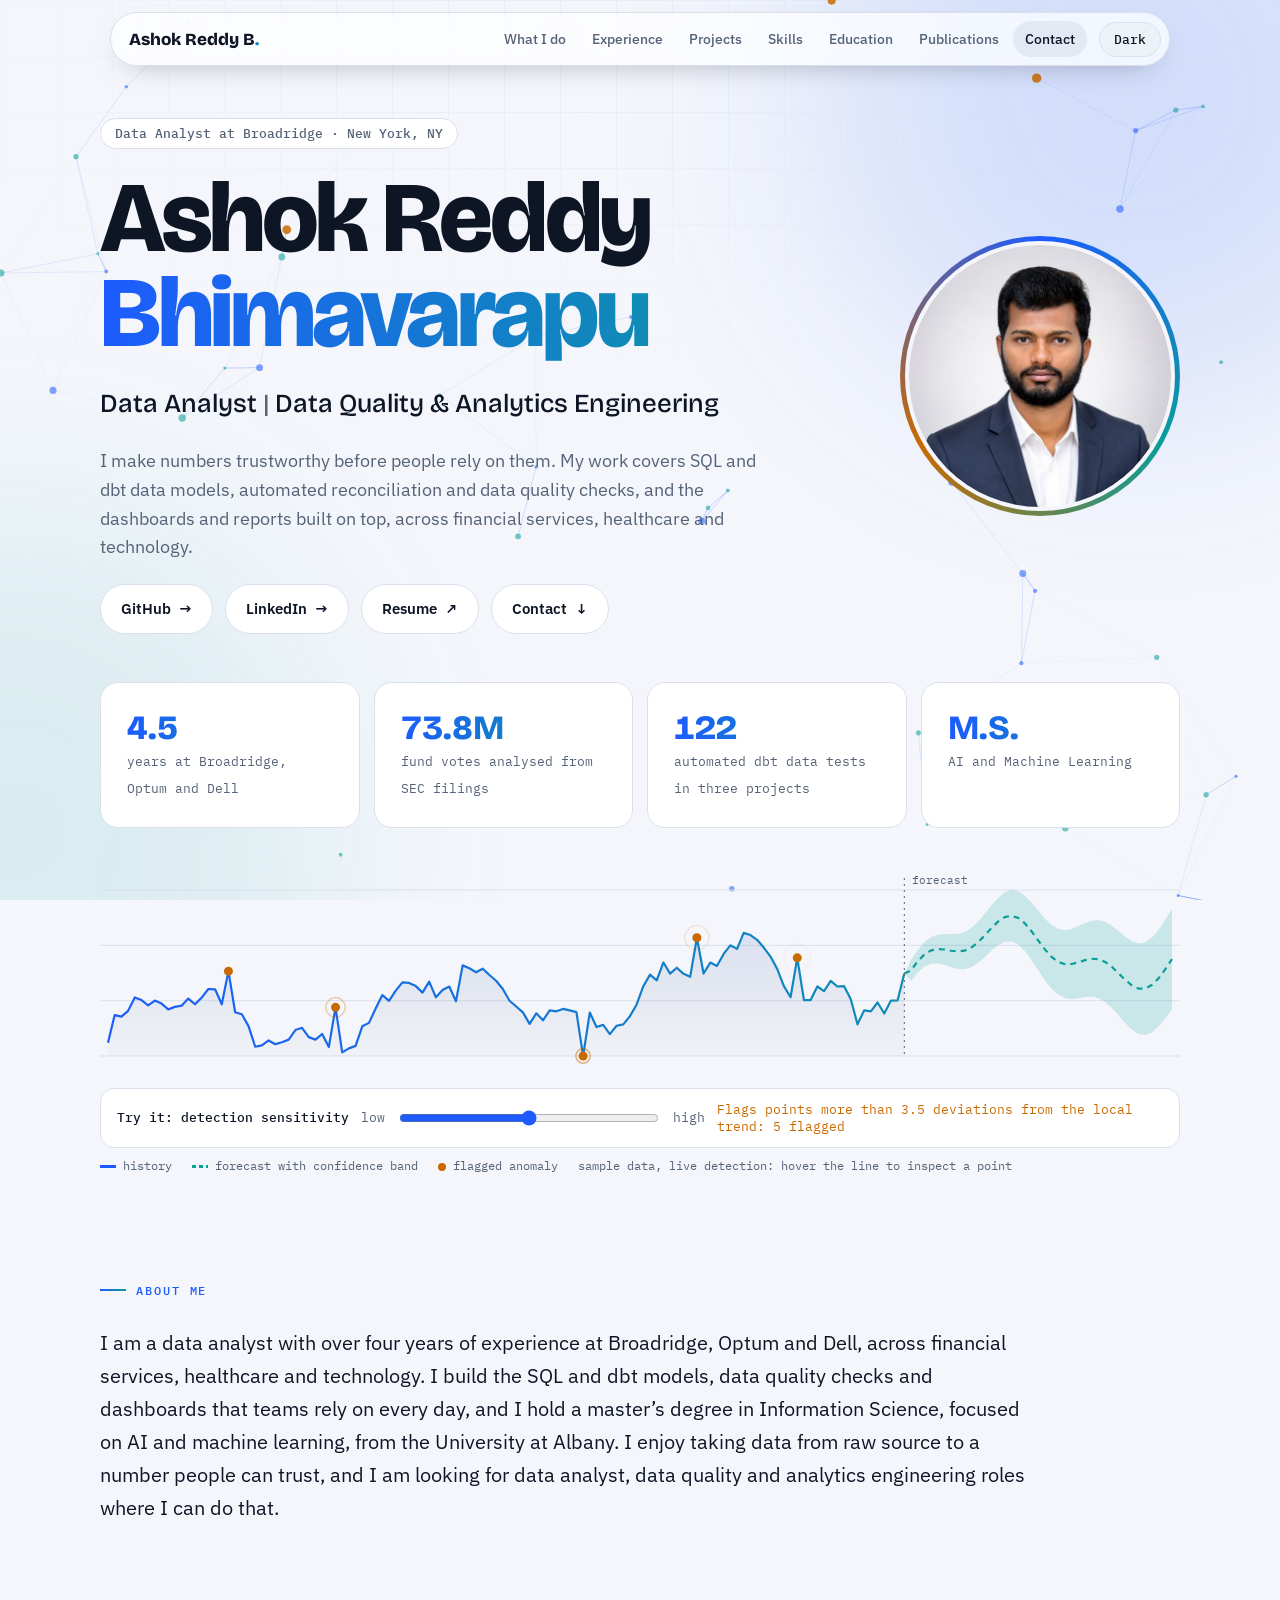
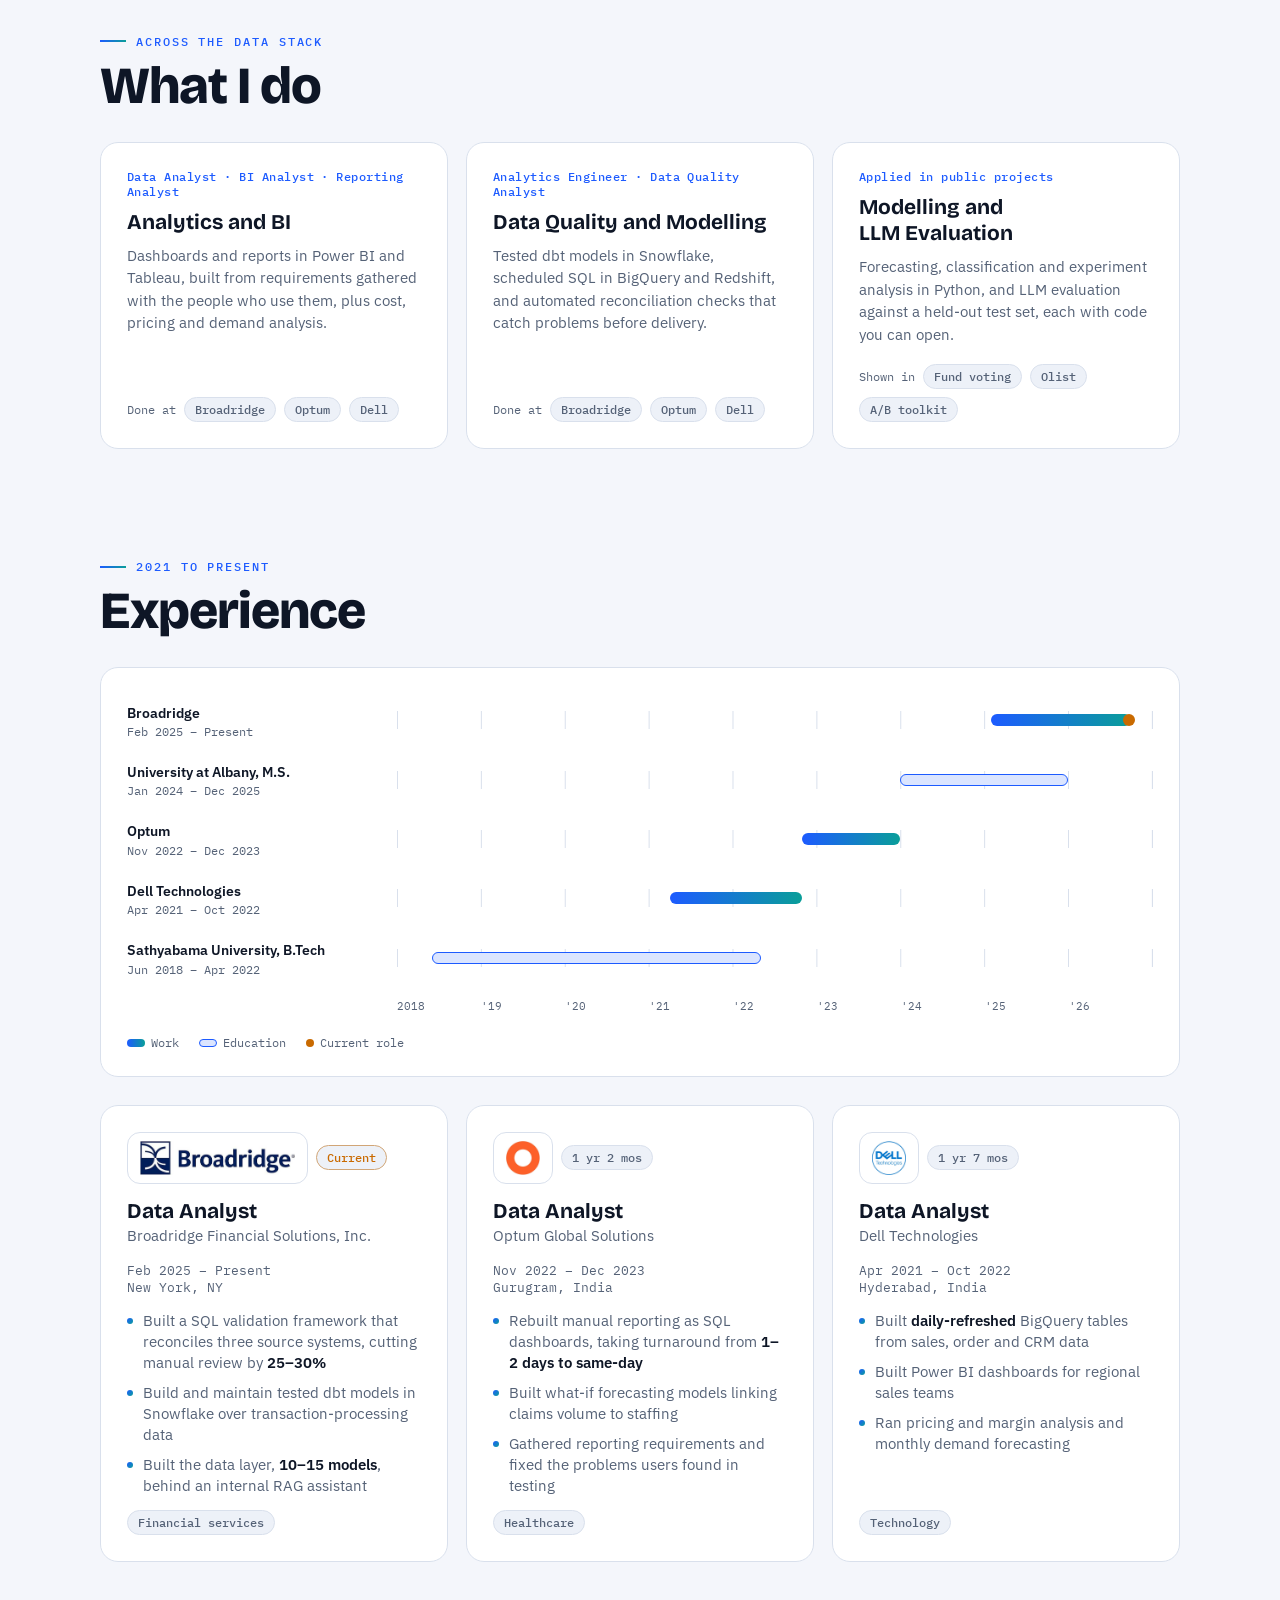
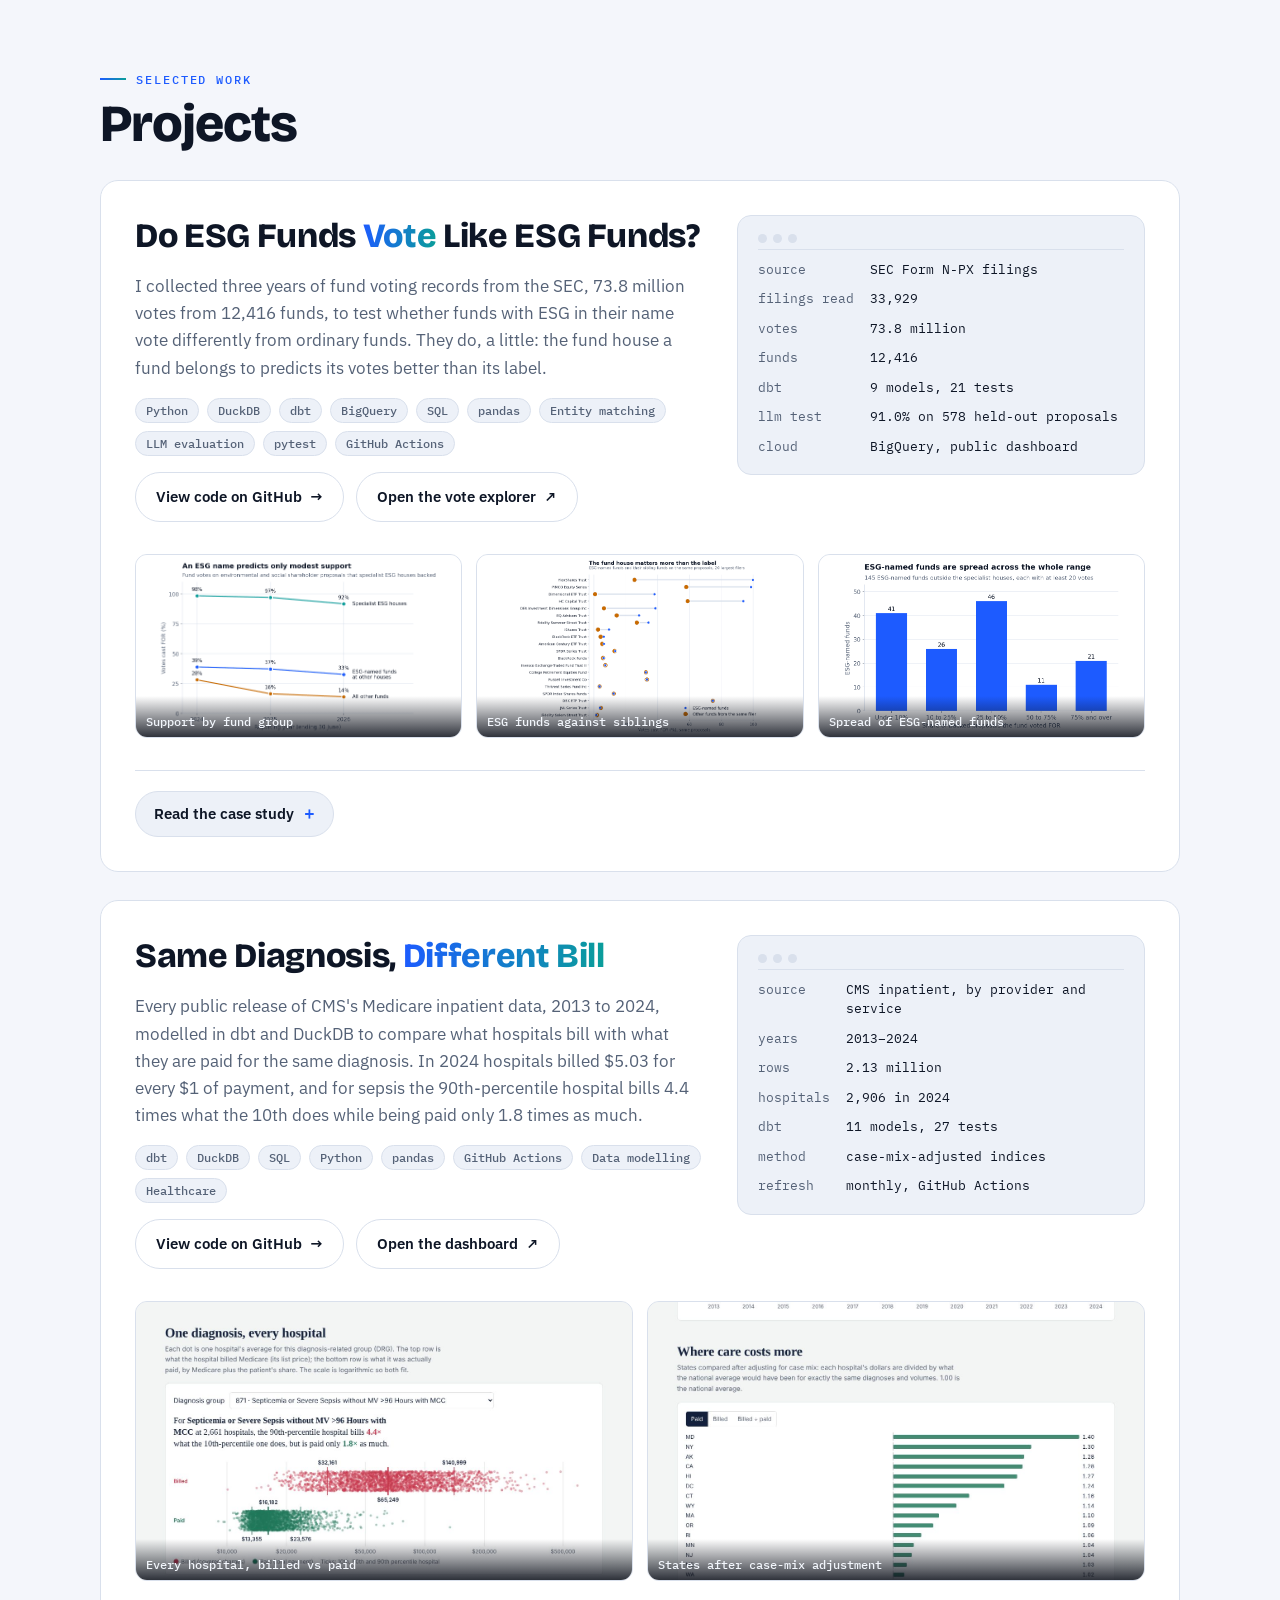
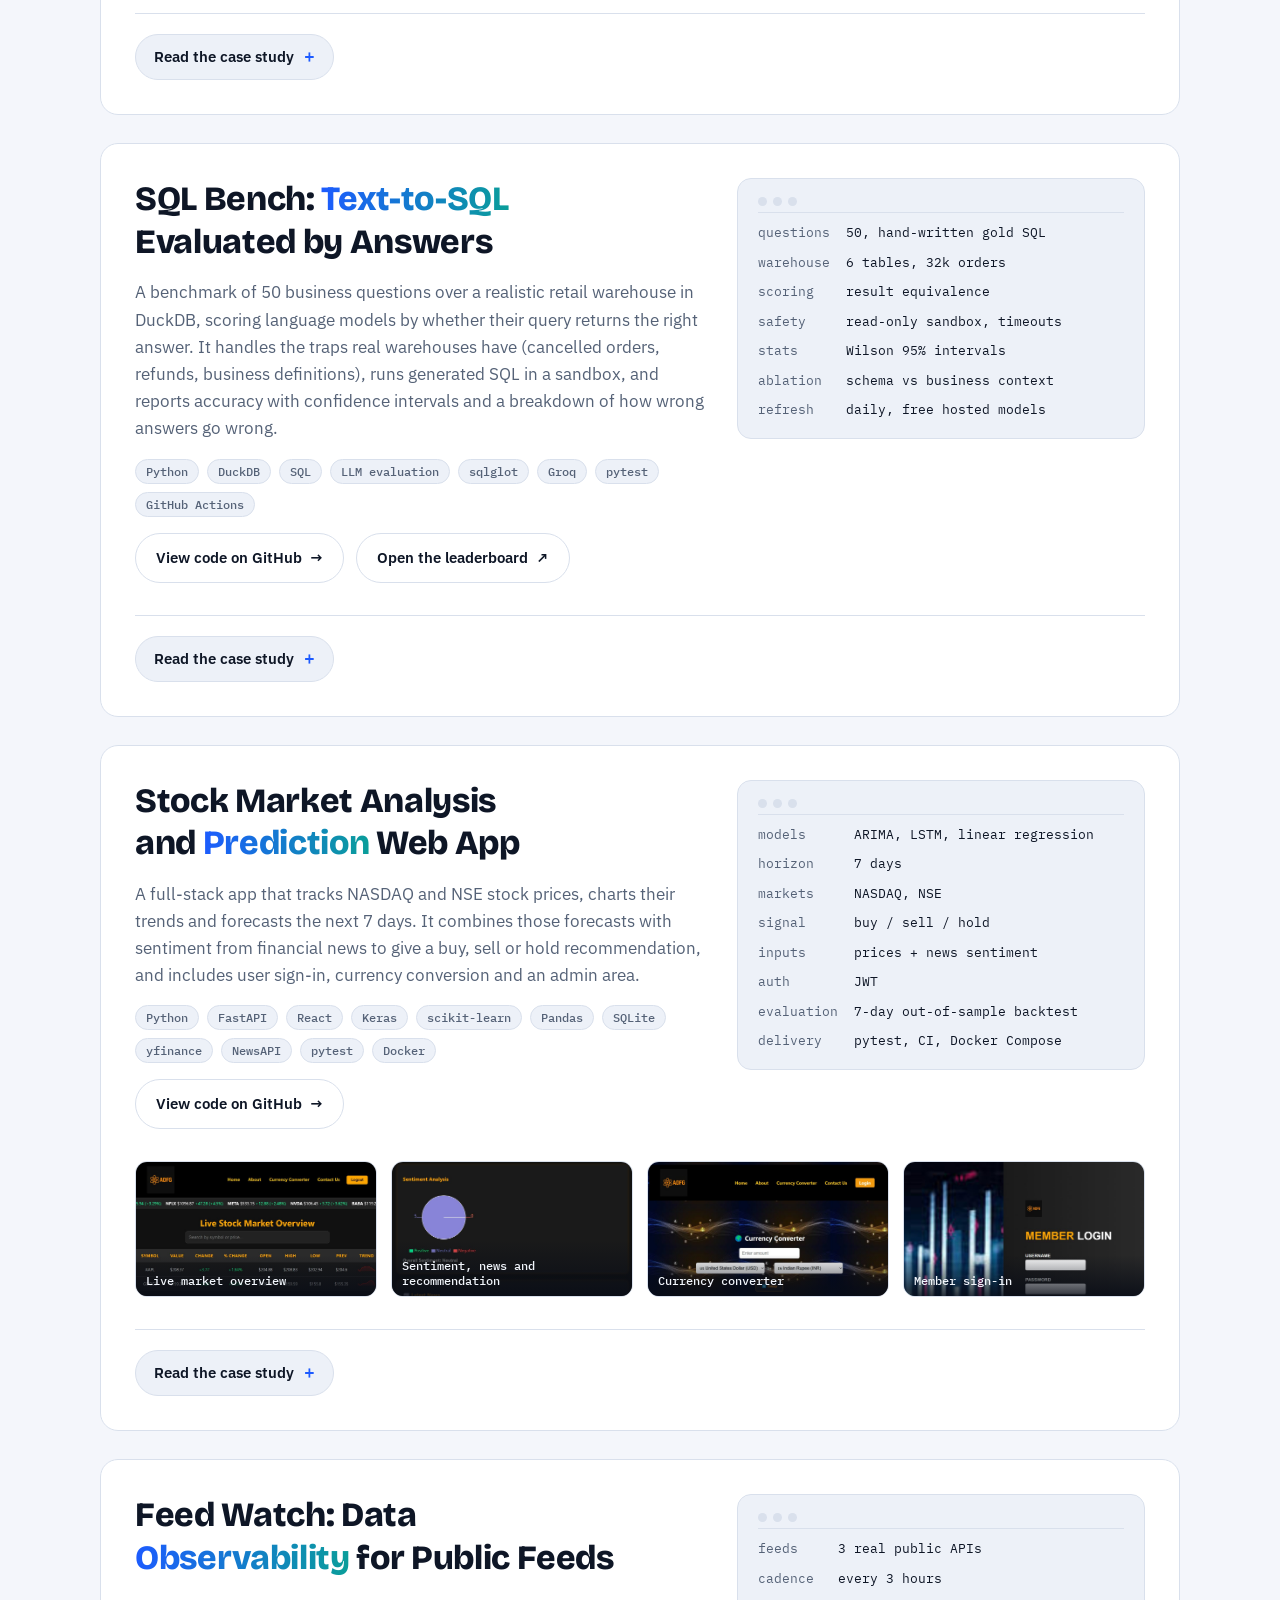
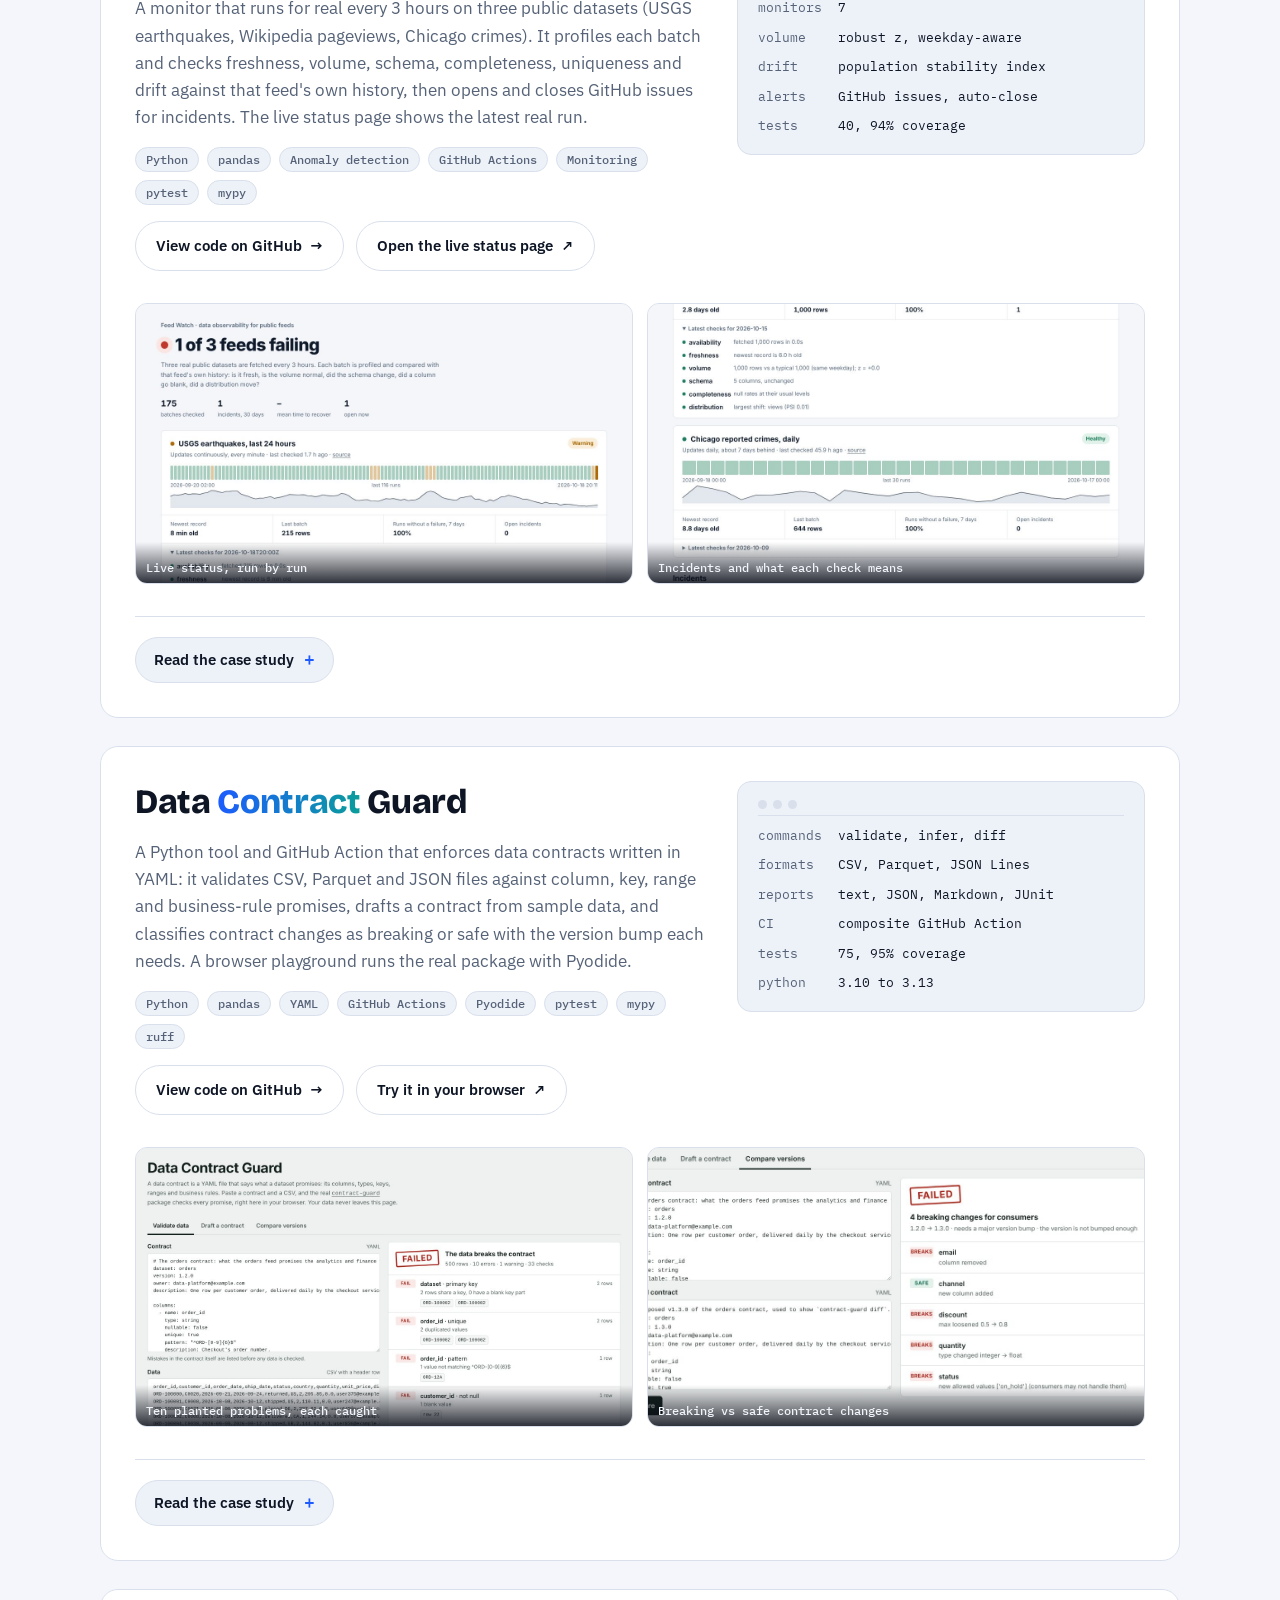
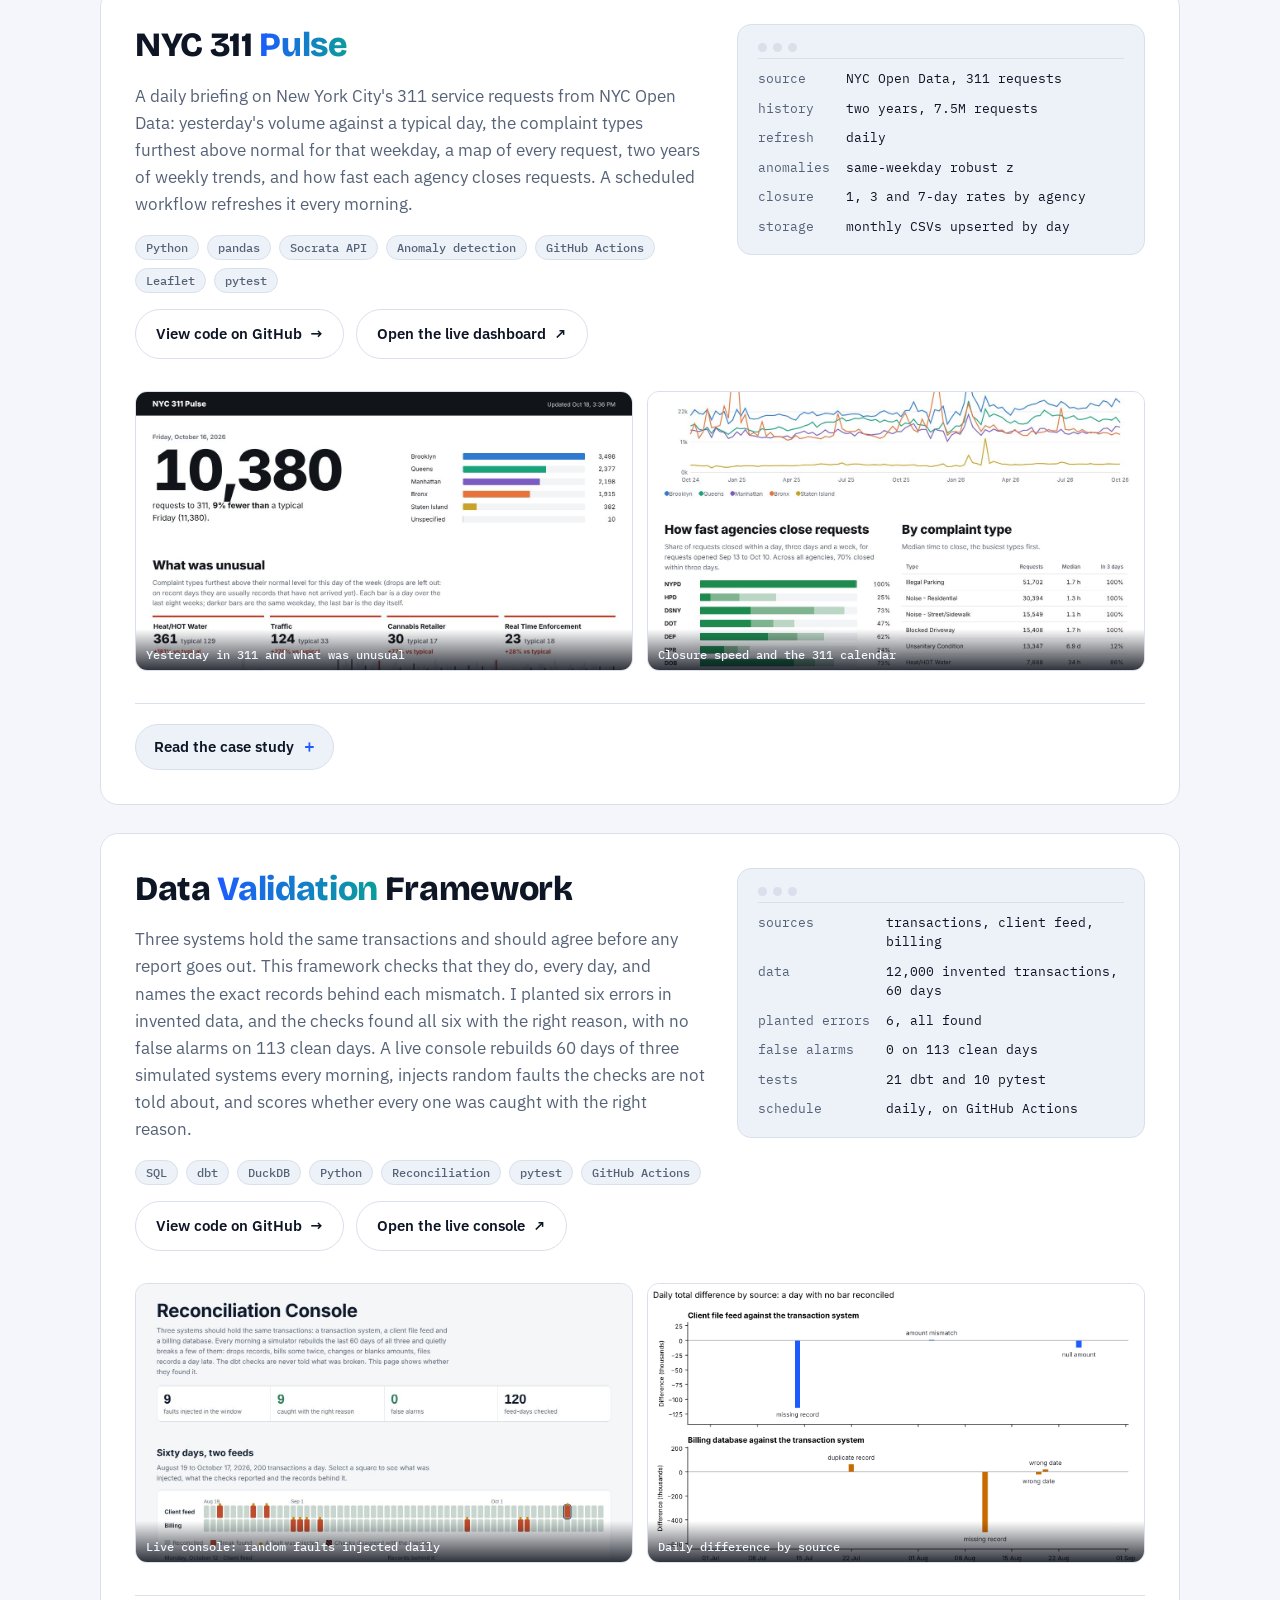
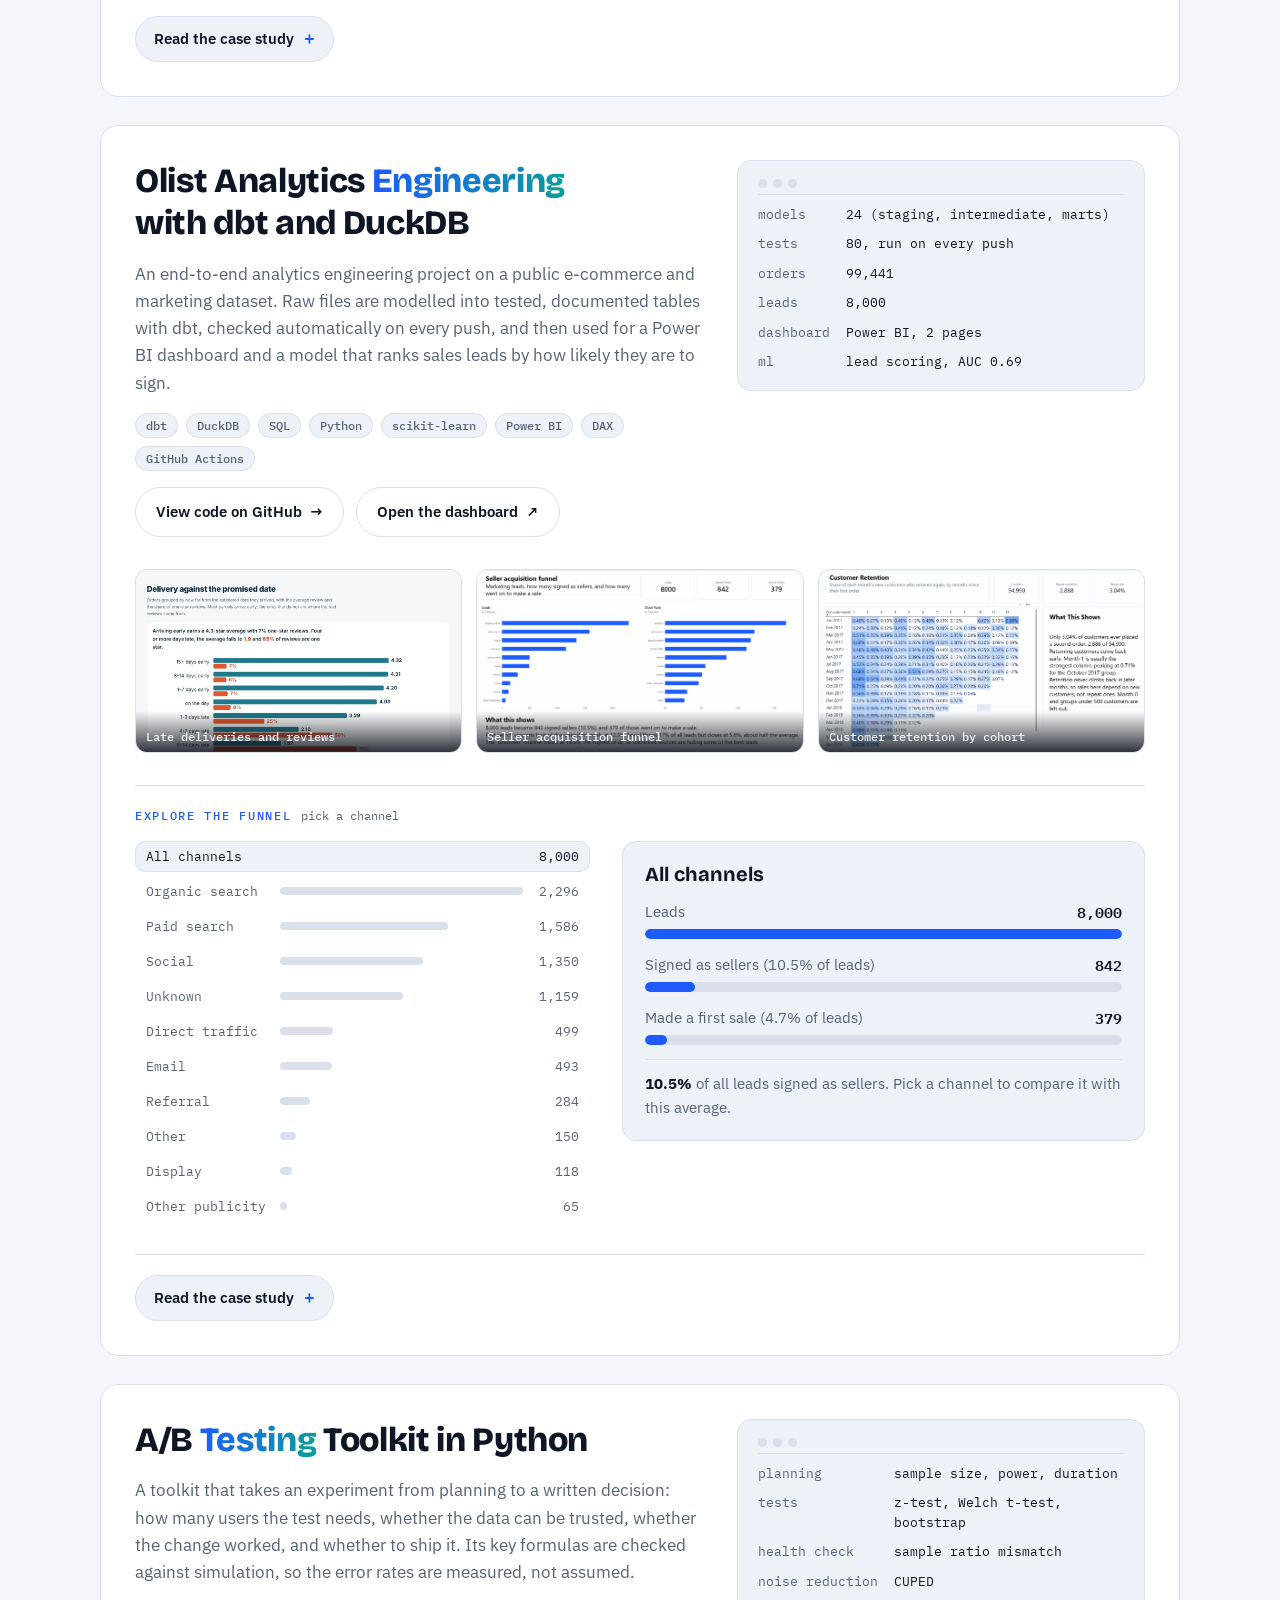
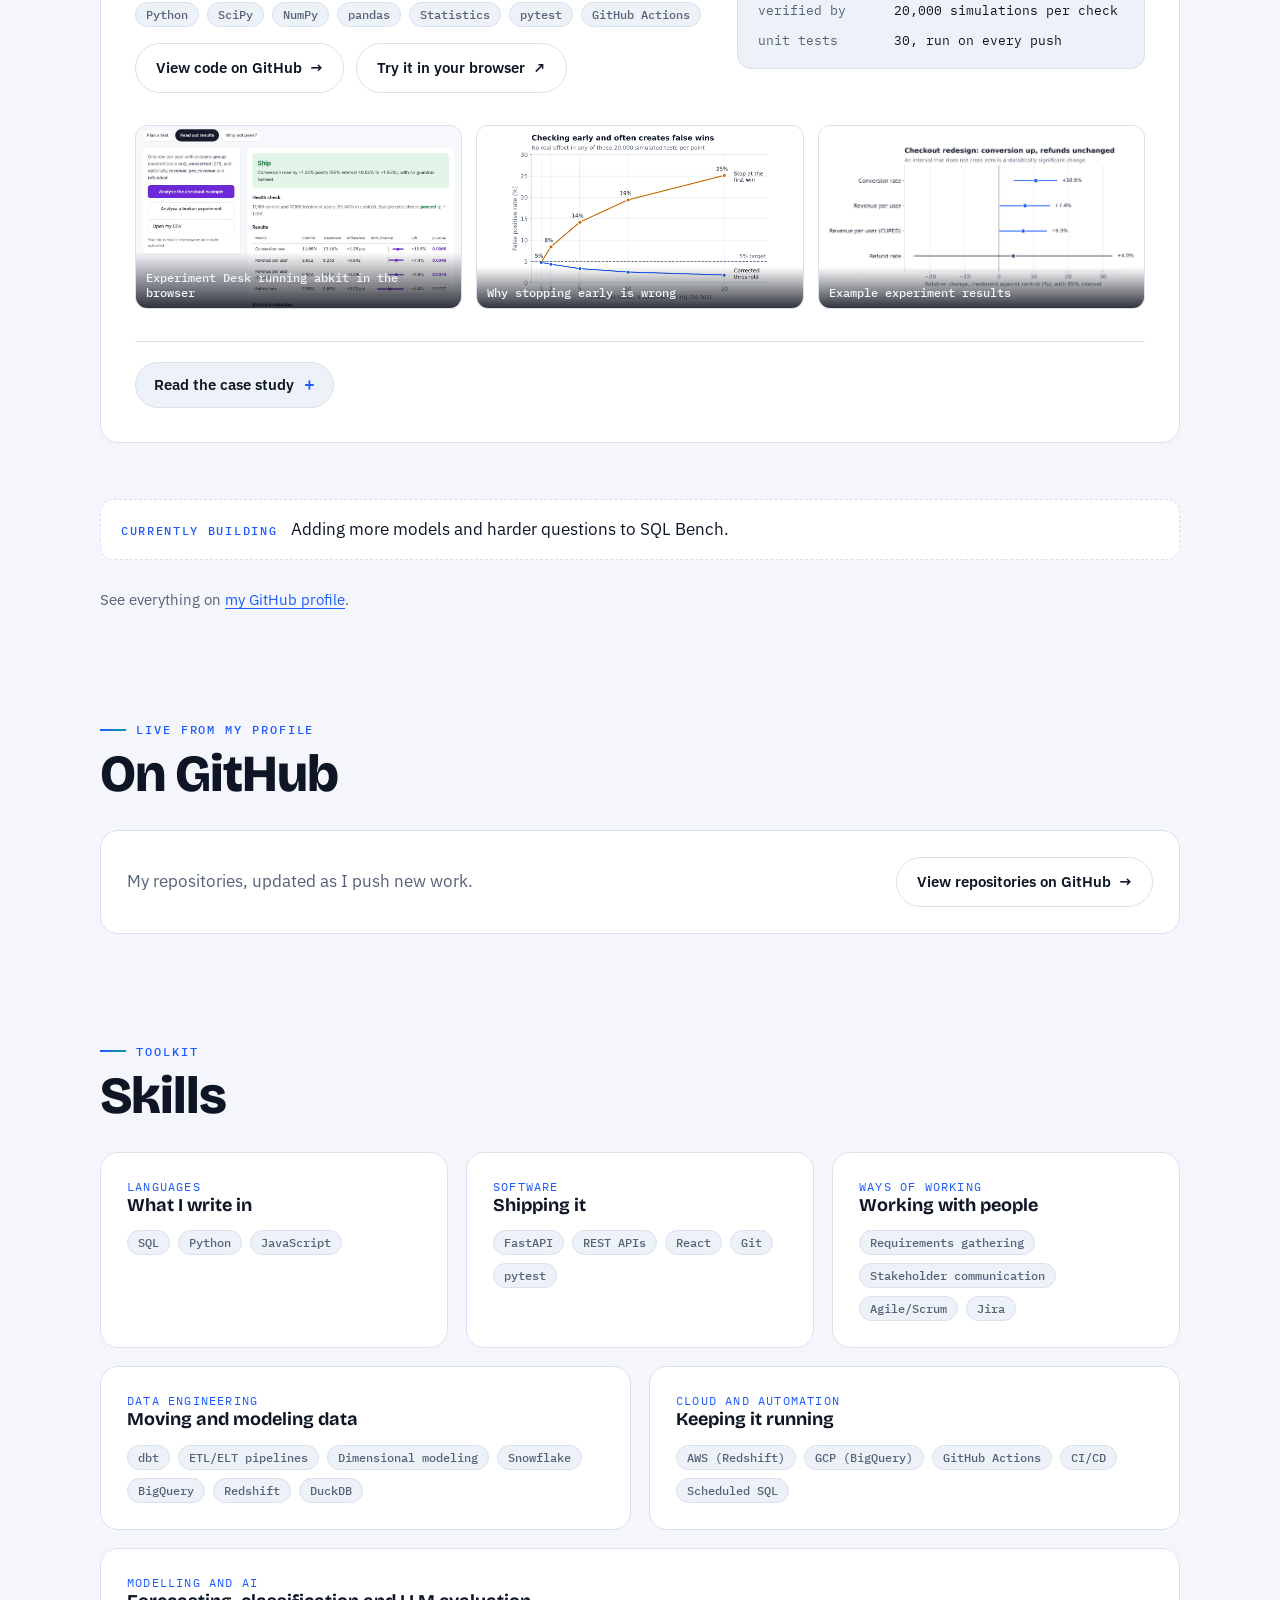
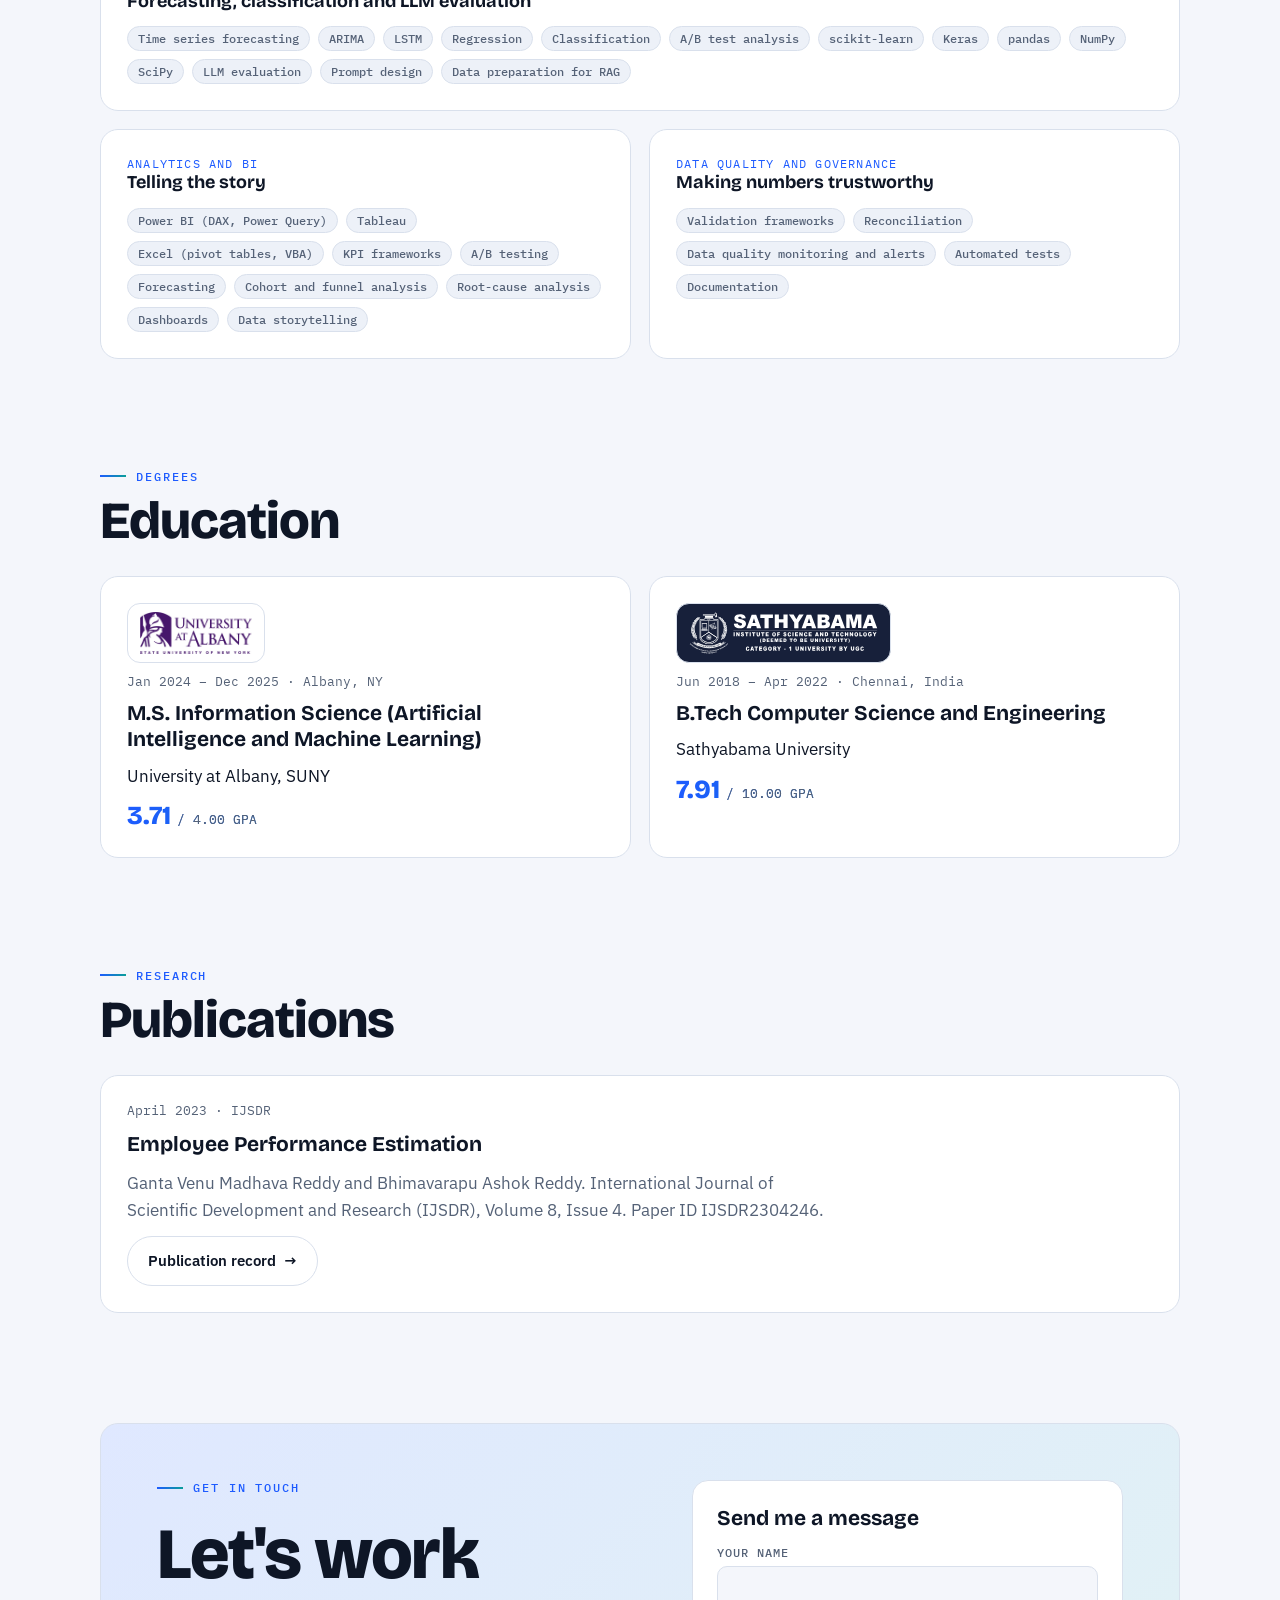
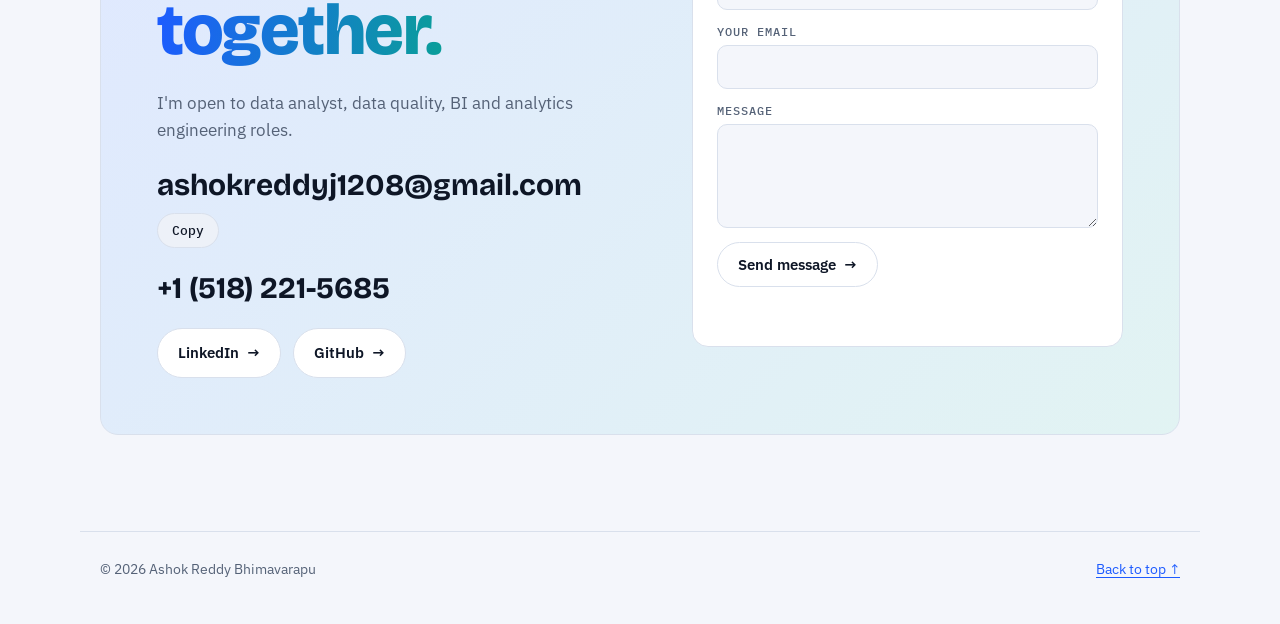
==== commit 579b1ebe: "Restore the portfolio home page exactly as it was" ====
--- a/index.html
+++ b/index.html
@@ -4,748 +4,1200 @@
 <meta charset="utf-8">
 <meta name="viewport" content="width=device-width, initial-scale=1, viewport-fit=cover">
 <title>Ashok Reddy Bhimavarapu | Data Analyst</title>
-<meta name="description" content="Ashok Reddy Bhimavarapu, data analyst in New York: SQL, dbt, data quality and BI at Broadridge, Optum and Dell, and ten public projects that run live.">
+<meta name="description" content="Portfolio of Ashok Reddy Bhimavarapu: data analyst with 4+ years in SQL, dbt, data quality and BI at Broadridge, Optum and Dell.">
 <meta name="author" content="Ashok Reddy Bhimavarapu">
 <link rel="canonical" href="https://ashokreddy010.github.io/">
 <link rel="icon" href="favicon.svg" type="image/svg+xml">
 <meta property="og:type" content="website">
 <meta property="og:url" content="https://ashokreddy010.github.io/">
 <meta property="og:title" content="Ashok Reddy Bhimavarapu | Data Analyst">
-<meta property="og:description" content="Data analyst in New York: SQL, dbt, data quality and BI at Broadridge, Optum and Dell, and ten public projects that run live.">
+<meta property="og:description" content="Portfolio of Ashok Reddy Bhimavarapu: data analyst with 4+ years in SQL, dbt, data quality and BI at Broadridge, Optum and Dell.">
 <meta property="og:image" content="https://ashokreddy010.github.io/social-card.png">
 <meta property="og:image:width" content="1200">
 <meta property="og:image:height" content="630">
 <meta name="twitter:card" content="summary_large_image">
 <meta name="twitter:title" content="Ashok Reddy Bhimavarapu | Data Analyst">
-<meta name="twitter:description" content="Data analyst in New York: SQL, dbt, data quality and BI at Broadridge, Optum and Dell, and ten public projects that run live.">
+<meta name="twitter:description" content="Portfolio of Ashok Reddy Bhimavarapu: data analyst with 4+ years in SQL, dbt, data quality and BI at Broadridge, Optum and Dell.">
 <meta name="twitter:image" content="https://ashokreddy010.github.io/social-card.png">
-<meta name="theme-color" content="#F4F5F1" media="(prefers-color-scheme: light)">
-<meta name="theme-color" content="#121416" media="(prefers-color-scheme: dark)">
 <script type="application/ld+json">{"@context":"https://schema.org","@type":"Person","name":"Ashok Reddy Bhimavarapu","jobTitle":"Data Analyst","url":"https://ashokreddy010.github.io/","sameAs":["https://github.com/AshokReddy010","https://www.linkedin.com/in/ashokreddy1"]}</script>
-<script>try{var t=localStorage.getItem('theme');if(t==='dark'||t==='light')document.documentElement.setAttribute('data-theme',t)}catch(e){}</script>
-<link rel="preconnect" href="https://fonts.googleapis.com">
-<link rel="preconnect" href="https://fonts.gstatic.com" crossorigin>
-<link rel="stylesheet" href="https://fonts.googleapis.com/css2?family=Schibsted+Grotesk:ital,wght@0,400..900;1,400..700&display=swap">
+<style>:root{color-scheme:light}body{margin:0}img{max-width:100%}</style>
+</head>
+<body>
+<link rel="stylesheet" href="https://fonts.googleapis.com/css2?family=Bricolage+Grotesque:opsz,wght@12..96,500;12..96,700;12..96,800&family=IBM+Plex+Sans:wght@400;500;600&family=IBM+Plex+Mono:wght@400;500&display=swap">
 <style>
-/*
-  The audit trail. The page's job is to show that this analyst's numbers can be trusted, so the hero is a
-  ledger of his own systems read live from their latest runs. Everything else stays quiet: one typeface,
-  ledger-paper neutrals, a ballpoint-blue accent, and green/amber/red used only for real status.
-*/
+/* Layout: floating pill nav, oversized name, a live forecast chart as the signature strip, then bento-style cards that glow under the cursor. */
 :root {
-  --bg: #F4F5F1; --paper: #FBFBF9; --ink: #16181B; --ink-2: #3C4046; --muted: #686C73; --rule: #DCDED7; --rule-2: #E8E9E3;
-  --accent: #2741B0; --accent-ink: #FFFFFF; --accent-soft: #E6E9F6;
-  --ok: #2E7A4D; --warn: #A86A12; --bad: #B8402B; --ok-soft: #E3EFE7; --warn-soft: #F5EBD9; --bad-soft: #F6E3DE;
-  --shade: rgba(22, 24, 27, .78); --shot: #ECEDE8; --logo: #FFFFFF;
-  --font: "Schibsted Grotesk", "Helvetica Neue", Arial, system-ui, sans-serif;
-  color-scheme: light;
+  --bg: #F4F6FB; --surface: #FFFFFF; --surface2: #EDF1F8; --ink: #0E1626; --muted: #556277;
+  --line: #D9E0EC; --logo-bg: #FFFFFF; --shot-ink: #F2F6FC; --scrim: rgba(8, 12, 22, .84); --logo-dark: #17203A; --g1: #1D5BFF; --g2: #0A9E99; --mark: #C96A00; --on-accent: #FFFFFF; --btn1: #FFFFFF; --btn2: #FFFFFF; --btn-ink: #0E1626; --btn-bd: #D9E0EC; --nav1: #E3E9F3; --nav2: #E3E9F3;
+  --display: "Bricolage Grotesque", "Segoe UI", system-ui, sans-serif;
+  --body: "IBM Plex Sans", "Segoe UI", system-ui, sans-serif;
+  --mono: "IBM Plex Mono", ui-monospace, Menlo, Consolas, monospace;
+  --r: 18px;
 }
 @media (prefers-color-scheme: dark) {
   :root:not([data-theme="light"]) {
-    --bg: #121416; --paper: #191C1F; --ink: #ECEDE9; --ink-2: #C9CCC8; --muted: #9A9FA5; --rule: #2C3034; --rule-2: #23272A;
-    --accent: #9DAEFF; --accent-ink: #10131A; --accent-soft: #232A44;
-    --ok: #6FC28F; --warn: #E2AE55; --bad: #F08470; --ok-soft: #1D2D24; --warn-soft: #33291A; --bad-soft: #36211D;
-    --shade: rgba(0, 0, 0, .82); --shot: #1F2225; --logo: #F4F5F1;
+    --bg: #080C16; --surface: #101726; --surface2: #162036; --ink: #EAF0FA; --muted: #93A1B8;
+    --line: #222E45; --g1: #5B9DFF; --g2: #3FE0C5; --mark: #FFB04A; --on-accent: #06101F; --btn1: #101726; --btn2: #101726; --btn-ink: #EAF0FA; --btn-bd: #222E45; --nav1: #1E2A44; --nav2: #1E2A44;
     color-scheme: dark;
   }
 }
 :root[data-theme="dark"] {
-  --bg: #121416; --paper: #191C1F; --ink: #ECEDE9; --ink-2: #C9CCC8; --muted: #9A9FA5; --rule: #2C3034; --rule-2: #23272A;
-  --accent: #9DAEFF; --accent-ink: #10131A; --accent-soft: #232A44;
-  --ok: #6FC28F; --warn: #E2AE55; --bad: #F08470; --ok-soft: #1D2D24; --warn-soft: #33291A; --bad-soft: #36211D;
-  --shade: rgba(0, 0, 0, .82); --shot: #1F2225; --logo: #F4F5F1;
+  --bg: #080C16; --surface: #101726; --surface2: #162036; --ink: #EAF0FA; --muted: #93A1B8;
+  --line: #222E45; --g1: #5B9DFF; --g2: #3FE0C5; --mark: #FFB04A; --on-accent: #06101F; --btn1: #101726; --btn2: #101726; --btn-ink: #EAF0FA; --btn-bd: #222E45; --nav1: #1E2A44; --nav2: #1E2A44;
   color-scheme: dark;
 }
-*, *::before, *::after { box-sizing: border-box; }
+* { box-sizing: border-box; }
 [hidden] { display: none !important; }
-html { scroll-behavior: smooth; -webkit-text-size-adjust: 100%; }
-body { margin: 0; background: var(--bg); color: var(--ink); font: 400 17px/1.6 var(--font); font-feature-settings: "ss01"; overflow-x: hidden; }
-img { max-width: 100%; display: block; }
-h1, h2, h3, h4, p, ul, ol, dl, dd, figure { margin: 0; }
-ul, ol { padding: 0; list-style: none; }
-h1, h2, h3 { text-wrap: balance; letter-spacing: -.02em; }
-a { color: inherit; text-underline-offset: .2em; text-decoration-thickness: 1px; }
-:focus-visible { outline: 2px solid var(--accent); outline-offset: 3px; border-radius: 3px; }
-.wrap { width: 100%; max-width: 1160px; margin-inline: auto; padding-inline: 24px; }
-
-/* header */
-.bar { position: sticky; top: 0; z-index: 20; padding-top: env(safe-area-inset-top, 0px); background: color-mix(in srgb, var(--bg) 88%, transparent); -webkit-backdrop-filter: blur(12px); backdrop-filter: blur(12px); border-bottom: 1px solid transparent; transition: border-color .2s; }
-.bar.stuck { border-bottom-color: var(--rule); }
-.bar .wrap { display: flex; align-items: center; gap: 28px; min-height: 64px; }
-.who { font-weight: 700; font-size: 16px; text-decoration: none; letter-spacing: -.01em; white-space: nowrap; }
-.nav { display: flex; gap: 26px; margin-left: auto; }
-.nav a { font-size: 15px; color: var(--ink-2); text-decoration: none; padding-block: 6px; border-bottom: 1.5px solid transparent; }
-.nav a:hover { color: var(--ink); border-bottom-color: var(--rule); }
-.nav a[aria-current="true"] { color: var(--ink); border-bottom-color: var(--ink); }
-.tools { display: flex; align-items: center; gap: 10px; }
-.btn { display: inline-flex; align-items: center; gap: 8px; font: 600 15px/1 var(--font); text-decoration: none; padding: 12px 18px; border-radius: 8px; border: 1px solid var(--rule); background: var(--paper); color: var(--ink); cursor: pointer; transition: border-color .15s, background .15s; white-space: nowrap; }
-.btn:hover { border-color: var(--ink-2); }
-.btn.primary { background: var(--ink); border-color: var(--ink); color: var(--bg); }
-.btn.primary:hover { background: var(--ink-2); border-color: var(--ink-2); }
-.btn.small { font-size: 14px; padding: 9px 13px; }
-.mode { width: 40px; height: 40px; padding: 0; justify-content: center; }
-.mode svg { width: 18px; height: 18px; }
-@media (max-width: 820px) {
-  .bar .wrap { flex-wrap: wrap; gap: 0 16px; min-height: 0; padding-block: 10px 0; }
-  .tools { margin-left: auto; }
-  .nav { order: 3; width: 100%; margin: 0; gap: 22px; overflow-x: auto; scrollbar-width: none; padding-block: 4px 6px; }
-  .nav::-webkit-scrollbar { display: none; }
+html { scroll-behavior: smooth; }
+body { background: var(--bg); color: var(--ink); font-family: var(--body); font-size: 17px; line-height: 1.6; overflow-x: hidden; transition: background .4s, color .4s; }
+a { color: var(--g1); text-underline-offset: 3px; }
+a:focus-visible, button:focus-visible { outline: 2px solid var(--g1); outline-offset: 3px; border-radius: 8px; }
+h1, h2, h3, p { margin: 0; }
+h1, h2, h3 { font-family: var(--display); text-wrap: balance; }
+.wrap { max-width: 1120px; margin-inline: auto; padding-inline: 20px; }
+.grad { background: linear-gradient(95deg, var(--g1), var(--g2)); -webkit-background-clip: text; background-clip: text; color: transparent; }
+
+/* ambient background */
+.ambient { position: fixed; inset: 0; z-index: -1; pointer-events: none; overflow: hidden; }
+.ambient i { position: absolute; width: 620px; height: 620px; border-radius: 50%; filter: blur(110px); opacity: .5; animation: drift 22s ease-in-out infinite alternate; }
+.ambient i:nth-child(1) { background: color-mix(in srgb, var(--g1) 30%, transparent); top: -220px; right: -160px; }
+.ambient i:nth-child(2) { background: color-mix(in srgb, var(--g2) 22%, transparent); top: 520px; left: -300px; animation-delay: -8s; }
+.ambient b { position: absolute; inset: 0; background-image: linear-gradient(var(--line) 1px, transparent 1px), linear-gradient(90deg, var(--line) 1px, transparent 1px); background-size: 56px 56px; opacity: .35; -webkit-mask-image: radial-gradient(ellipse 80% 55% at 50% 0%, #000 20%, transparent 75%); mask-image: radial-gradient(ellipse 80% 55% at 50% 0%, #000 20%, transparent 75%); }
+.ambient canvas { position: absolute; inset: 0; width: 100%; height: 100%; }
+@keyframes drift { to { transform: translate(60px, 80px) scale(1.15); } }
+
+/* nav */
+.top { position: sticky; top: calc(env(safe-area-inset-top, 0px) + 12px); z-index: 10; padding-inline: 16px; }
+.pill { max-width: 1060px; margin-inline: auto; display: flex; align-items: center; gap: 12px; padding: 8px 8px 8px 18px; border: 1px solid var(--line); border-radius: 999px; background: color-mix(in srgb, var(--surface) 72%, transparent); -webkit-backdrop-filter: blur(14px) saturate(1.4); backdrop-filter: blur(14px) saturate(1.4); box-shadow: 0 10px 30px -18px color-mix(in srgb, var(--ink) 50%, transparent); }
+.brand { font-family: var(--display); font-weight: 800; font-size: 17px; color: var(--ink); text-decoration: none; white-space: nowrap; }
+.nav { display: flex; gap: 2px; margin-left: auto; min-width: 0; overflow-x: auto; scrollbar-width: none; }
+.nav::-webkit-scrollbar { display: none; }
+.nav a { font-size: 14px; font-weight: 500; color: var(--muted); text-decoration: none; padding: 7px 12px; border-radius: 999px; white-space: nowrap; transition: color .2s, background .2s; }
+.nav a:hover { color: var(--ink); background: var(--surface2); }
+.nav a[aria-current="true"] { color: var(--btn-ink); background: linear-gradient(95deg, var(--nav1), var(--nav2)); }
+.tbtn { flex: none; font: 500 13px var(--mono); color: var(--ink); background: var(--surface2); border: 1px solid var(--line); border-radius: 999px; padding: 8px 14px; cursor: pointer; transition: border-color .2s, transform .2s; }
+.tbtn:hover { border-color: var(--g1); transform: scale(1.05); }
+
+main { display: flex; flex-direction: column; gap: 110px; padding-block: 64px 96px; }
+section { display: flex; flex-direction: column; gap: 28px; scroll-margin-top: 100px; }
+.label { font: 500 12px var(--mono); letter-spacing: .16em; text-transform: uppercase; color: var(--g1); display: flex; align-items: center; gap: 10px; }
+.label::before { content: ""; width: 26px; height: 2px; background: linear-gradient(90deg, var(--g1), var(--g2)); }
+h2 { font-size: clamp(32px, 5vw, 52px); font-weight: 800; letter-spacing: -.02em; line-height: 1.05; }
+h3 { font-size: 21px; font-weight: 700; line-height: 1.25; }
+.head { display: flex; flex-direction: column; gap: 10px; }
+
+/* hero */
+.intro { display: grid; grid-template-columns: minmax(0, 1fr) 280px; gap: 48px; align-items: center; }
+.hero { display: flex; flex-direction: column; gap: 22px; min-width: 0; }
+.status { align-self: flex-start; display: inline-flex; align-items: center; gap: 10px; font: 500 13px var(--mono); color: var(--muted); border: 1px solid var(--line); background: var(--surface); padding: 6px 14px; border-radius: 999px; }
+.status i { display: none; width: 8px; height: 8px; border-radius: 50%; background: var(--g2); box-shadow: 0 0 0 0 var(--g2); animation: ping 2s infinite; }
+@keyframes ping { 70% { box-shadow: 0 0 0 9px transparent; } 100% { box-shadow: 0 0 0 0 transparent; } }
+h1 { font-size: clamp(44px, 8.4vw, 100px); font-weight: 800; line-height: .95; letter-spacing: -.035em; }
+h1 span { display: block; }
+.role { font-family: var(--display); font-weight: 500; font-size: clamp(19px, 2.6vw, 26px); }
+.role em { font-style: normal; color: var(--muted); padding-inline: 6px; }
+.lede { max-width: 60ch; color: var(--muted); font-size: 18px; }
+.links { display: flex; flex-wrap: wrap; gap: 12px; }
+.cta { position: relative; overflow: hidden; display: inline-flex; align-items: center; gap: 8px; font-weight: 600; font-size: 15px; text-decoration: none; padding: 12px 20px; border-radius: 999px; border: 1px solid var(--line); color: var(--ink); background: var(--surface); transition: transform .25s, border-color .25s, box-shadow .25s; }
+.cta b { font-weight: 600; transition: transform .25s; }
+.cta:hover { transform: translateY(-3px); border-color: var(--g1); box-shadow: 0 14px 30px -16px var(--g1); }
+.cta:hover b { transform: translateX(4px); }
+.cta.solid:hover { border-color: var(--g1); }
+.cta.solid { border-color: var(--btn-bd); color: var(--btn-ink); background: linear-gradient(95deg, var(--btn1), var(--btn2)); }
+.cta.solid::after { content: ""; position: absolute; top: 0; bottom: 0; width: 40%; left: -60%; background: linear-gradient(100deg, transparent, color-mix(in srgb, var(--surface) 55%, transparent), transparent); transform: skewX(-20deg); transition: left .6s; }
+.cta.solid:hover::after { left: 130%; }
+.photo-wrap { position: relative; width: 280px; max-width: 100%; aspect-ratio: 1; border-radius: 50%; padding: 5px; overflow: hidden; transition: transform .4s; }
+.photo-wrap::before { content: ""; position: absolute; inset: -40%; background: conic-gradient(var(--g1), var(--g2), var(--mark), var(--g1)); animation: spin 7s linear infinite; }
+.photo-wrap:hover { transform: scale(1.04) rotate(-2deg); }
+.photo { position: relative; width: 100%; height: 100%; border-radius: 50%; overflow: hidden; background: var(--surface); border: 4px solid var(--bg); }
+.photo img { display: block; width: 100%; height: 100%; object-fit: cover; transform: scale(1.05); }
+.photo-wrap { cursor: zoom-in; }
+.photo-wrap:focus-visible { outline: 2px solid var(--g1); outline-offset: 4px; }
+.lightbox { position: fixed; inset: 0; z-index: 50; display: grid; place-items: center; padding: 20px; background: var(--scrim); -webkit-backdrop-filter: blur(10px); backdrop-filter: blur(10px); cursor: zoom-out; animation: fade .25s both; }
+.lightbox img { width: min(86vw, 78vh, 640px); height: auto; aspect-ratio: 1; object-fit: cover; border-radius: 50%; border: 4px solid var(--g1); box-shadow: 0 30px 80px -20px var(--g1); animation: pop .35s cubic-bezier(.2,.8,.2,1) both; }
+.lightbox .tbtn { position: absolute; top: calc(env(safe-area-inset-top, 0px) + 16px); right: 16px; }
+@keyframes fade { from { opacity: 0; } }
+@keyframes pop { from { transform: scale(.6); opacity: 0; } }
+@keyframes spin { to { transform: rotate(360deg); } }
+
+.stats { display: grid; grid-template-columns: repeat(4, minmax(0, 1fr)); gap: 14px; margin-top: 48px; }
+.stat { padding: 18px 20px; }
+a.stat { text-decoration: none; color: inherit; display: block; }
+.stat strong { display: block; font: 800 34px/1.1 var(--display); font-variant-numeric: tabular-nums; }
+.stat span { font: 400 13px var(--mono); color: var(--muted); }
+
+/* signature chart */
+.sig { margin-top: 40px; display: flex; flex-direction: column; gap: 10px; }
+.sig canvas { display: block; width: 100%; height: 210px; }
+.sig-plot { position: relative; }
+.sig-plot canvas { cursor: crosshair; touch-action: pan-y; }
+.sig-tip { position: absolute; transform: translateX(-50%); pointer-events: none; white-space: nowrap; font: 500 12px var(--mono); color: var(--ink); background: var(--surface); border: 1px solid var(--line); border-radius: 8px; padding: 5px 9px; box-shadow: 0 8px 20px -12px var(--ink); }
+.sig-ctl { display: flex; flex-wrap: wrap; align-items: center; gap: 8px 12px; padding: 12px 16px; border: 1px solid var(--line); border-radius: 14px; background: var(--surface); font: 400 13px var(--mono); color: var(--muted); }
+.sig-ctl label { color: var(--ink); font-weight: 500; }
+.sig-ctl input { flex: 1 1 160px; max-width: 260px; min-width: 0; accent-color: var(--g1); cursor: pointer; }
+.sig-ctl output { flex: 1 1 280px; min-width: 0; color: var(--mark); }
+.sig p { display: flex; flex-wrap: wrap; gap: 6px 20px; font: 400 12px var(--mono); color: var(--muted); }
+.sig p i { display: inline-block; width: 16px; height: 3px; margin-right: 7px; vertical-align: middle; background: var(--g1); }
+.sig p i.f { background: repeating-linear-gradient(90deg, var(--g2) 0 4px, transparent 4px 7px); }
+.sig p i.a { width: 8px; height: 8px; border-radius: 50%; background: var(--mark); }
+
+/* marquee */
+.marq { overflow: hidden; border-block: 1px solid var(--line); padding-block: 18px; -webkit-mask-image: linear-gradient(90deg, transparent, #000 12%, #000 88%, transparent); mask-image: linear-gradient(90deg, transparent, #000 12%, #000 88%, transparent); }
+.marq ul { display: flex; gap: 44px; width: max-content; list-style: none; margin: 0; padding: 0; font: 700 22px var(--display); color: var(--muted); animation: slide 38s linear infinite; }
+.marq:hover ul { animation-play-state: paused; }
+.marq li { white-space: nowrap; display: flex; align-items: center; gap: 44px; transition: color .2s; }
+.marq li:hover { color: var(--ink); }
+.marq li::after { content: ""; width: 7px; height: 7px; border-radius: 50%; background: var(--g2); }
+@keyframes slide { to { transform: translateX(-50%); } }
+
+/* cards */
+.card { position: relative; overflow: hidden; background: var(--surface); border: 1px solid var(--line); border-radius: var(--r); padding: 26px; transition: transform .3s cubic-bezier(.2,.8,.2,1), border-color .3s, box-shadow .3s; }
+.card::before { content: ""; position: absolute; inset: 0; pointer-events: none; opacity: 0; transition: opacity .35s; background: radial-gradient(420px circle at var(--mx, 50%) var(--my, 0%), color-mix(in srgb, var(--g1) 18%, transparent), transparent 62%); }
+.card > * { position: relative; }
+.card:hover { border-color: color-mix(in srgb, var(--g1) 55%, var(--line)); box-shadow: 0 22px 44px -26px color-mix(in srgb, var(--g1) 75%, transparent); }
+.card:hover::before { opacity: 1; }
+.card.lift:hover { transform: translateY(-6px); }
+.chip { display: inline-block; font: 500 12px var(--mono); padding: 4px 10px; border-radius: 999px; border: 1px solid var(--line); background: var(--surface2); color: var(--muted); transition: color .2s, border-color .2s, transform .2s, background .2s; }
+.chips { display: flex; flex-wrap: wrap; gap: 8px; list-style: none; margin: 0; padding: 0; }
+.chips .chip:hover { color: var(--on-accent); background: linear-gradient(95deg, var(--g1), var(--g2)); border-color: transparent; transform: translateY(-2px); }
+
+/* career chart: Jan 2018 to Jan 2027 = 108 months */
+.chart { display: flex; flex-direction: column; gap: 6px; }
+.crow { display: grid; grid-template-columns: 250px minmax(0, 1fr); gap: 4px 20px; align-items: center; padding: 8px 10px; margin-inline: -10px; border-radius: 10px; transition: background .2s; }
+.crow:not(.axis-row):hover { background: var(--surface2); }
+.cname { font-size: 14px; font-weight: 600; min-width: 0; }
+.cname span { display: block; font: 400 12px var(--mono); color: var(--muted); }
+.track { position: relative; height: 18px; background-image: linear-gradient(to right, var(--line) 1px, transparent 1px); background-size: calc(100% / 9) 100%; border-right: 1px solid var(--line); }
+.bar { position: absolute; top: 3px; height: 12px; border-radius: 6px; background: linear-gradient(90deg, var(--g1), var(--g2)); transform-origin: left; transition: transform 1.1s cubic-bezier(.2,.8,.2,1), filter .2s; }
+.bar.edu { background: color-mix(in srgb, var(--g1) 16%, var(--surface)); border: 1px solid var(--g1); }
+.bar.now::after { content: ""; position: absolute; right: -4px; top: 0; width: 12px; height: 12px; border-radius: 50%; background: var(--mark); box-shadow: 0 0 0 0 var(--mark); animation: ping 2s infinite; }
+.crow:hover .bar { filter: brightness(1.15) saturate(1.2); }
+.js .chart:not(.in) .bar { transform: scaleX(0); }
+.crow:nth-child(2) .bar { transition-delay: .1s; } .crow:nth-child(3) .bar { transition-delay: .2s; } .crow:nth-child(4) .bar { transition-delay: .3s; } .crow:nth-child(5) .bar { transition-delay: .4s; }
+.axis { display: grid; grid-template-columns: repeat(9, 1fr); font: 400 11px var(--mono); color: var(--muted); font-variant-numeric: tabular-nums; }
+.legend { display: flex; flex-wrap: wrap; gap: 6px 20px; font: 400 12px var(--mono); color: var(--muted); padding-top: 8px; }
+.legend i { display: inline-block; width: 18px; height: 8px; border-radius: 4px; margin-right: 6px; background: linear-gradient(90deg, var(--g1), var(--g2)); }
+.legend i.edu { background: color-mix(in srgb, var(--g1) 16%, var(--surface)); border: 1px solid var(--g1); }
+.legend i.dot { width: 8px; border-radius: 50%; background: var(--mark); }
+
+.grid3 { display: grid; grid-template-columns: repeat(3, minmax(0, 1fr)); gap: 18px; }
+.grid2 { display: grid; grid-template-columns: repeat(2, minmax(0, 1fr)); gap: 18px; }
+.job { display: flex; flex-direction: column; gap: 14px; }
+.badge { width: 46px; height: 46px; border-radius: 13px; display: grid; place-items: center; font: 800 20px var(--display); color: var(--on-accent); background: linear-gradient(135deg, var(--g1), var(--g2)); transition: transform .4s cubic-bezier(.2,.8,.2,1); }
+.card:hover .badge { transform: rotate(-8deg) scale(1.1); }
+.logo { height: 52px; padding: 8px 12px; border-radius: 13px; background: var(--logo-bg); border: 1px solid var(--line); transition: transform .4s cubic-bezier(.2,.8,.2,1); }
+a.logo { display: block; }
+a.logo:hover { border-color: var(--g1); box-shadow: 0 10px 24px -14px var(--g1); }
+.logo img { display: block; height: 100%; width: auto; max-width: none; }
+.card:hover .logo { transform: scale(1.08); }
+.logo.dark { background: var(--logo-dark); }
+.edu .logo { height: 60px; transform-origin: left center; }
+.job .co { color: var(--muted); font-size: 15px; }
+.when { font: 400 13px var(--mono); color: var(--muted); font-variant-numeric: tabular-nums; }
+.row { display: flex; flex-wrap: wrap; gap: 8px; align-items: center; }
+.wins { list-style: none; margin: 0; padding: 0; display: flex; flex-direction: column; gap: 9px; font-size: 14.5px; line-height: 1.45; color: var(--muted); }
+.wins li { position: relative; padding-left: 16px; }
+.wins li::before { content: ""; position: absolute; left: 0; top: .55em; width: 6px; height: 6px; border-radius: 50%; background: linear-gradient(135deg, var(--g1), var(--g2)); }
+.wins b { color: var(--ink); font-weight: 600; }
+.job > .row:last-child { margin-top: auto; }
+.focus { display: flex; flex-direction: column; gap: 10px; }
+.focus .roles { font: 500 12px var(--mono); letter-spacing: .04em; color: var(--g1); }
+.focus > p:not(.roles) { color: var(--muted); font-size: 15px; line-height: 1.5; }
+.focus .row { margin-top: auto; padding-top: 8px; }
+.focus .at { font: 400 12px var(--mono); color: var(--muted); }
+.steps { list-style: none; margin: 0; padding: 0; display: grid; grid-template-columns: repeat(4, minmax(0, 1fr)); gap: 28px; position: relative; }
+.steps::before { content: ""; position: absolute; left: 0; right: 0; top: 23px; height: 2px; background: linear-gradient(90deg, var(--g1), var(--g2)); opacity: .35; }
+.step { position: relative; display: flex; flex-direction: column; gap: 10px; min-width: 0; }
+.step .num { width: 48px; height: 48px; border-radius: 50%; display: grid; place-items: center; font: 500 15px var(--mono); color: var(--on-accent); background: linear-gradient(135deg, var(--g1), var(--g2)); box-shadow: 0 0 0 6px var(--bg); transition: transform .35s cubic-bezier(.2,.8,.2,1), box-shadow .35s; }
+.step:hover .num { transform: scale(1.15); box-shadow: 0 0 0 6px var(--bg), 0 12px 26px -8px var(--g1); }
+.step h3 { font-size: 19px; margin-top: 6px; }
+.step p { color: var(--muted); font-size: 15px; line-height: 1.55; }
+.step:nth-child(2) { transition-delay: .08s; } .step:nth-child(3) { transition-delay: .16s; } .step:nth-child(4) { transition-delay: .24s; }
+@media (max-width: 860px) {
+  .steps { grid-template-columns: minmax(0, 1fr); gap: 26px; }
+  .steps::before { left: 23px; right: auto; top: 0; bottom: 0; width: 2px; height: auto; background: linear-gradient(180deg, var(--g1), var(--g2)); }
+  .step { padding-left: 68px; }
+  .step .num { position: absolute; left: 0; top: 0; }
+  .step h3 { margin-top: 10px; }
 }
-
-/* hero */
-.hero { display: grid; grid-template-columns: minmax(0, 1fr) minmax(0, 470px); gap: 64px; align-items: start; padding-block: 72px 40px; }
-.id { display: flex; flex-direction: column; gap: 26px; min-width: 0; }
-.where { display: flex; align-items: center; gap: 14px; color: var(--muted); font-size: 15px; }
-.where img { width: 56px; height: 56px; border-radius: 50%; object-fit: cover; border: 1px solid var(--rule); cursor: zoom-in; }
-h1 { font-size: clamp(46px, 7.4vw, 92px); line-height: .96; font-weight: 800; letter-spacing: -.045em; }
-.claim { font-size: clamp(21px, 2.3vw, 27px); line-height: 1.35; font-weight: 500; letter-spacing: -.012em; max-width: 30ch; color: var(--ink); }
-.lede { color: var(--ink-2); max-width: 54ch; }
-.actions { display: flex; flex-wrap: wrap; gap: 10px; padding-top: 4px; }
-.facts { display: flex; flex-wrap: wrap; gap: 10px 32px; padding-top: 22px; border-top: 1px solid var(--rule); }
-.facts div { display: flex; flex-direction: column; }
-.facts b { font-size: 26px; font-weight: 700; letter-spacing: -.02em; }
-.facts span { font-size: 14px; color: var(--muted); }
-
-/* ledger: the signature */
-.ledger { background: var(--paper); border: 1px solid var(--rule); border-radius: 12px; box-shadow: 0 1px 0 var(--rule-2), 0 24px 48px -32px rgba(22, 24, 27, .35); min-width: 0; }
-.ledger header { display: flex; flex-wrap: wrap; justify-content: space-between; align-items: baseline; gap: 12px; padding: 18px 22px 14px; border-bottom: 1px solid var(--rule); }
-.ledger h2 { font-size: 17px; font-weight: 700; letter-spacing: -.01em; }
-.ledger header p { font-size: 13px; color: var(--muted); }
-.entries li { border-bottom: 1px solid var(--rule-2); }
-.entries a { display: grid; grid-template-columns: 14px minmax(0, 1fr) auto; gap: 4px 12px; align-items: baseline; padding: 14px 22px; text-decoration: none; transition: background .15s; }
-.entries a:hover { background: color-mix(in srgb, var(--accent-soft) 55%, transparent); }
-.entries .dot { width: 9px; height: 9px; border-radius: 50%; background: var(--rule); align-self: center; transition: background .3s; }
-.entries [data-state="ok"] .dot { background: var(--ok); }
-.entries [data-state="late"] .dot { background: var(--warn); }
-.entries strong { font-size: 15.5px; font-weight: 650; }
-.entries .ago { font-size: 13px; color: var(--muted); font-variant-numeric: tabular-nums; white-space: nowrap; }
-.entries .say { grid-column: 2 / -1; font-size: 14.5px; line-height: 1.45; color: var(--ink-2); }
-.entries .say b { font-weight: 650; color: var(--ink); }
-.ledger footer { display: flex; justify-content: space-between; gap: 12px; padding: 13px 22px; font-size: 13px; color: var(--muted); }
-.ledger footer a { color: var(--muted); }
-.js .entries li { opacity: 0; transform: translateY(6px); transition: opacity .5s, transform .5s; }
-.js .entries li.in { opacity: 1; transform: none; }
-
-/* sections */
-main > section { padding-block: 96px 8px; scroll-margin-top: 72px; }
-.shead { display: grid; grid-template-columns: minmax(0, 1fr) minmax(0, 1.25fr); gap: 16px 64px; align-items: end; padding-bottom: 36px; border-bottom: 1px solid var(--ink); }
-h2.big { font-size: clamp(36px, 4.6vw, 56px); line-height: 1; font-weight: 800; letter-spacing: -.035em; }
-.shead p { color: var(--ink-2); max-width: 58ch; }
-@media (max-width: 820px) {
-  .hero { grid-template-columns: minmax(0, 1fr); gap: 44px; padding-block: 40px 56px; }
-  .shead { grid-template-columns: minmax(0, 1fr); }
-  main > section { padding-block: 72px 8px; }
+.chip.live { color: var(--mark); border-color: color-mix(in srgb, var(--mark) 50%, var(--line)); }
+
+/* project */
+.project { display: grid; grid-template-columns: minmax(0, 1.4fr) minmax(0, 1fr); gap: 32px; padding: 34px; }
+.pmain { display: flex; flex-direction: column; gap: 16px; min-width: 0; }
+.pmain h3 { font-size: clamp(24px, 3.2vw, 34px); font-weight: 800; letter-spacing: -.01em; }
+.pmain p { color: var(--muted); max-width: 62ch; }
+.spec { min-width: 0; align-self: start; margin: 0; background: var(--surface2); border: 1px solid var(--line); border-radius: 14px; padding: 18px 20px; font: 400 13px/1.5 var(--mono); display: grid; grid-template-columns: auto minmax(0, 1fr); gap: 10px 16px; }
+.spec dt { color: var(--muted); } .spec dd { margin: 0; color: var(--ink); }
+.spec .dots { grid-column: 1 / -1; display: flex; gap: 6px; padding-bottom: 6px; border-bottom: 1px solid var(--line); }
+.spec .dots i { width: 9px; height: 9px; border-radius: 50%; background: var(--line); }
+.shots { grid-column: 1 / -1; display: grid; grid-template-columns: repeat(4, minmax(0, 1fr)); gap: 14px; }
+.shot { position: relative; padding: 0; border: 1px solid var(--line); border-radius: 12px; overflow: hidden; background: var(--surface2); cursor: zoom-in; aspect-ratio: 16 / 10; transition: transform .3s cubic-bezier(.2,.8,.2,1), border-color .3s, box-shadow .3s; }
+.shot img { display: block; width: 100%; height: 100%; object-fit: cover; object-position: top; transition: transform .5s; }
+.shot span { position: absolute; left: 0; right: 0; bottom: 0; padding: 18px 10px 8px; font: 500 12px var(--mono); text-align: left; color: var(--shot-ink); background: linear-gradient(transparent, var(--scrim)); }
+.shot:hover { transform: translateY(-4px); border-color: var(--g1); box-shadow: 0 16px 30px -18px var(--g1); }
+.shot:hover img { transform: scale(1.08); }
+.lightbox.wide { align-content: center; gap: 12px; }
+.lightbox.wide img { width: auto; max-width: min(92vw, 1100px); max-height: 80vh; aspect-ratio: auto; object-fit: contain; border-radius: 12px; border-width: 2px; }
+.lightbox.wide p { color: var(--shot-ink); font: 500 14px var(--mono); text-align: center; }
+@media (max-width: 860px) { .shots { grid-template-columns: repeat(2, minmax(0, 1fr)); } }
+.lightbox.doc { display: block; overflow-y: auto; cursor: auto; padding: 16px 16px 48px; }
+.doc-inner { max-width: 880px; margin-inline: auto; display: flex; flex-direction: column; gap: 16px; }
+.doc-bar { position: sticky; top: 0; z-index: 1; display: flex; flex-wrap: wrap; justify-content: flex-end; align-items: center; gap: 10px; padding-block: 6px; }
+.doc-bar a.tbtn { text-decoration: none; }
+.lightbox.doc .tbtn { position: static; }
+.lightbox.doc img { width: 100%; max-width: 100%; max-height: none; height: auto; aspect-ratio: auto; object-fit: contain; border-radius: 6px; border: 0; box-shadow: 0 20px 50px -20px #000; background: var(--logo-bg); animation: none; }
+.case { grid-column: 1 / -1; border-top: 1px solid var(--line); padding-top: 20px; }
+.case summary { display: inline-flex; align-items: center; gap: 10px; cursor: pointer; list-style: none; font-weight: 600; font-size: 15px; padding: 10px 18px; border-radius: 999px; border: 1px solid var(--line); background: var(--surface2); transition: border-color .25s, transform .25s; }
+.case summary::-webkit-details-marker { display: none; }
+.case summary::after { content: "+"; font: 500 18px/1 var(--mono); color: var(--g1); }
+.case[open] summary::after { content: "–"; }
+.case summary:hover { border-color: var(--g1); transform: translateY(-2px); }
+.case summary:focus-visible { outline: 2px solid var(--g1); outline-offset: 3px; }
+.case-body { display: grid; grid-template-columns: repeat(2, minmax(0, 1fr)); gap: 26px 32px; padding-top: 24px; }
+.cblock { min-width: 0; display: flex; flex-direction: column; gap: 10px; color: var(--muted); font-size: 15.5px; }
+.cblock.wide { grid-column: 1 / -1; }
+.cblock h4 { margin: 0; font: 500 12px var(--mono); letter-spacing: .14em; text-transform: uppercase; color: var(--g1); }
+.cblock ul { margin: 0; padding-left: 18px; display: flex; flex-direction: column; gap: 8px; }
+.cblock b { color: var(--ink); font-weight: 600; }
+.arch { display: grid; grid-template-columns: minmax(0, 1fr) auto minmax(0, 1fr) auto minmax(0, 1fr); gap: 12px; align-items: center; }
+.arch .stack { display: flex; flex-direction: column; gap: 8px; }
+.node { border: 1px solid var(--line); background: var(--surface2); border-radius: 12px; padding: 12px 14px; font: 400 12.5px/1.45 var(--mono); color: var(--muted); }
+.node b { display: block; font: 700 15px var(--display); color: var(--ink); }
+.arrow::before { content: "→"; font: 500 20px var(--mono); color: var(--g1); }
+.repo { display: flex; flex-direction: column; gap: 10px; text-decoration: none; color: var(--ink); }
+.repo h3 { font-size: 17px; overflow-wrap: anywhere; }
+.repo p { color: var(--muted); font-size: 14.5px; line-height: 1.5; }
+.repo .meta { margin-top: auto; display: flex; flex-wrap: wrap; gap: 6px 14px; font: 400 12px var(--mono); color: var(--muted); }
+.repo .meta i { display: inline-block; width: 8px; height: 8px; border-radius: 50%; margin-right: 6px; background: linear-gradient(135deg, var(--g1), var(--g2)); }
+.gh-fallback { display: flex; flex-wrap: wrap; align-items: center; justify-content: space-between; gap: 16px; }
+.gh-fallback p { color: var(--muted); }
+.pstack { display: grid; gap: 28px; margin-top: 28px; }
+.shots.n1, .shots.n2 { grid-template-columns: repeat(2, minmax(0, 1fr)); }
+.shots.n3 { grid-template-columns: repeat(3, minmax(0, 1fr)); }
+.pstack .shot { aspect-ratio: 16 / 9; }
+.project.nospec .pmain { grid-column: 1 / -1; }
+.fx { grid-column: 1 / -1; border-top: 1px solid var(--line); padding-top: 22px; display: grid; grid-template-columns: minmax(0, 1fr) minmax(0, 1.15fr); gap: 18px 32px; }
+.fx h4 { grid-column: 1 / -1; margin: 0; font: 500 12px var(--mono); letter-spacing: .14em; text-transform: uppercase; color: var(--g1); }
+.fx h4 small { font: 400 12px var(--mono); letter-spacing: 0; text-transform: none; color: var(--muted); margin-left: 10px; }
+.fx-list { display: flex; flex-direction: column; gap: 4px; min-width: 0; }
+.fx-opt { display: grid; grid-template-columns: 124px minmax(0, 1fr) 46px; align-items: center; gap: 10px; padding: 6px 10px; border: 1px solid transparent; border-radius: 10px; background: none; color: var(--muted); font: 400 13px var(--mono); text-align: left; cursor: pointer; transition: background .2s, border-color .2s, color .2s; }
+.fx-opt:hover { background: var(--surface2); }
+.fx-opt[aria-pressed="true"] { background: var(--surface2); border-color: var(--line); color: var(--ink); }
+.fx-opt i { display: block; height: 8px; border-radius: 4px; background: var(--line); min-width: 2px; }
+.fx-opt[aria-pressed="true"] i { background: var(--g1); }
+.fx-opt em { font-style: normal; text-align: right; }
+.fx-out { min-width: 0; background: var(--surface2); border: 1px solid var(--line); border-radius: 14px; padding: 20px 22px; display: flex; flex-direction: column; gap: 14px; align-self: start; }
+.fx-out h5 { margin: 0; font: 700 20px var(--display); color: var(--ink); }
+.fx-stage { display: grid; grid-template-columns: minmax(0, 1fr) auto; gap: 4px 12px; font-size: 14.5px; color: var(--muted); }
+.fx-stage b { color: var(--ink); font: 600 15px var(--mono); }
+.fx-stage span.t { grid-column: 1 / -1; height: 10px; border-radius: 5px; background: var(--line); overflow: hidden; }
+.fx-stage span.t i { display: block; height: 100%; border-radius: 5px; background: var(--g1); transition: width .5s cubic-bezier(.2,.8,.2,1); }
+.fx-say { margin: 0; font-size: 15px; color: var(--muted); border-top: 1px solid var(--line); padding-top: 12px; }
+.fx-say b { color: var(--ink); }
+.about { max-width: 78ch; margin: 0; font-size: clamp(17px, 1.6vw, 20px); line-height: 1.65; color: var(--ink); }
+#about { padding-bottom: 0; }
+.building { display: flex; flex-wrap: wrap; align-items: baseline; gap: 6px 14px; margin-top: 28px; padding: 16px 20px; border: 1px dashed var(--line); border-radius: 14px; background: var(--surface); }
+.building strong { font: 500 12px var(--mono); letter-spacing: .14em; text-transform: uppercase; color: var(--g1); }
+.building span { color: var(--ink); }
+@media (max-width: 860px) { .fx { grid-template-columns: minmax(0, 1fr); } .fx-opt { grid-template-columns: 112px minmax(0, 1fr) 42px; } }
+.xproj { display: flex; flex-direction: column; gap: 14px; }
+.xproj p { color: var(--muted); }
+.xproj img { display: block; width: 100%; border-radius: 12px; border: 1px solid var(--line); }
+@media (max-width: 860px) {
+  .case-body { grid-template-columns: minmax(0, 1fr); }
+  .arch { grid-template-columns: minmax(0, 1fr); justify-items: stretch; }
+  .arrow { text-align: center; }
+  .arrow::before { content: "↓"; }
 }
-
-/* work */
-.group { display: grid; grid-template-columns: 220px minmax(0, 1fr); gap: 0 48px; padding-top: 44px; }
-.group > h3 { font-size: 15px; font-weight: 650; letter-spacing: 0; position: sticky; top: 92px; align-self: start; padding-top: 34px; }
-.group > h3 span { display: block; font-weight: 400; color: var(--muted); font-size: 14px; line-height: 1.5; margin-top: 6px; }
-.plist { min-width: 0; }
-.proj { display: grid; grid-template-columns: minmax(0, 1fr) minmax(0, 1fr); gap: 28px 44px; padding-block: 36px 40px; border-bottom: 1px solid var(--rule); }
-.plist .proj:first-child { padding-top: 34px; }
-.ptext { display: flex; flex-direction: column; gap: 14px; min-width: 0; }
-.proj h4 { font-size: clamp(23px, 2.3vw, 28px); line-height: 1.15; font-weight: 750; letter-spacing: -.025em; }
-.live { display: inline-flex; align-items: center; gap: 8px; font-size: 13.5px; color: var(--muted); }
-.live i { width: 8px; height: 8px; border-radius: 50%; background: var(--ok); }
-.live[data-state="late"] i { background: var(--warn); }
-.finding { font-size: 18px; line-height: 1.5; color: var(--ink); font-weight: 500; }
-.pdesc { font-size: 15.5px; color: var(--ink-2); }
-.spec { display: grid; grid-template-columns: max-content minmax(0, 1fr); gap: 5px 18px; font-size: 14px; padding: 14px 0; border-block: 1px solid var(--rule-2); }
-.spec dt { color: var(--muted); }
-.spec dd { color: var(--ink); }
-.stack { font-size: 14px; color: var(--muted); }
-.stack b { color: var(--ink-2); font-weight: 600; }
-.plinks { display: flex; flex-wrap: wrap; gap: 8px 18px; align-items: center; padding-top: 2px; }
-.plinks a.code { font-size: 15px; font-weight: 600; color: var(--ink-2); }
-.plinks a.code:hover { color: var(--ink); }
-.media { display: flex; flex-direction: column; gap: 10px; min-width: 0; }
-.shot { position: relative; display: block; width: 100%; padding: 0; border: 1px solid var(--rule); border-radius: 10px; overflow: hidden; background: var(--shot); cursor: zoom-in; aspect-ratio: 16 / 10; }
-.shot img { width: 100%; height: 100%; object-fit: cover; object-position: top left; transition: transform .5s cubic-bezier(.2, .7, .2, 1); }
-.shot:hover img { transform: scale(1.025); }
-.thumbs { display: flex; gap: 8px; }
-.thumbs .shot { flex: 0 0 calc((100% - 16px) / 3); aspect-ratio: 16 / 10; border-radius: 6px; }
-.media figcaption { font-size: 13px; color: var(--muted); }
-details.how { grid-column: 1 / -1; }
-details.how summary { display: inline-flex; align-items: center; gap: 10px; cursor: pointer; list-style: none; font-size: 15px; font-weight: 600; color: var(--accent); }
-details.how summary::-webkit-details-marker { display: none; }
-details.how summary::before { content: ""; width: 9px; height: 9px; border-right: 2px solid currentColor; border-bottom: 2px solid currentColor; transform: rotate(-45deg); transition: transform .2s; margin-right: 2px; }
-details.how[open] summary::before { transform: rotate(45deg) translate(-2px, -2px); }
-.how-body { display: grid; grid-template-columns: repeat(2, minmax(0, 1fr)); gap: 28px 44px; padding-top: 26px; }
-.cb { display: flex; flex-direction: column; gap: 10px; min-width: 0; font-size: 15.5px; color: var(--ink-2); }
-.cb.wide { grid-column: 1 / -1; }
-.cb h5 { font-size: 15px; font-weight: 700; color: var(--ink); margin: 0; }
-.cb ul { display: flex; flex-direction: column; gap: 8px; }
-.cb li { position: relative; padding-left: 18px; }
-.cb li::before { content: ""; position: absolute; left: 0; top: .72em; width: 8px; height: 1.5px; background: var(--muted); }
-.cb li b { color: var(--ink); font-weight: 650; }
-.flow { display: grid; grid-template-columns: minmax(0, 1fr) 28px minmax(0, 1fr) 28px minmax(0, 1fr); align-items: center; }
-.flow .col { display: flex; flex-direction: column; gap: 8px; }
-.node { border: 1px solid var(--rule); background: var(--paper); border-radius: 8px; padding: 11px 13px; font-size: 13.5px; line-height: 1.45; color: var(--muted); }
-.node b { display: block; font-size: 14.5px; color: var(--ink); font-weight: 650; }
-.flow .to { justify-self: center; width: 14px; height: 1.5px; background: var(--muted); position: relative; }
-.flow .to::after { content: ""; position: absolute; right: -1px; top: -3.5px; border: 4px solid transparent; border-left: 6px solid var(--muted); border-right: 0; }
-.fx { display: grid; grid-template-columns: minmax(0, 1fr) minmax(0, 1.1fr); gap: 16px 28px; }
-.fx-list { display: flex; flex-direction: column; gap: 2px; }
-.fx-opt { display: grid; grid-template-columns: 120px minmax(0, 1fr) 52px; align-items: center; gap: 10px; padding: 6px 8px; border: 0; border-radius: 6px; background: none; color: var(--ink-2); font: 400 14px var(--font); text-align: left; cursor: pointer; }
-.fx-opt:hover { background: var(--rule-2); }
-.fx-opt[aria-pressed="true"] { background: var(--accent-soft); color: var(--ink); }
-.fx-opt i { display: block; height: 7px; border-radius: 4px; background: var(--rule); }
-.fx-opt[aria-pressed="true"] i { background: var(--accent); }
-.fx-opt em { font-style: normal; text-align: right; font-variant-numeric: tabular-nums; }
-.fx-out { border: 1px solid var(--rule); border-radius: 10px; padding: 18px 20px; display: flex; flex-direction: column; gap: 12px; background: var(--paper); align-self: start; }
-.fx-out h6 { margin: 0; font-size: 17px; color: var(--ink); }
-.fx-stage { display: grid; grid-template-columns: minmax(0, 1fr) auto; gap: 4px 12px; font-size: 14px; }
-.fx-stage b { color: var(--ink); font-variant-numeric: tabular-nums; }
-.fx-stage .t { grid-column: 1 / -1; height: 8px; border-radius: 4px; background: var(--rule-2); overflow: hidden; }
-.fx-stage .t i { display: block; height: 100%; background: var(--accent); transition: width .4s; }
-.fx-say { font-size: 14.5px; border-top: 1px solid var(--rule-2); padding-top: 10px; }
-.fx-say b { color: var(--ink); }
-@media (max-width: 980px) {
-  .group { grid-template-columns: minmax(0, 1fr); }
-  .group > h3 { position: static; padding-top: 0; }
-  .proj { grid-template-columns: minmax(0, 1fr); }
-  .media { order: -1; }
-  .how-body, .fx { grid-template-columns: minmax(0, 1fr); }
-  .flow { grid-template-columns: minmax(0, 1fr); gap: 0; }
-  .flow .to { width: 1.5px; height: 18px; margin-block: 4px; }
-  .flow .to::after { right: -3.5px; top: auto; bottom: -1px; border: 4px solid transparent; border-top: 6px solid var(--muted); border-bottom: 0; }
+.note { color: var(--muted); font-size: 15px; }
+
+/* skills bento */
+.bento { display: grid; grid-template-columns: repeat(6, minmax(0, 1fr)); gap: 18px; }
+.bento .card { grid-column: span 2; display: flex; flex-direction: column; gap: 14px; }
+.bento .card.wide { grid-column: span 3; }
+.bento .card.full { grid-column: 1 / -1; }
+.bento h3 { font-size: 18px; }
+.bento h3 small { display: block; font: 400 12px var(--mono); color: var(--g1); letter-spacing: .1em; }
+
+.edu { display: flex; flex-direction: column; gap: 10px; }
+.gpa { font: 800 26px var(--display); }
+.gpa small { font: 400 13px var(--mono); color: var(--muted); }
+.pub { display: flex; flex-direction: column; gap: 12px; }
+.pub p { color: var(--muted); max-width: 70ch; }
+
+/* contact */
+.contact { padding: clamp(28px, 5vw, 56px); display: flex; flex-direction: column; gap: 22px; background: linear-gradient(135deg, color-mix(in srgb, var(--g1) 14%, var(--surface)), color-mix(in srgb, var(--g2) 12%, var(--surface))); }
+.contact { display: grid; grid-template-columns: minmax(0, 1.15fr) minmax(0, 1fr); gap: 40px; align-items: start; }
+.cinfo { display: flex; flex-direction: column; gap: 22px; min-width: 0; }
+.cinfo > p:not(.label) { color: var(--muted); max-width: 56ch; }
+.cform { display: flex; flex-direction: column; gap: 14px; min-width: 0; padding: 24px; border: 1px solid var(--line); border-radius: 16px; background: var(--surface); }
+.field { display: flex; flex-direction: column; gap: 6px; }
+.field label { font: 500 12px var(--mono); letter-spacing: .08em; text-transform: uppercase; color: var(--muted); }
+.field input, .field textarea { font: 400 16px var(--body); color: var(--ink); background: var(--bg); border: 1px solid var(--line); border-radius: 10px; padding: 11px 13px; width: 100%; resize: vertical; transition: border-color .2s, box-shadow .2s; }
+.field input:focus, .field textarea:focus { outline: none; border-color: var(--g1); box-shadow: 0 0 0 3px color-mix(in srgb, var(--g1) 25%, transparent); }
+.cform .cta { align-self: flex-start; cursor: pointer; font-family: var(--body); }
+.cform .cta:disabled { opacity: .6; cursor: wait; }
+.cf-status { font-size: 14.5px; color: var(--muted); min-height: 1.4em; }
+.cf-status.ok { color: var(--g2); font-weight: 600; }
+.cf-status.bad { color: var(--mark); }
+@media (max-width: 860px) { .contact { grid-template-columns: minmax(0, 1fr); gap: 28px; } }
+.contact h2 { font-size: clamp(36px, 6.5vw, 72px); }
+.contact > p { color: var(--muted); max-width: 56ch; }
+.mail { display: flex; flex-wrap: wrap; align-items: center; gap: 10px 14px; }
+.mail a { font: 700 clamp(18px, 3.4vw, 30px) var(--display); color: var(--ink); text-decoration: none; overflow-wrap: anywhere; min-width: 0; background: linear-gradient(90deg, var(--g1), var(--g2)) no-repeat 0 100% / 0 3px; transition: background-size .35s; }
+.mail a:hover { background-size: 100% 3px; }
+footer { border-top: 1px solid var(--line); padding-block: 26px 44px; color: var(--muted); font-size: 14px; display: flex; flex-wrap: wrap; justify-content: space-between; gap: 8px; }
+
+/* reveal */
+.js .rv { opacity: .2; transform: translateY(30px); transition: opacity .8s, transform .8s cubic-bezier(.2,.8,.2,1); }
+.js .rv.in { opacity: 1; transform: none; }
+.hero > *, .photo-wrap { animation: rise .8s cubic-bezier(.2,.8,.2,1) both; }
+.hero > :nth-child(2) { animation-delay: .08s; } .hero > :nth-child(3) { animation-delay: .16s; } .hero > :nth-child(4) { animation-delay: .24s; } .hero > :nth-child(5) { animation-delay: .32s; } .photo-wrap { animation-delay: .2s; }
+@keyframes rise { from { opacity: .2; transform: translateY(26px); } }
+
+@media (max-width: 860px) {
+  main { gap: 80px; padding-block: 40px 72px; }
+  .intro { grid-template-columns: minmax(0, 1fr); gap: 26px; }
+  .photo-wrap { width: 160px; order: -1; }
+  .stats { grid-template-columns: repeat(2, minmax(0, 1fr)); }
+  .grid3, .grid2, .project { grid-template-columns: minmax(0, 1fr); }
+  .project { padding: 24px; }
+  .bento .card, .bento .card.wide { grid-column: span 6; }
+  .crow { grid-template-columns: minmax(0, 1fr); }
+  .axis-row .cname { display: none; }
+  .brand { display: none; }
+  .pill { padding-left: 8px; }
+  .nav { margin-left: 0; -webkit-mask-image: linear-gradient(90deg, #000 82%, transparent); mask-image: linear-gradient(90deg, #000 82%, transparent); }
+  .nav::after { content: ""; flex: 0 0 28px; }
 }
-
-/* experience */
-.jobs li.job { display: grid; grid-template-columns: 220px minmax(0, 1fr) minmax(0, 1.5fr); gap: 12px 48px; padding-block: 34px; border-bottom: 1px solid var(--rule); }
-.when { font-size: 15px; color: var(--muted); line-height: 1.5; }
-.when b { display: block; color: var(--ink); font-weight: 600; }
-.role { display: flex; flex-direction: column; gap: 10px; align-items: flex-start; }
-.role h3 { font-size: 22px; font-weight: 750; line-height: 1.2; }
-.role p { color: var(--ink-2); font-size: 15.5px; }
-.logo { display: inline-flex; height: 40px; padding: 7px 10px; border-radius: 7px; background: var(--logo); border: 1px solid var(--rule); }
-.logo img { height: 100%; width: auto; max-width: none; }
-.logo.inv { background: #1B2240; }
-.wins { display: flex; flex-direction: column; gap: 10px; color: var(--ink-2); font-size: 16px; }
-.wins li { position: relative; padding-left: 20px; }
-.wins li::before { content: ""; position: absolute; left: 0; top: .78em; width: 9px; height: 1.5px; background: var(--ink-2); }
-.wins b { color: var(--ink); font-weight: 650; }
-.now { display: inline-block; font-size: 12.5px; font-weight: 600; color: var(--ok); background: var(--ok-soft); padding: 2px 8px; border-radius: 4px; }
-@media (max-width: 980px) { .jobs li.job { grid-template-columns: minmax(0, 1fr); gap: 14px; } }
-
-/* about + skills */
-.about { display: grid; grid-template-columns: minmax(0, 1fr) minmax(0, 1.25fr); gap: 32px 64px; padding-top: 40px; }
-.about .prose { display: flex; flex-direction: column; gap: 16px; font-size: 18px; line-height: 1.65; color: var(--ink-2); max-width: 60ch; }
-.about .prose strong { color: var(--ink); font-weight: 600; }
-.skills { display: grid; grid-template-columns: repeat(2, minmax(0, 1fr)); gap: 26px 40px; }
-.skills h3 { font-size: 15px; font-weight: 700; letter-spacing: 0; margin-bottom: 6px; }
-.skills p { font-size: 15px; color: var(--ink-2); line-height: 1.6; }
-.edu { display: grid; grid-template-columns: repeat(3, minmax(0, 1fr)); gap: 0 40px; margin-top: 56px; border-top: 1px solid var(--rule); }
-.edu > div { display: flex; flex-direction: column; gap: 6px; padding-top: 24px; }
-.edu h3 { font-size: 17px; font-weight: 700; letter-spacing: -.01em; line-height: 1.3; }
-.edu p { font-size: 15px; color: var(--ink-2); }
-.edu .when { font-size: 14px; }
-.edu a { color: var(--accent); font-weight: 600; font-size: 15px; }
-@media (max-width: 980px) { .about, .edu { grid-template-columns: minmax(0, 1fr); } .edu { gap: 0; } }
-@media (max-width: 560px) { .skills { grid-template-columns: minmax(0, 1fr); } }
-
-/* contact */
-.contact { display: grid; grid-template-columns: minmax(0, 1.1fr) minmax(0, 1fr); gap: 40px 72px; padding-top: 44px; }
-.reach { display: flex; flex-direction: column; gap: 22px; }
-.reach > p { font-size: 18px; color: var(--ink-2); max-width: 46ch; }
-.mail { display: flex; flex-wrap: wrap; align-items: center; gap: 10px 14px; }
-.mail a { font-size: clamp(22px, 3vw, 34px); font-weight: 700; letter-spacing: -.02em; text-decoration: none; overflow-wrap: anywhere; min-width: 0; border-bottom: 2px solid var(--accent); }
-.mail a:hover { color: var(--accent); }
-.tel { font-size: 18px; color: var(--ink-2); }
-.form { display: flex; flex-direction: column; gap: 14px; padding: 26px; border: 1px solid var(--rule); border-radius: 12px; background: var(--paper); }
-.form h3 { font-size: 19px; font-weight: 700; }
-.field { display: flex; flex-direction: column; gap: 6px; }
-.field label { font-size: 14px; font-weight: 600; color: var(--ink-2); }
-.field input, .field textarea { font: 400 16px/1.5 var(--font); color: var(--ink); background: var(--bg); border: 1px solid var(--rule); border-radius: 8px; padding: 10px 12px; width: 100%; resize: vertical; }
-.field input:focus, .field textarea:focus { outline: none; border-color: var(--accent); box-shadow: 0 0 0 3px var(--accent-soft); }
-.form .btn { align-self: flex-start; }
-.form .btn:disabled { opacity: .6; cursor: wait; }
-.status { font-size: 14.5px; color: var(--muted); min-height: 1.4em; }
-.status.ok { color: var(--ok); font-weight: 600; }
-.status.bad { color: var(--bad); }
-@media (max-width: 860px) { .contact { grid-template-columns: minmax(0, 1fr); } }
-footer.foot { margin-top: 110px; border-top: 1px solid var(--rule); }
-footer.foot .wrap { display: flex; flex-wrap: wrap; justify-content: space-between; gap: 8px 24px; padding-block: 26px calc(36px + env(safe-area-inset-bottom, 0px)); font-size: 14px; color: var(--muted); }
-footer.foot nav { display: flex; gap: 20px; }
-
-/* overlays */
-.overlay { position: fixed; inset: 0; z-index: 50; background: var(--shade); -webkit-backdrop-filter: blur(6px); backdrop-filter: blur(6px); display: grid; place-items: center; padding: calc(16px + env(safe-area-inset-top, 0px)) 16px calc(16px + env(safe-area-inset-bottom, 0px)); }
-.overlay .close { position: absolute; top: calc(14px + env(safe-area-inset-top, 0px)); right: 14px; }
-.viewer { display: flex; flex-direction: column; align-items: center; gap: 12px; max-width: min(1180px, 100%); }
-.viewer img { max-height: 78vh; width: auto; border-radius: 8px; background: var(--paper); }
-.viewer p { color: #EDEEEA; font-size: 15px; text-align: center; }
-.viewer .nav2 { display: flex; gap: 8px; }
-.portrait img { width: min(80vw, 72vh, 560px); aspect-ratio: 1; object-fit: cover; border-radius: 12px; }
-.overlay.doc { display: block; overflow-y: auto; }
-.doc-inner { max-width: 880px; margin-inline: auto; display: flex; flex-direction: column; gap: 14px; padding-top: 48px; }
-.doc-inner img { width: 100%; border-radius: 4px; background: #fff; }
-.doc-bar { position: fixed; top: calc(14px + env(safe-area-inset-top, 0px)); right: 14px; display: flex; gap: 8px; }
-
-@media (max-width: 560px) { .wrap { padding-inline: 18px; } .sur { display: none; } .facts { display: grid; grid-template-columns: repeat(3, minmax(0, 1fr)); gap: 12px; } .facts b { font-size: 21px; } .facts span { font-size: 13px; line-height: 1.35; } }
 @media (prefers-reduced-motion: reduce) {
   html { scroll-behavior: auto; }
-  *, *::before, *::after { transition: none !important; animation: none !important; }
-  .js .entries li { opacity: 1; transform: none; }
+  *, *::before, *::after { animation: none !important; transition: none !important; }
+  .marq ul { flex-wrap: wrap; width: auto; gap: 14px 44px; }
+  .marq li[aria-hidden] { display: none; }
 }
 </style>
-</head>
-<body>
-
-<header class="bar" id="bar">
-  <div class="wrap">
-    <a class="who" href="#top">Ashok Reddy<span class="sur"> Bhimavarapu</span></a>
+
+<div class="ambient" aria-hidden="true"><i></i><i></i><b></b><canvas id="bgnet"></canvas></div>
+
+<header class="top">
+  <div class="pill">
+    <a class="brand" href="#home">Ashok Reddy B<span class="grad">.</span></a>
     <nav class="nav" aria-label="Sections">
-      <a href="#work">Work</a>
+      <a href="#focus">What I do</a>
       <a href="#experience">Experience</a>
-      <a href="#about">About</a>
+      <a href="#projects">Projects</a>
+      <a href="#skills">Skills</a>
+      <a href="#education">Education</a>
+      <a href="#publications">Publications</a>
       <a href="#contact">Contact</a>
     </nav>
-    <div class="tools">
-      <a class="btn small" id="resume-open" href="Ashok_Reddy_Bhimavarapu_Resume.pdf" target="_blank" rel="noopener">Resume</a>
-      <button class="btn mode" id="mode" type="button" aria-label="Switch to dark theme"><svg viewBox="0 0 24 24" fill="none" stroke="currentColor" stroke-width="1.8" stroke-linecap="round" aria-hidden="true"><path id="mode-icon" d="M20 14.5A8 8 0 0 1 9.5 4a8 8 0 1 0 10.5 10.5Z"/></svg></button>
-    </div>
+    <button class="tbtn" id="theme-toggle" type="button">Dark</button>
   </div>
 </header>
 
-<main id="top">
-  <div class="wrap hero">
-    <div class="id">
-      <p class="where"><img src="profile.jpg" alt="Portrait of Ashok Reddy Bhimavarapu" id="photo" width="56" height="56" title="Enlarge photo"><span>Data Analyst at Broadridge<br>New York, NY</span></p>
-      <h1>Ashok Reddy Bhimavarapu</h1>
-      <p class="claim">I make numbers trustworthy before anyone relies on them.</p>
-      <p class="lede">Four and a half years of SQL, dbt models, reconciliation and data quality checks, and the dashboards built on top, at Broadridge, Optum and Dell. I&rsquo;m looking for data analyst, data quality and analytics engineering roles.</p>
-      <div class="actions">
-        <a class="btn primary" href="#work">See the work</a>
-        <a class="btn" href="https://www.linkedin.com/in/ashokreddy1" target="_blank" rel="noopener">LinkedIn</a>
-        <a class="btn" href="https://github.com/AshokReddy010" target="_blank" rel="noopener">GitHub</a>
+<main class="wrap">
+  <div id="home">
+    <div class="intro">
+      <div class="photo-wrap" id="photo-open" role="button" tabindex="0" aria-label="Enlarge photo" title="Click to enlarge"><div class="photo"><img src="profile.jpg" alt="Portrait of Ashok Reddy Bhimavarapu"></div></div>
+      <div class="hero" style="order:-1">
+        <p class="status"><i></i>Data Analyst at Broadridge · New York, NY</p>
+        <h1><span>Ashok Reddy</span><span class="grad">Bhimavarapu</span></h1>
+        <p class="role">Data Analyst<em>|</em>Data Quality &amp; Analytics Engineering</p>
+        <p class="lede">I make numbers trustworthy before people rely on them. My work covers SQL and dbt data models, automated reconciliation and data quality checks, and the dashboards and reports built on top, across financial services, healthcare and technology.</p>
+        <div class="links">
+          <a class="cta solid" href="https://github.com/AshokReddy010" target="_blank" rel="noopener">GitHub <b>→</b></a>
+          <a class="cta" href="https://www.linkedin.com/in/ashokreddy1" target="_blank" rel="noopener">LinkedIn <b>→</b></a>
+          <a class="cta" id="resume-open" href="Ashok_Reddy_Bhimavarapu_Resume.pdf" target="_blank" rel="noopener">Resume <b>↗</b></a>
+          <a class="cta" href="#contact">Contact <b>↓</b></a>
+        </div>
       </div>
-      <div class="facts">
-        <div><b>4.5 yrs</b><span>Broadridge, Optum, Dell</span></div>
-        <div><b>10</b><span>public projects, 9 running live</span></div>
-        <div><b>M.S.</b><span>AI and Machine Learning</span></div>
+    </div>
+
+    <div class="stats">
+      <div class="card stat"><strong class="grad" data-count="4.5" data-dec="1">4.5</strong><span>years at Broadridge, Optum and Dell</span></div>
+      <a class="card stat" href="#projects"><strong class="grad" data-count="73.8" data-dec="1" data-suffix="M">73.8M</strong><span>fund votes analysed from SEC filings</span></a>
+      <a class="card stat" href="#projects"><strong class="grad" data-count="122">122</strong><span>automated dbt data tests in three projects</span></a>
+      <div class="card stat"><strong class="grad">M.S.</strong><span>AI and Machine Learning</span></div>
+    </div>
+
+    <div class="sig">
+      <div class="sig-plot">
+        <canvas id="sig" role="img" aria-label="Interactive chart of a sample time series with a forecast band and flagged anomalies"></canvas>
+        <div class="sig-tip" id="sig-tip" hidden></div>
       </div>
-    </div>
-
-    <aside class="ledger" aria-labelledby="ledger-h">
-      <header><h2 id="ledger-h">Running right now</h2><p id="ledger-sub">Read live from each project&rsquo;s latest run</p></header>
-      <ul class="entries" id="entries"></ul>
-      <footer><span id="ledger-foot">Each system runs on its own schedule on GitHub Actions.</span><a href="#work">All projects</a></footer>
-    </aside>
+      <div class="sig-ctl">
+        <label for="sig-sens">Try it: detection sensitivity</label>
+        <span>low</span><input id="sig-sens" type="range" min="2" max="5" step="0.1" value="3.5"><span>high</span>
+        <output id="sig-note" for="sig-sens">Flags points more than 3.5 deviations from the local trend: 5 flagged</output>
+      </div>
+      <p><span><i></i>history</span><span><i class="f"></i>forecast with confidence band</span><span><i class="a"></i>flagged anomaly</span><span>sample data, live detection: hover the line to inspect a point</span></p>
+    </div>
   </div>
 
-  <section id="work" class="wrap" aria-labelledby="work-h">
-    <div class="shead">
-      <h2 class="big" id="work-h">Work</h2>
-      <p>Ten public projects. Each one starts from a question a business would actually ask, uses real or realistic data, is tested, and can be opened and used right now.</p>
-    </div>
-    <div class="group">
-      <h3>Analyses and apps<span>Questions answered with data, from SEC filings to Medicare claims.</span></h3>
-      <div class="plist" id="list-analysis"></div>
-    </div>
-    <div class="group">
-      <h3>Systems that run themselves<span>Scheduled pipelines and tools that keep data honest, running on GitHub Actions.</span></h3>
-      <div class="plist" id="list-system"></div>
-    </div>
-    <noscript><p style="padding-top:24px">The project list needs JavaScript. Everything is also on <a href="https://github.com/AshokReddy010">GitHub</a>.</p></noscript>
+  <section id="about">
+    <div class="head rv">
+      <p class="label">About me</p>
+    </div>
+    <p class="about rv">I am a data analyst with over four years of experience at Broadridge, Optum and Dell, across financial services, healthcare and technology. I build the SQL and dbt models, data quality checks and dashboards that teams rely on every day, and I hold a master&rsquo;s degree in Information Science, focused on AI and machine learning, from the University at Albany. I enjoy taking data from raw source to a number people can trust, and I am looking for data analyst, data quality and analytics engineering roles where I can do that.</p>
   </section>
 
-  <section id="experience" class="wrap" aria-labelledby="exp-h">
-    <div class="shead">
-      <h2 class="big" id="exp-h">Experience</h2>
-      <p>Data analyst roles in financial services, healthcare and technology since 2021, building the models, checks and reports that teams rely on every day.</p>
-    </div>
-    <ol class="jobs">
-      <li class="job">
-        <p class="when"><b>Feb 2025 – Present</b>New York, NY</p>
-        <div class="role">
-          <a class="logo" href="https://www.broadridge.com/capability/data-analytics-and-intelligence/" target="_blank" rel="noopener" title="About Broadridge"><img src="logo-broadridge.png" alt="Broadridge"></a>
-          <h3>Data Analyst</h3><p>Broadridge Financial Solutions</p><span class="now">Current role</span>
+  <section id="focus">
+    <div class="head rv">
+      <p class="label">Across the data stack</p>
+      <h2>What I do</h2>
+    </div>
+    <div class="grid3">
+      <article class="card lift focus rv">
+        <p class="roles">Data Analyst · BI Analyst · Reporting Analyst</p>
+        <h3>Analytics and BI</h3>
+        <p>Dashboards and reports in Power BI and Tableau, built from requirements gathered with the people who use them, plus cost, pricing and demand analysis.</p>
+        <div class="row"><span class="at">Done at</span><span class="chip">Broadridge</span><span class="chip">Optum</span><span class="chip">Dell</span></div>
+      </article>
+      <article class="card lift focus rv">
+        <p class="roles">Analytics Engineer · Data Quality Analyst</p>
+        <h3>Data Quality and Modelling</h3>
+        <p>Tested dbt models in Snowflake, scheduled SQL in BigQuery and Redshift, and automated reconciliation checks that catch problems before delivery.</p>
+        <div class="row"><span class="at">Done at</span><span class="chip">Broadridge</span><span class="chip">Optum</span><span class="chip">Dell</span></div>
+      </article>
+      <article class="card lift focus rv">
+        <p class="roles">Applied in public projects</p>
+        <h3>Modelling and LLM Evaluation</h3>
+        <p>Forecasting, classification and experiment analysis in Python, and LLM evaluation against a held-out test set, each with code you can open.</p>
+        <div class="row"><span class="at">Shown in</span><span class="chip">Fund voting</span><span class="chip">Olist</span><span class="chip">A/B toolkit</span></div>
+      </article>
+    </div>
+  </section>
+
+  <section id="experience">
+    <div class="head rv">
+      <p class="label">2021 to present</p>
+      <h2>Experience</h2>
+    </div>
+
+    <div class="card chart rv" role="img" aria-label="Timeline chart from 2018 to 2026 showing two degrees and three Data Analyst roles">
+      <div class="crow">
+        <div class="cname">Broadridge<span>Feb 2025 – Present</span></div>
+        <div class="track"><div class="bar now" style="left:78.7%;width:18.52%"></div></div>
+      </div>
+      <div class="crow">
+        <div class="cname">University at Albany, M.S.<span>Jan 2024 – Dec 2025</span></div>
+        <div class="track"><div class="bar edu" style="left:66.67%;width:22.22%"></div></div>
+      </div>
+      <div class="crow">
+        <div class="cname">Optum<span>Nov 2022 – Dec 2023</span></div>
+        <div class="track"><div class="bar" style="left:53.7%;width:12.96%"></div></div>
+      </div>
+      <div class="crow">
+        <div class="cname">Dell Technologies<span>Apr 2021 – Oct 2022</span></div>
+        <div class="track"><div class="bar" style="left:36.11%;width:17.59%"></div></div>
+      </div>
+      <div class="crow">
+        <div class="cname">Sathyabama University, B.Tech<span>Jun 2018 – Apr 2022</span></div>
+        <div class="track"><div class="bar edu" style="left:4.63%;width:43.52%"></div></div>
+      </div>
+      <div class="crow axis-row">
+        <div class="cname"></div>
+        <div class="axis" aria-hidden="true"><span>2018</span><span>'19</span><span>'20</span><span>'21</span><span>'22</span><span>'23</span><span>'24</span><span>'25</span><span>'26</span></div>
+      </div>
+      <div class="legend"><span><i></i>Work</span><span><i class="edu"></i>Education</span><span><i class="dot"></i>Current role</span></div>
+    </div>
+
+    <div class="grid3">
+      <article class="card lift job rv">
+        <div class="row"><a class="logo" href="https://www.broadridge.com/capability/data-analytics-and-intelligence/" target="_blank" rel="noopener" title="About Broadridge"><img src="logo-broadridge.png" alt="Broadridge logo"></a><span class="chip live">Current</span></div>
+        <div><h3>Data Analyst</h3><p class="co">Broadridge Financial Solutions, Inc.</p></div>
+        <p class="when">Feb 2025 – Present<br>New York, NY</p>
+        <ul class="wins"><li>Built a SQL validation framework that reconciles three source systems, cutting manual review by <b>25–30%</b></li><li>Build and maintain tested dbt models in Snowflake over transaction-processing data</li><li>Built the data layer, <b>10–15 models</b>, behind an internal RAG assistant</li></ul>
+        <div class="row"><span class="chip">Financial services</span></div>
+      </article>
+      <article class="card lift job rv">
+        <div class="row"><a class="logo" href="https://business.optum.com/en/data-analytics.html" target="_blank" rel="noopener" title="About Optum"><img src="logo-optum.png" alt="Optum logo"></a><span class="chip">1 yr 2 mos</span></div>
+        <div><h3>Data Analyst</h3><p class="co">Optum Global Solutions</p></div>
+        <p class="when">Nov 2022 – Dec 2023<br>Gurugram, India</p>
+        <ul class="wins"><li>Rebuilt manual reporting as SQL dashboards, taking turnaround from <b>1–2 days to same-day</b></li><li>Built what-if forecasting models linking claims volume to staffing</li><li>Gathered reporting requirements and fixed the problems users found in testing</li></ul>
+        <div class="row"><span class="chip">Healthcare</span></div>
+      </article>
+      <article class="card lift job rv">
+        <div class="row"><a class="logo" href="https://www.dell.com/en-us/lp/dt/who-we-are" target="_blank" rel="noopener" title="About Dell Technologies"><img src="logo-dell.png" alt="Dell Technologies logo"></a><span class="chip">1 yr 7 mos</span></div>
+        <div><h3>Data Analyst</h3><p class="co">Dell Technologies</p></div>
+        <p class="when">Apr 2021 – Oct 2022<br>Hyderabad, India</p>
+        <ul class="wins"><li>Built <b>daily-refreshed</b> BigQuery tables from sales, order and CRM data</li><li>Built Power BI dashboards for regional sales teams</li><li>Ran pricing and margin analysis and monthly demand forecasting</li></ul>
+        <div class="row"><span class="chip">Technology</span></div>
+      </article>
+    </div>
+  </section>
+
+  <section id="projects">
+    <div class="head rv">
+      <p class="label">Selected work</p>
+      <h2>Projects</h2>
+    </div>
+    <article class="card lift project rv" id="stock-project" data-position="4">
+      <div class="pmain">
+        <h3>Stock Market Analysis and <span class="grad">Prediction</span> Web App</h3>
+        <p>A full-stack app that tracks NASDAQ and NSE stock prices, charts their trends and forecasts the next 7 days. It combines those forecasts with sentiment from financial news to give a buy, sell or hold recommendation, and includes user sign-in, currency conversion and an admin area.</p>
+        <ul class="chips"><li class="chip">Python</li><li class="chip">FastAPI</li><li class="chip">React</li><li class="chip">Keras</li><li class="chip">scikit-learn</li><li class="chip">Pandas</li><li class="chip">SQLite</li><li class="chip">yfinance</li><li class="chip">NewsAPI</li><li class="chip">pytest</li><li class="chip">Docker</li></ul>
+        <div class="links"><a class="cta solid" href="https://github.com/AshokReddy010/Stock-Market-Analysis-and-Prediction" target="_blank" rel="noopener">View code on GitHub <b>→</b></a></div>
+      </div>
+      <dl class="spec">
+        <div class="dots" aria-hidden="true"><i></i><i></i><i></i></div>
+        <dt>models</dt><dd>ARIMA, LSTM, linear regression</dd>
+        <dt>horizon</dt><dd>7 days</dd>
+        <dt>markets</dt><dd>NASDAQ, NSE</dd>
+        <dt>signal</dt><dd>buy / sell / hold</dd>
+        <dt>inputs</dt><dd>prices + news sentiment</dd>
+        <dt>auth</dt><dd>JWT</dd>
+        <dt>evaluation</dt><dd>7-day out-of-sample backtest</dd>
+        <dt>delivery</dt><dd>pytest, CI, Docker Compose</dd>
+      </dl>
+      <div class="shots">
+        <button class="shot" type="button" data-shot="shot-overview.jpg" data-cap="Live market overview"><img src="shot-overview.jpg" alt="Screenshot: Live market overview" loading="lazy"><span>Live market overview</span></button>
+        <button class="shot" type="button" data-shot="shot-analysis.jpg" data-cap="Sentiment, news and recommendation"><img src="shot-analysis.jpg" alt="Screenshot: Sentiment, news and recommendation" loading="lazy"><span>Sentiment, news and recommendation</span></button>
+        <button class="shot" type="button" data-shot="shot-converter.jpg" data-cap="Currency converter"><img src="shot-converter.jpg" alt="Screenshot: Currency converter" loading="lazy"><span>Currency converter</span></button>
+        <button class="shot" type="button" data-shot="shot-login.jpg" data-cap="Member sign-in"><img src="shot-login.jpg" alt="Screenshot: Member sign-in" loading="lazy"><span>Member sign-in</span></button>
+      </div>
+      <details class="case">
+        <summary>Read the case study</summary>
+        <div class="case-body">
+          <div class="cblock">
+            <h4>Problem</h4>
+            <p>Someone checking a stock usually has the price in one place, forecasts in another and the news somewhere else. This app puts all three on one page and turns them into a simple buy, sell or hold signal.</p>
+          </div>
+          <div class="cblock">
+            <h4>Approach</h4>
+            <ul>
+              <li><b>Data:</b> five years of daily closing prices from yfinance, and recent headlines from NewsAPI.</li>
+              <li><b>Three forecasts, 7 days ahead:</b> a linear regression on the previous two closes and a 5-day rolling mean, an ARIMA(5,1,0) model, and a two-layer LSTM reading 30-day windows.</li>
+              <li><b>Sentiment:</b> each headline is scored with TextBlob and counted as positive, neutral or negative.</li>
+              <li><b>Signal:</b> buy when the forecast trends up and positive headlines outnumber negative ones, sell when both point down, otherwise hold.</li>
+            </ul>
+          </div>
+          <div class="cblock wide">
+            <h4>Architecture</h4>
+            <div class="arch" role="img" aria-label="React front end calls a FastAPI back end, which reads prices from yfinance, headlines from NewsAPI and user accounts from SQLite">
+              <div class="node"><b>React front end</b>dashboard, stock page, charts, sign-in</div>
+              <span class="arrow" aria-hidden="true"></span>
+              <div class="node"><b>FastAPI back end</b>JWT sign-in, forecasts, sentiment, signal, admin</div>
+              <span class="arrow" aria-hidden="true"></span>
+              <div class="stack">
+                <div class="node"><b>yfinance</b>price history</div>
+                <div class="node"><b>NewsAPI</b>headlines</div>
+                <div class="node"><b>SQLite</b>user accounts</div>
+              </div>
+            </div>
+          </div>
+          <div class="cblock wide">
+            <h4>What changed in the second version</h4>
+            <ul>
+              <li><b>Honest evaluation:</b> each model is refit without the last 7 trading days and scored on them against a "price stays the same" baseline, instead of reporting in-sample fit as accuracy.</li>
+              <li><b>Security:</b> the signing key and settings moved to environment variables, and self-registration can no longer request admin rights.</li>
+              <li><b>Reliability:</b> endpoints call each other's functions instead of HTTP requests to localhost, and the tests found and fixed a crash in admin user search.</li>
+              <li><b>Delivery:</b> a pytest suite and CI for the API, the React build and the Docker images; one command runs the whole app with Docker Compose.</li>
+            </ul>
+          </div>
         </div>
-        <ul class="wins"><li>Built a SQL validation framework that reconciles three source systems, cutting manual review by <b>25–30%</b>.</li><li>Build and maintain tested dbt models in Snowflake over transaction-processing data.</li><li>Built the data layer, <b>10–15 models</b>, behind an internal RAG assistant.</li></ul>
-      </li>
-      <li class="job">
-        <p class="when"><b>Nov 2022 – Dec 2023</b>Gurugram, India</p>
-        <div class="role">
-          <a class="logo" href="https://business.optum.com/en/data-analytics.html" target="_blank" rel="noopener" title="About Optum"><img src="logo-optum.png" alt="Optum"></a>
-          <h3>Data Analyst</h3><p>Optum Global Solutions</p>
-        </div>
-        <ul class="wins"><li>Rebuilt manual reporting as SQL dashboards, taking turnaround from <b>1–2 days to same-day</b>.</li><li>Built what-if forecasting models linking claims volume to staffing.</li><li>Gathered reporting requirements and fixed the problems users found in testing.</li></ul>
-      </li>
-      <li class="job">
-        <p class="when"><b>Apr 2021 – Oct 2022</b>Hyderabad, India</p>
-        <div class="role">
-          <a class="logo" href="https://www.dell.com/en-us/lp/dt/who-we-are" target="_blank" rel="noopener" title="About Dell Technologies"><img src="logo-dell.png" alt="Dell Technologies"></a>
-          <h3>Data Analyst</h3><p>Dell Technologies</p>
-        </div>
-        <ul class="wins"><li>Built <b>daily-refreshed</b> BigQuery tables from sales, order and CRM data.</li><li>Built Power BI dashboards for regional sales teams.</li><li>Ran pricing and margin analysis and monthly demand forecasting.</li></ul>
-      </li>
-    </ol>
+      </details>
+    </article>
+    <div class="pstack" id="more-projects" hidden></div>
+    <p class="building rv"><strong>Currently building</strong><span>Adding more models and harder questions to SQL Bench.</span></p>
+    <p class="note rv">See everything on <a href="https://github.com/AshokReddy010" target="_blank" rel="noopener">my GitHub profile</a>.</p>
   </section>
 
-  <section id="about" class="wrap" aria-labelledby="about-h">
-    <div class="shead">
-      <h2 class="big" id="about-h">About</h2>
-      <p>What I work with, and where I studied.</p>
-    </div>
-    <div class="about">
-      <div class="prose">
-        <p>I&rsquo;m a data analyst with over four years at <strong>Broadridge, Optum and Dell</strong>. Most of my work sits between raw data and the number a team acts on: the SQL and dbt models, the checks that prove the data is complete and consistent, and the dashboards and reports on top.</p>
-        <p>I hold a <strong>master&rsquo;s in Information Science</strong>, focused on AI and machine learning, from the University at Albany. The public projects on this page are where I practise in the open: each one is tested, documented and running.</p>
-      </div>
-      <div class="skills">
-        <div><h3>Data modelling and engineering</h3><p>SQL, dbt, dimensional modelling, ETL/ELT, Snowflake, BigQuery, Redshift, DuckDB</p></div>
-        <div><h3>Data quality</h3><p>Validation frameworks, reconciliation, automated tests, monitoring and alerts, data contracts, documentation</p></div>
-        <div><h3>Analytics and BI</h3><p>Power BI (DAX, Power Query), Tableau, Excel, KPI design, cohort and funnel analysis, A/B testing, root-cause analysis</p></div>
-        <div><h3>Modelling and AI</h3><p>Python, pandas, NumPy, SciPy, scikit-learn, Keras, forecasting (ARIMA, LSTM), regression, classification, LLM evaluation, RAG data preparation</p></div>
-        <div><h3>Shipping it</h3><p>GitHub Actions, CI/CD, scheduled SQL, pytest, FastAPI, React, Git, AWS, GCP</p></div>
-        <div><h3>Working with people</h3><p>Requirements gathering, stakeholder communication, Agile/Scrum, Jira</p></div>
-      </div>
-    </div>
-    <div class="edu">
-      <div>
+  <section id="github">
+    <div class="head rv">
+      <p class="label">Live from my profile</p>
+      <h2>On GitHub</h2>
+    </div>
+    <div class="grid3" id="gh-repos" hidden></div>
+    <div class="card gh-fallback rv" id="gh-fallback">
+      <p>My repositories, updated as I push new work.</p>
+      <div class="links"><a class="cta solid" href="https://github.com/AshokReddy010?tab=repositories" target="_blank" rel="noopener">View repositories on GitHub <b>→</b></a></div>
+    </div>
+  </section>
+
+  <section id="skills">
+    <div class="head rv">
+      <p class="label">Toolkit</p>
+      <h2>Skills</h2>
+    </div>
+    <div class="bento">
+      <div class="card rv"><h3><small>LANGUAGES</small>What I write in</h3>
+        <ul class="chips"><li class="chip">SQL</li><li class="chip">Python</li><li class="chip">JavaScript</li></ul></div>
+      <div class="card rv"><h3><small>SOFTWARE</small>Shipping it</h3>
+        <ul class="chips"><li class="chip">FastAPI</li><li class="chip">REST APIs</li><li class="chip">React</li><li class="chip">Git</li><li class="chip">pytest</li></ul></div>
+      <div class="card rv"><h3><small>WAYS OF WORKING</small>Working with people</h3>
+        <ul class="chips"><li class="chip">Requirements gathering</li><li class="chip">Stakeholder communication</li><li class="chip">Agile/Scrum</li><li class="chip">Jira</li></ul></div>
+      <div class="card wide rv"><h3><small>DATA ENGINEERING</small>Moving and modeling data</h3>
+        <ul class="chips"><li class="chip">dbt</li><li class="chip">ETL/ELT pipelines</li><li class="chip">Dimensional modeling</li><li class="chip">Snowflake</li><li class="chip">BigQuery</li><li class="chip">Redshift</li><li class="chip">DuckDB</li></ul></div>
+      <div class="card wide rv"><h3><small>CLOUD AND AUTOMATION</small>Keeping it running</h3>
+        <ul class="chips"><li class="chip">AWS (Redshift)</li><li class="chip">GCP (BigQuery)</li><li class="chip">GitHub Actions</li><li class="chip">CI/CD</li><li class="chip">Scheduled SQL</li></ul></div>
+      <div class="card full rv"><h3><small>MODELLING AND AI</small>Forecasting, classification and LLM evaluation</h3>
+        <ul class="chips"><li class="chip">Time series forecasting</li><li class="chip">ARIMA</li><li class="chip">LSTM</li><li class="chip">Regression</li><li class="chip">Classification</li><li class="chip">A/B test analysis</li><li class="chip">scikit-learn</li><li class="chip">Keras</li><li class="chip">pandas</li><li class="chip">NumPy</li><li class="chip">SciPy</li><li class="chip">LLM evaluation</li><li class="chip">Prompt design</li><li class="chip">Data preparation for RAG</li></ul></div>
+      <div class="card wide rv"><h3><small>ANALYTICS AND BI</small>Telling the story</h3>
+        <ul class="chips"><li class="chip">Power BI (DAX, Power Query)</li><li class="chip">Tableau</li><li class="chip">Excel (pivot tables, VBA)</li><li class="chip">KPI frameworks</li><li class="chip">A/B testing</li><li class="chip">Forecasting</li><li class="chip">Cohort and funnel analysis</li><li class="chip">Root-cause analysis</li><li class="chip">Dashboards</li><li class="chip">Data storytelling</li></ul></div>
+      <div class="card wide rv"><h3><small>DATA QUALITY AND GOVERNANCE</small>Making numbers trustworthy</h3>
+        <ul class="chips"><li class="chip">Validation frameworks</li><li class="chip">Reconciliation</li><li class="chip">Data quality monitoring and alerts</li><li class="chip">Automated tests</li><li class="chip">Documentation</li></ul></div>
+    </div>
+  </section>
+
+  <section id="education">
+    <div class="head rv">
+      <p class="label">Degrees</p>
+      <h2>Education</h2>
+    </div>
+    <div class="grid2">
+      <article class="card lift edu rv">
+        <div class="row"><a class="logo" href="https://www.albany.edu/about" target="_blank" rel="noopener" title="About University at Albany"><img src="logo-ualbany.png" alt="University at Albany logo"></a></div>
         <p class="when">Jan 2024 – Dec 2025 · Albany, NY</p>
-        <h3>M.S. Information Science, Artificial Intelligence and Machine Learning</h3>
-        <p>University at Albany, SUNY · GPA 3.71 / 4.00</p>
-      </div>
-      <div>
+        <h3>M.S. Information Science (Artificial Intelligence and Machine Learning)</h3>
+        <p class="co">University at Albany, SUNY</p>
+        <p class="gpa grad">3.71 <small>/ 4.00 GPA</small></p>
+      </article>
+      <article class="card lift edu rv">
+        <div class="row"><a class="logo dark" href="https://www.sathyabama.ac.in/about-us" target="_blank" rel="noopener" title="About Sathyabama Institute of Science and Technology"><img src="logo-sathyabama.svg" alt="Sathyabama Institute of Science and Technology logo"></a></div>
         <p class="when">Jun 2018 – Apr 2022 · Chennai, India</p>
         <h3>B.Tech Computer Science and Engineering</h3>
-        <p>Sathyabama University · GPA 7.91 / 10.00</p>
+        <p class="co">Sathyabama University</p>
+        <p class="gpa grad">7.91 <small>/ 10.00 GPA</small></p>
+      </article>
+    </div>
+  </section>
+
+  <section id="publications">
+    <div class="head rv">
+      <p class="label">Research</p>
+      <h2>Publications</h2>
+    </div>
+    <article class="card lift pub rv">
+      <p class="when">April 2023 · IJSDR</p>
+      <h3>Employee Performance Estimation</h3>
+      <p>Ganta Venu Madhava Reddy and Bhimavarapu Ashok Reddy. International Journal of Scientific Development and Research (IJSDR), Volume 8, Issue 4. Paper ID IJSDR2304246.</p>
+      <div class="links"><a class="cta" href="https://ijsdr.org/confirmationlettermanager.php?a_rid=205472" target="_blank" rel="noopener">Publication record <b>→</b></a></div>
+    </article>
+  </section>
+
+  <section id="contact">
+    <div class="card contact rv">
+      <div class="cinfo">
+      <p class="label">Get in touch</p>
+      <h2>Let's work <span class="grad">together.</span></h2>
+      <p>I'm open to data analyst, data quality, BI and analytics engineering roles.</p>
+      <div class="mail"><a id="email" href="mailto:ashokreddyj1208@gmail.com">ashokreddyj1208@gmail.com</a><button class="tbtn" id="copy-email" type="button">Copy</button></div>
+      <div class="mail"><a href="tel:+15182215685">+1 (518) 221-5685</a></div>
+      <div class="links">
+        <a class="cta solid" href="https://www.linkedin.com/in/ashokreddy1" target="_blank" rel="noopener">LinkedIn <b>→</b></a>
+        <a class="cta" href="https://github.com/AshokReddy010" target="_blank" rel="noopener">GitHub <b>→</b></a>
       </div>
-      <div>
-        <p class="when">April 2023 · IJSDR, Vol. 8, Issue 4</p>
-        <h3>Employee Performance Estimation</h3>
-        <p>With Ganta Venu Madhava Reddy. <a href="https://ijsdr.org/confirmationlettermanager.php?a_rid=205472" target="_blank" rel="noopener">Publication record</a></p>
       </div>
-    </div>
-  </section>
-
-  <section id="contact" class="wrap" aria-labelledby="contact-h">
-    <div class="shead">
-      <h2 class="big" id="contact-h">Contact</h2>
-      <p>Open to data analyst, data quality, BI and analytics engineering roles in the US.</p>
-    </div>
-    <div class="contact">
-      <div class="reach">
-        <p>Email is the quickest way to reach me.</p>
-        <div class="mail"><a id="email" href="mailto:ashokreddyj1208@gmail.com">ashokreddyj1208@gmail.com</a><button class="btn small" id="copy" type="button">Copy</button></div>
-        <p class="tel">+1 (518) 221-5685</p>
-        <div class="actions">
-          <a class="btn" href="https://www.linkedin.com/in/ashokreddy1" target="_blank" rel="noopener">LinkedIn</a>
-          <a class="btn" href="https://github.com/AshokReddy010" target="_blank" rel="noopener">GitHub</a>
-          <a class="btn" href="Ashok_Reddy_Bhimavarapu_Resume.pdf" target="_blank" rel="noopener" data-resume>Resume</a>
-        </div>
-      </div>
-      <form class="form" id="form" novalidate>
-        <h3>Send a message</h3>
-        <div class="field"><label for="f-name">Your name</label><input id="f-name" name="name" type="text" autocomplete="name" required></div>
-        <div class="field"><label for="f-email">Your email</label><input id="f-email" name="email" type="email" autocomplete="email" required></div>
-        <div class="field"><label for="f-msg">Message</label><textarea id="f-msg" name="message" rows="4" required></textarea></div>
-        <button class="btn primary" id="f-send" type="submit">Send message</button>
-        <p class="status" id="f-status" role="status" aria-live="polite"></p>
+      <form class="cform" id="contact-form" novalidate>
+        <h3>Send me a message</h3>
+        <div class="field"><label for="cf-name">Your name</label><input id="cf-name" name="name" type="text" autocomplete="name" required></div>
+        <div class="field"><label for="cf-email">Your email</label><input id="cf-email" name="email" type="email" autocomplete="email" required></div>
+        <div class="field"><label for="cf-msg">Message</label><textarea id="cf-msg" name="message" rows="4" required></textarea></div>
+        <button class="cta solid" id="cf-send" type="submit">Send message <b>→</b></button>
+        <p class="cf-status" id="cf-status" role="status" aria-live="polite"></p>
       </form>
     </div>
   </section>
 </main>
 
-<footer class="foot">
-  <div class="wrap"><span>© 2026 Ashok Reddy Bhimavarapu</span><nav aria-label="Elsewhere"><a href="https://github.com/AshokReddy010" target="_blank" rel="noopener">GitHub</a><a href="https://www.linkedin.com/in/ashokreddy1" target="_blank" rel="noopener">LinkedIn</a><a href="#top">Back to top</a></nav></div>
-</footer>
-
-<div class="overlay" id="shotbox" role="dialog" aria-modal="true" aria-label="Screenshot" hidden>
-  <button class="btn small close" type="button" data-close>Close</button>
-  <div class="viewer"><img id="shot-img" src="data:," alt=""><p id="shot-cap"></p><div class="nav2" id="shot-nav"><button class="btn small" type="button" id="shot-prev">Previous</button><button class="btn small" type="button" id="shot-next">Next</button></div></div>
+<div class="lightbox" id="lightbox" role="dialog" aria-modal="true" aria-label="Photo of Ashok Reddy Bhimavarapu" hidden>
+  <button class="tbtn" id="lightbox-close" type="button">Close</button>
+  <img src="profile-large.jpg" alt="Portrait of Ashok Reddy Bhimavarapu">
 </div>
-<div class="overlay portrait" id="photobox" role="dialog" aria-modal="true" aria-label="Photo" hidden>
-  <button class="btn small close" type="button" data-close>Close</button>
-  <img src="profile-large.jpg" alt="Portrait of Ashok Reddy Bhimavarapu" loading="lazy">
+
+<div class="lightbox wide" id="shotbox" role="dialog" aria-modal="true" aria-label="Project screenshot" hidden>
+  <button class="tbtn" id="shotbox-close" type="button">Close</button>
+  <img id="shotbox-img" src="shot-overview.jpg" alt="">
+  <p id="shotbox-cap"></p>
 </div>
-<div class="overlay doc" id="resumebox" role="dialog" aria-modal="true" aria-label="Resume" hidden>
-  <div class="doc-bar"><a class="btn small" href="Ashok_Reddy_Bhimavarapu_Resume.pdf" download>Download PDF</a><button class="btn small" type="button" data-close>Close</button></div>
-  <div class="doc-inner"><img src="resume-page-1.png" alt="Resume, page 1" loading="lazy"><img src="resume-page-2.png" alt="Resume, page 2" loading="lazy"></div>
+
+<div class="lightbox doc" id="resumebox" role="dialog" aria-modal="true" aria-label="Resume" hidden>
+  <div class="doc-inner">
+    <div class="doc-bar">
+      <a class="tbtn" id="resume-download" href="Ashok_Reddy_Bhimavarapu_Resume.pdf" download>Download PDF</a>
+      <button class="tbtn" id="resumebox-close" type="button">Close</button>
+    </div>
+    <img src="resume-page-1.png" alt="Resume of Ashok Reddy Bhimavarapu, page 1" loading="lazy">
+    <img src="resume-page-2.png" alt="Resume of Ashok Reddy Bhimavarapu, page 2" loading="lazy">
+  </div>
 </div>
+
+<footer class="wrap"><span>© 2026 Ashok Reddy Bhimavarapu</span><a href="#home">Back to top ↑</a></footer>
 
 <script>
 (function () {
-  'use strict';
   var root = document.documentElement;
-  var reduce = window.matchMedia && matchMedia('(prefers-reduced-motion: reduce)').matches;
-  if (!reduce) root.classList.add('js');
-  function el(tag, cls, text) { var e = document.createElement(tag); if (cls) e.className = cls; if (text != null) e.textContent = text; return e; }
-  function safeUrl(u) { return typeof u === 'string' && /^https?:\/\//.test(u) ? u : null; }
-  function isImg(f) { return typeof f === 'string' && /^[\w.-]+\.(png|jpe?g|webp)$/i.test(f); }
+  var reduce = window.matchMedia && window.matchMedia('(prefers-reduced-motion: reduce)').matches;
 
   /* theme */
-  var mode = document.getElementById('mode'), icon = document.getElementById('mode-icon');
-  var MOON = 'M20 14.5A8 8 0 0 1 9.5 4a8 8 0 1 0 10.5 10.5Z', SUN = 'M12 4V2M12 22v-2M4 12H2M22 12h-2M5.6 5.6 4.2 4.2M19.8 19.8l-1.4-1.4M5.6 18.4l-1.4 1.4M19.8 4.2l-1.4 1.4M16 12a4 4 0 1 1-8 0 4 4 0 0 1 8 0Z';
-  function dark() { var t = root.getAttribute('data-theme'); return t ? t === 'dark' : !!(window.matchMedia && matchMedia('(prefers-color-scheme: dark)').matches); }
-  function paint() { var d = dark(); icon.setAttribute('d', d ? SUN : MOON); mode.setAttribute('aria-label', d ? 'Switch to light theme' : 'Switch to dark theme'); }
-  paint();
-  mode.addEventListener('click', function () { var n = dark() ? 'light' : 'dark'; root.setAttribute('data-theme', n); try { localStorage.setItem('theme', n); } catch (e) {} paint(); });
-  try { matchMedia('(prefers-color-scheme: dark)').addEventListener('change', paint); } catch (e) {}
-
-  /* header border + active section */
-  var bar = document.getElementById('bar');
-  function onScroll() { bar.classList.toggle('stuck', scrollY > 8); }
-  addEventListener('scroll', onScroll, { passive: true }); onScroll();
+  var btn = document.getElementById('theme-toggle');
+  function isDark() {
+    var t = root.getAttribute('data-theme');
+    if (t) return t === 'dark';
+    return window.matchMedia && window.matchMedia('(prefers-color-scheme: dark)').matches;
+  }
+  function label() { btn.textContent = isDark() ? 'Light' : 'Dark'; }
+  try { var saved = localStorage.getItem('theme'); if (saved === 'dark' || saved === 'light') root.setAttribute('data-theme', saved); } catch (e) {}
+  label();
+  btn.addEventListener('click', function () {
+    var next = isDark() ? 'light' : 'dark';
+    root.setAttribute('data-theme', next);
+    try { localStorage.setItem('theme', next); } catch (e) {}
+    label(); readColors();
+  });
+
+  /* photo lightbox */
+  var lb = document.getElementById('lightbox'), po = document.getElementById('photo-open');
+  function openLb() { lb.hidden = false; document.getElementById('lightbox-close').focus(); }
+  function closeLb() { if (lb.hidden) return; lb.hidden = true; po.focus(); }
+  po.addEventListener('click', openLb);
+  po.addEventListener('keydown', function (e) { if (e.key === 'Enter' || e.key === ' ') { e.preventDefault(); openLb(); } });
+  lb.addEventListener('click', closeLb);
+  document.addEventListener('keydown', function (e) { if (e.key === 'Escape') closeLb(); });
+
+  /* copy email */
+  var copy = document.getElementById('copy-email'), email = document.getElementById('email');
+  copy.addEventListener('click', function () {
+    function done() { copy.textContent = 'Copied'; setTimeout(function () { copy.textContent = 'Copy'; }, 1500); }
+    function select() { var r = document.createRange(); r.selectNodeContents(email); var s = getSelection(); s.removeAllRanges(); s.addRange(r); copy.textContent = 'Selected'; }
+    try { navigator.clipboard.writeText(email.textContent).then(done, select); } catch (e) { select(); }
+  });
+
+  /* cursor glow on cards */
+  document.querySelectorAll('.card').forEach(function (c) {
+    c.addEventListener('pointermove', function (e) {
+      var r = c.getBoundingClientRect();
+      c.style.setProperty('--mx', (e.clientX - r.left) + 'px');
+      c.style.setProperty('--my', (e.clientY - r.top) + 'px');
+    });
+  });
+
+  /* scroll reveal + active nav */
+  if ('IntersectionObserver' in window && !reduce) {
+    root.classList.add('js');
+    var io = new IntersectionObserver(function (es) {
+      es.forEach(function (e) { if (e.isIntersecting) { e.target.classList.add('in'); io.unobserve(e.target); } });
+    }, { threshold: 0.12 });
+    document.querySelectorAll('.rv').forEach(function (el) { io.observe(el); });
+  }
   if ('IntersectionObserver' in window) {
     var links = document.querySelectorAll('.nav a');
     var so = new IntersectionObserver(function (es) {
-      es.forEach(function (e) { if (e.isIntersecting) links.forEach(function (a) { a.setAttribute('aria-current', a.getAttribute('href') === '#' + e.target.id ? 'true' : 'false'); }); });
-    }, { rootMargin: '-35% 0px -60% 0px' });
-    document.querySelectorAll('main > section').forEach(function (s) { so.observe(s); });
-  }
-
-  /* overlays */
-  var lastFocus = null;
-  function open(box) { lastFocus = document.activeElement; box.hidden = false; var c = box.querySelector('[data-close]'); if (c) c.focus(); }
-  function closeAll() { document.querySelectorAll('.overlay').forEach(function (b) { b.hidden = true; }); if (lastFocus) lastFocus.focus(); }
-  document.querySelectorAll('.overlay').forEach(function (b) {
-    b.addEventListener('click', function (e) { if (e.target === b || e.target.hasAttribute('data-close')) closeAll(); });
+      es.forEach(function (e) {
+        if (!e.isIntersecting) return;
+        links.forEach(function (a) { a.setAttribute('aria-current', a.getAttribute('href') === '#' + e.target.id ? 'true' : 'false'); });
+      });
+    }, { rootMargin: '-40% 0px -55% 0px' });
+    document.querySelectorAll('main section').forEach(function (s) { so.observe(s); });
+  }
+
+  /* count-up */
+  if (!reduce) document.querySelectorAll('[data-count]').forEach(function (el) {
+    var end = parseFloat(el.dataset.count), dec = +(el.dataset.dec || 0), t0 = null;
+    function step(t) {
+      if (!t0) t0 = t;
+      var p = Math.min((t - t0) / 1400, 1), e = 1 - Math.pow(1 - p, 3);
+      el.textContent = (end * e).toFixed(dec) + (el.dataset.suffix || '');
+      if (p < 1) requestAnimationFrame(step);
+    }
+    requestAnimationFrame(step);
   });
-  document.addEventListener('keydown', function (e) {
-    if (e.key === 'Escape') closeAll();
-    if (!shotbox.hidden && (e.key === 'ArrowRight' || e.key === 'ArrowLeft')) step(e.key === 'ArrowRight' ? 1 : -1);
-  });
-  document.getElementById('photo').addEventListener('click', function () { open(document.getElementById('photobox')); });
-  var resumebox = document.getElementById('resumebox');
-  document.querySelectorAll('#resume-open, [data-resume]').forEach(function (a) { a.addEventListener('click', function (e) { e.preventDefault(); open(resumebox); resumebox.scrollTop = 0; }); });
-
-  var shotbox = document.getElementById('shotbox'), simg = document.getElementById('shot-img'), scap = document.getElementById('shot-cap'), gallery = [], gi = 0;
-  function show() { var s = gallery[gi]; simg.src = s.image; simg.alt = 'Screenshot: ' + s.caption; scap.textContent = s.caption + (gallery.length > 1 ? '  (' + (gi + 1) + ' of ' + gallery.length + ')' : ''); }
-  function step(d) { gi = (gi + d + gallery.length) % gallery.length; show(); }
-  document.getElementById('shot-prev').addEventListener('click', function (e) { e.stopPropagation(); step(-1); });
-  document.getElementById('shot-next').addEventListener('click', function (e) { e.stopPropagation(); step(1); });
-  function openShots(list, i) { gallery = list; gi = i; document.getElementById('shot-nav').hidden = list.length < 2; show(); open(shotbox); }
-
-  /* copy email */
-  var copy = document.getElementById('copy'), email = document.getElementById('email');
-  copy.addEventListener('click', function () {
-    function done() { copy.textContent = 'Copied'; setTimeout(function () { copy.textContent = 'Copy'; }, 1600); }
-    function select() { var r = document.createRange(); r.selectNodeContents(email); var s = getSelection(); s.removeAllRanges(); s.addRange(r); copy.textContent = 'Selected'; }
-    try { navigator.clipboard.writeText(email.textContent).then(done, select); } catch (e) { select(); }
-  });
-
-  /* ---------- live ledger ---------- */
-  var RAW = 'https://raw.githubusercontent.com/AshokReddy010/';
-  function ago(iso) {
-    var t = Date.parse(iso); if (isNaN(t)) return '';
-    var m = Math.max(0, (Date.now() - t) / 60000);
-    if (m < 60) return Math.round(m) + ' min ago';
-    if (m < 60 * 36) return Math.round(m / 60) + ' h ago';
-    return Math.round(m / 1440) + ' days ago';
-  }
-  function prettyModel(cfg) {
-    var id = String(cfg).split('@')[0].split('/').pop();
-    return id.replace(/^gpt-oss-(\d+b)$/i, function (_, n) { return 'GPT-OSS ' + n.toUpperCase(); })
-      .replace(/^llama-?(\d[\d.]*)-(\d+b).*$/i, function (_, v, n) { return 'Llama ' + v + ' ' + n.toUpperCase(); })
-      .replace(/^qwen(\d[\w.]*)-(\d+b).*$/i, function (_, v, n) { return 'Qwen' + v + ' ' + n.toUpperCase(); })
-      .replace(/^kimi-k(\d).*$/i, 'Kimi K$1');
-  }
-  function hours(iso) { return (Date.now() - Date.parse(iso)) / 3.6e6; }
-  function fmt(n) { return Number(n).toLocaleString('en-US'); }
-  function title(s) { return String(s).toLowerCase().replace(/(^|[\s/-])\w/g, function (c) { return c.toUpperCase(); }); }
-  var SYSTEMS = [
-    { key: 'pipeline-observability', name: 'Feed Watch', every: 3, url: RAW + 'pipeline-observability/main/status/latest.json',
-      fallback: 'Checks three public data feeds every 3 hours.',
-      read: function (d) {
-        var bad = d.sources.filter(function (s) { return s.status === 'fail'; });
-        if (!bad.length) return [d.generated_at, [['b', 'All ' + d.sources.length + ' feeds healthy'], ['t', ' on the latest check.']]];
-        var s = bad[0], h = s.live_freshness_hours, nm = { wikipedia_top: 'the Wikipedia feed', usgs_earthquakes: 'the USGS earthquake feed', chicago_crimes: 'the Chicago crimes feed' }[s.name] || s.name;
-        return [d.generated_at, [['t', 'Caught a problem: '], ['b', nm], ['t', h ? ' has sent no new data for ' + (h / 24).toFixed(1) + ' days.' : ' is failing a check.']]];
-      } },
-    { key: 'nyc-311-pulse', name: 'NYC 311 Pulse', every: 24, url: RAW + 'nyc-311-pulse/main/site/data/pulse.json',
-      fallback: 'A daily briefing on New York City service requests.',
-      read: function (d) {
-        var p = d.pulse, u = (d.unusual || [])[0], day = new Date(p.day + 'T12:00:00').toLocaleDateString('en-US', { weekday: 'short', month: 'short', day: 'numeric' });
-        var out = [['b', fmt(p.total) + ' requests'], ['t', ' on ' + day + ' (typical ' + fmt(Math.round(p.typical)) + ').']];
-        if (u && u.typical) out.push(['t', ' ' + title(u.type) + ' ran ' + (u.count / u.typical).toFixed(1) + '× normal.']);
-        return [d.generated_at, out];
-      } },
-    { key: 'text-to-sql-eval', name: 'SQL Bench', every: 24, url: RAW + 'text-to-sql-eval/main/results/report.json',
-      fallback: 'Language models answering 50 business questions in SQL.',
-      read: function (d) {
-        var c = (d.configs || []).filter(function (x) { return x.answered; }).sort(function (a, b) { return b.accuracy - a.accuracy; })[0];
-        if (!c) return [d.generated_at, [['t', 'Waiting for the first scored run.']]];
-        var m = prettyModel(c.config);
-        var right = c.correct != null ? c.correct : Math.round(c.accuracy * c.answered);
-        return [d.generated_at, [['t', 'Best so far: '], ['b', m], ['t', ', ' + right + ' of ' + c.answered + ' answers correct.']]];
-      } },
-    { key: 'data-validation-framework', name: 'Data Validation', every: 24, url: RAW + 'data-validation-framework/main/site/data/status.json',
-      fallback: 'Reconciles three systems and names every mismatch.',
-      read: function (d) {
-        var s = d.score;
-        return [d.generated_at, [['t', 'Planted ' + s.injected + ' errors in 60 days; '], ['b', 'caught ' + s.caught], ['t', ', ' + s.false_alarms + ' false alarm' + (s.false_alarms === 1 ? '' : 's') + '.']]];
-      } },
-    { key: 'medicare-cost-analysis', name: 'Medicare Costs', every: 24 * 32, url: RAW + 'medicare-cost-analysis/main/site/data/meta.json',
-      fallback: 'Every CMS inpatient release, 2013 to 2024.',
-      read: function (d) {
-        return [d.generated_at, [['t', 'CMS inpatient data '], ['b', d.years[0] + '–' + d.latest_year], ['t', ', rebuilt and retested monthly.']]];
-      } }
-  ];
-  var LIVE = {};
-  function stamp() {
-    document.querySelectorAll('[data-live]').forEach(function (n) {
-      var L = LIVE[n.dataset.live]; if (!L) return;
-      n.dataset.state = L.late ? 'late' : 'ok';
-      n.querySelector('span').textContent = (L.every >= 24 * 28 ? 'Refreshed monthly · last run ' : L.every >= 24 ? 'Runs daily · last run ' : 'Runs every ' + L.every + ' hours · last run ') + ago(L.at);
-      n.hidden = false;
+
+  /* signature chart: history, forecast band, anomalies (illustrative series) */
+  var cv = document.getElementById('sig'), cx = cv.getContext('2d');
+  var N = 120, F = 40, T = N + F, series = [], band = [], anomalies = [], zs = [], hover = -1;
+  var seed = 7; function rnd() { seed = (seed * 16807) % 2147483647; return seed / 2147483647; }
+  function base(i) { return 50 + i * 0.22 + 12 * Math.sin(i / 6.5) + 5 * Math.sin(i / 2.1); }
+  for (var i = 0; i < T; i++) {
+    series.push(i < N ? base(i) + (rnd() - 0.5) * 7 : base(i));
+    band.push(i < N ? 0 : 4 + (i - N) * 0.4);
+  }
+  var inj = { 18: 11, 34: 18, 52: -10, 71: -17, 88: 9, 103: 15, 112: -12 };
+  for (var k in inj) series[k] += inj[k];
+  /* detection: distance of each point from its local trend (centred 9-point median),
+     measured in robust standard deviations (1.4826 x median absolute deviation) */
+  function med(a) { a = a.slice().sort(function (x, y) { return x - y; }); var m = a.length >> 1; return a.length % 2 ? a[m] : (a[m - 1] + a[m]) / 2; }
+  var HW = 4, resid = [];
+  for (i = 0; i < N; i++) resid.push(series[i] - med(series.slice(Math.max(0, i - HW), Math.min(N, i + HW + 1))));
+  var sigma = 1.4826 * med(resid.map(Math.abs)) || 1;
+  zs = resid.map(function (r, j) { return j < HW || j >= N - HW ? 0 : r / sigma; });
+  var slider = document.getElementById('sig-sens'), note = document.getElementById('sig-note'), tip = document.getElementById('sig-tip'), thr = 3.5;
+  function detect() {
+    thr = Math.round((7 - parseFloat(slider.value)) * 10) / 10;
+    anomalies = []; zs.forEach(function (z, j) { if (Math.abs(z) > thr) anomalies.push(j); });
+    note.textContent = 'Flags points more than ' + thr.toFixed(1) + ' deviations from the local trend: ' + anomalies.length + ' flagged';
+    if (reduce) draw(1, 0);
+  }
+  var lo = Infinity, hi = -Infinity;
+  series.forEach(function (v, i) { lo = Math.min(lo, v - band[i]); hi = Math.max(hi, v + band[i]); });
+  var W = 0, H = 0, col = {};
+  function readColors() {
+    var s = getComputedStyle(root);
+    ['--g1', '--g2', '--mark', '--line', '--muted'].forEach(function (k) { col[k] = s.getPropertyValue(k).trim(); });
+    if (reduce) draw(1, 0);
+  }
+  function size() {
+    var d = window.devicePixelRatio || 1, r = cv.getBoundingClientRect();
+    W = r.width; H = r.height; cv.width = W * d; cv.height = H * d; cx.setTransform(d, 0, 0, d, 0, 0);
+    if (reduce) draw(1, 0);
+  }
+  function X(i) { return 8 + i / (T - 1) * (W - 16); }
+  function Y(v) { return H - 22 - (v - lo) / (hi - lo) * (H - 44); }
+  function draw(p, time) {
+    cx.clearRect(0, 0, W, H);
+    var end = Math.max(1, Math.floor(p * T)), i;
+    cx.lineWidth = 1; cx.strokeStyle = col['--line']; cx.setLineDash([]);
+    for (i = 0; i < 4; i++) { var gy = 22 + i * (H - 44) / 3; cx.beginPath(); cx.moveTo(0, gy); cx.lineTo(W, gy); cx.stroke(); }
+    var g = cx.createLinearGradient(0, 0, W, 0); g.addColorStop(0, col['--g1']); g.addColorStop(1, col['--g2']);
+    var hEnd = Math.min(end, N);
+    /* area under history */
+    cx.beginPath(); cx.moveTo(X(0), H - 22);
+    for (i = 0; i < hEnd; i++) cx.lineTo(X(i), Y(series[i]));
+    cx.lineTo(X(hEnd - 1), H - 22); cx.closePath();
+    var ag = cx.createLinearGradient(0, 0, 0, H); ag.addColorStop(0, col['--g1']); ag.addColorStop(1, 'transparent');
+    cx.globalAlpha = 0.16; cx.fillStyle = ag; cx.fill(); cx.globalAlpha = 1;
+    /* history line */
+    cx.beginPath();
+    for (i = 0; i < hEnd; i++) { if (i) cx.lineTo(X(i), Y(series[i])); else cx.moveTo(X(i), Y(series[i])); }
+    cx.lineWidth = 2.2; cx.lineJoin = 'round'; cx.strokeStyle = g; cx.stroke();
+    if (end > N) {
+      /* confidence band */
+      cx.beginPath(); cx.moveTo(X(N - 1), Y(series[N - 1]));
+      for (i = N; i < end; i++) cx.lineTo(X(i), Y(series[i] + band[i]));
+      for (i = end - 1; i >= N; i--) cx.lineTo(X(i), Y(series[i] - band[i]));
+      cx.closePath(); cx.globalAlpha = 0.18; cx.fillStyle = col['--g2']; cx.fill(); cx.globalAlpha = 1;
+      /* forecast line */
+      cx.beginPath(); cx.moveTo(X(N - 1), Y(series[N - 1]));
+      for (i = N; i < end; i++) cx.lineTo(X(i), Y(series[i]));
+      cx.setLineDash([6, 5]); cx.strokeStyle = col['--g2']; cx.stroke(); cx.setLineDash([]);
+      /* divider */
+      cx.beginPath(); cx.moveTo(X(N - 1), 10); cx.lineTo(X(N - 1), H - 22); cx.setLineDash([2, 4]); cx.lineWidth = 1; cx.strokeStyle = col['--muted']; cx.stroke(); cx.setLineDash([]);
+      cx.font = '11px "IBM Plex Mono", monospace'; cx.fillStyle = col['--muted']; cx.fillText('forecast', X(N - 1) + 8, 16);
+    }
+    /* anomalies */
+    anomalies.forEach(function (a, k) {
+      if (a >= hEnd) return;
+      var ax = X(a), ay = Y(series[a]), pulse = (Math.sin(time / 420 + k * 1.7) + 1) / 2;
+      cx.beginPath(); cx.arc(ax, ay, 7 + pulse * 7, 0, 6.2832); cx.globalAlpha = 0.5 * (1 - pulse); cx.strokeStyle = col['--mark']; cx.lineWidth = 1.5; cx.stroke(); cx.globalAlpha = 1;
+      cx.beginPath(); cx.arc(ax, ay, 4.5, 0, 6.2832); cx.fillStyle = col['--mark']; cx.fill();
     });
-  }
-  var entries = document.getElementById('entries');
-  SYSTEMS.forEach(function (s) {
-    var li = el('li'), a = el('a'); a.href = s.key + '/'; a.dataset.state = 'wait';
-    var dot = el('span', 'dot'); dot.setAttribute('aria-hidden', 'true');
-    s.ago = el('span', 'ago', '…'); s.say = el('span', 'say', s.fallback); s.a = a; s.li = li;
-    a.appendChild(dot); a.appendChild(el('strong', null, s.name)); a.appendChild(s.ago); a.appendChild(s.say);
-    li.appendChild(a); entries.appendChild(li);
-  });
-  var pending = SYSTEMS.map(function (s, i) {
-    return fetch(s.url, { cache: 'no-cache' }).then(function (r) { if (!r.ok) throw 0; return r.json(); }).then(function (d) {
-      var res = s.read(d), at = res[0], late = hours(at) > s.every * 2 + 2;
-      s.say.textContent = '';
-      res[1].forEach(function (p) { s.say.appendChild(p[0] === 'b' ? el('b', null, p[1]) : document.createTextNode(p[1])); });
-      s.ago.textContent = ago(at); s.ago.title = new Date(at).toLocaleString();
-      s.a.dataset.state = late ? 'late' : 'ok';
-      LIVE[s.key] = { at: at, late: late, every: s.every };
-    }).catch(function () { s.ago.textContent = ''; }).then(function () {
-      setTimeout(function () { s.li.classList.add('in'); }, reduce ? 0 : i * 110);
-    });
-  });
-  Promise.all(pending).then(function () {
-    var ok = SYSTEMS.filter(function (s) { return s.a.dataset.state === 'ok'; }).length;
-    if (ok) document.getElementById('ledger-foot').textContent = ok + ' of ' + SYSTEMS.length + ' ran on schedule. Checked ' + new Date().toLocaleTimeString([], { hour: 'numeric', minute: '2-digit' }) + '.';
-    stamp();
-  });
-
-  /* ---------- projects ---------- */
-  function labelled(parent, text) {
-    var m = /^([^:]{1,32}):\s(.+)$/.exec(String(text));
-    if (m) { parent.appendChild(el('b', null, m[1] + ': ')); parent.appendChild(document.createTextNode(m[2])); }
-    else parent.textContent = String(text);
-  }
-  function node(n) { var d = el('div', 'node'); d.appendChild(el('b', null, String(n.title || ''))); d.appendChild(document.createTextNode(String(n.text || ''))); return d; }
-  function slugOf(u) { var m = /github\.io\/([^/]+)\//.exec(u || ''); return m ? m[1] : null; }
-
-  function funnel(fd) {
-    var rows = fd.rows.filter(function (r) { return Array.isArray(r) && r.length === 4; });
-    var tot = ['All channels', 0, 0, 0]; rows.forEach(function (r) { tot[1] += r[1]; tot[2] += r[2]; tot[3] += r[3]; });
-    var all = [tot].concat(rows), maxL = Math.max.apply(null, rows.map(function (r) { return r[1]; }));
-    var wrap = el('div', 'cb wide'), fx = el('div', 'fx'), list = el('div', 'fx-list'), out = el('div', 'fx-out');
-    wrap.appendChild(el('h5', null, String(fd.heading || 'Explore the funnel') + ': pick a channel'));
-    function pct(a, b) { return b ? (100 * a / b).toFixed(1) + '%' : '0%'; }
-    function render(r) {
-      out.textContent = ''; out.appendChild(el('h6', null, r[0]));
-      [1, 2, 3].forEach(function (k) {
-        var st = el('div', 'fx-stage'), tr = el('span', 't'), fill = el('i');
-        st.appendChild(el('span', null, fd.stages[k - 1] + (k > 1 ? ' (' + pct(r[k], r[1]) + ' of leads)' : '')));
-        st.appendChild(el('b', null, fmt(r[k])));
-        fill.style.width = (r[1] ? Math.max(100 * r[k] / r[1], r[k] ? 1.5 : 0) : 0) + '%'; tr.appendChild(fill); st.appendChild(tr); out.appendChild(st);
-      });
-      var say = el('p', 'fx-say'), avg = tot[2] / tot[1];
-      if (r === tot) { say.appendChild(el('b', null, pct(tot[2], tot[1]))); say.appendChild(document.createTextNode(' of all leads signed as sellers. Pick a channel to compare it with this average.')); }
-      else { say.appendChild(el('b', null, pct(r[2], r[1]) + ' close rate')); say.appendChild(document.createTextNode(', ' + ((r[2] / r[1]) / avg).toFixed(1) + '× the average. This channel brings ' + pct(r[1], tot[1]) + ' of all leads.')); }
-      out.appendChild(say);
+    /* hover guide */
+    if (hover >= 0 && hover < end) {
+      var hx = X(hover), hy = Y(series[hover]);
+      cx.beginPath(); cx.moveTo(hx, 10); cx.lineTo(hx, H - 22); cx.lineWidth = 1; cx.strokeStyle = col['--muted']; cx.globalAlpha = .6; cx.stroke(); cx.globalAlpha = 1;
+      cx.beginPath(); cx.arc(hx, hy, 5, 0, 6.2832); cx.fillStyle = col['--g1']; cx.fill();
     }
-    all.forEach(function (r, k) {
-      var b = el('button', 'fx-opt'), bar = el('i'); b.type = 'button'; b.setAttribute('aria-pressed', k ? 'false' : 'true');
-      b.appendChild(el('span', null, r[0])); bar.style.width = (k ? 100 * r[1] / maxL : 100) + '%'; if (!k) bar.style.visibility = 'hidden';
-      b.appendChild(bar); b.appendChild(el('em', null, fmt(r[1])));
-      b.addEventListener('click', function () { list.querySelectorAll('.fx-opt').forEach(function (o) { o.setAttribute('aria-pressed', 'false'); }); b.setAttribute('aria-pressed', 'true'); render(r); });
-      list.appendChild(b);
-    });
-    fx.appendChild(list); fx.appendChild(out); render(tot); wrap.appendChild(fx);
-    return wrap;
-  }
-
-  function project(pr) {
-    var art = el('article', 'proj'), txt = el('div', 'ptext');
-    art.appendChild(txt);
-    txt.appendChild(el('h4', null, String(pr.title)));
-    var demo = safeUrl(pr.demo), slug = slugOf(demo);
-    if (pr.group === 'system' && slug) {
-      var lv = el('p', 'live'); lv.dataset.live = slug; lv.hidden = true; var dot = el('i'); dot.setAttribute('aria-hidden', 'true');
-      lv.appendChild(dot); lv.appendChild(el('span')); txt.appendChild(lv);
+    /* leading dot */
+    if (p < 1) { var li = end - 1; cx.beginPath(); cx.arc(X(li), Y(series[li]), 4, 0, 6.2832); cx.fillStyle = col['--g2']; cx.fill(); }
+  }
+  readColors(); size(); detect();
+  window.addEventListener('resize', size);
+  slider.addEventListener('input', detect);
+  function showTip(e) {
+    var r = cv.getBoundingClientRect(), j = Math.round((e.clientX - r.left - 8) / (W - 16) * (T - 1));
+    j = Math.max(0, Math.min(T - 1, j)); hover = j;
+    var txt;
+    if (j >= N) txt = 'Forecast: ' + series[j].toFixed(1) + ' (plus or minus ' + band[j].toFixed(1) + ')';
+    else txt = 'Value ' + series[j].toFixed(1) + ' · ' + Math.abs(zs[j]).toFixed(1) + ' deviations from trend' + (anomalies.indexOf(j) >= 0 ? ' · flagged' : '');
+    tip.textContent = txt; tip.hidden = false;
+    var half = tip.offsetWidth / 2, x = Math.max(half, Math.min(W - half, X(j)));
+    tip.style.left = x + 'px'; tip.style.top = Math.max(0, Y(series[j]) - 38) + 'px';
+    if (reduce) draw(1, 0);
+  }
+  cv.addEventListener('pointermove', showTip);
+  cv.addEventListener('pointerdown', showTip);
+  cv.addEventListener('pointerleave', function () { hover = -1; tip.hidden = true; if (reduce) draw(1, 0); });
+  if (window.matchMedia) { try { window.matchMedia('(prefers-color-scheme: dark)').addEventListener('change', function () { readColors(); label(); }); } catch (e) {} }
+  if (!reduce) {
+    var start = null;
+    (function loop(t) {
+      if (start === null) start = t;
+      draw(Math.min((t - start) / 2600, 1), t);
+      requestAnimationFrame(loop);
+    })(performance.now());
+  }
+})();
+</script>
+<script>
+/* background: a drifting network of data points; lines join nearby points and reach toward the cursor */
+(function () {
+  var c = document.getElementById('bgnet'); if (!c) return;
+  var x = c.getContext('2d'), root = document.documentElement;
+  var reduce = window.matchMedia && window.matchMedia('(prefers-reduced-motion: reduce)').matches;
+  var W = 0, H = 0, pts = [], mx = -9999, my = -9999, cols = [], frame = 0, R = 150, MR = 210;
+  function colors() {
+    var s = getComputedStyle(root);
+    cols = [s.getPropertyValue('--g1').trim(), s.getPropertyValue('--g2').trim(), s.getPropertyValue('--mark').trim()];
+  }
+  function size() {
+    var d = Math.min(window.devicePixelRatio || 1, 2);
+    W = window.innerWidth; H = window.innerHeight;
+    c.width = W * d; c.height = H * d; x.setTransform(d, 0, 0, d, 0, 0);
+    var n = Math.round(Math.min(95, Math.max(30, W * H / 15000)));
+    while (pts.length < n) pts.push({ x: Math.random() * W, y: Math.random() * H, vx: (Math.random() - .5) * .4, vy: (Math.random() - .5) * .4, r: 1.5 + Math.random() * 2.3, k: Math.random() < .1 ? 2 : (Math.random() < .5 ? 0 : 1) });
+    pts.length = n;
+    if (reduce) draw();
+  }
+  function draw() {
+    if (frame++ % 45 === 0) colors();
+    x.clearRect(0, 0, W, H);
+    var i, j, p, q, dx, dy, d;
+    x.lineWidth = 1;
+    for (i = 0; i < pts.length; i++) {
+      p = pts[i];
+      if (!reduce) {
+        p.x += p.vx; p.y += p.vy;
+        if (p.x < -20) p.x = W + 20; else if (p.x > W + 20) p.x = -20;
+        if (p.y < -20) p.y = H + 20; else if (p.y > H + 20) p.y = -20;
+      }
+      for (j = i + 1; j < pts.length; j++) {
+        q = pts[j]; dx = p.x - q.x; dy = p.y - q.y; d = dx * dx + dy * dy;
+        if (d < R * R) {
+          x.globalAlpha = (1 - Math.sqrt(d) / R) * .3; x.strokeStyle = cols[0];
+          x.beginPath(); x.moveTo(p.x, p.y); x.lineTo(q.x, q.y); x.stroke();
+        }
+      }
+      dx = p.x - mx; dy = p.y - my; d = Math.sqrt(dx * dx + dy * dy);
+      if (d < MR) {
+        x.globalAlpha = (1 - d / MR) * .6; x.strokeStyle = cols[1];
+        x.beginPath(); x.moveTo(p.x, p.y); x.lineTo(mx, my); x.stroke();
+      }
     }
-    if (pr.finding) txt.appendChild(el('p', 'finding', pr.finding));
-    if (pr.description) txt.appendChild(el('p', 'pdesc', pr.description));
-    if (Array.isArray(pr.spec) && pr.spec.length) {
-      var dl = el('dl', 'spec');
-      pr.spec.forEach(function (row) { if (Array.isArray(row) && row.length > 1) { dl.appendChild(el('dt', null, String(row[0]))); dl.appendChild(el('dd', null, String(row[1]))); } });
-      txt.appendChild(dl);
+    for (i = 0; i < pts.length; i++) {
+      p = pts[i]; x.globalAlpha = p.k === 2 ? .85 : .55; x.fillStyle = cols[p.k];
+      x.beginPath(); x.arc(p.x, p.y, p.k === 2 ? p.r + 1 : p.r, 0, 6.2832); x.fill();
     }
-    if (Array.isArray(pr.tags) && pr.tags.length) { var st = el('p', 'stack'); st.appendChild(el('b', null, 'Built with ')); st.appendChild(document.createTextNode(pr.tags.join(', '))); txt.appendChild(st); }
-    var links = el('div', 'plinks');
-    if (demo) { var d = el('a', 'btn primary', pr.demoLabel || 'Open it'); d.href = demo; d.target = '_blank'; d.rel = 'noopener'; links.appendChild(d); }
-    var code = safeUrl(pr.link);
-    if (code) { var c = el('a', 'code', 'Code on GitHub'); c.href = code; c.target = '_blank'; c.rel = 'noopener'; links.appendChild(c); }
-    txt.appendChild(links);
-
-    var shots = (Array.isArray(pr.shots) ? pr.shots : []).filter(function (x) { return x && isImg(x.image); }).map(function (x) { return { image: x.image, caption: String(x.caption || pr.title) }; });
-    if (shots.length) {
-      var fig = el('figure', 'media');
-      function btn(s, i, cls) { var b = el('button', 'shot' + (cls || '')), im = el('img'); b.type = 'button'; im.src = s.image; im.alt = 'Screenshot: ' + s.caption; im.loading = 'lazy'; im.decoding = 'async'; b.appendChild(im); b.setAttribute('aria-label', 'Enlarge screenshot: ' + s.caption); b.addEventListener('click', function () { openShots(shots, i); }); return b; }
-      fig.appendChild(btn(shots[0], 0));
-      if (shots.length > 1) { var th = el('div', 'thumbs'); shots.slice(1, 4).forEach(function (s, i) { th.appendChild(btn(s, i + 1)); }); fig.appendChild(th); }
-      fig.appendChild(el('figcaption', null, shots[0].caption + (shots.length > 1 ? ' · ' + shots.length + ' screenshots' : '')));
-      art.appendChild(fig);
-    } else art.querySelector('.ptext').style.gridColumn = '1 / -1';
-
-    var blocks = Array.isArray(pr['case']) ? pr['case'] : [];
-    if (blocks.length || pr.funnel) {
-      var det = el('details', 'how'), body = el('div', 'how-body');
-      det.appendChild(el('summary', null, 'How it was built and what it found'));
-      blocks.forEach(function (blk) {
-        if (!blk || !blk.heading) return;
-        var b = el('div', 'cb' + (blk.wide || (Array.isArray(blk.flow) && blk.flow.length === 3) ? ' wide' : ''));
-        b.appendChild(el('h5', null, String(blk.heading)));
-        if (blk.text) b.appendChild(el('p', null, String(blk.text)));
-        if (Array.isArray(blk.items)) { var ul = el('ul'); blk.items.forEach(function (it) { var li = el('li'); labelled(li, it); ul.appendChild(li); }); b.appendChild(ul); }
-        if (Array.isArray(blk.flow) && blk.flow.length === 3) {
-          var fl = el('div', 'flow'); fl.setAttribute('role', 'img');
-          fl.setAttribute('aria-label', blk.flow.map(function (s) { return Array.isArray(s) ? s.map(function (n) { return n.title; }).join(' and ') : s.title; }).join(', then '));
-          blk.flow.forEach(function (stp, k) {
-            if (k) fl.appendChild(el('span', 'to'));
-            if (Array.isArray(stp)) { var col = el('div', 'col'); stp.forEach(function (n) { col.appendChild(node(n)); }); fl.appendChild(col); } else fl.appendChild(node(stp || {}));
-          });
-          b.appendChild(fl);
-        }
-        body.appendChild(b);
-      });
-      var fd = pr.funnel;
-      if (fd && Array.isArray(fd.rows) && fd.rows.length && Array.isArray(fd.stages) && fd.stages.length === 3) body.appendChild(funnel(fd));
-      det.appendChild(body); art.appendChild(det);
-    }
-    return art;
-  }
-
-  fetch('projects.json', { cache: 'no-cache' }).then(function (r) { return r.ok ? r.json() : []; }).then(function (list) {
-    if (!Array.isArray(list)) return;
-    list.forEach(function (pr) {
-      if (!pr || !pr.title) return;
-      document.getElementById(pr.group === 'system' ? 'list-system' : 'list-analysis').appendChild(project(pr));
-    });
-    Promise.all(pending).then(stamp);
-  }).catch(function () {});
-
-  /* contact form (Formspree) */
-  var FORM_ID = 'xrpezdpe', EMAIL = 'ashokreddyj1208@gmail.com';
-  var form = document.getElementById('form'), status = document.getElementById('f-status'), send = document.getElementById('f-send');
-  function say(text, cls) { status.textContent = text; status.className = 'status' + (cls ? ' ' + cls : ''); }
-  form.addEventListener('submit', function (e) {
+    x.globalAlpha = 1;
+  }
+  colors(); size();
+  window.addEventListener('resize', size);
+  window.addEventListener('pointermove', function (e) { mx = e.clientX; my = e.clientY; });
+  document.addEventListener('pointerleave', function () { mx = my = -9999; });
+  if (!reduce) (function loop() { draw(); requestAnimationFrame(loop); })();
+})();
+</script>
+<script>
+/* project screenshots: click a thumbnail to view it large */
+(function () {
+  var box = document.getElementById('shotbox'), img = document.getElementById('shotbox-img'), cap = document.getElementById('shotbox-cap'), last = null;
+  function close() { if (box.hidden) return; box.hidden = true; if (last) last.focus(); }
+  document.addEventListener('click', function (e) {
+    var b = e.target.closest ? e.target.closest('.shot') : null;
+    if (!b) return;
+    last = b; img.src = b.dataset.shot; img.alt = 'Screenshot: ' + b.dataset.cap; cap.textContent = b.dataset.cap;
+    box.hidden = false; document.getElementById('shotbox-close').focus();
+    e.stopPropagation();
+  }, true);
+  box.addEventListener('click', close);
+  document.addEventListener('keydown', function (e) { if (e.key === 'Escape') close(); });
+})();
+</script>
+<script>
+/* resume viewer: shows the resume pages on the page itself; the PDF link stays as a download */
+(function () {
+  var box = document.getElementById('resumebox'), open = document.getElementById('resume-open');
+  function close() { if (box.hidden) return; box.hidden = true; open.focus(); }
+  open.addEventListener('click', function (e) { e.preventDefault(); box.hidden = false; box.scrollTop = 0; document.getElementById('resumebox-close').focus(); });
+  document.getElementById('resumebox-close').addEventListener('click', close);
+  box.addEventListener('click', function (e) { if (e.target === box) close(); });
+  document.addEventListener('keydown', function (e) { if (e.key === 'Escape') close(); });
+})();
+</script>
+<script>
+/* resume download: on a normal website the link downloads the PDF directly;
+   inside the Claude preview the file is handed to the viewer through its save prompt */
+(function () {
+  var link = document.getElementById('resume-download'), dl = null, label = link.textContent;
+  if (window.claude && window.claude.use) window.claude.use('downloads').then(function (d) { dl = d; }, function () {});
+  link.addEventListener('click', function (e) {
+    if (!dl) return;
     e.preventDefault();
-    var name = form.elements.name.value.trim(), mail = form.elements.email.value.trim(), msg = form.elements.message.value.trim();
-    if (!name) { say('Enter your name.', 'bad'); form.elements.name.focus(); return; }
-    if (!/^[^@\s]+@[^@\s]+\.[^@\s]+$/.test(mail)) { say('Enter a valid email address so I can reply.', 'bad'); form.elements.email.focus(); return; }
-    if (!msg) { say('Write a short message.', 'bad'); form.elements.message.focus(); return; }
-    send.disabled = true; say('Sending…');
-    fetch('https://formspree.io/f/' + FORM_ID, { method: 'POST', headers: { 'Content-Type': 'application/json', 'Accept': 'application/json' }, body: JSON.stringify({ name: name, email: mail, message: msg }) })
-      .then(function (r) { if (!r.ok) throw 0; form.reset(); say('Message sent. I will reply soon.', 'ok'); })
-      .catch(function () { say('The message could not be sent. Email me at ' + EMAIL + ' instead.', 'bad'); })
-      .then(function () { send.disabled = false; });
+    fetch(link.getAttribute('href')).then(function (r) {
+      if (!r.ok) throw { code: 'unavailable' };
+      return r.blob();
+    }).then(function (b) {
+      return dl.save({ filename: 'Ashok_Reddy_Bhimavarapu_Resume.pdf', data: b });
+    }).then(function () {
+      link.textContent = 'Saved';
+    }, function (err) {
+      link.textContent = err && err.code === 'declined' ? label : 'Could not save, try again';
+    }).then(function () { setTimeout(function () { link.textContent = label; }, 2500); });
   });
 })();
 </script>
+<script>
+/* extra projects (projects.json) and the live GitHub repository list */
+(function () {
+  function el(tag, cls, text) { var e = document.createElement(tag); if (cls) e.className = cls; if (text != null) e.textContent = text; return e; }
+  function glow(c) {
+    c.addEventListener('pointermove', function (e) {
+      var r = c.getBoundingClientRect();
+      c.style.setProperty('--mx', (e.clientX - r.left) + 'px'); c.style.setProperty('--my', (e.clientY - r.top) + 'px');
+    });
+  }
+  function safeUrl(u) { return typeof u === 'string' && /^https?:\/\//.test(u) ? u : null; }
+
+  /* projects.json: [{ "title", "highlight", "description", "tags": [], "link", "spec": [[k, v]], "shots": [{ "image", "caption" }], "case": [{ "heading", "text", "items": [], "flow": [], "wide" }] }] */
+  /* repositories already featured under Projects are not repeated in the GitHub list */
+  var featured = {};
+  function key(u) { return String(u).toLowerCase().split(/[?#]/)[0].replace(/\/+$/, ''); }
+  document.querySelectorAll('#projects a[href*="github.com/AshokReddy010/"]').forEach(function (a) { featured[key(a.href)] = 1; });
+  var ready = fetch('projects.json', { cache: 'no-cache' }).then(function (r) { return r.ok ? r.json() : []; }).then(function (list) {
+    if (!Array.isArray(list) || !list.length) return;
+    list.forEach(function (pr) { if (pr && safeUrl(pr.link)) featured[key(pr.link)] = 1; });
+    var box = document.getElementById('more-projects');
+    function isImg(f) { return typeof f === 'string' && /^[\w.-]+\.(png|jpg|jpeg|webp)$/i.test(f); }
+    function labelled(parent, text) {
+      var m = /^([^:]{1,32}:)\s(.+)$/.exec(String(text));
+      if (m) { parent.appendChild(el('b', null, m[1])); parent.appendChild(document.createTextNode(' ' + m[2])); }
+      else parent.textContent = String(text);
+    }
+    function node(n) { var d = el('div', 'node'); d.appendChild(el('b', null, String(n.title || ''))); d.appendChild(document.createTextNode(String(n.text || ''))); return d; }
+    list.forEach(function (pr) {
+      if (!pr || !pr.title) return;
+      var card = el('article', 'card lift project'), main = el('div', 'pmain'), h = el('h3');
+      var t = String(pr.title), hl = typeof pr.highlight === 'string' ? pr.highlight : '', i = hl ? t.indexOf(hl) : -1;
+      if (i >= 0) { h.appendChild(document.createTextNode(t.slice(0, i))); h.appendChild(el('span', 'grad', hl)); h.appendChild(document.createTextNode(t.slice(i + hl.length))); }
+      else h.textContent = t;
+      main.appendChild(h);
+      if (pr.description) main.appendChild(el('p', null, pr.description));
+      if (Array.isArray(pr.tags) && pr.tags.length) { var ul = el('ul', 'chips'); pr.tags.forEach(function (x) { ul.appendChild(el('li', 'chip', String(x))); }); main.appendChild(ul); }
+      var url = safeUrl(pr.link);
+      if (url) { var w = el('div', 'links'), a = el('a', 'cta solid', 'View code on GitHub '); a.appendChild(el('b', null, '→')); a.href = url; a.target = '_blank'; a.rel = 'noopener'; w.appendChild(a);
+        var demo = safeUrl(pr.demo);
+        if (demo) { var d = el('a', 'cta', (pr.demoLabel || 'Open live dashboard') + ' '); d.appendChild(el('b', null, '↗')); d.href = demo; d.target = '_blank'; d.rel = 'noopener'; w.appendChild(d); }
+        main.appendChild(w); }
+      card.appendChild(main);
+      if (Array.isArray(pr.spec) && pr.spec.length) {
+        var dl = el('dl', 'spec'), dots = el('div', 'dots'); dots.setAttribute('aria-hidden', 'true');
+        dots.appendChild(el('i')); dots.appendChild(el('i')); dots.appendChild(el('i')); dl.appendChild(dots);
+        pr.spec.forEach(function (row) { if (Array.isArray(row) && row.length > 1) { dl.appendChild(el('dt', null, String(row[0]))); dl.appendChild(el('dd', null, String(row[1]))); } });
+        card.appendChild(dl);
+      } else card.className += ' nospec';
+      var shots = (Array.isArray(pr.shots) ? pr.shots : (isImg(pr.image) ? [{ image: pr.image, caption: pr.title }] : [])).filter(function (x) { return x && isImg(x.image); }).slice(0, 4);
+      if (shots.length) {
+        var sw = el('div', 'shots n' + shots.length);
+        shots.forEach(function (x) {
+          var b = el('button', 'shot'), im = el('img'), c = String(x.caption || pr.title);
+          b.type = 'button'; b.dataset.shot = x.image; b.dataset.cap = c;
+          im.src = x.image; im.alt = 'Screenshot: ' + c; im.loading = 'lazy';
+          b.appendChild(im); b.appendChild(el('span', null, c)); sw.appendChild(b);
+        });
+        card.appendChild(sw);
+      }
+      var fd = pr.funnel;
+      if (fd && Array.isArray(fd.rows) && fd.rows.length && Array.isArray(fd.stages) && fd.stages.length === 3) {
+        var rows = fd.rows.filter(function (r) { return Array.isArray(r) && r.length === 4; });
+        var tot = ['All channels', 0, 0, 0]; rows.forEach(function (r) { tot[1] += r[1]; tot[2] += r[2]; tot[3] += r[3]; });
+        var all = [tot].concat(rows), maxL = Math.max.apply(null, rows.map(function (r) { return r[1]; })), avg = tot[2] / tot[1];
+        var fx = el('div', 'fx'), fh = el('h4', null, String(fd.heading || 'Explore the funnel')), list2 = el('div', 'fx-list'), out = el('div', 'fx-out');
+        fh.appendChild(el('small', null, 'pick a channel')); fx.appendChild(fh);
+        function pct(a, b) { return b ? (100 * a / b).toFixed(1) + '%' : '0%'; }
+        function show(r) {
+          out.textContent = '';
+          out.appendChild(el('h5', null, r[0]));
+          [1, 2, 3].forEach(function (k) {
+            var st = el('div', 'fx-stage'), tr = el('span', 't'), fill = el('i');
+            st.appendChild(el('span', null, fd.stages[k - 1] + (k > 1 ? ' (' + pct(r[k], r[1]) + ' of leads)' : '')));
+            st.appendChild(el('b', null, r[k].toLocaleString('en-US')));
+            fill.style.width = (r[1] ? Math.max(100 * r[k] / r[1], r[k] ? 1.5 : 0) : 0) + '%'; tr.appendChild(fill); st.appendChild(tr); out.appendChild(st);
+          });
+          var say = el('p', 'fx-say'), cr = r[1] ? r[2] / r[1] : 0;
+          if (r === tot) { say.appendChild(el('b', null, pct(tot[2], tot[1]))); say.appendChild(document.createTextNode(' of all leads signed as sellers. Pick a channel to compare it with this average.')); }
+          else { say.appendChild(el('b', null, pct(r[2], r[1]) + ' close rate')); say.appendChild(document.createTextNode(', ' + (cr / avg).toFixed(1) + 'x the ' + pct(tot[2], tot[1]) + ' average. This channel brings ' + pct(r[1], tot[1]) + ' of all leads.')); }
+          out.appendChild(say);
+        }
+        all.forEach(function (r, k) {
+          var b = el('button', 'fx-opt'), bar = el('i');
+          b.type = 'button'; b.setAttribute('aria-pressed', k ? 'false' : 'true');
+          b.appendChild(el('span', null, r[0]));
+          bar.style.width = (k ? 100 * r[1] / maxL : 100) + '%'; if (!k) bar.style.visibility = 'hidden';
+          b.appendChild(bar); b.appendChild(el('em', null, r[1].toLocaleString('en-US')));
+          b.addEventListener('click', function () { list2.querySelectorAll('.fx-opt').forEach(function (o) { o.setAttribute('aria-pressed', 'false'); }); b.setAttribute('aria-pressed', 'true'); show(r); });
+          list2.appendChild(b);
+        });
+        fx.appendChild(list2); fx.appendChild(out); show(tot); card.appendChild(fx);
+      }
+      if (Array.isArray(pr['case']) && pr['case'].length) {
+        var det = el('details', 'case'), body = el('div', 'case-body');
+        det.appendChild(el('summary', null, 'Read the case study'));
+        pr['case'].forEach(function (blk) {
+          if (!blk || !blk.heading) return;
+          var d = el('div', 'cblock' + (blk.wide ? ' wide' : ''));
+          d.appendChild(el('h4', null, String(blk.heading)));
+          if (blk.text) d.appendChild(el('p', null, String(blk.text)));
+          if (Array.isArray(blk.items)) { var l = el('ul'); blk.items.forEach(function (it) { var li = el('li'); labelled(li, it); l.appendChild(li); }); d.appendChild(l); }
+          if (Array.isArray(blk.flow) && blk.flow.length === 3) {
+            var ar = el('div', 'arch');
+            blk.flow.forEach(function (st, k) {
+              if (k) { var arw = el('span', 'arrow'); arw.setAttribute('aria-hidden', 'true'); ar.appendChild(arw); }
+              if (Array.isArray(st)) { var sk = el('div', 'stack'); st.forEach(function (n) { sk.appendChild(node(n)); }); ar.appendChild(sk); }
+              else ar.appendChild(node(st || {}));
+            });
+            d.appendChild(ar);
+          }
+          body.appendChild(d);
+        });
+        det.appendChild(body); card.appendChild(det);
+      }
+      glow(card); box.appendChild(card);
+    });
+    /* The built-in project card takes the place named in its data-position, among the cards from projects.json. */
+    var fixed = document.getElementById('stock-project');
+    if (fixed && box.children.length) {
+      var place = Math.max(1, parseInt(fixed.dataset.position, 10) || 1) - 1;
+      box.insertBefore(fixed, box.children[place] || null);
+      box.style.marginTop = '0';
+    }
+    if (box.children.length) box.hidden = false;
+  }).catch(function () {});
+
+  /* GitHub repositories: works on the live site; if the request is blocked the link card stays */
+  ready.then(function () { return fetch('https://api.github.com/users/AshokReddy010/repos?sort=updated&per_page=100'); }).then(function (r) {
+    if (!r.ok) throw 0; return r.json();
+  }).then(function (repos) {
+    if (!Array.isArray(repos)) return;
+    var grid = document.getElementById('gh-repos');
+    repos.filter(function (r) { return !r.fork && !/\.github\.io$/i.test(r.name) && !featured[key(r.html_url)]; }).slice(0, 12).forEach(function (r) {
+      var url = safeUrl(r.html_url); if (!url) return;
+      var a = el('a', 'card lift repo'); a.href = url; a.target = '_blank'; a.rel = 'noopener';
+      a.appendChild(el('h3', null, String(r.name).replace(/[-_]+/g, ' ')));
+      a.appendChild(el('p', null, r.description || 'No description yet.'));
+      var m = el('div', 'meta');
+      if (r.language) { var l = el('span'); l.appendChild(el('i')); l.appendChild(document.createTextNode(r.language)); m.appendChild(l); }
+      if (r.stargazers_count) m.appendChild(el('span', null, '★ ' + r.stargazers_count));
+      var d = new Date(r.pushed_at); if (!isNaN(d)) m.appendChild(el('span', null, 'Updated ' + d.toLocaleDateString(undefined, { month: 'short', year: 'numeric' })));
+      a.appendChild(m); glow(a); grid.appendChild(a);
+    });
+    if (grid.children.length) { grid.hidden = false; document.getElementById('gh-fallback').querySelector('p').textContent = 'See everything, including older work.'; }
+  }).catch(function () {});
+})();
+</script>
+<script>
+/* contact form: sends through Formspree once FORM_ID is set (see HOW_TO_UPDATE.md) */
+(function () {
+  var FORM_ID = 'xrpezdpe';
+  var EMAIL = 'ashokreddyj1208@gmail.com';
+  var form = document.getElementById('contact-form'), status = document.getElementById('cf-status'), btn = document.getElementById('cf-send');
+  function say(text, cls) { status.textContent = text; status.className = 'cf-status' + (cls ? ' ' + cls : ''); }
+  form.addEventListener('submit', function (e) {
+    e.preventDefault();
+    var name = form.elements.name.value.trim(), email = form.elements.email.value.trim(), msg = form.elements.message.value.trim();
+    if (!name) { say('Please enter your name.', 'bad'); form.elements.name.focus(); return; }
+    if (!/^[^@\s]+@[^@\s]+\.[^@\s]+$/.test(email)) { say('Please enter a valid email address so I can reply.', 'bad'); form.elements.email.focus(); return; }
+    if (!msg) { say('Please write a short message.', 'bad'); form.elements.message.focus(); return; }
+    if (!FORM_ID) { say('This form is not switched on yet. Please email me at ' + EMAIL + '.', 'bad'); return; }
+    btn.disabled = true; say('Sending...');
+    fetch('https://formspree.io/f/' + FORM_ID, { method: 'POST', headers: { 'Content-Type': 'application/json', 'Accept': 'application/json' }, body: JSON.stringify({ name: name, email: email, message: msg }) })
+      .then(function (r) { if (!r.ok) throw 0; form.reset(); say('Message sent. Thank you, I will reply soon.', 'ok'); })
+      .catch(function () { say('The message could not be sent. Please email me at ' + EMAIL + '.', 'bad'); })
+      .then(function () { btn.disabled = false; });
+  });
+})();
+</script>
+
 </body>
 </html>
